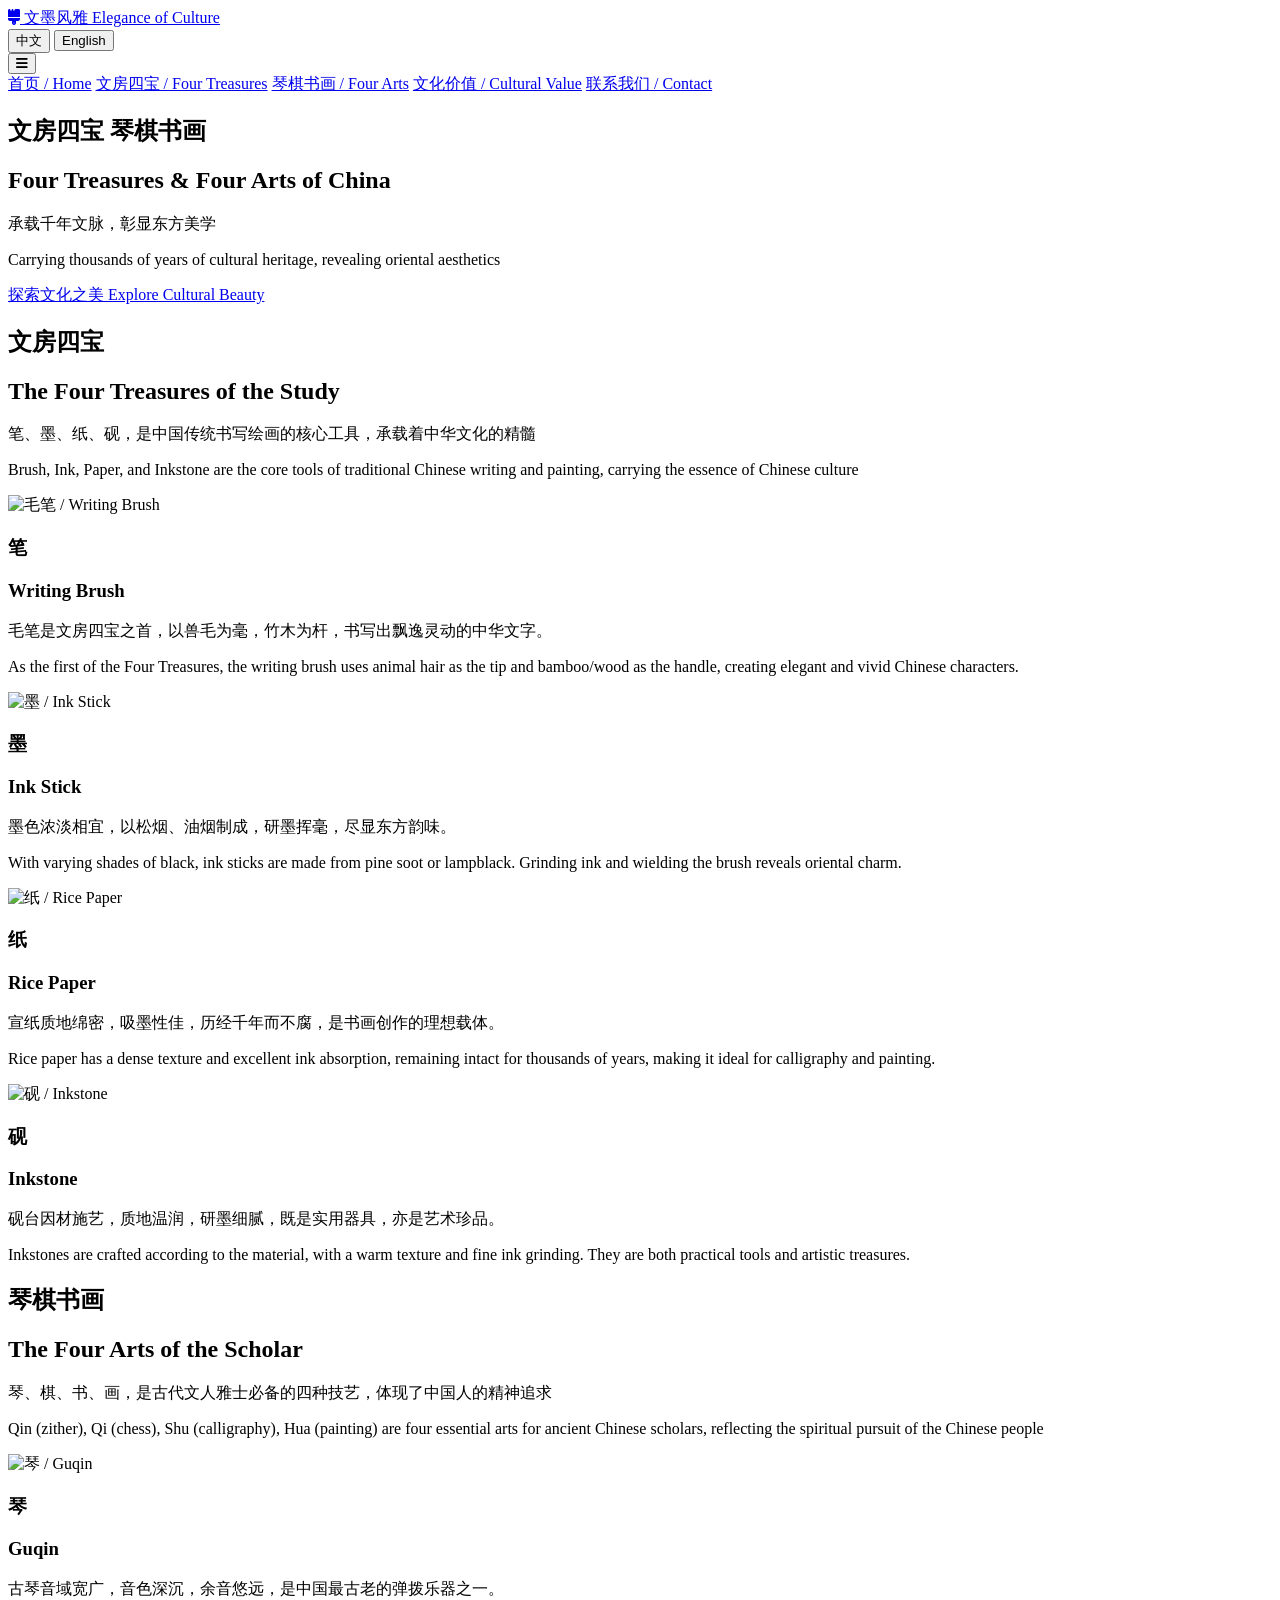
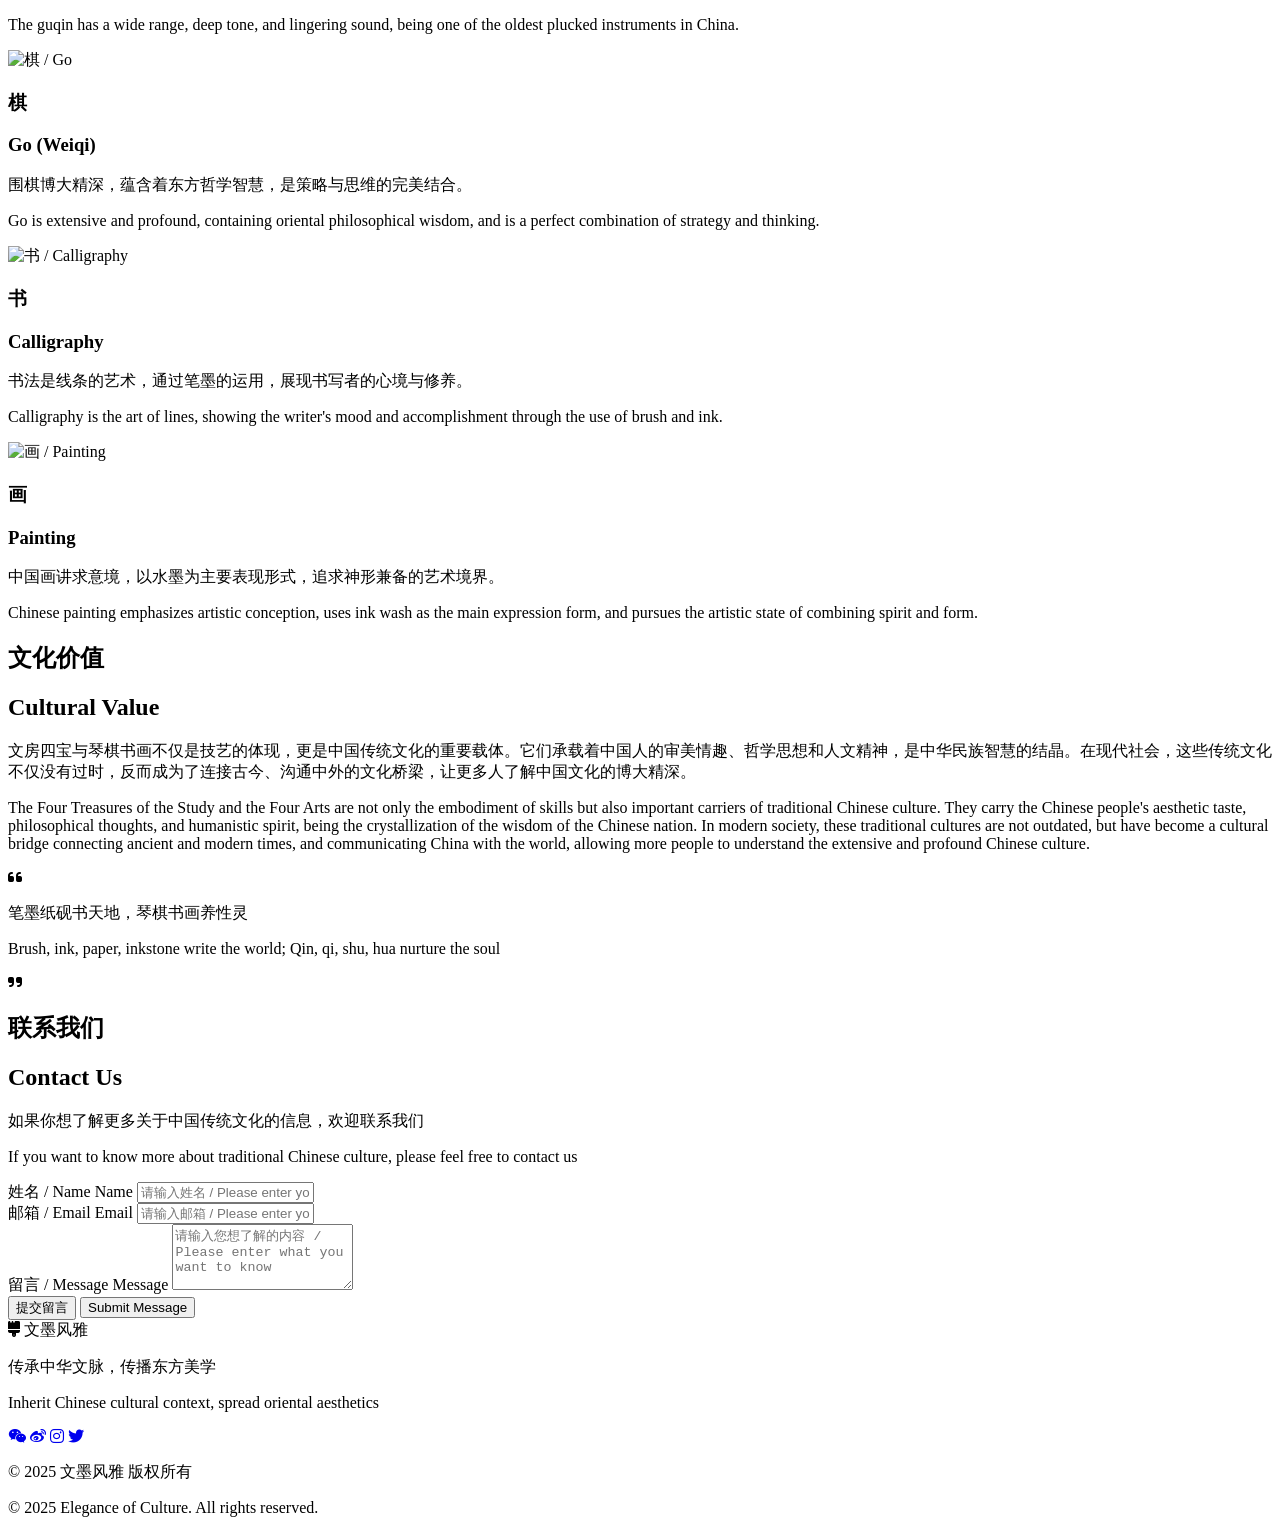
==== index.html @ 1fe2fab4 "Update index.html" ====
<!DOCTYPE html>
<html lang="zh-CN">
<head>
    <meta charset="UTF-8">
    <meta name="viewport" content="width=device-width, initial-scale=1.0">
    <title>中国传统文房四宝与琴棋书画 | Chinese Traditional Culture</title>
    <!-- Tailwind CSS -->
    <script src="https://cdn.tailwindcss.com"></script>
    <!-- Font Awesome -->
    <link rel="stylesheet" href="https://cdnjs.cloudflare.com/ajax/libs/font-awesome/6.5.1/css/all.min.css">
    <!-- 谷歌字体（中文字体+英文书法字体） -->
    <link rel="preconnect" href="https://fonts.googleapis.com">
    <link rel="preconnect" href="https://fonts.gstatic.com" crossorigin>
    <link href="https://fonts.googleapis.com/css2?family=Ma+Shan+Zheng&family=Noto+Serif+SC:wght@400;700&family=Playfair+Display:ital,wght@0,400;0,700;1,400&display=swap" rel="stylesheet">
    
    <style type="text/tailwindcss">
        @layer utilities {
            .text-shadow {
                text-shadow: 2px 2px 4px rgba(0, 0, 0, 0.5);
            }
            .bg-texture {
                background-image: url('https://picsum.photos/id/106/2000/1000');
                background-size: cover;
                background-position: center;
                background-blend-mode: overlay;
            }
            .chinese-font {
                font-family: 'Noto Serif SC', serif;
            }
            .chinese-calligraphy {
                font-family: 'Ma Shan Zheng', cursive;
            }
            .english-font {
                font-family: 'Playfair Display', serif;
            }
        }
    </style>

    <script>
        tailwind.config = {
            theme: {
                extend: {
                    colors: {
                        'chinese-red': '#9E2A2B',
                        'ink-black': '#212529',
                        'rice-paper': '#F8F4E9',
                        'ink-stone': '#5C6E70',
                    },
                    screens: {
                        'xs': '360px',
                    }
                },
            }
        }
    </script>
</head>
<body class="bg-rice-paper chinese-font text-ink-black">
    <!-- 导航栏 -->
    <nav id="navbar" class="fixed w-full top-0 z-50 bg-rice-paper/90 backdrop-blur-sm shadow-md transition-all duration-300">
        <div class="container mx-auto px-4 py-3 flex flex-wrap items-center justify-between">
            <!-- Logo -->
            <a href="#" class="flex items-center space-x-2">
                <i class="fa-solid fa-brush text-chinese-red text-2xl"></i>
                <span class="chinese-calligraphy text-xl md:text-2xl text-chinese-red hidden xs:inline">文墨风雅</span>
                <span class="english-font italic text-sm md:text-base text-ink-stone hidden md:inline">Elegance of Culture</span>
            </a>

            <!-- 语言切换 -->
            <div class="flex items-center space-x-3">
                <button id="btn-zh" class="px-3 py-1 rounded bg-chinese-red text-white font-medium">中文</button>
                <button id="btn-en" class="px-3 py-1 rounded bg-white text-ink-black border border-ink-stone/20 font-medium">English</button>
            </div>

            <!-- 移动端菜单按钮 -->
            <button id="menu-toggle" class="md:hidden text-ink-black text-xl">
                <i class="fa-solid fa-bars"></i>
            </button>

            <!-- 导航菜单 -->
            <div id="nav-menu" class="w-full md:w-auto hidden md:flex flex-col md:flex-row md:items-center space-y-3 md:space-y-0 md:space-x-6 mt-3 md:mt-0">
                <a href="#home" class="nav-link text-ink-black hover:text-chinese-red transition-colors">首页 / Home</a>
                <a href="#four-treasures" class="nav-link text-ink-black hover:text-chinese-red transition-colors">文房四宝 / Four Treasures</a>
                <a href="#four-arts" class="nav-link text-ink-black hover:text-chinese-red transition-colors">琴棋书画 / Four Arts</a>
                <a href="#culture" class="nav-link text-ink-black hover:text-chinese-red transition-colors">文化价值 / Cultural Value</a>
                <a href="#contact" class="nav-link text-ink-black hover:text-chinese-red transition-colors">联系我们 / Contact</a>
            </div>
        </div>
    </nav>

    <!-- 首页Hero区域 -->
    <section id="home" class="pt-24 pb-16 md:pt-32 md:pb-24 bg-texture bg-ink-black/80 text-white">
        <div class="container mx-auto px-4 text-center">
            <h1 class="chinese-calligraphy text-4xl md:text-6xl lg:text-7xl mb-4 text-shadow zh-content">
                文房四宝 琴棋书画
            </h1>
            <h1 class="english-font text-2xl md:text-4xl lg:text-5xl mb-4 text-shadow en-content hidden">
                Four Treasures & Four Arts of China
            </h1>
            <p class="chinese-font text-lg md:text-xl max-w-3xl mx-auto mb-8 zh-content">
                承载千年文脉，彰显东方美学
            </p>
            <p class="english-font text-base md:text-lg max-w-3xl mx-auto mb-8 en-content hidden">
                Carrying thousands of years of cultural heritage, revealing oriental aesthetics
            </p>
            <a href="#four-treasures" class="inline-block bg-chinese-red hover:bg-chinese-red/90 text-white px-6 py-3 rounded-lg transition-all hover:shadow-lg zh-content">
                探索文化之美
            </a>
            <a href="#four-treasures" class="inline-block bg-chinese-red hover:bg-chinese-red/90 text-white px-6 py-3 rounded-lg transition-all hover:shadow-lg en-content hidden">
                Explore Cultural Beauty
            </a>
        </div>
    </section>

    <!-- 文房四宝板块 -->
    <section id="four-treasures" class="py-16 md:py-24">
        <div class="container mx-auto px-4">
            <div class="text-center mb-12 md:mb-16">
                <h2 class="chinese-calligraphy text-3xl md:text-4xl text-chinese-red mb-3 zh-content">文房四宝</h2>
                <h2 class="english-font text-2xl md:text-3xl text-chinese-red mb-3 en-content hidden">The Four Treasures of the Study</h2>
                <p class="max-w-2xl mx-auto zh-content">
                    笔、墨、纸、砚，是中国传统书写绘画的核心工具，承载着中华文化的精髓
                </p>
                <p class="max-w-2xl mx-auto en-content hidden">
                    Brush, Ink, Paper, and Inkstone are the core tools of traditional Chinese writing and painting, carrying the essence of Chinese culture
                </p>
                <div class="w-24 h-1 bg-chinese-red mx-auto mt-4"></div>
            </div>

            <!-- 四宝卡片 -->
            <div class="grid grid-cols-1 md:grid-cols-2 lg:grid-cols-4 gap-6 md:gap-8">
                <!-- 笔 -->
                <div class="bg-white rounded-xl shadow-lg overflow-hidden hover:shadow-xl transition-all duration-300 transform hover:-translate-y-1">
                    <img src="https://picsum.photos/id/20/600/400" alt="毛笔 / Writing Brush" class="w-full h-48 object-cover">
                    <div class="p-6">
                        <h3 class="text-xl font-bold text-chinese-red mb-2 zh-content">笔</h3>
                        <h3 class="text-xl font-bold text-chinese-red mb-2 en-content hidden">Writing Brush</h3>
                        <p class="text-ink-black/80 zh-content">
                            毛笔是文房四宝之首，以兽毛为毫，竹木为杆，书写出飘逸灵动的中华文字。
                        </p>
                        <p class="text-ink-black/80 en-content hidden">
                            As the first of the Four Treasures, the writing brush uses animal hair as the tip and bamboo/wood as the handle, creating elegant and vivid Chinese characters.
                        </p>
                    </div>
                </div>

                <!-- 墨 -->
                <div class="bg-white rounded-xl shadow-lg overflow-hidden hover:shadow-xl transition-all duration-300 transform hover:-translate-y-1">
                    <img src="https://picsum.photos/id/46/600/400" alt="墨 / Ink Stick" class="w-full h-48 object-cover">
                    <div class="p-6">
                        <h3 class="text-xl font-bold text-chinese-red mb-2 zh-content">墨</h3>
                        <h3 class="text-xl font-bold text-chinese-red mb-2 en-content hidden">Ink Stick</h3>
                        <p class="text-ink-black/80 zh-content">
                            墨色浓淡相宜，以松烟、油烟制成，研墨挥毫，尽显东方韵味。
                        </p>
                        <p class="text-ink-black/80 en-content hidden">
                            With varying shades of black, ink sticks are made from pine soot or lampblack. Grinding ink and wielding the brush reveals oriental charm.
                        </p>
                    </div>
                </div>

                <!-- 纸 -->
                <div class="bg-white rounded-xl shadow-lg overflow-hidden hover:shadow-xl transition-all duration-300 transform hover:-translate-y-1">
                    <img src="https://picsum.photos/id/91/600/400" alt="纸 / Rice Paper" class="w-full h-48 object-cover">
                    <div class="p-6">
                        <h3 class="text-xl font-bold text-chinese-red mb-2 zh-content">纸</h3>
                        <h3 class="text-xl font-bold text-chinese-red mb-2 en-content hidden">Rice Paper</h3>
                        <p class="text-ink-black/80 zh-content">
                            宣纸质地绵密，吸墨性佳，历经千年而不腐，是书画创作的理想载体。
                        </p>
                        <p class="text-ink-black/80 en-content hidden">
                            Rice paper has a dense texture and excellent ink absorption, remaining intact for thousands of years, making it ideal for calligraphy and painting.
                        </p>
                    </div>
                </div>

                <!-- 砚 -->
                <div class="bg-white rounded-xl shadow-lg overflow-hidden hover:shadow-xl transition-all duration-300 transform hover:-translate-y-1">
                    <img src="https://picsum.photos/id/175/600/400" alt="砚 / Inkstone" class="w-full h-48 object-cover">
                    <div class="p-6">
                        <h3 class="text-xl font-bold text-chinese-red mb-2 zh-content">砚</h3>
                        <h3 class="text-xl font-bold text-chinese-red mb-2 en-content hidden">Inkstone</h3>
                        <p class="text-ink-black/80 zh-content">
                            砚台因材施艺，质地温润，研墨细腻，既是实用器具，亦是艺术珍品。
                        </p>
                        <p class="text-ink-black/80 en-content hidden">
                            Inkstones are crafted according to the material, with a warm texture and fine ink grinding. They are both practical tools and artistic treasures.
                        </p>
                    </div>
                </div>
            </div>
        </div>
    </section>

    <!-- 琴棋书画板块 -->
    <section id="four-arts" class="py-16 md:py-24 bg-ink-black/5">
        <div class="container mx-auto px-4">
            <div class="text-center mb-12 md:mb-16">
                <h2 class="chinese-calligraphy text-3xl md:text-4xl text-chinese-red mb-3 zh-content">琴棋书画</h2>
                <h2 class="english-font text-2xl md:text-3xl text-chinese-red mb-3 en-content hidden">The Four Arts of the Scholar</h2>
                <p class="max-w-2xl mx-auto zh-content">
                    琴、棋、书、画，是古代文人雅士必备的四种技艺，体现了中国人的精神追求
                </p>
                <p class="max-w-2xl mx-auto en-content hidden">
                    Qin (zither), Qi (chess), Shu (calligraphy), Hua (painting) are four essential arts for ancient Chinese scholars, reflecting the spiritual pursuit of the Chinese people
                </p>
                <div class="w-24 h-1 bg-chinese-red mx-auto mt-4"></div>
            </div>

            <!-- 四艺卡片 -->
            <div class="grid grid-cols-1 md:grid-cols-2 lg:grid-cols-4 gap-6 md:gap-8">
                <!-- 琴 -->
                <div class="bg-white rounded-xl shadow-lg overflow-hidden hover:shadow-xl transition-all duration-300 transform hover:-translate-y-1">
                    <img src="https://picsum.photos/id/129/600/400" alt="琴 / Guqin" class="w-full h-48 object-cover">
                    <div class="p-6">
                        <h3 class="text-xl font-bold text-chinese-red mb-2 zh-content">琴</h3>
                        <h3 class="text-xl font-bold text-chinese-red mb-2 en-content hidden">Guqin</h3>
                        <p class="text-ink-black/80 zh-content">
                            古琴音域宽广，音色深沉，余音悠远，是中国最古老的弹拨乐器之一。
                        </p>
                        <p class="text-ink-black/80 en-content hidden">
                            The guqin has a wide range, deep tone, and lingering sound, being one of the oldest plucked instruments in China.
                        </p>
                    </div>
                </div>

                <!-- 棋 -->
                <div class="bg-white rounded-xl shadow-lg overflow-hidden hover:shadow-xl transition-all duration-300 transform hover:-translate-y-1">
                    <img src="https://picsum.photos/id/132/600/400" alt="棋 / Go" class="w-full h-48 object-cover">
                    <div class="p-6">
                        <h3 class="text-xl font-bold text-chinese-red mb-2 zh-content">棋</h3>
                        <h3 class="text-xl font-bold text-chinese-red mb-2 en-content hidden">Go (Weiqi)</h3>
                        <p class="text-ink-black/80 zh-content">
                            围棋博大精深，蕴含着东方哲学智慧，是策略与思维的完美结合。
                        </p>
                        <p class="text-ink-black/80 en-content hidden">
                            Go is extensive and profound, containing oriental philosophical wisdom, and is a perfect combination of strategy and thinking.
                        </p>
                    </div>
                </div>

                <!-- 书 -->
                <div class="bg-white rounded-xl shadow-lg overflow-hidden hover:shadow-xl transition-all duration-300 transform hover:-translate-y-1">
                    <img src="https://picsum.photos/id/180/600/400" alt="书 / Calligraphy" class="w-full h-48 object-cover">
                    <div class="p-6">
                        <h3 class="text-xl font-bold text-chinese-red mb-2 zh-content">书</h3>
                        <h3 class="text-xl font-bold text-chinese-red mb-2 en-content hidden">Calligraphy</h3>
                        <p class="text-ink-black/80 zh-content">
                            书法是线条的艺术，通过笔墨的运用，展现书写者的心境与修养。
                        </p>
                        <p class="text-ink-black/80 en-content hidden">
                            Calligraphy is the art of lines, showing the writer's mood and accomplishment through the use of brush and ink.
                        </p>
                    </div>
                </div>

                <!-- 画 -->
                <div class="bg-white rounded-xl shadow-lg overflow-hidden hover:shadow-xl transition-all duration-300 transform hover:-translate-y-1">
                    <img src="https://picsum.photos/id/192/600/400" alt="画 / Painting" class="w-full h-48 object-cover">
                    <div class="p-6">
                        <h3 class="text-xl font-bold text-chinese-red mb-2 zh-content">画</h3>
                        <h3 class="text-xl font-bold text-chinese-red mb-2 en-content hidden">Painting</h3>
                        <p class="text-ink-black/80 zh-content">
                            中国画讲求意境，以水墨为主要表现形式，追求神形兼备的艺术境界。
                        </p>
                        <p class="text-ink-black/80 en-content hidden">
                            Chinese painting emphasizes artistic conception, uses ink wash as the main expression form, and pursues the artistic state of combining spirit and form.
                        </p>
                    </div>
                </div>
            </div>
        </div>
    </section>

    <!-- 文化价值板块 -->
    <section id="culture" class="py-16 md:py-24">
        <div class="container mx-auto px-4">
            <div class="text-center mb-12 md:mb-16">
                <h2 class="chinese-calligraphy text-3xl md:text-4xl text-chinese-red mb-3 zh-content">文化价值</h2>
                <h2 class="english-font text-2xl md:text-3xl text-chinese-red mb-3 en-content hidden">Cultural Value</h2>
                <div class="w-24 h-1 bg-chinese-red mx-auto mt-4"></div>
            </div>

            <div class="max-w-4xl mx-auto bg-white p-8 rounded-xl shadow-lg">
                <p class="text-lg leading-relaxed mb-6 zh-content">
                    文房四宝与琴棋书画不仅是技艺的体现，更是中国传统文化的重要载体。它们承载着中国人的审美情趣、哲学思想和人文精神，是中华民族智慧的结晶。在现代社会，这些传统文化不仅没有过时，反而成为了连接古今、沟通中外的文化桥梁，让更多人了解中国文化的博大精深。
                </p>
                <p class="text-lg leading-relaxed mb-6 en-content hidden">
                    The Four Treasures of the Study and the Four Arts are not only the embodiment of skills but also important carriers of traditional Chinese culture. They carry the Chinese people's aesthetic taste, philosophical thoughts, and humanistic spirit, being the crystallization of the wisdom of the Chinese nation. In modern society, these traditional cultures are not outdated, but have become a cultural bridge connecting ancient and modern times, and communicating China with the world, allowing more people to understand the extensive and profound Chinese culture.
                </p>
                <div class="flex justify-center">
                    <div class="inline-flex items-center space-x-2 text-chinese-red">
                        <i class="fa-solid fa-quote-left"></i>
                        <p class="chinese-font italic zh-content">笔墨纸砚书天地，琴棋书画养性灵</p>
                        <p class="english-font italic en-content hidden">Brush, ink, paper, inkstone write the world; Qin, qi, shu, hua nurture the soul</p>
                        <i class="fa-solid fa-quote-right"></i>
                    </div>
                </div>
            </div>
        </div>
    </section>

    <!-- 联系我们 -->
    <section id="contact" class="py-16 md:py-24 bg-ink-black/5">
        <div class="container mx-auto px-4">
            <div class="text-center mb-12 md:mb-16">
                <h2 class="chinese-calligraphy text-3xl md:text-4xl text-chinese-red mb-3 zh-content">联系我们</h2>
                <h2 class="english-font text-2xl md:text-3xl text-chinese-red mb-3 en-content hidden">Contact Us</h2>
                <p class="max-w-2xl mx-auto zh-content">
                    如果你想了解更多关于中国传统文化的信息，欢迎联系我们
                </p>
                <p class="max-w-2xl mx-auto en-content hidden">
                    If you want to know more about traditional Chinese culture, please feel free to contact us
                </p>
                <div class="w-24 h-1 bg-chinese-red mx-auto mt-4"></div>
            </div>

            <div class="max-w-2xl mx-auto bg-white p-8 rounded-xl shadow-lg">
                <form class="space-y-4">
                    <div>
                        <label for="name" class="block text-sm font-medium mb-1 zh-content">姓名 / Name</label>
                        <label for="name" class="block text-sm font-medium mb-1 en-content hidden">Name</label>
                        <input type="text" id="name" class="w-full px-4 py-2 border border-ink-stone/20 rounded-lg focus:outline-none focus:ring-2 focus:ring-chinese-red/50" placeholder="请输入姓名 / Please enter your name">
                    </div>
                    <div>
                        <label for="email" class="block text-sm font-medium mb-1 zh-content">邮箱 / Email</label>
                        <label for="email" class="block text-sm font-medium mb-1 en-content hidden">Email</label>
                        <input type="email" id="email" class="w-full px-4 py-2 border border-ink-stone/20 rounded-lg focus:outline-none focus:ring-2 focus:ring-chinese-red/50" placeholder="请输入邮箱 / Please enter your email">
                    </div>
                    <div>
                        <label for="message" class="block text-sm font-medium mb-1 zh-content">留言 / Message</label>
                        <label for="message" class="block text-sm font-medium mb-1 en-content hidden">Message</label>
                        <textarea id="message" rows="4" class="w-full px-4 py-2 border border-ink-stone/20 rounded-lg focus:outline-none focus:ring-2 focus:ring-chinese-red/50" placeholder="请输入您想了解的内容 / Please enter what you want to know"></textarea>
                    </div>
                    <button type="submit" class="w-full bg-chinese-red hover:bg-chinese-red/90 text-white py-3 rounded-lg transition-all hover:shadow-lg zh-content">
                        提交留言
                    </button>
                    <button type="submit" class="w-full bg-chinese-red hover:bg-chinese-red/90 text-white py-3 rounded-lg transition-all hover:shadow-lg en-content hidden">
                        Submit Message
                    </button>
                </form>
            </div>
        </div>
    </section>

    <!-- 页脚 -->
    <footer class="bg-ink-black text-white py-8">
        <div class="container mx-auto px-4">
            <div class="flex flex-col md:flex-row justify-between items-center">
                <div class="mb-4 md:mb-0">
                    <div class="flex items-center space-x-2 justify-center md:justify-start">
                        <i class="fa-solid fa-brush text-chinese-red text-xl"></i>
                        <span class="chinese-calligraphy text-xl text-rice-paper">文墨风雅</span>
                    </div>
                    <p class="text-white/70 text-sm mt-2 text-center md:text-left zh-content">
                        传承中华文脉，传播东方美学
                    </p>
                    <p class="text-white/70 text-sm mt-2 text-center md:text-left en-content hidden">
                        Inherit Chinese cultural context, spread oriental aesthetics
                    </p>
                </div>
                <div class="flex space-x-4">
                    <a href="#" class="text-white hover:text-chinese-red transition-colors"><i class="fa-brands fa-weixin text-xl"></i></a>
                    <a href="#" class="text-white hover:text-chinese-red transition-colors"><i class="fa-brands fa-weibo text-xl"></i></a>
                    <a href="#" class="text-white hover:text-chinese-red transition-colors"><i class="fa-brands fa-instagram text-xl"></i></a>
                    <a href="#" class="text-white hover:text-chinese-red transition-colors"><i class="fa-brands fa-twitter text-xl"></i></a>
                </div>
            </div>
            <div class="border-t border-white/20 mt-6 pt-6 text-center text-white/50 text-sm">
                <p class="zh-content">© 2025 文墨风雅 版权所有</p>
                <p class="en-content hidden">© 2025 Elegance of Culture. All rights reserved.</p>
            </div>
        </div>
    </footer>

    <!-- JavaScript -->
    <script>
        // 导航栏滚动效果
        window.addEventListener('scroll', function() {
            const navbar = document.getElementById('navbar');
            if (window.scrollY > 50) {
                navbar.classList.add('py-2', 'shadow-lg');
                navbar.classList.remove('py-3', 'shadow-md');
            } else {
                navbar.classList.add('py-3', 'shadow-md');
                navbar.classList.remove('py-2', 'shadow-lg');
            }
        });

        // 移动端菜单切换
        const menuToggle = document.getElementById('menu-toggle');
        const navMenu = document.getElementById('nav-menu');
        
        menuToggle.addEventListener('click', function() {
            navMenu.classList.toggle('hidden');
            // 切换图标
            const icon = menuToggle.querySelector('i');
            if (icon.classList.contains('fa-bars')) {
                icon.classList.remove('fa-bars');
                icon.classList.add('fa-times');
            } else {
                icon.classList.remove('fa-times');
                icon.classList.add('fa-bars');
            }
        });

        // 语言切换功能
        const btnZh = document.getElementById('btn-zh');
        const btnEn = document.getElementById('btn-en');
        const zhContents = document.querySelectorAll('.zh-content');
        const enContents = document.querySelectorAll('.en-content');

        // 默认显示中文
        function showChinese() {
            zhContents.forEach(el => el.classList.remove('hidden'));
            enContents.forEach(el => el.classList.add('hidden'));
            btnZh.classList.add('bg-chinese-red', 'text-white');
            btnZh.classList.remove('bg-white', 'text-ink-black', 'border', 'border-ink-stone/20');
            btnEn.classList.add('bg-white', 'text-ink-black', 'border', 'border-ink-stone/20');
            btnEn.classList.remove('bg-chinese-red', 'text-white');
            document.documentElement.lang = 'zh-CN';
        }

        function showEnglish() {
            zhContents.forEach(el => el.classList.add('hidden'));
            enContents.forEach(el => el.classList.remove('hidden'));
            btnEn.classList.add('bg-chinese-red', 'text-white');
            btnEn.classList.remove('bg-white', 'text-ink-black', 'border', 'border-ink-stone/20');
            btnZh.classList.add('bg-white', 'text-ink-black', 'border', 'border-ink-stone/20');
            btnZh.classList.remove('bg-chinese-red', 'text-white');
            document.documentElement.lang = 'en';
        }

        btnZh.addEventListener('click', showChinese);
        btnEn.addEventListener('click', showEnglish);

        // 平滑滚动
        document.querySelectorAll('a[href^="#"]').forEach(anchor => {
            anchor.addEventListener('click', function (e) {
                e.preventDefault();
                const targetId = this.getAttribute('href');
                const targetElement = document.querySelector(targetId);
                if (targetElement) {
                    window.scrollTo({
                        top: targetElement.offsetTop - 80,
                        behavior: 'smooth'
                    });
                    // 移动端点击后关闭菜单
                    if (!navMenu.classList.contains('hidden')) {
                        navMenu.classList.add('hidden');
                        const icon = menuToggle.querySelector('i');
                        icon.classList.remove('fa-times');
                        icon.classList.add('fa-bars');
                    }
                }
            });
        });

        // 表单提交
        document.querySelector('form').addEventListener('submit', function(e) {
            e.preventDefault();
            alert(document.documentElement.lang === 'zh-CN' ? '留言提交成功！我们会尽快回复您。' : 'Message submitted successfully! We will reply to you as soon as possible.');
            this.reset();
        });
    </script>
</body>
</html>
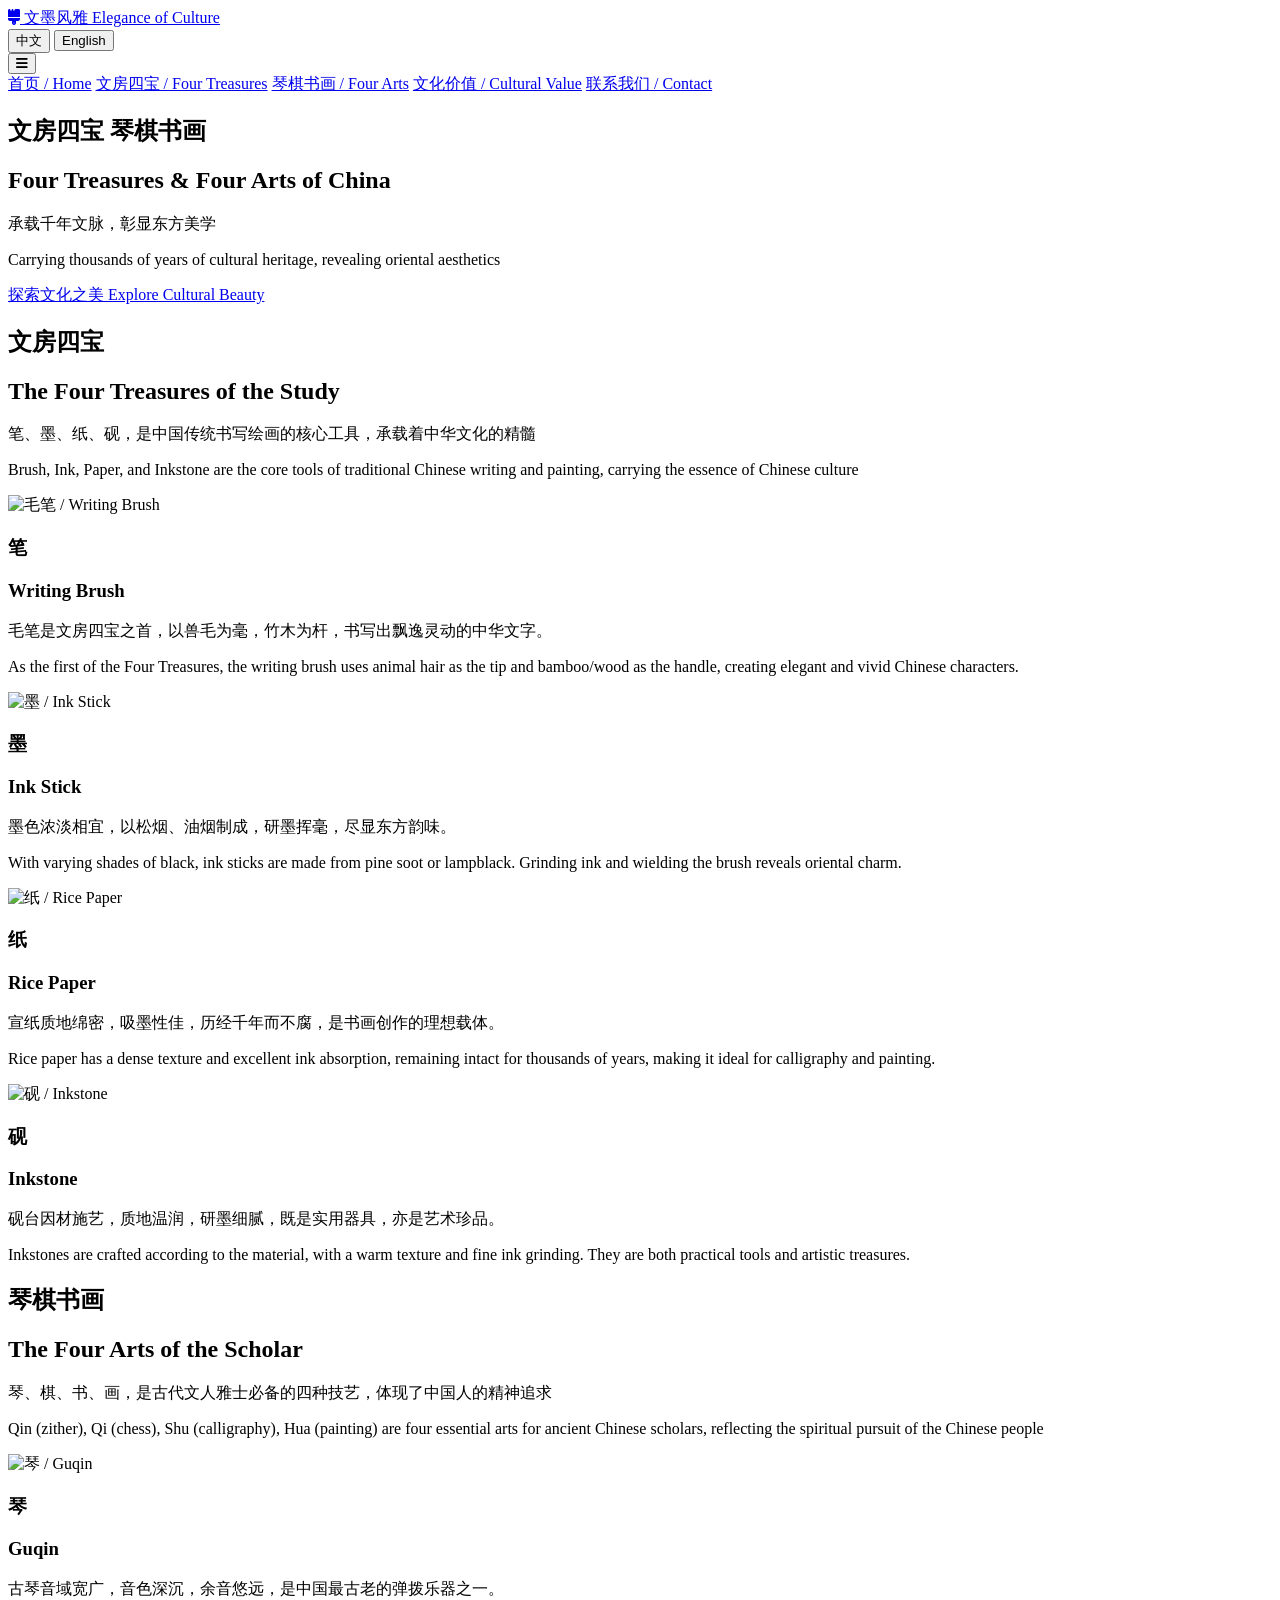
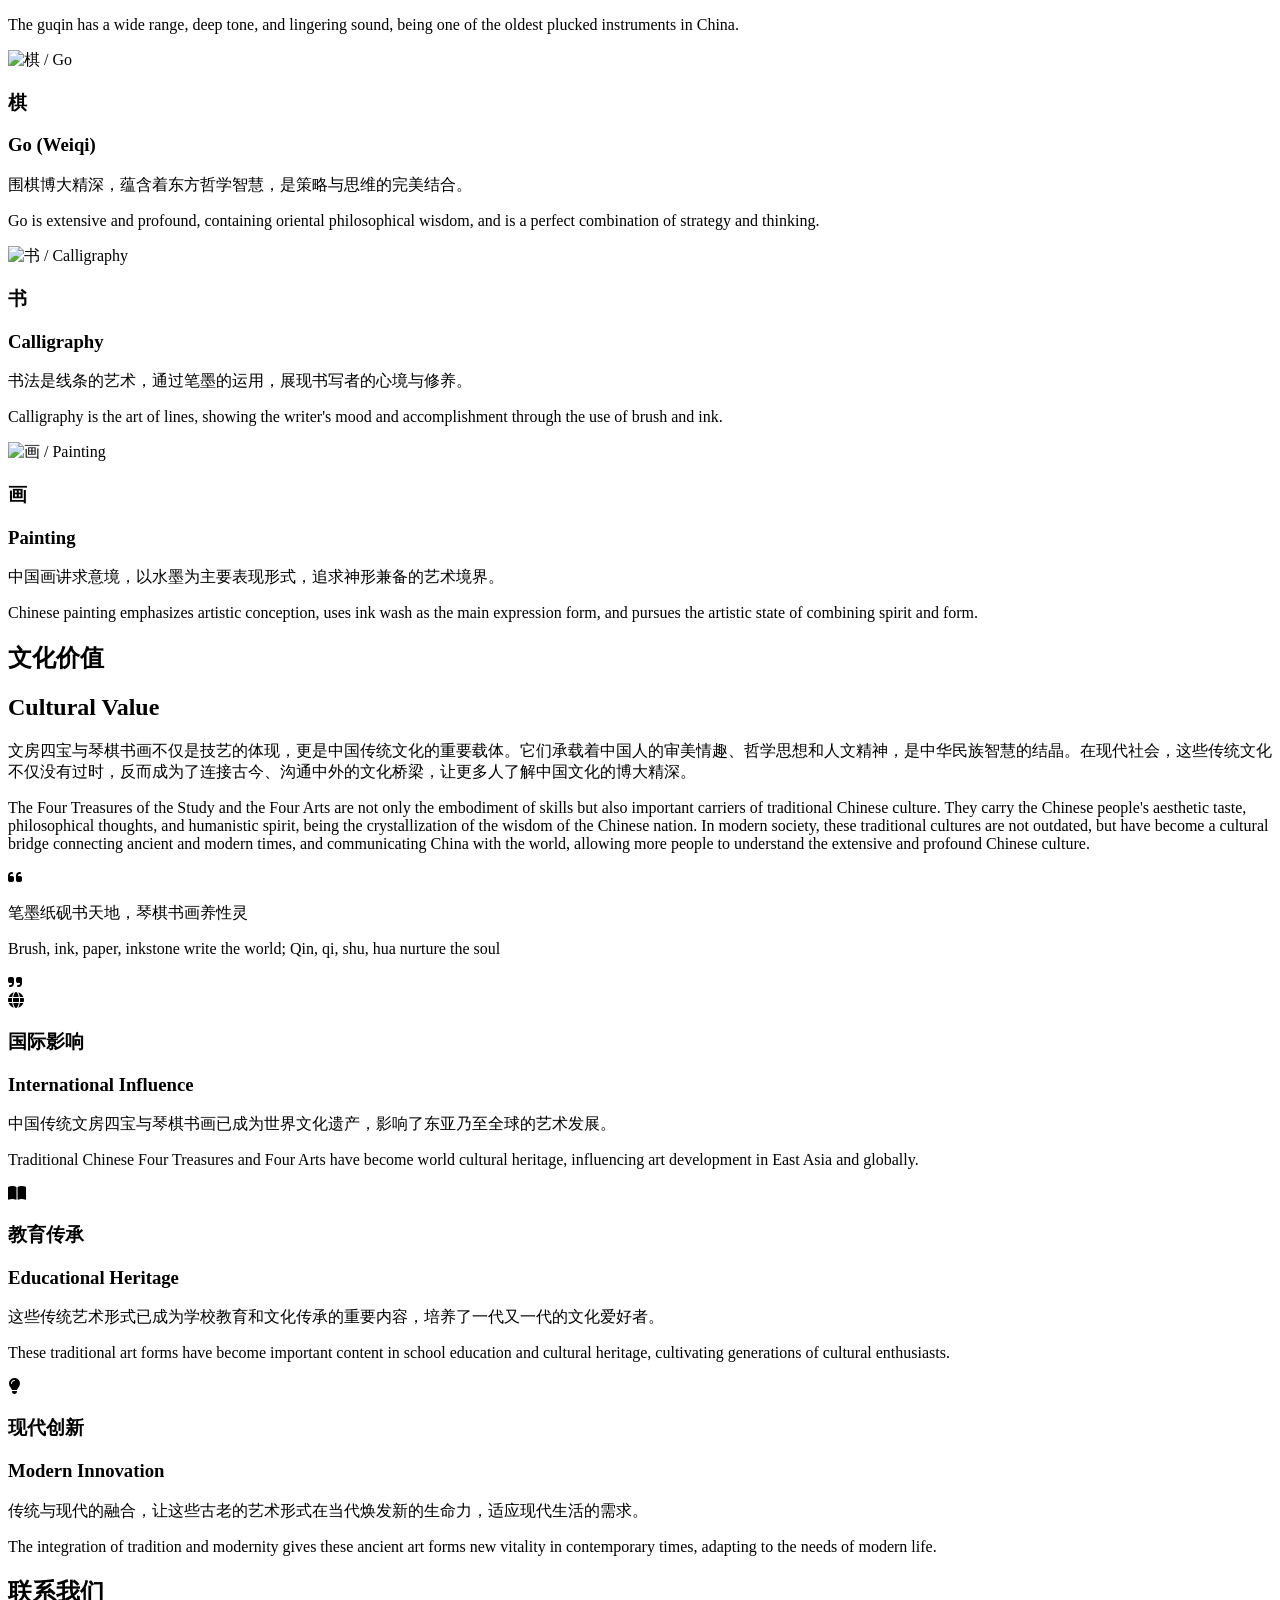
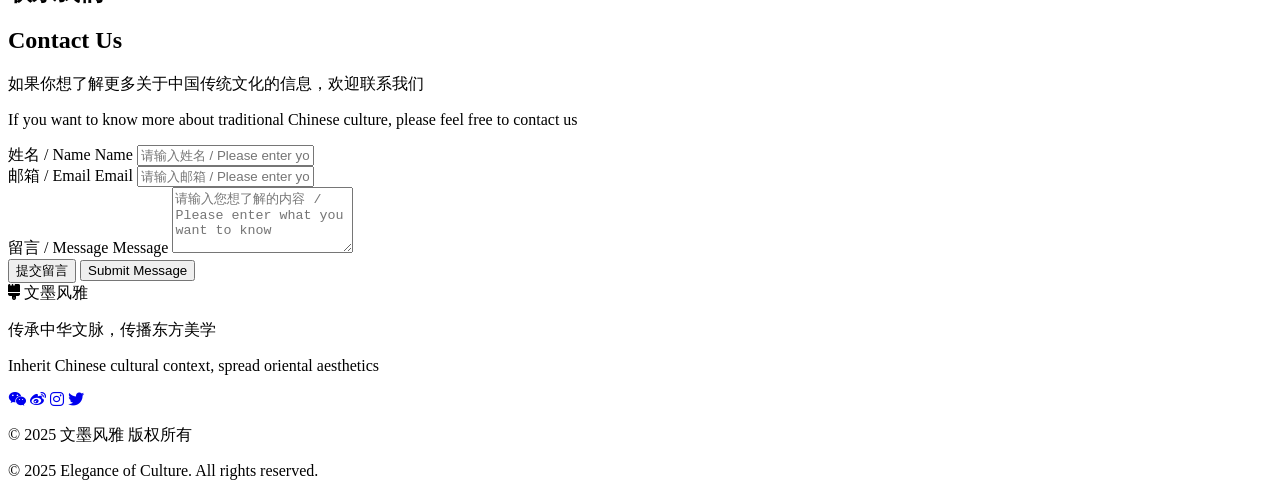
==== commit 05cd74bd: "Enhance UI with animations and background update Added scroll reveal animations and hover effects to" ====
--- a/index.html
+++ b/index.html
@@ -19,7 +19,7 @@
                 text-shadow: 2px 2px 4px rgba(0, 0, 0, 0.5);
             }
             .bg-texture {
-                background-image: url('https://picsum.photos/id/106/2000/1000');
+                background-image: url('https://p26-doubao-search-sign.byteimg.com/labis/5c137e1e01e4b2ec66ab40e9fb5b0667~tplv-be4g95zd3a-image.jpeg?lk3s=feb11e32&x-expires=1793534280&x-signature=O1iIm1IimqAq5nEmCa%2BfC11NGZw%3D');
                 background-size: cover;
                 background-position: center;
                 background-blend-mode: overlay;
@@ -32,6 +32,42 @@
             }
             .english-font {
                 font-family: 'Playfair Display', serif;
+            }
+            .scroll-reveal {
+                opacity: 0;
+                transform: translateY(20px);
+                transition: opacity 0.6s ease-out, transform 0.6s ease-out;
+            }
+            .scroll-reveal.active {
+                opacity: 1;
+                transform: translateY(0);
+            }
+            .card-hover {
+                transition: all 0.3s ease;
+            }
+            .card-hover:hover {
+                transform: translateY(-5px);
+                box-shadow: 0 10px 25px -5px rgba(0, 0, 0, 0.1), 0 10px 10px -5px rgba(0, 0, 0, 0.04);
+            }
+            .ink-splash {
+                position: relative;
+                overflow: hidden;
+            }
+            .ink-splash::before {
+                content: '';
+                position: absolute;
+                top: 50%;
+                left: 50%;
+                width: 0;
+                height: 0;
+                border-radius: 50%;
+                background-color: rgba(158, 42, 43, 0.1);
+                transform: translate(-50%, -50%);
+                transition: width 0.6s, height 0.6s;
+            }
+            .ink-splash:hover::before {
+                width: 300px;
+                height: 300px;
             }
         }
     </style>
@@ -90,22 +126,22 @@
     <!-- 首页Hero区域 -->
     <section id="home" class="pt-24 pb-16 md:pt-32 md:pb-24 bg-texture bg-ink-black/80 text-white">
         <div class="container mx-auto px-4 text-center">
-            <h1 class="chinese-calligraphy text-4xl md:text-6xl lg:text-7xl mb-4 text-shadow zh-content">
+            <h1 class="chinese-calligraphy text-4xl md:text-6xl lg:text-7xl mb-4 text-shadow zh-content scroll-reveal">
                 文房四宝 琴棋书画
             </h1>
-            <h1 class="english-font text-2xl md:text-4xl lg:text-5xl mb-4 text-shadow en-content hidden">
+            <h1 class="english-font text-2xl md:text-4xl lg:text-5xl mb-4 text-shadow en-content hidden scroll-reveal">
                 Four Treasures & Four Arts of China
             </h1>
-            <p class="chinese-font text-lg md:text-xl max-w-3xl mx-auto mb-8 zh-content">
+            <p class="chinese-font text-lg md:text-xl max-w-3xl mx-auto mb-8 zh-content scroll-reveal" style="transition-delay: 0.2s;">
                 承载千年文脉，彰显东方美学
             </p>
-            <p class="english-font text-base md:text-lg max-w-3xl mx-auto mb-8 en-content hidden">
+            <p class="english-font text-base md:text-lg max-w-3xl mx-auto mb-8 en-content hidden scroll-reveal" style="transition-delay: 0.2s;">
                 Carrying thousands of years of cultural heritage, revealing oriental aesthetics
             </p>
-            <a href="#four-treasures" class="inline-block bg-chinese-red hover:bg-chinese-red/90 text-white px-6 py-3 rounded-lg transition-all hover:shadow-lg zh-content">
+            <a href="#four-treasures" class="inline-block bg-chinese-red hover:bg-chinese-red/90 text-white px-6 py-3 rounded-lg transition-all hover:shadow-lg zh-content scroll-reveal ink-splash" style="transition-delay: 0.4s;">
                 探索文化之美
             </a>
-            <a href="#four-treasures" class="inline-block bg-chinese-red hover:bg-chinese-red/90 text-white px-6 py-3 rounded-lg transition-all hover:shadow-lg en-content hidden">
+            <a href="#four-treasures" class="inline-block bg-chinese-red hover:bg-chinese-red/90 text-white px-6 py-3 rounded-lg transition-all hover:shadow-lg en-content hidden scroll-reveal ink-splash" style="transition-delay: 0.4s;">
                 Explore Cultural Beauty
             </a>
         </div>
@@ -114,7 +150,7 @@
     <!-- 文房四宝板块 -->
     <section id="four-treasures" class="py-16 md:py-24">
         <div class="container mx-auto px-4">
-            <div class="text-center mb-12 md:mb-16">
+            <div class="text-center mb-12 md:mb-16 scroll-reveal">
                 <h2 class="chinese-calligraphy text-3xl md:text-4xl text-chinese-red mb-3 zh-content">文房四宝</h2>
                 <h2 class="english-font text-2xl md:text-3xl text-chinese-red mb-3 en-content hidden">The Four Treasures of the Study</h2>
                 <p class="max-w-2xl mx-auto zh-content">
@@ -129,8 +165,10 @@
             <!-- 四宝卡片 -->
             <div class="grid grid-cols-1 md:grid-cols-2 lg:grid-cols-4 gap-6 md:gap-8">
                 <!-- 笔 -->
-                <div class="bg-white rounded-xl shadow-lg overflow-hidden hover:shadow-xl transition-all duration-300 transform hover:-translate-y-1">
-                    <img src="https://picsum.photos/id/20/600/400" alt="毛笔 / Writing Brush" class="w-full h-48 object-cover">
+                <div class="bg-white rounded-xl shadow-lg overflow-hidden card-hover scroll-reveal" style="transition-delay: 0.1s;">
+                    <div class="relative overflow-hidden h-48">
+                        <img src="https://p11-doubao-search-sign.byteimg.com/labis/bbef879c9970c95d98922fb0fadca0e9~tplv-be4g95zd3a-image.jpeg?lk3s=feb11e32&x-expires=1793534280&x-signature=wttHXQSzoHLTSQwCD7BPG8CEr%2Bc%3D" alt="毛笔 / Writing Brush" class="w-full h-full object-cover transition-transform duration-500 hover:scale-110">
+                    </div>
                     <div class="p-6">
                         <h3 class="text-xl font-bold text-chinese-red mb-2 zh-content">笔</h3>
                         <h3 class="text-xl font-bold text-chinese-red mb-2 en-content hidden">Writing Brush</h3>
@@ -144,8 +182,10 @@
                 </div>
 
                 <!-- 墨 -->
-                <div class="bg-white rounded-xl shadow-lg overflow-hidden hover:shadow-xl transition-all duration-300 transform hover:-translate-y-1">
-                    <img src="https://picsum.photos/id/46/600/400" alt="墨 / Ink Stick" class="w-full h-48 object-cover">
+                <div class="bg-white rounded-xl shadow-lg overflow-hidden card-hover scroll-reveal" style="transition-delay: 0.2s;">
+                    <div class="relative overflow-hidden h-48">
+                        <img src="https://p26-doubao-search-sign.byteimg.com/pgc-image/0d324edf132b4432a12adaca871007d9~tplv-be4g95zd3a-image.jpeg?lk3s=feb11e32&x-expires=1793534280&x-signature=41pZI1dZ0CRz6%2BvrVwik9g34nnU%3D" alt="墨 / Ink Stick" class="w-full h-full object-cover transition-transform duration-500 hover:scale-110">
+                    </div>
                     <div class="p-6">
                         <h3 class="text-xl font-bold text-chinese-red mb-2 zh-content">墨</h3>
                         <h3 class="text-xl font-bold text-chinese-red mb-2 en-content hidden">Ink Stick</h3>
@@ -159,8 +199,10 @@
                 </div>
 
                 <!-- 纸 -->
-                <div class="bg-white rounded-xl shadow-lg overflow-hidden hover:shadow-xl transition-all duration-300 transform hover:-translate-y-1">
-                    <img src="https://picsum.photos/id/91/600/400" alt="纸 / Rice Paper" class="w-full h-48 object-cover">
+                <div class="bg-white rounded-xl shadow-lg overflow-hidden card-hover scroll-reveal" style="transition-delay: 0.3s;">
+                    <div class="relative overflow-hidden h-48">
+                        <img src="https://p26-doubao-search-sign.byteimg.com/labis/5c137e1e01e4b2ec66ab40e9fb5b0667~tplv-be4g95zd3a-image.jpeg?lk3s=feb11e32&x-expires=1793534280&x-signature=O1iIm1IimqAq5nEmCa%2BfC11NGZw%3D" alt="纸 / Rice Paper" class="w-full h-full object-cover transition-transform duration-500 hover:scale-110">
+                    </div>
                     <div class="p-6">
                         <h3 class="text-xl font-bold text-chinese-red mb-2 zh-content">纸</h3>
                         <h3 class="text-xl font-bold text-chinese-red mb-2 en-content hidden">Rice Paper</h3>
@@ -174,8 +216,10 @@
                 </div>
 
                 <!-- 砚 -->
-                <div class="bg-white rounded-xl shadow-lg overflow-hidden hover:shadow-xl transition-all duration-300 transform hover:-translate-y-1">
-                    <img src="https://picsum.photos/id/175/600/400" alt="砚 / Inkstone" class="w-full h-48 object-cover">
+                <div class="bg-white rounded-xl shadow-lg overflow-hidden card-hover scroll-reveal" style="transition-delay: 0.4s;">
+                    <div class="relative overflow-hidden h-48">
+                        <img src="https://p3-doubao-search-sign.byteimg.com/labis/0e48d5e1c9faf4379da542bb1b098821~tplv-be4g95zd3a-image.jpeg?lk3s=feb11e32&x-expires=1793534280&x-signature=ro1pJAto7rKfUVDxqMDchyLGDgQ%3D" alt="砚 / Inkstone" class="w-full h-full object-cover transition-transform duration-500 hover:scale-110">
+                    </div>
                     <div class="p-6">
                         <h3 class="text-xl font-bold text-chinese-red mb-2 zh-content">砚</h3>
                         <h3 class="text-xl font-bold text-chinese-red mb-2 en-content hidden">Inkstone</h3>
@@ -194,7 +238,7 @@
     <!-- 琴棋书画板块 -->
     <section id="four-arts" class="py-16 md:py-24 bg-ink-black/5">
         <div class="container mx-auto px-4">
-            <div class="text-center mb-12 md:mb-16">
+            <div class="text-center mb-12 md:mb-16 scroll-reveal">
                 <h2 class="chinese-calligraphy text-3xl md:text-4xl text-chinese-red mb-3 zh-content">琴棋书画</h2>
                 <h2 class="english-font text-2xl md:text-3xl text-chinese-red mb-3 en-content hidden">The Four Arts of the Scholar</h2>
                 <p class="max-w-2xl mx-auto zh-content">
@@ -209,8 +253,10 @@
             <!-- 四艺卡片 -->
             <div class="grid grid-cols-1 md:grid-cols-2 lg:grid-cols-4 gap-6 md:gap-8">
                 <!-- 琴 -->
-                <div class="bg-white rounded-xl shadow-lg overflow-hidden hover:shadow-xl transition-all duration-300 transform hover:-translate-y-1">
-                    <img src="https://picsum.photos/id/129/600/400" alt="琴 / Guqin" class="w-full h-48 object-cover">
+                <div class="bg-white rounded-xl shadow-lg overflow-hidden card-hover scroll-reveal" style="transition-delay: 0.1s;">
+                    <div class="relative overflow-hidden h-48">
+                        <img src="https://p3-doubao-search-sign.byteimg.com/tos-cn-i-be4g95zd3a/870092170151854122~tplv-be4g95zd3a-image.jpeg?lk3s=feb11e32&x-expires=1793534302&x-signature=cazXw35Ol808HLfsSuF1XpDd%2BzU%3D" alt="琴 / Guqin" class="w-full h-full object-cover transition-transform duration-500 hover:scale-110">
+                    </div>
                     <div class="p-6">
                         <h3 class="text-xl font-bold text-chinese-red mb-2 zh-content">琴</h3>
                         <h3 class="text-xl font-bold text-chinese-red mb-2 en-content hidden">Guqin</h3>
@@ -224,8 +270,10 @@
                 </div>
 
                 <!-- 棋 -->
-                <div class="bg-white rounded-xl shadow-lg overflow-hidden hover:shadow-xl transition-all duration-300 transform hover:-translate-y-1">
-                    <img src="https://picsum.photos/id/132/600/400" alt="棋 / Go" class="w-full h-48 object-cover">
+                <div class="bg-white rounded-xl shadow-lg overflow-hidden card-hover scroll-reveal" style="transition-delay: 0.2s;">
+                    <div class="relative overflow-hidden h-48">
+                        <img src="https://p3-doubao-search-sign.byteimg.com/tos-cn-i-be4g95zd3a/934820531344375985~tplv-be4g95zd3a-image.jpeg?lk3s=feb11e32&x-expires=1793534302&x-signature=LkH6t%2B3MF3Frq3g3Y4JGqNK9q9w%3D" alt="棋 / Go" class="w-full h-full object-cover transition-transform duration-500 hover:scale-110">
+                    </div>
                     <div class="p-6">
                         <h3 class="text-xl font-bold text-chinese-red mb-2 zh-content">棋</h3>
                         <h3 class="text-xl font-bold text-chinese-red mb-2 en-content hidden">Go (Weiqi)</h3>
@@ -239,8 +287,10 @@
                 </div>
 
                 <!-- 书 -->
-                <div class="bg-white rounded-xl shadow-lg overflow-hidden hover:shadow-xl transition-all duration-300 transform hover:-translate-y-1">
-                    <img src="https://picsum.photos/id/180/600/400" alt="书 / Calligraphy" class="w-full h-48 object-cover">
+                <div class="bg-white rounded-xl shadow-lg overflow-hidden card-hover scroll-reveal" style="transition-delay: 0.3s;">
+                    <div class="relative overflow-hidden h-48">
+                        <img src="https://p3-doubao-search-sign.byteimg.com/labis/b04578c242e8c298a3b3a91a6be71c44~tplv-be4g95zd3a-image.jpeg?lk3s=feb11e32&x-expires=1793534302&x-signature=0QOvQNacECuMQio7KN7rA%2F%2F1nN8%3D" alt="书 / Calligraphy" class="w-full h-full object-cover transition-transform duration-500 hover:scale-110">
+                    </div>
                     <div class="p-6">
                         <h3 class="text-xl font-bold text-chinese-red mb-2 zh-content">书</h3>
                         <h3 class="text-xl font-bold text-chinese-red mb-2 en-content hidden">Calligraphy</h3>
@@ -254,8 +304,10 @@
                 </div>
 
                 <!-- 画 -->
-                <div class="bg-white rounded-xl shadow-lg overflow-hidden hover:shadow-xl transition-all duration-300 transform hover:-translate-y-1">
-                    <img src="https://picsum.photos/id/192/600/400" alt="画 / Painting" class="w-full h-48 object-cover">
+                <div class="bg-white rounded-xl shadow-lg overflow-hidden card-hover scroll-reveal" style="transition-delay: 0.4s;">
+                    <div class="relative overflow-hidden h-48">
+                        <img src="https://p3-doubao-search-sign.byteimg.com/mosaic-legacy/61690000b0c646414fd2~tplv-be4g95zd3a-image.jpeg?lk3s=feb11e32&x-expires=1793534302&x-signature=U1n5jBVPi8Ty%2FCX6lzIjBhDXMVc%3D" alt="画 / Painting" class="w-full h-full object-cover transition-transform duration-500 hover:scale-110">
+                    </div>
                     <div class="p-6">
                         <h3 class="text-xl font-bold text-chinese-red mb-2 zh-content">画</h3>
                         <h3 class="text-xl font-bold text-chinese-red mb-2 en-content hidden">Painting</h3>
@@ -274,13 +326,13 @@
     <!-- 文化价值板块 -->
     <section id="culture" class="py-16 md:py-24">
         <div class="container mx-auto px-4">
-            <div class="text-center mb-12 md:mb-16">
+            <div class="text-center mb-12 md:mb-16 scroll-reveal">
                 <h2 class="chinese-calligraphy text-3xl md:text-4xl text-chinese-red mb-3 zh-content">文化价值</h2>
                 <h2 class="english-font text-2xl md:text-3xl text-chinese-red mb-3 en-content hidden">Cultural Value</h2>
                 <div class="w-24 h-1 bg-chinese-red mx-auto mt-4"></div>
             </div>
 
-            <div class="max-w-4xl mx-auto bg-white p-8 rounded-xl shadow-lg">
+            <div class="max-w-4xl mx-auto bg-white p-8 rounded-xl shadow-lg scroll-reveal">
                 <p class="text-lg leading-relaxed mb-6 zh-content">
                     文房四宝与琴棋书画不仅是技艺的体现，更是中国传统文化的重要载体。它们承载着中国人的审美情趣、哲学思想和人文精神，是中华民族智慧的结晶。在现代社会，这些传统文化不仅没有过时，反而成为了连接古今、沟通中外的文化桥梁，让更多人了解中国文化的博大精深。
                 </p>
@@ -296,13 +348,56 @@
                     </div>
                 </div>
             </div>
+
+            <!-- 文化影响展示 -->
+            <div class="grid grid-cols-1 md:grid-cols-3 gap-6 mt-16 scroll-reveal">
+                <div class="bg-white p-6 rounded-xl shadow-md text-center">
+                    <div class="w-16 h-16 bg-chinese-red/10 rounded-full flex items-center justify-center mx-auto mb-4">
+                        <i class="fa-solid fa-globe text-chinese-red text-2xl"></i>
+                    </div>
+                    <h3 class="text-xl font-bold mb-3 zh-content">国际影响</h3>
+                    <h3 class="text-xl font-bold mb-3 en-content hidden">International Influence</h3>
+                    <p class="text-ink-black/80 zh-content">
+                        中国传统文房四宝与琴棋书画已成为世界文化遗产，影响了东亚乃至全球的艺术发展。
+                    </p>
+                    <p class="text-ink-black/80 en-content hidden">
+                        Traditional Chinese Four Treasures and Four Arts have become world cultural heritage, influencing art development in East Asia and globally.
+                    </p>
+                </div>
+                <div class="bg-white p-6 rounded-xl shadow-md text-center">
+                    <div class="w-16 h-16 bg-chinese-red/10 rounded-full flex items-center justify-center mx-auto mb-4">
+                        <i class="fa-solid fa-book-open text-chinese-red text-2xl"></i>
+                    </div>
+                    <h3 class="text-xl font-bold mb-3 zh-content">教育传承</h3>
+                    <h3 class="text-xl font-bold mb-3 en-content hidden">Educational Heritage</h3>
+                    <p class="text-ink-black/80 zh-content">
+                        这些传统艺术形式已成为学校教育和文化传承的重要内容，培养了一代又一代的文化爱好者。
+                    </p>
+                    <p class="text-ink-black/80 en-content hidden">
+                        These traditional art forms have become important content in school education and cultural heritage, cultivating generations of cultural enthusiasts.
+                    </p>
+                </div>
+                <div class="bg-white p-6 rounded-xl shadow-md text-center">
+                    <div class="w-16 h-16 bg-chinese-red/10 rounded-full flex items-center justify-center mx-auto mb-4">
+                        <i class="fa-solid fa-lightbulb text-chinese-red text-2xl"></i>
+                    </div>
+                    <h3 class="text-xl font-bold mb-3 zh-content">现代创新</h3>
+                    <h3 class="text-xl font-bold mb-3 en-content hidden">Modern Innovation</h3>
+                    <p class="text-ink-black/80 zh-content">
+                        传统与现代的融合，让这些古老的艺术形式在当代焕发新的生命力，适应现代生活的需求。
+                    </p>
+                    <p class="text-ink-black/80 en-content hidden">
+                        The integration of tradition and modernity gives these ancient art forms new vitality in contemporary times, adapting to the needs of modern life.
+                    </p>
+                </div>
+            </div>
         </div>
     </section>
 
     <!-- 联系我们 -->
     <section id="contact" class="py-16 md:py-24 bg-ink-black/5">
         <div class="container mx-auto px-4">
-            <div class="text-center mb-12 md:mb-16">
+            <div class="text-center mb-12 md:mb-16 scroll-reveal">
                 <h2 class="chinese-calligraphy text-3xl md:text-4xl text-chinese-red mb-3 zh-content">联系我们</h2>
                 <h2 class="english-font text-2xl md:text-3xl text-chinese-red mb-3 en-content hidden">Contact Us</h2>
                 <p class="max-w-2xl mx-auto zh-content">
@@ -314,8 +409,8 @@
                 <div class="w-24 h-1 bg-chinese-red mx-auto mt-4"></div>
             </div>
 
-            <div class="max-w-2xl mx-auto bg-white p-8 rounded-xl shadow-lg">
-                <form class="space-y-4">
+            <div class="max-w-2xl mx-auto bg-white p-8 rounded-xl shadow-lg scroll-reveal">
+                <form id="contact-form" class="space-y-4">
                     <div>
                         <label for="name" class="block text-sm font-medium mb-1 zh-content">姓名 / Name</label>
                         <label for="name" class="block text-sm font-medium mb-1 en-content hidden">Name</label>
@@ -331,10 +426,10 @@
                         <label for="message" class="block text-sm font-medium mb-1 en-content hidden">Message</label>
                         <textarea id="message" rows="4" class="w-full px-4 py-2 border border-ink-stone/20 rounded-lg focus:outline-none focus:ring-2 focus:ring-chinese-red/50" placeholder="请输入您想了解的内容 / Please enter what you want to know"></textarea>
                     </div>
-                    <button type="submit" class="w-full bg-chinese-red hover:bg-chinese-red/90 text-white py-3 rounded-lg transition-all hover:shadow-lg zh-content">
+                    <button type="submit" class="w-full bg-chinese-red hover:bg-chinese-red/90 text-white py-3 rounded-lg transition-all hover:shadow-lg zh-content ink-splash">
                         提交留言
                     </button>
-                    <button type="submit" class="w-full bg-chinese-red hover:bg-chinese-red/90 text-white py-3 rounded-lg transition-all hover:shadow-lg en-content hidden">
+                    <button type="submit" class="w-full bg-chinese-red hover:bg-chinese-red/90 text-white py-3 rounded-lg transition-all hover:shadow-lg en-content hidden ink-splash">
                         Submit Message
                     </button>
                 </form>
@@ -418,6 +513,8 @@
             btnEn.classList.add('bg-white', 'text-ink-black', 'border', 'border-ink-stone/20');
             btnEn.classList.remove('bg-chinese-red', 'text-white');
             document.documentElement.lang = 'zh-CN';
+            // 保存语言偏好
+            localStorage.setItem('language', 'zh');
         }
 
         function showEnglish() {
@@ -428,10 +525,22 @@
             btnZh.classList.add('bg-white', 'text-ink-black', 'border', 'border-ink-stone/20');
             btnZh.classList.remove('bg-chinese-red', 'text-white');
             document.documentElement.lang = 'en';
+            // 保存语言偏好
+            localStorage.setItem('language', 'en');
         }
 
         btnZh.addEventListener('click', showChinese);
         btnEn.addEventListener('click', showEnglish);
+
+        // 加载用户语言偏好
+        document.addEventListener('DOMContentLoaded', function() {
+            const savedLanguage = localStorage.getItem('language');
+            if (savedLanguage === 'en') {
+                showEnglish();
+            } else {
+                showChinese();
+            }
+        });
 
         // 平滑滚动
         document.querySelectorAll('a[href^="#"]').forEach(anchor => {
@@ -456,10 +565,90 @@
         });
 
         // 表单提交
-        document.querySelector('form').addEventListener('submit', function(e) {
+        document.getElementById('contact-form').addEventListener('submit', function(e) {
             e.preventDefault();
-            alert(document.documentElement.lang === 'zh-CN' ? '留言提交成功！我们会尽快回复您。' : 'Message submitted successfully! We will reply to you as soon as possible.');
-            this.reset();
+            
+            // 表单验证
+            const name = document.getElementById('name').value;
+            const email = document.getElementById('email').value;
+            const message = document.getElementById('message').value;
+            
+            if (!name || !email || !message) {
+                alert(document.documentElement.lang === 'zh-CN' ? '请填写所有必填字段' : 'Please fill in all required fields');
+                return;
+            }
+            
+            // 模拟表单提交
+            const submitButton = this.querySelector('button[type="submit"]');
+            const originalText = submitButton.innerHTML;
+            
+            submitButton.disabled = true;
+            submitButton.innerHTML = document.documentElement.lang === 'zh-CN' ? '提交中...' : 'Submitting...';
+            
+            setTimeout(() => {
+                alert(document.documentElement.lang === 'zh-CN' ? '留言提交成功！我们会尽快回复您。' : 'Message submitted successfully! We will reply to you as soon as possible.');
+                this.reset();
+                submitButton.disabled = false;
+                submitButton.innerHTML = originalText;
+            }, 1500);
+        });
+
+        // 滚动显示动画
+        function handleScrollAnimation() {
+            const elements = document.querySelectorAll('.scroll-reveal');
+            const windowHeight = window.innerHeight;
+            
+            elements.forEach(element => {
+                const elementTop = element.getBoundingClientRect().top;
+                const elementVisible = 150;
+                
+                if (elementTop < windowHeight - elementVisible) {
+                    element.classList.add('active');
+                }
+            });
+        }
+
+        // 初始检查
+        window.addEventListener('load', handleScrollAnimation);
+        // 滚动时检查
+        window.addEventListener('scroll', handleScrollAnimation);
+
+        // 图片懒加载
+        document.addEventListener('DOMContentLoaded', function() {
+            const lazyImages = document.querySelectorAll('img');
+            
+            if ('IntersectionObserver' in window) {
+                const imageObserver = new IntersectionObserver((entries, observer) => {
+                    entries.forEach(entry => {
+                        if (entry.isIntersecting) {
+                            const img = entry.target;
+                            img.classList.add('loaded');
+                            imageObserver.unobserve(img);
+                        }
+                    });
+                });
+                
+                lazyImages.forEach(img => {
+                    imageObserver.observe(img);
+                });
+            } else {
+                // 回退方案
+                lazyImages.forEach(img => {
+                    img.classList.add('loaded');
+                });
+            }
+        });
+
+        // 添加键盘导航支持
+        document.addEventListener('keydown', function(e) {
+            // Tab键导航
+            if (e.key === 'Tab') {
+                document.body.classList.add('keyboard-navigation');
+            }
+        });
+
+        document.addEventListener('mousedown', function() {
+            document.body.classList.remove('keyboard-navigation');
         });
     </script>
 </body>
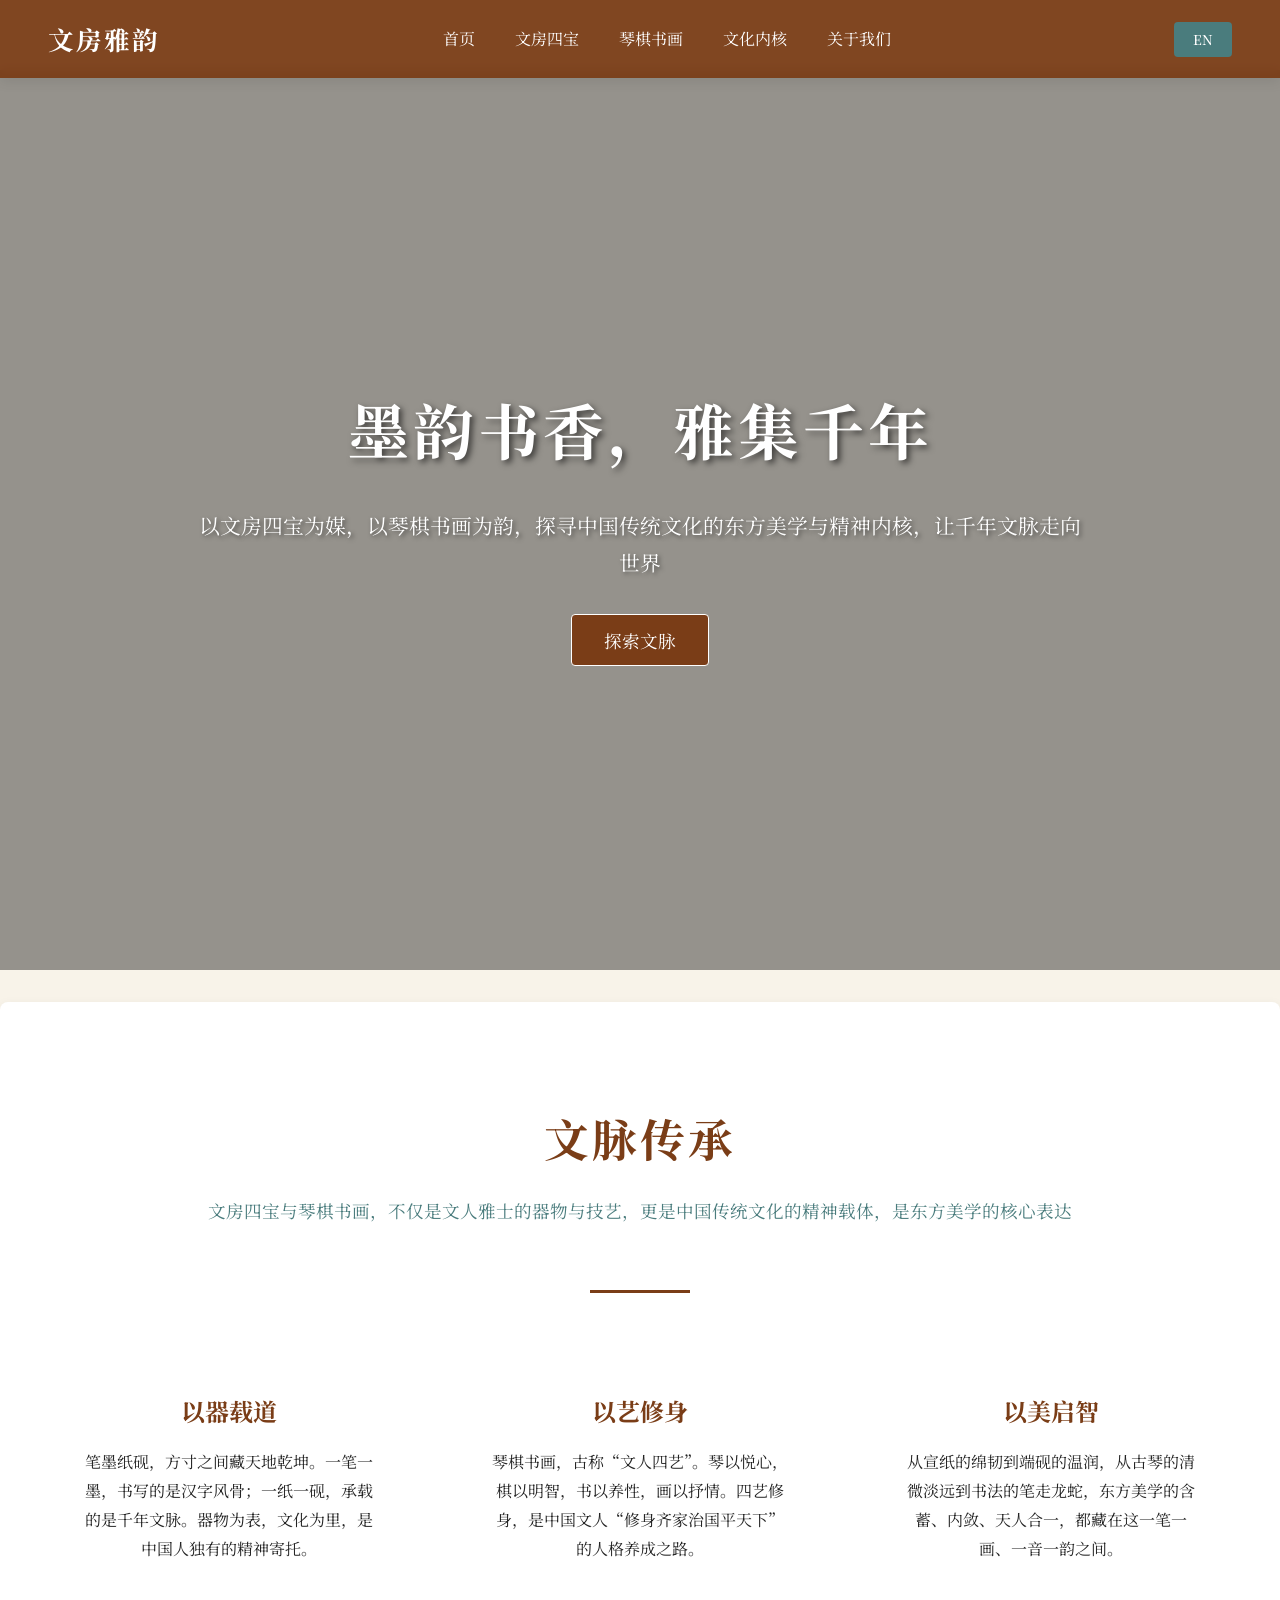
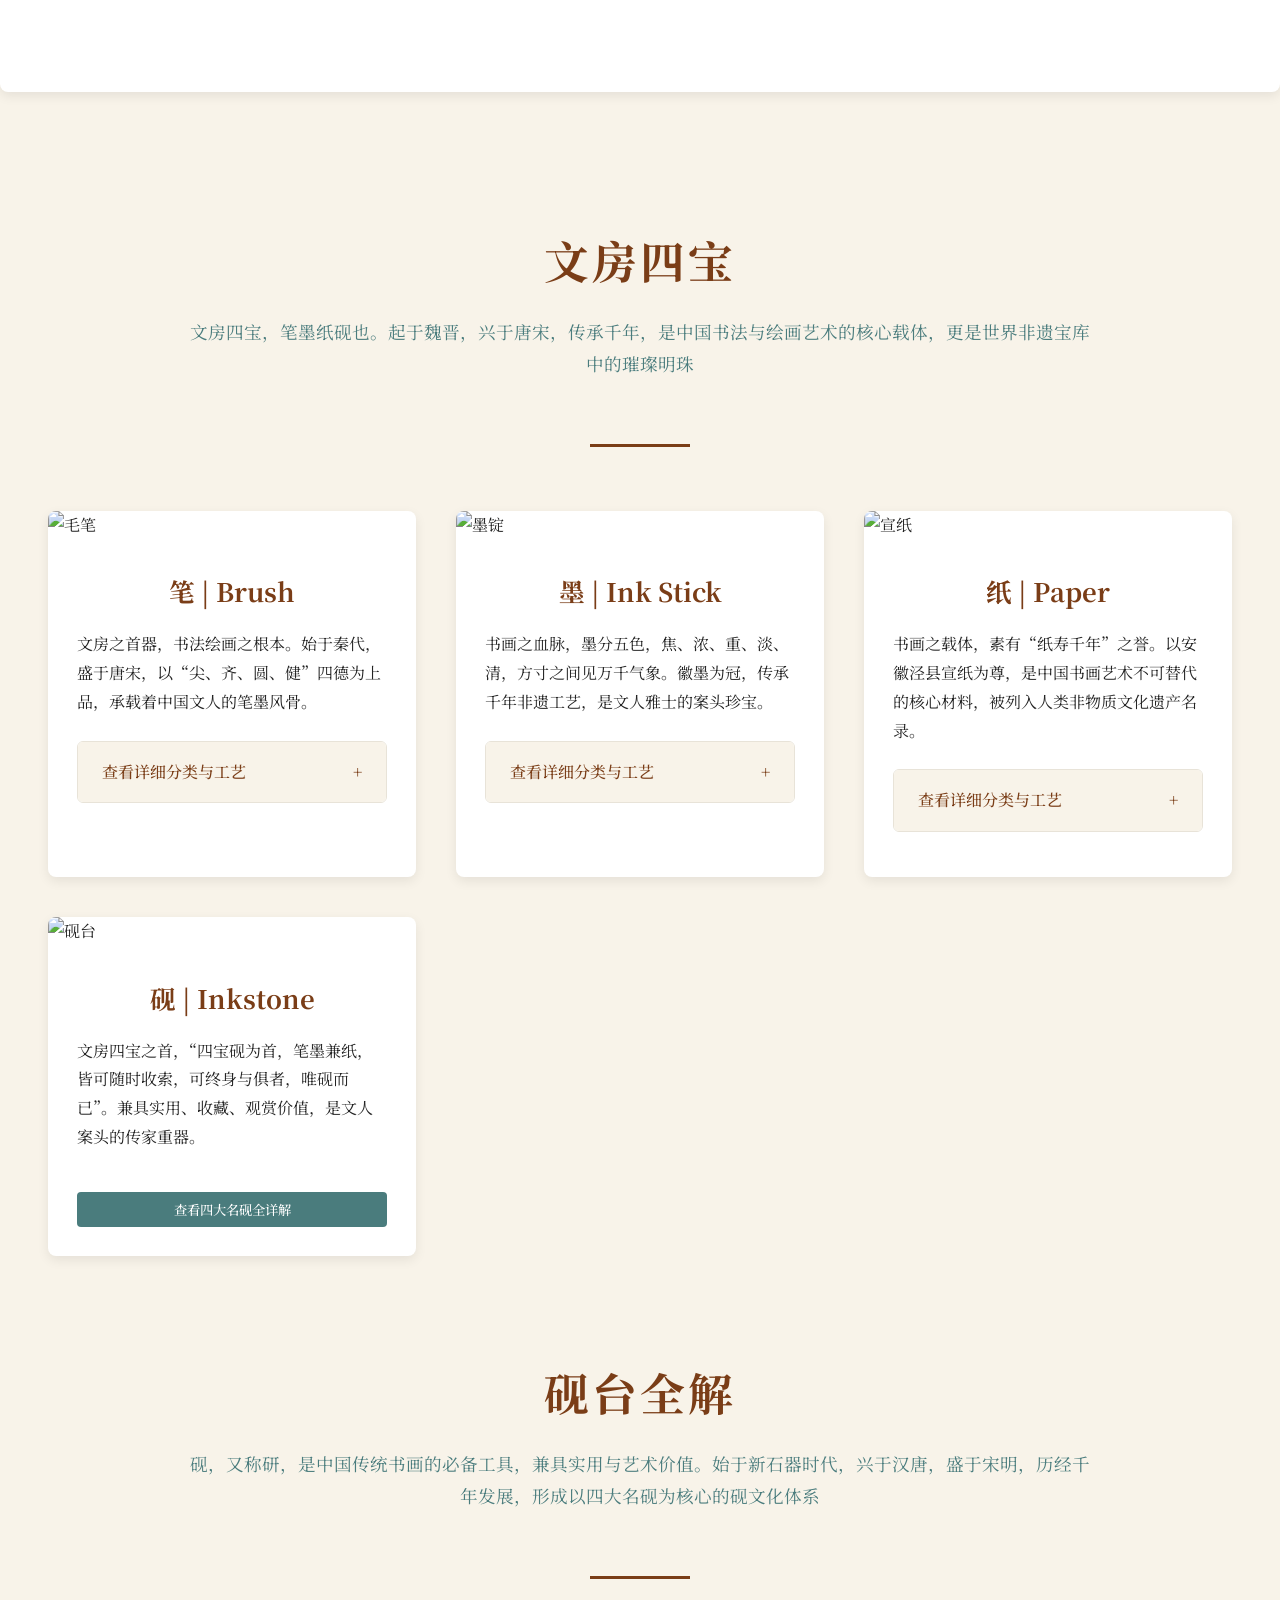
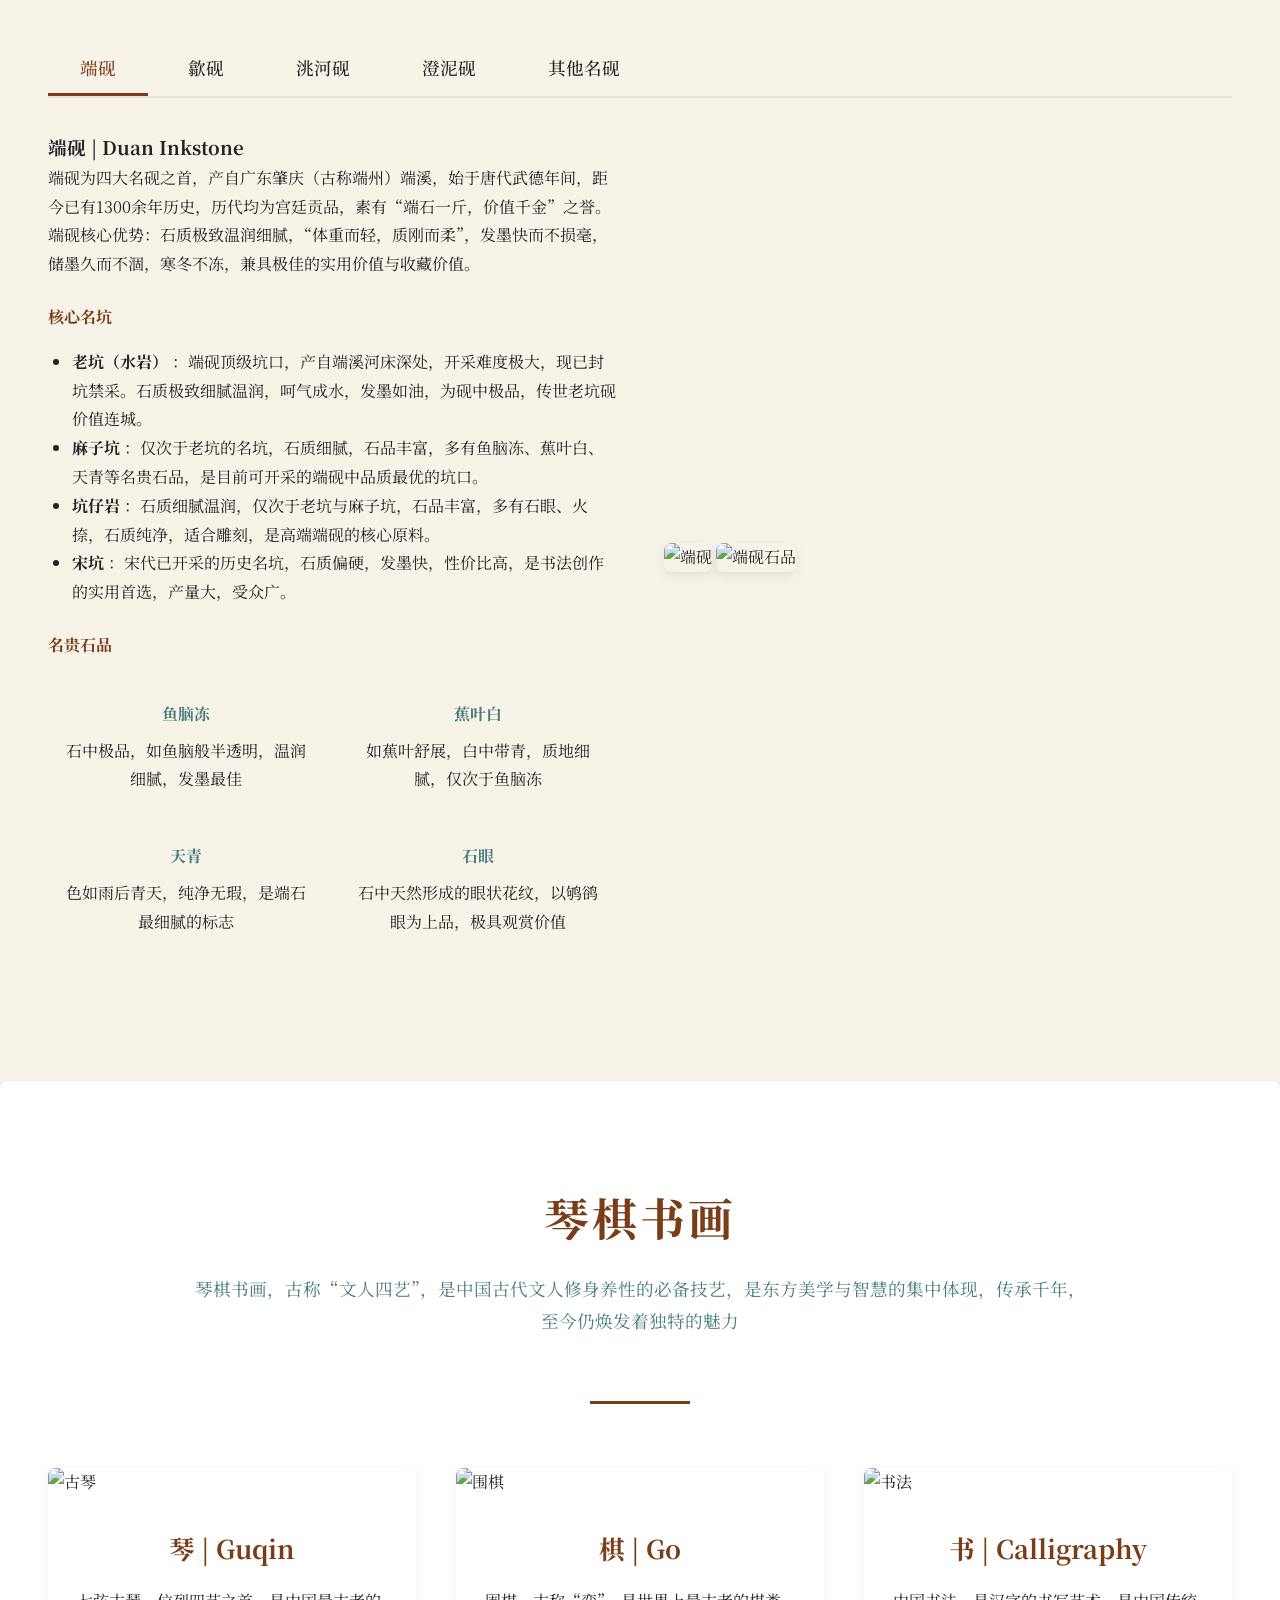
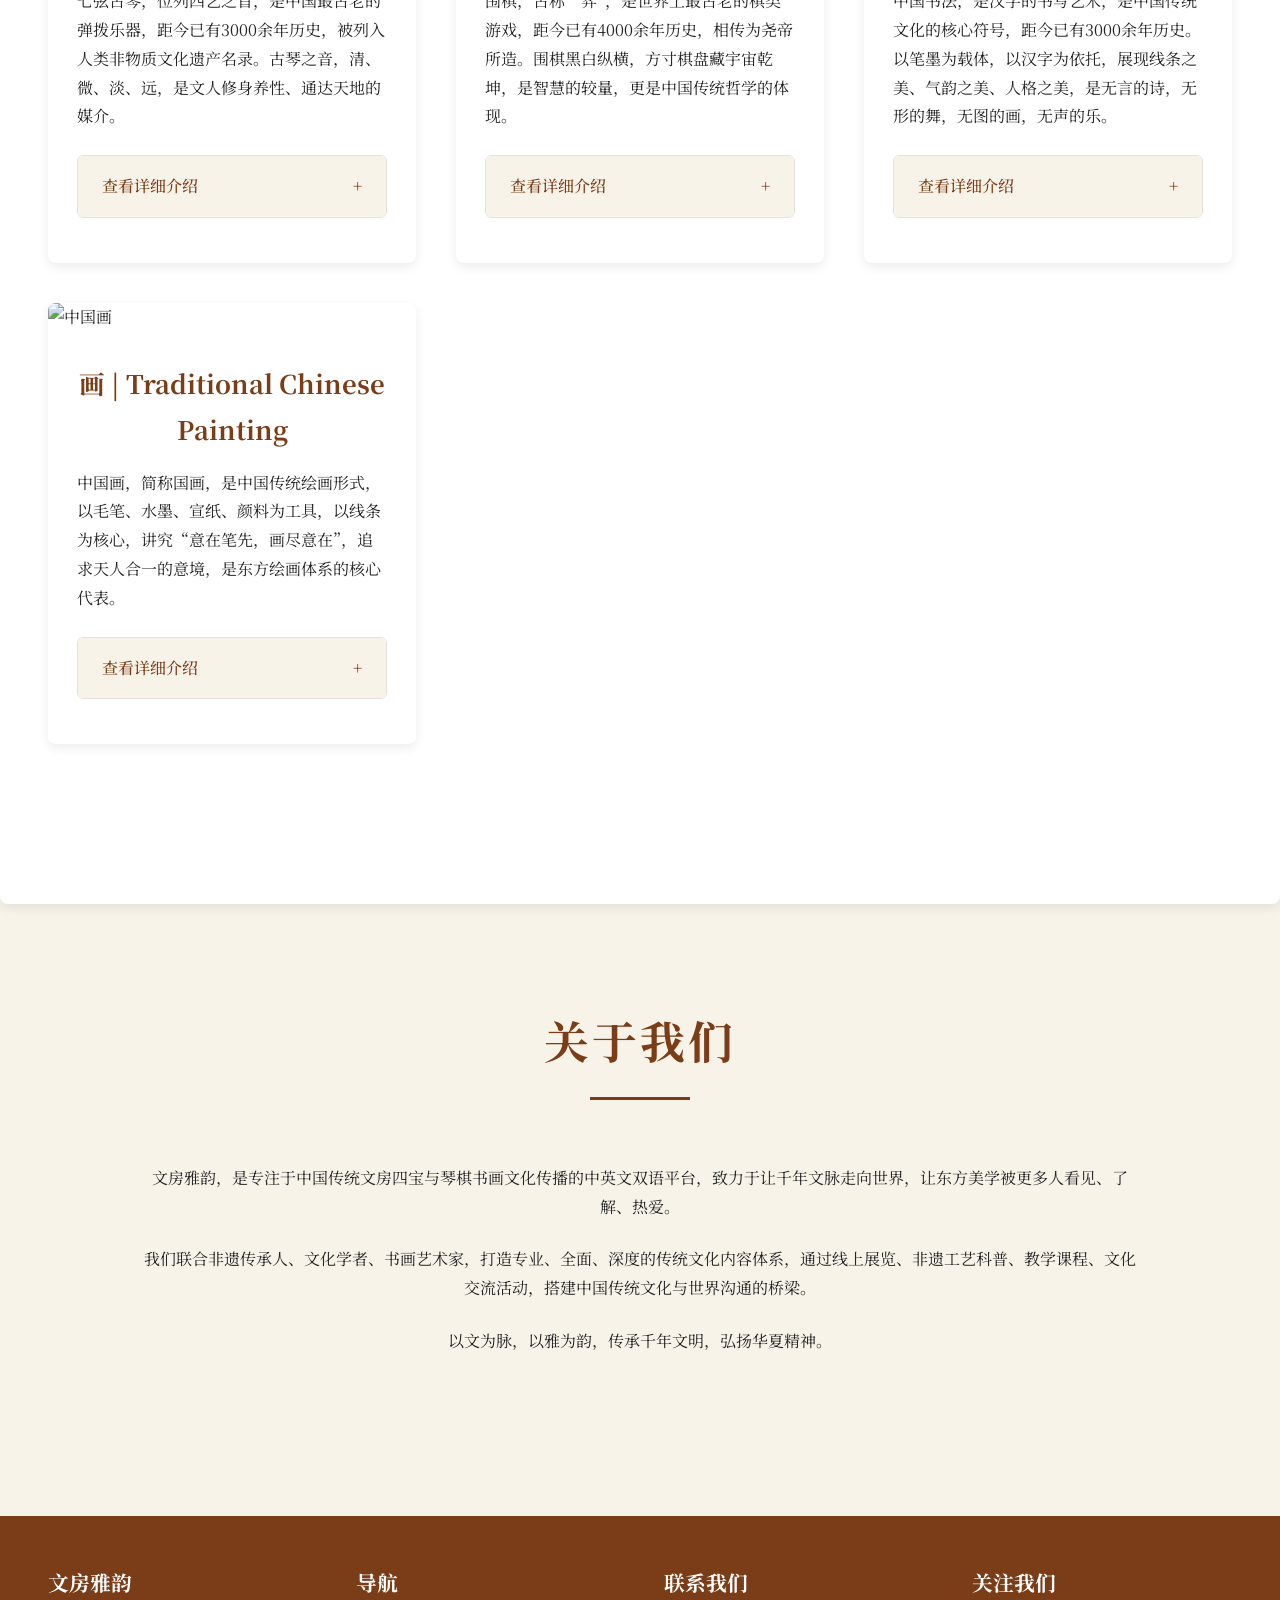
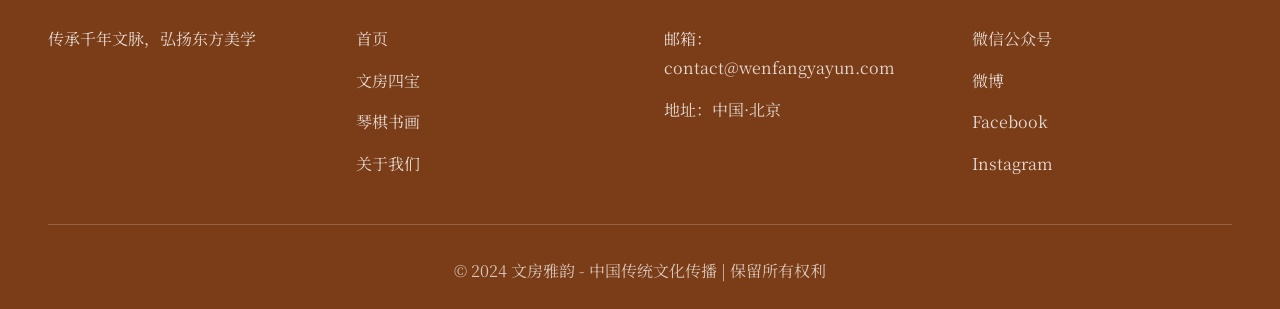
==== commit 1825174c: "Change greeting from 'Hello' to 'Goodbye'" ====
--- a/index.html
+++ b/index.html
@@ -3,232 +3,934 @@
 <head>
     <meta charset="UTF-8">
     <meta name="viewport" content="width=device-width, initial-scale=1.0">
-    <title>中国传统文房四宝与琴棋书画 | Chinese Traditional Culture</title>
-    <!-- Tailwind CSS -->
-    <script src="https://cdn.tailwindcss.com"></script>
-    <!-- Font Awesome -->
-    <link rel="stylesheet" href="https://cdnjs.cloudflare.com/ajax/libs/font-awesome/6.5.1/css/all.min.css">
-    <!-- 谷歌字体（中文字体+英文书法字体） -->
-    <link rel="preconnect" href="https://fonts.googleapis.com">
-    <link rel="preconnect" href="https://fonts.gstatic.com" crossorigin>
-    <link href="https://fonts.googleapis.com/css2?family=Ma+Shan+Zheng&family=Noto+Serif+SC:wght@400;700&family=Playfair+Display:ital,wght@0,400;0,700;1,400&display=swap" rel="stylesheet">
-    
-    <style type="text/tailwindcss">
-        @layer utilities {
-            .text-shadow {
-                text-shadow: 2px 2px 4px rgba(0, 0, 0, 0.5);
+    <meta name="description" content="文房雅韵 - 中国传统文房四宝笔墨纸砚、琴棋书画文化中英文传播平台，详解四大名砚、非遗工艺与东方美学">
+    <meta name="keywords" content="文房四宝,笔墨纸砚,四大名砚,琴棋书画,中国传统文化,宣纸,毛笔,徽墨,端砚,Chinese Four Treasures of Study">
+    <title>文房雅韵 - 中国传统文化 | Chinese Traditional Culture</title>
+    <!-- 引入思源宋体 保证跨设备字体统一 -->
+    <link rel="stylesheet" href="https://fonts.googleapis.com/css2?family=Noto+Serif+SC:wght@300;400;500;700&family=Noto+Serif:wght@300;400;500;700&display=swap">
+    <style>
+        * {
+            margin: 0;
+            padding: 0;
+            box-sizing: border-box;
+        }
+
+        /* 全局国风变量 */
+        :root {
+            --bg-paper: #F8F3E9; /* 宣纸底色 */
+            --primary-brown: #7A3D17; /* 檀木棕 主色 */
+            --accent-cyan: #4A7C7D; /* 青瓷青 辅助色 */
+            --ink-black: #232323; /* 墨色黑 正文 */
+            --cloud-white: #FFFFFF; /* 云白 卡片底色 */
+            --light-gray: #E8E3D8; /* 浅灰 分隔线 */
+            --shadow-ink: 0 4px 12px rgba(0,0,0,0.08); /* 水墨阴影 */
+        }
+
+        html {
+            scroll-behavior: smooth;
+        }
+
+        body {
+            font-family: "Noto Serif SC", "Noto Serif", serif;
+            background-color: var(--bg-paper);
+            background-image: url("https://www.transparenttextures.com/patterns/rice-paper.png"); /* 宣纸纹理 */
+            color: var(--ink-black);
+            line-height: 1.8;
+            overflow-x: hidden;
+        }
+
+        /* 导航栏 - 固定顶部+移动端适配 */
+        nav {
+            position: fixed;
+            top: 0;
+            width: 100%;
+            background: rgba(122, 61, 23, 0.95);
+            backdrop-filter: blur(5px);
+            padding: 1rem 3rem;
+            display: flex;
+            justify-content: space-between;
+            align-items: center;
+            z-index: 1000;
+            box-shadow: var(--shadow-ink);
+        }
+
+        .logo {
+            font-size: 1.6rem;
+            color: var(--cloud-white);
+            font-weight: 700;
+            letter-spacing: 2px;
+        }
+
+        .nav-links {
+            display: flex;
+            gap: 2.5rem;
+            list-style: none;
+            align-items: center;
+        }
+
+        .nav-links a {
+            color: var(--cloud-white);
+            text-decoration: none;
+            font-weight: 400;
+            transition: all 0.3s ease;
+            position: relative;
+        }
+
+        .nav-links a::after {
+            content: '';
+            position: absolute;
+            bottom: -5px;
+            left: 0;
+            width: 0;
+            height: 2px;
+            background: var(--accent-cyan);
+            transition: width 0.3s ease;
+        }
+
+        .nav-links a:hover {
+            color: var(--accent-cyan);
+        }
+
+        .nav-links a:hover::after {
+            width: 100%;
+        }
+
+        .lang-btn {
+            padding: 0.5rem 1.2rem;
+            background: var(--accent-cyan);
+            color: var(--cloud-white);
+            border: none;
+            cursor: pointer;
+            border-radius: 4px;
+            font-family: inherit;
+            font-weight: 500;
+            transition: all 0.3s ease;
+        }
+
+        .lang-btn:hover {
+            background: #3A6465;
+            transform: translateY(-2px);
+        }
+
+        .hamburger {
+            display: none;
+            flex-direction: column;
+            gap: 5px;
+            cursor: pointer;
+        }
+
+        .hamburger span {
+            width: 25px;
+            height: 3px;
+            background: var(--cloud-white);
+            border-radius: 2px;
+        }
+
+        /* 首页首屏 - 水墨全屏横幅 */
+        .hero {
+            height: 100vh;
+            margin-top: 70px;
+            background: linear-gradient(rgba(0,0,0,0.4), rgba(0,0,0,0.4)), 
+                        url('https://images.unsplash.com/photo-1577563908411-5077b6dc7624?ixlib=rb-4.0.3&auto=format&fit=crop&w=1920&q=80') center/cover no-repeat;
+            display: flex;
+            flex-direction: column;
+            justify-content: center;
+            align-items: center;
+            text-align: center;
+            color: var(--cloud-white);
+            padding: 0 2rem;
+        }
+
+        .hero h1 {
+            font-size: 3.8rem;
+            margin-bottom: 1.5rem;
+            text-shadow: 3px 3px 6px rgba(0,0,0,0.6);
+            letter-spacing: 4px;
+            font-weight: 700;
+            animation: fadeIn 1.5s ease;
+        }
+
+        .hero p {
+            font-size: 1.3rem;
+            max-width: 900px;
+            margin-bottom: 2rem;
+            text-shadow: 2px 2px 4px rgba(0,0,0,0.5);
+            animation: fadeIn 2s ease;
+        }
+
+        .hero-btn {
+            padding: 0.8rem 2rem;
+            background: var(--primary-brown);
+            color: var(--cloud-white);
+            border: 1px solid var(--cloud-white);
+            border-radius: 4px;
+            font-size: 1.1rem;
+            cursor: pointer;
+            font-family: inherit;
+            transition: all 0.3s ease;
+            animation: fadeIn 2.5s ease;
+        }
+
+        .hero-btn:hover {
+            background: var(--cloud-white);
+            color: var(--primary-brown);
+        }
+
+        @keyframes fadeIn {
+            from { opacity: 0; transform: translateY(20px); }
+            to { opacity: 1; transform: translateY(0); }
+        }
+
+        /* 通用板块样式 */
+        section {
+            padding: 6rem 3rem;
+            max-width: 1400px;
+            margin: 0 auto;
+        }
+
+        .section-title {
+            text-align: center;
+            font-size: 2.8rem;
+            margin-bottom: 1rem;
+            color: var(--primary-brown);
+            font-weight: 700;
+            letter-spacing: 3px;
+        }
+
+        .section-subtitle {
+            text-align: center;
+            font-size: 1.1rem;
+            color: var(--accent-cyan);
+            margin-bottom: 4rem;
+            max-width: 900px;
+            margin-left: auto;
+            margin-right: auto;
+        }
+
+        .divider {
+            width: 100px;
+            height: 3px;
+            background: var(--primary-brown);
+            margin: 0 auto 4rem auto;
+        }
+
+        /* 文化内核板块 */
+        .culture-core {
+            background: var(--cloud-white);
+            margin: 2rem 0;
+            border-radius: 8px;
+            box-shadow: var(--shadow-ink);
+        }
+
+        .core-grid {
+            display: grid;
+            grid-template-columns: repeat(auto-fit, minmax(280px, 1fr));
+            gap: 3rem;
+        }
+
+        .core-item {
+            text-align: center;
+            padding: 2rem;
+            border-radius: 8px;
+            transition: all 0.3s ease;
+        }
+
+        .core-item:hover {
+            transform: translateY(-10px);
+            box-shadow: var(--shadow-ink);
+        }
+
+        .core-item h3 {
+            color: var(--primary-brown);
+            font-size: 1.5rem;
+            margin-bottom: 1rem;
+        }
+
+        /* 文房四宝通用网格 */
+        .grid-4 {
+            display: grid;
+            grid-template-columns: repeat(auto-fit, minmax(280px, 1fr));
+            gap: 2.5rem;
+            margin-bottom: 4rem;
+        }
+
+        .category-card {
+            background: var(--cloud-white);
+            border-radius: 8px;
+            overflow: hidden;
+            box-shadow: var(--shadow-ink);
+            transition: all 0.4s ease;
+        }
+
+        .category-card:hover {
+            transform: translateY(-12px);
+            box-shadow: 0 8px 20px rgba(0,0,0,0.12);
+        }
+
+        .card-img {
+            width: 100%;
+            height: 220px;
+            object-fit: cover;
+            transition: transform 0.4s ease;
+        }
+
+        .category-card:hover .card-img {
+            transform: scale(1.05);
+        }
+
+        .card-content {
+            padding: 1.8rem;
+        }
+
+        .card-content h3 {
+            font-size: 1.6rem;
+            color: var(--primary-brown);
+            margin-bottom: 1rem;
+            text-align: center;
+        }
+
+        .card-content p {
+            color: var(--ink-black);
+            margin-bottom: 1.5rem;
+        }
+
+        /* 手风琴折叠面板 - 用于详细分类 */
+        .accordion {
+            width: 100%;
+            margin: 1rem 0;
+            border-radius: 6px;
+            overflow: hidden;
+            border: 1px solid var(--light-gray);
+        }
+
+        .accordion-header {
+            background: var(--bg-paper);
+            padding: 1rem 1.5rem;
+            cursor: pointer;
+            display: flex;
+            justify-content: space-between;
+            align-items: center;
+            font-weight: 500;
+            color: var(--primary-brown);
+            transition: all 0.3s ease;
+        }
+
+        .accordion-header:hover {
+            background: var(--light-gray);
+        }
+
+        .accordion-header.active {
+            background: var(--primary-brown);
+            color: var(--cloud-white);
+        }
+
+        .accordion-content {
+            max-height: 0;
+            overflow: hidden;
+            transition: max-height 0.4s ease;
+            background: var(--cloud-white);
+        }
+
+        .accordion-content.active {
+            max-height: 2000px;
+        }
+
+        .accordion-inner {
+            padding: 1.5rem;
+        }
+
+        /* Tab切换组件 - 重点用于砚台四大名砚 */
+        .tab-container {
+            width: 100%;
+            margin: 2rem 0;
+        }
+
+        .tab-buttons {
+            display: flex;
+            gap: 0.5rem;
+            border-bottom: 2px solid var(--light-gray);
+            margin-bottom: 2rem;
+            flex-wrap: wrap;
+        }
+
+        .tab-btn {
+            padding: 0.8rem 2rem;
+            background: transparent;
+            border: none;
+            cursor: pointer;
+            font-family: inherit;
+            font-size: 1.1rem;
+            font-weight: 500;
+            color: var(--ink-black);
+            transition: all 0.3s ease;
+            border-bottom: 3px solid transparent;
+        }
+
+        .tab-btn.active {
+            color: var(--primary-brown);
+            border-bottom: 3px solid var(--primary-brown);
+        }
+
+        .tab-btn:hover {
+            color: var(--primary-brown);
+        }
+
+        .tab-content {
+            display: none;
+            animation: fadeIn 0.5s ease;
+        }
+
+        .tab-content.active {
+            display: block;
+        }
+
+        .tab-grid {
+            display: grid;
+            grid-template-columns: 1fr 1fr;
+            gap: 3rem;
+            align-items: center;
+        }
+
+        .tab-img {
+            width: 100%;
+            border-radius: 8px;
+            box-shadow: var(--shadow-ink);
+        }
+
+        .stone-list {
+            display: grid;
+            grid-template-columns: repeat(auto-fit, minmax(200px, 1fr));
+            gap: 1rem;
+            margin-top: 1.5rem;
+        }
+
+        .stone-item {
+            background: var(--bg-paper);
+            padding: 1rem;
+            border-radius: 4px;
+            text-align: center;
+        }
+
+        .stone-item h4 {
+            color: var(--accent-cyan);
+            margin-bottom: 0.5rem;
+        }
+
+        /* 琴棋书画板块 */
+        .arts-section {
+            background: var(--cloud-white);
+            border-radius: 8px;
+            box-shadow: var(--shadow-ink);
+        }
+
+        /* 关于我们板块 */
+        .about-section {
+            text-align: center;
+            max-width: 1000px;
+            margin: 0 auto;
+        }
+
+        /* 页脚 */
+        footer {
+            background: var(--primary-brown);
+            color: var(--cloud-white);
+            padding: 3rem 3rem 1.5rem 3rem;
+            margin-top: 4rem;
+        }
+
+        .footer-content {
+            max-width: 1400px;
+            margin: 0 auto;
+            display: grid;
+            grid-template-columns: repeat(auto-fit, minmax(250px, 1fr));
+            gap: 3rem;
+            margin-bottom: 2rem;
+        }
+
+        .footer-item h3 {
+            margin-bottom: 1.5rem;
+            font-size: 1.3rem;
+        }
+
+        .footer-item p, .footer-item a {
+            color: rgba(255,255,255,0.8);
+            text-decoration: none;
+            display: block;
+            margin-bottom: 0.8rem;
+            transition: color 0.3s ease;
+        }
+
+        .footer-item a:hover {
+            color: var(--accent-cyan);
+        }
+
+        .footer-copyright {
+            text-align: center;
+            padding-top: 2rem;
+            border-top: 1px solid rgba(255,255,255,0.2);
+            color: rgba(255,255,255,0.7);
+        }
+
+        /* 回到顶部按钮 */
+        .back-to-top {
+            position: fixed;
+            bottom: 30px;
+            right: 30px;
+            width: 50px;
+            height: 50px;
+            background: var(--primary-brown);
+            color: var(--cloud-white);
+            border: none;
+            border-radius: 50%;
+            cursor: pointer;
+            display: flex;
+            justify-content: center;
+            align-items: center;
+            font-size: 1.2rem;
+            box-shadow: var(--shadow-ink);
+            opacity: 0;
+            visibility: hidden;
+            transition: all 0.3s ease;
+            z-index: 999;
+        }
+
+        .back-to-top.show {
+            opacity: 1;
+            visibility: visible;
+        }
+
+        .back-to-top:hover {
+            background: var(--accent-cyan);
+            transform: translateY(-5px);
+        }
+
+        /* 响应式设计 - 全设备适配 */
+        @media (max-width: 992px) {
+            .tab-grid {
+                grid-template-columns: 1fr;
             }
-            .bg-texture {
-                background-image: url('https://p26-doubao-search-sign.byteimg.com/labis/5c137e1e01e4b2ec66ab40e9fb5b0667~tplv-be4g95zd3a-image.jpeg?lk3s=feb11e32&x-expires=1793534280&x-signature=O1iIm1IimqAq5nEmCa%2BfC11NGZw%3D');
-                background-size: cover;
-                background-position: center;
-                background-blend-mode: overlay;
+            .hero h1 {
+                font-size: 2.8rem;
             }
-            .chinese-font {
-                font-family: 'Noto Serif SC', serif;
+            .section-title {
+                font-size: 2.2rem;
             }
-            .chinese-calligraphy {
-                font-family: 'Ma Shan Zheng', cursive;
+        }
+
+        @media (max-width: 768px) {
+            nav {
+                padding: 1rem 1.5rem;
             }
-            .english-font {
-                font-family: 'Playfair Display', serif;
+            .nav-links {
+                position: fixed;
+                top: 70px;
+                right: 0;
+                width: 70%;
+                height: 100vh;
+                background: rgba(122, 61, 23, 0.98);
+                flex-direction: column;
+                padding: 2rem;
+                gap: 2rem;
+                transform: translateX(100%);
+                transition: transform 0.3s ease;
             }
-            .scroll-reveal {
-                opacity: 0;
-                transform: translateY(20px);
-                transition: opacity 0.6s ease-out, transform 0.6s ease-out;
+            .nav-links.active {
+                transform: translateX(0);
             }
-            .scroll-reveal.active {
-                opacity: 1;
-                transform: translateY(0);
+            .hamburger {
+                display: flex;
             }
-            .card-hover {
-                transition: all 0.3s ease;
+            .hero h1 {
+                font-size: 2rem;
+                letter-spacing: 2px;
             }
-            .card-hover:hover {
-                transform: translateY(-5px);
-                box-shadow: 0 10px 25px -5px rgba(0, 0, 0, 0.1), 0 10px 10px -5px rgba(0, 0, 0, 0.04);
+            .hero p {
+                font-size: 1rem;
             }
-            .ink-splash {
-                position: relative;
-                overflow: hidden;
+            section {
+                padding: 4rem 1.5rem;
             }
-            .ink-splash::before {
-                content: '';
-                position: absolute;
-                top: 50%;
-                left: 50%;
-                width: 0;
-                height: 0;
-                border-radius: 50%;
-                background-color: rgba(158, 42, 43, 0.1);
-                transform: translate(-50%, -50%);
-                transition: width 0.6s, height 0.6s;
+            .tab-buttons {
+                justify-content: center;
             }
-            .ink-splash:hover::before {
-                width: 300px;
-                height: 300px;
+            .tab-btn {
+                padding: 0.6rem 1rem;
+                font-size: 1rem;
             }
         }
     </style>
-
-    <script>
-        tailwind.config = {
-            theme: {
-                extend: {
-                    colors: {
-                        'chinese-red': '#9E2A2B',
-                        'ink-black': '#212529',
-                        'rice-paper': '#F8F4E9',
-                        'ink-stone': '#5C6E70',
-                    },
-                    screens: {
-                        'xs': '360px',
-                    }
-                },
-            }
-        }
-    </script>
 </head>
-<body class="bg-rice-paper chinese-font text-ink-black">
+<body>
     <!-- 导航栏 -->
-    <nav id="navbar" class="fixed w-full top-0 z-50 bg-rice-paper/90 backdrop-blur-sm shadow-md transition-all duration-300">
-        <div class="container mx-auto px-4 py-3 flex flex-wrap items-center justify-between">
-            <!-- Logo -->
-            <a href="#" class="flex items-center space-x-2">
-                <i class="fa-solid fa-brush text-chinese-red text-2xl"></i>
-                <span class="chinese-calligraphy text-xl md:text-2xl text-chinese-red hidden xs:inline">文墨风雅</span>
-                <span class="english-font italic text-sm md:text-base text-ink-stone hidden md:inline">Elegance of Culture</span>
-            </a>
-
-            <!-- 语言切换 -->
-            <div class="flex items-center space-x-3">
-                <button id="btn-zh" class="px-3 py-1 rounded bg-chinese-red text-white font-medium">中文</button>
-                <button id="btn-en" class="px-3 py-1 rounded bg-white text-ink-black border border-ink-stone/20 font-medium">English</button>
+    <nav>
+        <div class="logo" id="logo">文房雅韵</div>
+        <ul class="nav-links" id="navLinks">
+            <li><a href="#home" id="nav-home">首页</a></li>
+            <li><a href="#four-treasures" id="nav-treasures">文房四宝</a></li>
+            <li><a href="#four-arts" id="nav-arts">琴棋书画</a></li>
+            <li><a href="#culture" id="nav-culture">文化内核</a></li>
+            <li><a href="#about" id="nav-about">关于我们</a></li>
+        </ul>
+        <button class="lang-btn" id="langBtn">EN</button>
+        <div class="hamburger" id="hamburger">
+            <span></span>
+            <span></span>
+            <span></span>
+        </div>
+    </nav>
+
+    <!-- 首页首屏 -->
+    <section class="hero" id="home">
+        <h1 id="hero-title">墨韵书香，雅集千年</h1>
+        <p id="hero-desc">以文房四宝为媒，以琴棋书画为韵，探寻中国传统文化的东方美学与精神内核，让千年文脉走向世界</p>
+        <a href="#four-treasures">
+            <button class="hero-btn" id="hero-btn">探索文脉</button>
+        </a>
+    </section>
+
+    <!-- 文化内核板块 -->
+    <section id="culture" class="culture-core">
+        <h2 class="section-title" id="culture-title">文脉传承</h2>
+        <p class="section-subtitle" id="culture-subtitle">文房四宝与琴棋书画，不仅是文人雅士的器物与技艺，更是中国传统文化的精神载体，是东方美学的核心表达</p>
+        <div class="divider"></div>
+        <div class="core-grid">
+            <div class="core-item">
+                <h3 id="core1-title">以器载道</h3>
+                <p id="core1-desc">笔墨纸砚，方寸之间藏天地乾坤。一笔一墨，书写的是汉字风骨；一纸一砚，承载的是千年文脉。器物为表，文化为里，是中国人独有的精神寄托。</p>
             </div>
-
-            <!-- 移动端菜单按钮 -->
-            <button id="menu-toggle" class="md:hidden text-ink-black text-xl">
-                <i class="fa-solid fa-bars"></i>
-            </button>
-
-            <!-- 导航菜单 -->
-            <div id="nav-menu" class="w-full md:w-auto hidden md:flex flex-col md:flex-row md:items-center space-y-3 md:space-y-0 md:space-x-6 mt-3 md:mt-0">
-                <a href="#home" class="nav-link text-ink-black hover:text-chinese-red transition-colors">首页 / Home</a>
-                <a href="#four-treasures" class="nav-link text-ink-black hover:text-chinese-red transition-colors">文房四宝 / Four Treasures</a>
-                <a href="#four-arts" class="nav-link text-ink-black hover:text-chinese-red transition-colors">琴棋书画 / Four Arts</a>
-                <a href="#culture" class="nav-link text-ink-black hover:text-chinese-red transition-colors">文化价值 / Cultural Value</a>
-                <a href="#contact" class="nav-link text-ink-black hover:text-chinese-red transition-colors">联系我们 / Contact</a>
+            <div class="core-item">
+                <h3 id="core2-title">以艺修身</h3>
+                <p id="core2-desc">琴棋书画，古称“文人四艺”。琴以悦心，棋以明智，书以养性，画以抒情。四艺修身，是中国文人“修身齐家治国平天下”的人格养成之路。</p>
+            </div>
+            <div class="core-item">
+                <h3 id="core3-title">以美启智</h3>
+                <p id="core3-desc">从宣纸的绵韧到端砚的温润，从古琴的清微淡远到书法的笔走龙蛇，东方美学的含蓄、内敛、天人合一，都藏在这一笔一画、一音一韵之间。</p>
             </div>
         </div>
-    </nav>
-
-    <!-- 首页Hero区域 -->
-    <section id="home" class="pt-24 pb-16 md:pt-32 md:pb-24 bg-texture bg-ink-black/80 text-white">
-        <div class="container mx-auto px-4 text-center">
-            <h1 class="chinese-calligraphy text-4xl md:text-6xl lg:text-7xl mb-4 text-shadow zh-content scroll-reveal">
-                文房四宝 琴棋书画
-            </h1>
-            <h1 class="english-font text-2xl md:text-4xl lg:text-5xl mb-4 text-shadow en-content hidden scroll-reveal">
-                Four Treasures & Four Arts of China
-            </h1>
-            <p class="chinese-font text-lg md:text-xl max-w-3xl mx-auto mb-8 zh-content scroll-reveal" style="transition-delay: 0.2s;">
-                承载千年文脉，彰显东方美学
-            </p>
-            <p class="english-font text-base md:text-lg max-w-3xl mx-auto mb-8 en-content hidden scroll-reveal" style="transition-delay: 0.2s;">
-                Carrying thousands of years of cultural heritage, revealing oriental aesthetics
-            </p>
-            <a href="#four-treasures" class="inline-block bg-chinese-red hover:bg-chinese-red/90 text-white px-6 py-3 rounded-lg transition-all hover:shadow-lg zh-content scroll-reveal ink-splash" style="transition-delay: 0.4s;">
-                探索文化之美
-            </a>
-            <a href="#four-treasures" class="inline-block bg-chinese-red hover:bg-chinese-red/90 text-white px-6 py-3 rounded-lg transition-all hover:shadow-lg en-content hidden scroll-reveal ink-splash" style="transition-delay: 0.4s;">
-                Explore Cultural Beauty
-            </a>
-        </div>
     </section>
 
-    <!-- 文房四宝板块 -->
-    <section id="four-treasures" class="py-16 md:py-24">
-        <div class="container mx-auto px-4">
-            <div class="text-center mb-12 md:mb-16 scroll-reveal">
-                <h2 class="chinese-calligraphy text-3xl md:text-4xl text-chinese-red mb-3 zh-content">文房四宝</h2>
-                <h2 class="english-font text-2xl md:text-3xl text-chinese-red mb-3 en-content hidden">The Four Treasures of the Study</h2>
-                <p class="max-w-2xl mx-auto zh-content">
-                    笔、墨、纸、砚，是中国传统书写绘画的核心工具，承载着中华文化的精髓
-                </p>
-                <p class="max-w-2xl mx-auto en-content hidden">
-                    Brush, Ink, Paper, and Inkstone are the core tools of traditional Chinese writing and painting, carrying the essence of Chinese culture
-                </p>
-                <div class="w-24 h-1 bg-chinese-red mx-auto mt-4"></div>
-            </div>
-
-            <!-- 四宝卡片 -->
-            <div class="grid grid-cols-1 md:grid-cols-2 lg:grid-cols-4 gap-6 md:gap-8">
-                <!-- 笔 -->
-                <div class="bg-white rounded-xl shadow-lg overflow-hidden card-hover scroll-reveal" style="transition-delay: 0.1s;">
-                    <div class="relative overflow-hidden h-48">
-                        <img src="https://p11-doubao-search-sign.byteimg.com/labis/bbef879c9970c95d98922fb0fadca0e9~tplv-be4g95zd3a-image.jpeg?lk3s=feb11e32&x-expires=1793534280&x-signature=wttHXQSzoHLTSQwCD7BPG8CEr%2Bc%3D" alt="毛笔 / Writing Brush" class="w-full h-full object-cover transition-transform duration-500 hover:scale-110">
-                    </div>
-                    <div class="p-6">
-                        <h3 class="text-xl font-bold text-chinese-red mb-2 zh-content">笔</h3>
-                        <h3 class="text-xl font-bold text-chinese-red mb-2 en-content hidden">Writing Brush</h3>
-                        <p class="text-ink-black/80 zh-content">
-                            毛笔是文房四宝之首，以兽毛为毫，竹木为杆，书写出飘逸灵动的中华文字。
-                        </p>
-                        <p class="text-ink-black/80 en-content hidden">
-                            As the first of the Four Treasures, the writing brush uses animal hair as the tip and bamboo/wood as the handle, creating elegant and vivid Chinese characters.
-                        </p>
+    <!-- 文房四宝核心板块 -->
+    <section id="four-treasures">
+        <h2 class="section-title" id="treasures-title">文房四宝</h2>
+        <p class="section-subtitle" id="treasures-subtitle">文房四宝，笔墨纸砚也。起于魏晋，兴于唐宋，传承千年，是中国书法与绘画艺术的核心载体，更是世界非遗宝库中的璀璨明珠</p>
+        <div class="divider"></div>
+
+        <!-- 四大品类总览卡片 -->
+        <div class="grid-4">
+            <!-- 笔 板块 -->
+            <div class="category-card">
+                <img src="https://images.unsplash.com/photo-1518998053901-5348d3961a04?ixlib=rb-4.0.3&auto=format&fit=crop&w=800&q=80" alt="毛笔" class="card-img">
+                <div class="card-content">
+                    <h3 id="brush-title">笔 | Brush</h3>
+                    <p id="brush-intro">文房之首器，书法绘画之根本。始于秦代，盛于唐宋，以“尖、齐、圆、健”四德为上品，承载着中国文人的笔墨风骨。</p>
+                    <!-- 笔 详细分类折叠面板 -->
+                    <div class="accordion">
+                        <div class="accordion-header" id="brush-accordion-title">
+                            <span>查看详细分类与工艺</span>
+                            <span>+</span>
+                        </div>
+                        <div class="accordion-content">
+                            <div class="accordion-inner">
+                                <h4 id="brush-history-title">历史溯源</h4>
+                                <p id="brush-history-desc">相传秦代蒙恬改良制笔工艺，距今已有2000余年历史，战国楚墓已出土最早的竹杆毛笔。唐代宣笔鼎盛，宋代后湖笔崛起，浙江湖州、安徽宣城为中国两大制笔圣地。</p>
+                                
+                                <h4 id="brush-type-title">核心品类</h4>
+                                <ul style="margin: 1rem 0 1rem 1.5rem;">
+                                    <li><strong id="brush-type1-title">羊毫</strong> <span id="brush-type1-desc">：山羊毛制成，性软，吸墨量大，圆润饱满，适合行书、草书与写意国画，以湖州湖笔为上品。</span></li>
+                                    <li><strong id="brush-type2-title">狼毫</strong> <span id="brush-type2-desc">：黄鼠狼尾毛制成，性硬，弹性强劲，锋颖锐利，适合楷书、工笔画，东北产“辽尾”为最优。</span></li>
+                                    <li><strong id="brush-type3-title">紫毫</strong> <span id="brush-type3-desc">：野兔脊毛制成，性刚，弹性极佳，锋颖细密，适合小楷书法，安徽宣笔为代表，“紫毫之价如金贵”。</span></li>
+                                    <li><strong id="brush-type4-title">兼毫</strong> <span id="brush-type4-desc">：软硬毫搭配制成，刚柔并济，常见“七紫三羊”“五紫五羊”，适配性强，是初学者首选。</span></li>
+                                </ul>
+
+                                <h4 id="brush-craft-title">非遗制作工艺</h4>
+                                <p id="brush-craft-desc">一支好笔需经过选料、水盆、结头、装套、修笔、刻字等120余道纯手工工序，其中“修笔”为核心，需匠人凭经验逐根梳理，保证四德兼备，方可成器。</p>
+
+                                <h4 id="brush-care-title">品鉴与养护</h4>
+                                <p id="brush-care-desc">选笔以“尖、齐、圆、健”为核心标准；新笔需温水开笔，使用后清水洗净，悬挂晾干，忌暴晒、忌久泡墨中，可延长使用寿命。</p>
+                            </div>
+                        </div>
                     </div>
                 </div>
-
-                <!-- 墨 -->
-                <div class="bg-white rounded-xl shadow-lg overflow-hidden card-hover scroll-reveal" style="transition-delay: 0.2s;">
-                    <div class="relative overflow-hidden h-48">
-                        <img src="https://p26-doubao-search-sign.byteimg.com/pgc-image/0d324edf132b4432a12adaca871007d9~tplv-be4g95zd3a-image.jpeg?lk3s=feb11e32&x-expires=1793534280&x-signature=41pZI1dZ0CRz6%2BvrVwik9g34nnU%3D" alt="墨 / Ink Stick" class="w-full h-full object-cover transition-transform duration-500 hover:scale-110">
-                    </div>
-                    <div class="p-6">
-                        <h3 class="text-xl font-bold text-chinese-red mb-2 zh-content">墨</h3>
-                        <h3 class="text-xl font-bold text-chinese-red mb-2 en-content hidden">Ink Stick</h3>
-                        <p class="text-ink-black/80 zh-content">
-                            墨色浓淡相宜，以松烟、油烟制成，研墨挥毫，尽显东方韵味。
-                        </p>
-                        <p class="text-ink-black/80 en-content hidden">
-                            With varying shades of black, ink sticks are made from pine soot or lampblack. Grinding ink and wielding the brush reveals oriental charm.
-                        </p>
+            </div>
+
+            <!-- 墨 板块 -->
+            <div class="category-card">
+                <img src="https://images.unsplash.com/photo-1540569014015-19a7be504e3a?ixlib=rb-4.0.3&auto=format&fit=crop&w=800&q=80" alt="墨锭" class="card-img">
+                <div class="card-content">
+                    <h3 id="ink-title">墨 | Ink Stick</h3>
+                    <p id="ink-intro">书画之血脉，墨分五色，焦、浓、重、淡、清，方寸之间见万千气象。徽墨为冠，传承千年非遗工艺，是文人雅士的案头珍宝。</p>
+                    <!-- 墨 详细分类折叠面板 -->
+                    <div class="accordion">
+                        <div class="accordion-header" id="ink-accordion-title">
+                            <span>查看详细分类与工艺</span>
+                            <span>+</span>
+                        </div>
+                        <div class="accordion-content">
+                            <div class="accordion-inner">
+                                <h4 id="ink-history-title">历史溯源</h4>
+                                <p id="ink-history-desc">墨的使用始于新石器时代，汉代出现人工制墨，唐代制墨工艺鼎盛，徽州（今安徽黄山）成为制墨中心，徽墨自此名扬天下，清代曹素功、胡开文为制墨名家。</p>
+                                
+                                <h4 id="ink-type-title">核心品类</h4>
+                                <ul style="margin: 1rem 0 1rem 1.5rem;">
+                                    <li><strong id="ink-type1-title">松烟墨</strong> <span id="ink-type1-desc">：松木烧烟制成，墨色黑而无光泽，入水易化，层次丰富，适合书法创作与人物画的写意渲染。</span></li>
+                                    <li><strong id="ink-type2-title">油烟墨</strong> <span id="ink-type2-desc">：桐油、菜籽油烧烟制成，墨色黑亮有光泽，质地细腻，发墨均匀，是国画创作的首选，适配山水、花鸟等题材。</span></li>
+                                    <li><strong id="ink-type3-title">漆烟墨</strong> <span id="ink-type3-desc">：生漆烧烟制成，墨中极品，质地极致细腻，黑亮如漆，历久不褪，适合工笔画与传世书法创作，价格昂贵。</span></li>
+                                </ul>
+
+                                <h4 id="ink-craft-title">非遗制作工艺</h4>
+                                <p id="ink-craft-desc">徽墨制作需经过点烟、和料、制墨、晾墨、打磨、描金等数十道工序，其中和料需反复捶打，保证墨质均匀，晾墨需在阴凉处自然风干，耗时数月甚至数年，方可制成不裂不腐的上品墨锭。</p>
+
+                                <h4 id="ink-care-title">品鉴与养护</h4>
+                                <p id="ink-care-desc">好墨标准为“质细、胶轻、色黑、声清”；磨墨需顺时针轻磨，忌用力过猛；墨锭需存放于阴凉干燥处，忌潮湿、忌暴晒，可长久保存，古墨越陈越佳。</p>
+                            </div>
+                        </div>
                     </div>
                 </div>
-
-                <!-- 纸 -->
-                <div class="bg-white rounded-xl shadow-lg overflow-hidden card-hover scroll-reveal" style="transition-delay: 0.3s;">
-                    <div class="relative overflow-hidden h-48">
-                        <img src="https://p26-doubao-search-sign.byteimg.com/labis/5c137e1e01e4b2ec66ab40e9fb5b0667~tplv-be4g95zd3a-image.jpeg?lk3s=feb11e32&x-expires=1793534280&x-signature=O1iIm1IimqAq5nEmCa%2BfC11NGZw%3D" alt="纸 / Rice Paper" class="w-full h-full object-cover transition-transform duration-500 hover:scale-110">
-                    </div>
-                    <div class="p-6">
-                        <h3 class="text-xl font-bold text-chinese-red mb-2 zh-content">纸</h3>
-                        <h3 class="text-xl font-bold text-chinese-red mb-2 en-content hidden">Rice Paper</h3>
-                        <p class="text-ink-black/80 zh-content">
-                            宣纸质地绵密，吸墨性佳，历经千年而不腐，是书画创作的理想载体。
-                        </p>
-                        <p class="text-ink-black/80 en-content hidden">
-                            Rice paper has a dense texture and excellent ink absorption, remaining intact for thousands of years, making it ideal for calligraphy and painting.
-                        </p>
+            </div>
+
+            <!-- 纸 板块 -->
+            <div class="category-card">
+                <img src="https://images.unsplash.com/photo-1589829085413-56de8ae18c73?ixlib=rb-4.0.3&auto=format&fit=crop&w=800&q=80" alt="宣纸" class="card-img">
+                <div class="card-content">
+                    <h3 id="paper-title">纸 | Paper</h3>
+                    <p id="paper-intro">书画之载体，素有“纸寿千年”之誉。以安徽泾县宣纸为尊，是中国书画艺术不可替代的核心材料，被列入人类非物质文化遗产名录。</p>
+                    <!-- 纸 详细分类折叠面板 -->
+                    <div class="accordion">
+                        <div class="accordion-header" id="paper-accordion-title">
+                            <span>查看详细分类与工艺</span>
+                            <span>+</span>
+                        </div>
+                        <div class="accordion-content">
+                            <div class="accordion-inner">
+                                <h4 id="paper-history-title">历史溯源</h4>
+                                <p id="paper-history-desc">东汉蔡伦改良造纸术，唐代宣纸诞生于安徽泾县（古属宣州），历经宋、元、明、清发展，工艺日臻完善，成为历代宫廷御用书画纸，至今已有1500余年历史。</p>
+                                
+                                <h4 id="paper-type-title">核心品类</h4>
+                                <ul style="margin: 1rem 0 1rem 1.5rem;">
+                                    <li><strong id="paper-type1-title">生宣</strong> <span id="paper-type1-desc">：未经过矾水加工，吸水性、渗化性极强，墨韵层次丰富，适合写意国画、行草书法，分为棉料、净皮、特净皮三大类。</span></li>
+                                    <li><strong id="paper-type2-title">熟宣</strong> <span id="paper-type2-desc">：生宣经矾水加工制成，不吸水、不渗墨，笔触可控，适合工笔画、小楷书法，常见品种有云母宣、蝉衣宣。</span></li>
+                                    <li><strong id="paper-type3-title">半生熟宣</strong> <span id="paper-type3-desc">：兼具生宣与熟宣特性，吸水性适中，可控性强，适合楷书、隶书、篆书书法，以及兼工带写的国画创作，是初学者首选。</span></li>
+                                </ul>
+
+                                <h4 id="paper-craft-title">非遗制作工艺</h4>
+                                <p id="paper-craft-desc">宣纸以青檀皮、沙田稻草为原料，需经过选料、浸泡、蒸煮、打浆、抄纸、晒纸、剪纸等108道纯手工工序，耗时一年有余方可制成，全程无化学添加，造就其“寿千年”的特性。</p>
+
+                                <h4 id="paper-care-title">品鉴与养护</h4>
+                                <p id="paper-care-desc">好宣纸标准为“韧而能润、光而不滑、洁白稠密、纹理纯净、搓折无损、润墨性强”；宣纸需平放于阴凉干燥处，防虫防潮，忌折叠重压，妥善保存可历经千年不腐。</p>
+                            </div>
+                        </div>
                     </div>
                 </div>
-
-                <!-- 砚 -->
-                <div class="bg-white rounded-xl shadow-lg overflow-hidden card-hover scroll-reveal" style="transition-delay: 0.4s;">
-                    <div class="relative overflow-hidden h-48">
-                        <img src="https://p3-doubao-search-sign.byteimg.com/labis/0e48d5e1c9faf4379da542bb1b098821~tplv-be4g95zd3a-image.jpeg?lk3s=feb11e32&x-expires=1793534280&x-signature=ro1pJAto7rKfUVDxqMDchyLGDgQ%3D" alt="砚 / Inkstone" class="w-full h-full object-cover transition-transform duration-500 hover:scale-110">
+            </div>
+
+            <!-- 砚 板块 前置总览 -->
+            <div class="category-card">
+                <img src="https://images.unsplash.com/photo-1544967082-d9d25d867d66?ixlib=rb-4.0.3&auto=format&fit=crop&w=800&q=80" alt="砚台" class="card-img">
+                <div class="card-content">
+                    <h3 id="inkstone-title">砚 | Inkstone</h3>
+                    <p id="inkstone-intro">文房四宝之首，“四宝砚为首，笔墨兼纸，皆可随时收索，可终身与俱者，唯砚而已”。兼具实用、收藏、观赏价值，是文人案头的传家重器。</p>
+                    <a href="#inkstone-detail" style="text-decoration: none;">
+                        <button class="lang-btn" style="width: 100%; margin-top: 1rem;" id="inkstone-btn">查看四大名砚全详解</button>
+                    </a>
+                </div>
+            </div>
+        </div>
+
+        <!-- 砚台 深度详解板块 核心重点 -->
+        <div id="inkstone-detail" style="margin-top: 6rem;">
+            <h2 class="section-title" id="inkstone-detail-title">砚台全解</h2>
+            <p class="section-subtitle" id="inkstone-detail-subtitle">砚，又称研，是中国传统书画的必备工具，兼具实用与艺术价值。始于新石器时代，兴于汉唐，盛于宋明，历经千年发展，形成以四大名砚为核心的砚文化体系</p>
+            <div class="divider"></div>
+
+            <!-- 四大名砚 Tab切换 -->
+            <div class="tab-container">
+                <div class="tab-buttons">
+                    <button class="tab-btn active" data-tab="duan" id="tab-duan">端砚</button>
+                    <button class="tab-btn" data-tab="she" id="tab-she">歙砚</button>
+                    <button class="tab-btn" data-tab="taohe" id="tab-taohe">洮河砚</button>
+                    <button class="tab-btn" data-tab="chengni" id="tab-chengni">澄泥砚</button>
+                    <button class="tab-btn" data-tab="other" id="tab-other">其他名砚</button>
+                </div>
+
+                <!-- 端砚 Tab内容 核心重点 -->
+                <div class="tab-content active" id="duan">
+                    <div class="tab-grid">
+                        <div>
+                            <h3 id="duan-title">端砚 | Duan Inkstone</h3>
+                            <p id="duan-desc1">端砚为四大名砚之首，产自广东肇庆（古称端州）端溪，始于唐代武德年间，距今已有1300余年历史，历代均为宫廷贡品，素有“端石一斤，价值千金”之誉。</p>
+                            <p id="duan-desc2">端砚核心优势：石质极致温润细腻，“体重而轻，质刚而柔”，发墨快而不损毫，储墨久而不涸，寒冬不冻，兼具极佳的实用价值与收藏价值。</p>
+                            
+                            <h4 style="margin: 1.5rem 0 0.5rem 0; color: var(--primary-brown);" id="duan-pit-title">核心名坑</h4>
+                            <ul style="margin: 1rem 0 1rem 1.5rem;">
+                                <li><strong id="duan-pit1-title">老坑（水岩）</strong> <span id="duan-pit1-desc">：端砚顶级坑口，产自端溪河床深处，开采难度极大，现已封坑禁采。石质极致细腻温润，呵气成水，发墨如油，为砚中极品，传世老坑砚价值连城。</span></li>
+                                <li><strong id="duan-pit2-title">麻子坑</strong> <span id="duan-pit2-desc">：仅次于老坑的名坑，石质细腻，石品丰富，多有鱼脑冻、蕉叶白、天青等名贵石品，是目前可开采的端砚中品质最优的坑口。</span></li>
+                                <li><strong id="duan-pit3-title">坑仔岩</strong> <span id="duan-pit3-desc">：石质细腻温润，仅次于老坑与麻子坑，石品丰富，多有石眼、火捺，石质纯净，适合雕刻，是高端端砚的核心原料。</span></li>
+                                <li><strong id="duan-pit4-title">宋坑</strong> <span id="duan-pit4-desc">：宋代已开采的历史名坑，石质偏硬，发墨快，性价比高，是书法创作的实用首选，产量大，受众广。</span></li>
+                            </ul>
+
+                            <h4 style="margin: 1.5rem 0 0.5rem 0; color: var(--primary-brown);" id="duan-stone-title">名贵石品</h4>
+                            <div class="stone-list">
+                                <div class="stone-item">
+                                    <h4 id="duan-stone1-title">鱼脑冻</h4>
+                                    <p id="duan-stone1-desc">石中极品，如鱼脑般半透明，温润细腻，发墨最佳</p>
+                                </div>
+                                <div class="stone-item">
+                                    <h4 id="duan-stone2-title">蕉叶白</h4>
+                                    <p id="duan-stone2-desc">如蕉叶舒展，白中带青，质地细腻，仅次于鱼脑冻</p>
+                                </div>
+                                <div class="stone-item">
+                                    <h4 id="duan-stone3-title">天青</h4>
+                                    <p id="duan-stone3-desc">色如雨后青天，纯净无瑕，是端石最细腻的标志</p>
+                                </div>
+                                <div class="stone-item">
+                                    <h4 id="duan-stone4-title">石眼</h4>
+                                    <p id="duan-stone4-desc">石中天然形成的眼状花纹，以鸲鹆眼为上品，极具观赏价值</p>
+                                </div>
+                            </div>
+                        </div>
+                        <div>
+                            <img src="https://images.unsplash.com/photo-1627308595229-7830a5c91f9f?ixlib=rb-4.0.3&auto=format&fit=crop&w=800&q=80" alt="端砚" class="tab-img">
+                            <img src="https://images.unsplash.com/photo-1610574732453-c00e876aef6b?ixlib=rb-4.0.3&auto=format&fit=crop&w=800&q=80" alt="端砚石品" class="tab-img" style="margin-top: 2rem;">
+                        </div>
                     </div>
-                    <div class="p-6">
-                        <h3 class="text-xl font-bold text-chinese-red mb-2 zh-content">砚</h3>
-                        <h3 class="text-xl font-bold text-chinese-red mb-2 en-content hidden">Inkstone</h3>
-                        <p class="text-ink-black/80 zh-content">
-                            砚台因材施艺，质地温润，研墨细腻，既是实用器具，亦是艺术珍品。
-                        </p>
-                        <p class="text-ink-black/80 en-content hidden">
-                            Inkstones are crafted according to the material, with a warm texture and fine ink grinding. They are both practical tools and artistic treasures.
-                        </p>
+                </div>
+
+                <!-- 歙砚 Tab内容 -->
+                <div class="tab-content" id="she">
+                    <div class="tab-grid">
+                        <div>
+                            <h3 id="she-title">歙砚 | She Inkstone</h3>
+                            <p id="she-desc1">歙砚又称龙尾砚，四大名砚之一，产自江西婺源龙尾山（古属歙州），始于唐代开元年间，距今已有1200余年历史，与端砚并称“端歙双璧”。</p>
+                            <p id="she-desc2">歙砚核心优势：石质坚润缜密，“涩不留笔，滑不拒墨”，发墨细腻，不伤笔毫，纹理丰富优美，雕刻表现力强，兼具实用与艺术价值。</p>
+                            
+                            <h4 style="margin: 1.5rem 0 0.5rem 0; color: var(--primary-brown);" id="she-pit-title">核心名坑</h4>
+                            <ul style="margin: 1rem 0 1rem 1.5rem;">
+                                <li><strong id="she-pit1-title">眉子坑</strong> <span id="she-pit1-desc">：歙砚顶级坑口，以眉纹著称，石质细腻温润，发墨极佳，唐代已开采，现已封坑，传世品极为珍贵。</span></li>
+                                <li><strong id="she-pit2-title">罗纹坑</strong> <span id="she-pit2-desc">：以罗纹石品为核心，石质细腻，纹理如丝绸般细腻，发墨均匀，是歙砚中的上品。</span></li>
+                                <li><strong id="she-pit3-title">金星坑</strong> <span id="she-pit3-desc">：以金星、金晕石品著称，石质坚润，纹理璀璨，观赏性极强，是歙砚的经典坑口。</span></li>
+                                <li><strong id="she-pit4-title">水舷坑</strong> <span id="she-pit4-desc">：产自婺水之畔，石质细腻温润，多有水波罗纹、金星，品质极佳，与眉子坑齐名。</span></li>
+                            </ul>
+
+                            <h4 style="margin: 1.5rem 0 0.5rem 0; color: var(--primary-brown);" id="she-stone-title">经典石品</h4>
+                            <div class="stone-list">
+                                <div class="stone-item">
+                                    <h4 id="she-stone1-title">眉纹</h4>
+                                    <p id="she-stone1-desc">如美人眉宇，纹理清晰，分长眉、短眉、对眉，歙砚标志性石品</p>
+                                </div>
+                                <div class="stone-item">
+                                    <h4 id="she-stone2-title">罗纹</h4>
+                                    <p id="she-stone2-desc">如丝绸罗绮，纹理细密，分细罗纹、粗罗纹、水波罗纹</p>
+                                </div>
+                                <div class="stone-item">
+                                    <h4 id="she-stone3-title">金星</h4>
+                                    <p id="she-stone3-desc">石中含金黄色硫化铁颗粒，如星光璀璨，历久不褪</p>
+                                </div>
+                                <div class="stone-item">
+                                    <h4 id="she-stone4-title">鱼子</h4>
+                                    <p id="she-stone4-desc">纹理如鱼子般细密均匀，石质细腻，发墨极佳</p>
+                                </div>
+                            </div>
+                        </div>
+                        <div>
+                            <img src="https://images.unsplash.com/photo-1640164831538-842e2008c441?ixlib=rb-4.0.3&auto=format&fit=crop&w=800&q=80" alt="歙砚" class="tab-img">
+                            <img src="https://images.unsplash.com/photo-1640164831179-8193043f2952?ixlib=rb-4.0.3&auto=format&fit=crop&w=800&q=80" alt="歙砚眉纹" class="tab-img" style="margin-top: 2rem;">
+                        </div>
+                    </div>
+                </div>
+
+                <!-- 洮河砚 Tab内容 -->
+                <div class="tab-content" id="taohe">
+                    <div class="tab-grid">
+                        <div>
+                            <h3 id="taohe-title">洮河砚 | Taohe Inkstone</h3>
+                            <p id="taohe-desc1">洮河砚简称洮砚，四大名砚之一，产自甘肃卓尼县洮河深水之中，始于唐代，盛于宋代，距今已有1300余年历史，是北方砚台的代表，历代宫廷贡品。</p>
+                            <p id="taohe-desc2">洮河砚核心优势：石质温润细腻，坚而不脆，润而不滑，发墨快而细腻，储墨久而不涸，色泽翠绿，纹理优美，因开采难度极大，产量稀少，极为珍贵。</p>
+                            
+                            <h4 style="margin: 1.5rem 0 0.5rem 0; color: var(--primary-brown);" id="taohe-type-title">核心品类</h4>
+                            <ul style="margin: 1rem 0 1rem 1.5rem;">
+                                <li><strong id="taohe-type1-title">鸭头绿</strong> <span id="taohe-type1-desc">：洮砚顶级品类，色泽如绿头鸭之头，翠绿鲜亮，纹理如涟漪般细腻，石质极致温润，发墨极佳，为洮砚上品。</span></li>
+                                <li><strong id="taohe-type2-title">鹦哥绿</strong> <span id="taohe-type2-desc">：色泽如鹦鹉羽毛，深绿带蓝，质地细腻，多有黄膘石品，观赏性强，仅次于鸭头绿。</span></li>
+                                <li><strong id="taohe-type3-title">柳叶青</strong> <span id="taohe-type3-desc">：色泽如柳叶般嫩绿，石质细腻，纹理清晰，性价比高，是实用洮砚的核心品类。</span></li>
+                                <li><strong id="taohe-type4-title">㺭石</strong> <span id="taohe-type4-desc">：红棕色洮砚石，质地细腻，发墨性能佳，产量极少，是洮砚中的稀有品类。</span></li>
+                            </ul>
+
+                            <h4 style="margin: 1.5rem 0 0.5rem 0; color: var(--primary-brown);" id="taohe-craft-title">开采与工艺</h4>
+                            <p id="taohe-craft-desc">洮砚石料产自洮河河床悬崖深水之中，需冬季枯水期潜水开采，难度极大，风险极高，自古便有“洮河一石，价抵千金”之说。制作需经过采石、选料、设计、雕刻、打磨等数十道工序，以镂空雕刻为特色，工艺精湛，极具艺术价值。</p>
+                        </div>
+                        <div>
+                            <img src="https://images.unsplash.com/photo-1598512752271-33f913a5af13?ixlib=rb-4.0.3&auto=format&fit=crop&w=800&q=80" alt="洮河砚" class="tab-img">
+                            <img src="https://images.unsplash.com/photo-1598512752271-33f913a5af13?ixlib=rb-4.0.3&auto=format&fit=crop&w=800&q=80" alt="洮河砚绿漪石" class="tab-img" style="margin-top: 2rem;">
+                        </div>
+                    </div>
+                </div>
+
+                <!-- 澄泥砚 Tab内容 -->
+                <div class="tab-content" id="chengni">
+                    <div class="tab-grid">
+                        <div>
+                            <h3 id="chengni-title">澄泥砚 | Chengni Inkstone</h3>
+                            <p id="chengni-desc1">澄泥砚为四大名砚中唯一的陶砚，非石质，产自山西绛州（今新绛县），始于汉魏，兴于唐宋，距今已有1800余年历史，唐代已为贡品，是中国制砚史上的伟大创举。</p>
+                            <p id="chengni-desc2">澄泥砚核心优势：质地坚硬耐磨，细腻温润，发墨快而不损毫，储墨久而不涸，色泽丰富，可根据需求调整质地，适配性强，兼具实用与收藏价值。</p>
+                            
+                            <h4 style="margin: 1.5rem 0 0.5rem 0; color: var(--primary-brown);" id="chengni-type-title">核心品类</h4>
+                            <ul style="margin: 1rem 0 1rem 1.5rem;">
+                                <li><strong id="chengni-type1-title">鳝鱼黄</strong> <span id="chengni-type1-desc">：澄泥砚顶级品类，色泽如鳝鱼皮，黄中带黑，质地细腻，发墨极佳，为唐宋时期贡品首选。</span></li>
+                                <li><strong id="chengni-type2-title">蟹壳青</strong> <span id="chengni-type2-desc">：色泽如螃蟹壳，青灰带蓝，质地细腻坚硬，发墨均匀，观赏性与实用性兼具，为澄泥砚上品。</span></li>
+                                <li><strong id="chengni-type3-title">绿豆砂</strong> <span id="chengni-type3-desc">：色泽如绿豆，青绿带砂点，质地适中，发墨快，性价比高，是书法创作的实用首选。</span></li>
+                                <li><strong id="chengni-type4-title">玫瑰紫</strong> <span id="chengni-type4-desc">：色泽如玫瑰，紫中带红，产量极少，质地细腻，极具观赏价值，是澄泥砚中的稀有品类。</span></li>
+                            </ul>
+
+                            <h4 style="margin: 1.5rem 0 0.5rem 0; color: var(--primary-brown);" id="chengni-craft-title">非遗制作工艺</h4>
+                            <p id="chengni-craft-desc">澄泥砚制作工艺极为复杂，需经过选泥、澄滤、风化、揉泥、制坯、雕刻、烧制、打磨等数十道工序，仅澄泥环节就需耗时半年以上，烧制环节需精准控制火候，成品率极低，其制作技艺已被列入国家级非物质文化遗产名录。</p>
+                        </div>
+                        <div>
+                            <img src="https://images.unsplash.com/photo-1600607687939-ce8a6c25118c?ixlib=rb-4.0.3&auto=format&fit=crop&w=800&q=80" alt="澄泥砚" class="tab-img">
+                            <img src="https://images.unsplash.com/photo-1600607687644-c7177ab44f45?ixlib=rb-4.0.3&auto=format&fit=crop&w=800&q=80" alt="澄泥砚雕刻" class="tab-img" style="margin-top: 2rem;">
+                        </div>
+                    </div>
+                </div>
+
+                <!-- 其他名砚 Tab内容 -->
+                <div class="tab-content" id="other">
+                    <div class="grid-4">
+                        <div class="category-card">
+                            <div class="card-content">
+                                <h3 id="other1-title">红丝砚</h3>
+                                <p id="other1-desc">产自山东青州，唐宋时期位列四大名砚之首，石质温润，纹理如红丝缠绕，极具观赏性，发墨性能极佳，历史底蕴深厚。</p>
+                            </div>
+                        </div>
+                        <div class="category-card">
+                            <div class="card-content">
+                                <h3 id="other2-title">松花砚</h3>
+                                <p id="other2-desc">产自吉林长白山，清代宫廷御用砚台，石质温润细腻，色泽如松花，纹理清晰，康熙、乾隆皇帝极为推崇，有“御砚”之称。</p>
+                            </div>
+                        </div>
+                        <div class="category-card">
+                            <div class="card-content">
+                                <h3 id="other3-title">苴却砚</h3>
+                                <p id="other3-desc">产自四川攀枝花，石质细腻温润，石品丰富，多有石眼、碧膘，色彩丰富，雕刻表现力强，被誉为“中国彩砚”，是近现代崛起的名砚。</p>
+                            </div>
+                        </div>
+                        <div class="category-card">
+                            <div class="card-content">
+                                <h3 id="other4-title">易水砚</h3>
+                                <p id="other4-desc">产自河北易县，始于唐代，是北方砚台的重要代表，石质细腻，硬度适中，雕刻工艺精湛，历史悠久，是中国制砚文化的重要发源地之一。</p>
+                            </div>
+                        </div>
+                    </div>
+
+                    <h4 style="margin: 2rem 0 1rem 0; color: var(--primary-brown); text-align: center;" id="inkstone-care-title">砚台品鉴与养护</h4>
+                    <div style="max-width: 1000px; margin: 0 auto; background: var(--bg-paper); padding: 2rem; border-radius: 8px;">
+                        <h5 style="font-size: 1.1rem; margin-bottom: 0.5rem;" id="inkstone-care1-title">品鉴核心标准</h5>
+                        <p id="inkstone-care1-desc">好砚的核心标准为“发墨不损毫，储墨不渗漏”，石质以温润细腻、坚实致密为佳，无裂纹、无砂眼，石品优美，雕刻精湛，兼顾实用与艺术价值。</p>
+                        
+                        <h5 style="font-size: 1.1rem; margin: 1rem 0 0.5rem 0;" id="inkstone-care2-title">日常养护</h5>
+                        <ul style="margin-left: 1.5rem;">
+                            <li id="inkstone-care2-1">使用后需用清水洗净，忌用硬物刮擦，忌用洗洁精等化学清洁剂</li>
+                            <li id="inkstone-care2-2">新砚需用温水浸泡去蜡，称为“开砚”，方可正常使用</li>
+                            <li id="inkstone-care2-3">长期不用需洗净擦干，涂抹少量核桃油保养，存放于阴凉干燥处</li>
+                            <li id="inkstone-care2-4">忌暴晒、忌摔碰、忌长期浸泡墨汁，避免墨垢堆积损伤砚堂</li>
+                        </ul>
                     </div>
                 </div>
             </div>
@@ -236,419 +938,775 @@
     </section>
 
     <!-- 琴棋书画板块 -->
-    <section id="four-arts" class="py-16 md:py-24 bg-ink-black/5">
-        <div class="container mx-auto px-4">
-            <div class="text-center mb-12 md:mb-16 scroll-reveal">
-                <h2 class="chinese-calligraphy text-3xl md:text-4xl text-chinese-red mb-3 zh-content">琴棋书画</h2>
-                <h2 class="english-font text-2xl md:text-3xl text-chinese-red mb-3 en-content hidden">The Four Arts of the Scholar</h2>
-                <p class="max-w-2xl mx-auto zh-content">
-                    琴、棋、书、画，是古代文人雅士必备的四种技艺，体现了中国人的精神追求
-                </p>
-                <p class="max-w-2xl mx-auto en-content hidden">
-                    Qin (zither), Qi (chess), Shu (calligraphy), Hua (painting) are four essential arts for ancient Chinese scholars, reflecting the spiritual pursuit of the Chinese people
-                </p>
-                <div class="w-24 h-1 bg-chinese-red mx-auto mt-4"></div>
-            </div>
-
-            <!-- 四艺卡片 -->
-            <div class="grid grid-cols-1 md:grid-cols-2 lg:grid-cols-4 gap-6 md:gap-8">
-                <!-- 琴 -->
-                <div class="bg-white rounded-xl shadow-lg overflow-hidden card-hover scroll-reveal" style="transition-delay: 0.1s;">
-                    <div class="relative overflow-hidden h-48">
-                        <img src="https://p3-doubao-search-sign.byteimg.com/tos-cn-i-be4g95zd3a/870092170151854122~tplv-be4g95zd3a-image.jpeg?lk3s=feb11e32&x-expires=1793534302&x-signature=cazXw35Ol808HLfsSuF1XpDd%2BzU%3D" alt="琴 / Guqin" class="w-full h-full object-cover transition-transform duration-500 hover:scale-110">
-                    </div>
-                    <div class="p-6">
-                        <h3 class="text-xl font-bold text-chinese-red mb-2 zh-content">琴</h3>
-                        <h3 class="text-xl font-bold text-chinese-red mb-2 en-content hidden">Guqin</h3>
-                        <p class="text-ink-black/80 zh-content">
-                            古琴音域宽广，音色深沉，余音悠远，是中国最古老的弹拨乐器之一。
-                        </p>
-                        <p class="text-ink-black/80 en-content hidden">
-                            The guqin has a wide range, deep tone, and lingering sound, being one of the oldest plucked instruments in China.
-                        </p>
+    <section id="four-arts" class="arts-section">
+        <h2 class="section-title" id="arts-title">琴棋书画</h2>
+        <p class="section-subtitle" id="arts-subtitle">琴棋书画，古称“文人四艺”，是中国古代文人修身养性的必备技艺，是东方美学与智慧的集中体现，传承千年，至今仍焕发着独特的魅力</p>
+        <div class="divider"></div>
+
+        <div class="grid-4">
+            <!-- 琴 板块 -->
+            <div class="category-card">
+                <img src="https://images.unsplash.com/photo-1511192336575-5a79af67a629?ixlib=rb-4.0.3&auto=format&fit=crop&w=800&q=80" alt="古琴" class="card-img">
+                <div class="card-content">
+                    <h3 id="qin-title">琴 | Guqin</h3>
+                    <p id="qin-intro">七弦古琴，位列四艺之首，是中国最古老的弹拨乐器，距今已有3000余年历史，被列入人类非物质文化遗产名录。古琴之音，清、微、淡、远，是文人修身养性、通达天地的媒介。</p>
+                    <div class="accordion">
+                        <div class="accordion-header" id="qin-accordion-title">
+                            <span>查看详细介绍</span>
+                            <span>+</span>
+                        </div>
+                        <div class="accordion-content">
+                            <div class="accordion-inner">
+                                <h4 id="qin-history-title">历史溯源</h4>
+                                <p id="qin-history-desc">古琴相传为伏羲、神农所制，西周已广泛流传，唐宋时期达到鼎盛，明清时期流派纷呈，形成了广陵派、虞山派、梅庵派等众多流派。历代文人如孔子、伯牙、嵇康、苏轼皆精于琴道。</p>
+                                
+                                <h4 id="qin-structure-title">结构与文化</h4>
+                                <p id="qin-structure-desc">古琴长三尺六寸五分，象征一年三百六十五天；面圆底方，象征天圆地方；七弦，象征金木水火土五行，加文武二弦；十三徽，象征一年十二个月加闰月。每一处结构都蕴含着中国传统的天人合一思想。</p>
+
+                                <h4 id="qin-classic-title">传世名曲</h4>
+                                <p id="qin-classic-desc">《广陵散》《梅花三弄》《高山流水》《平沙落雁》《渔樵问答》《阳关三叠》等，每一首名曲都承载着千年的文化底蕴与文人情怀。</p>
+                            </div>
+                        </div>
                     </div>
                 </div>
-
-                <!-- 棋 -->
-                <div class="bg-white rounded-xl shadow-lg overflow-hidden card-hover scroll-reveal" style="transition-delay: 0.2s;">
-                    <div class="relative overflow-hidden h-48">
-                        <img src="https://p3-doubao-search-sign.byteimg.com/tos-cn-i-be4g95zd3a/934820531344375985~tplv-be4g95zd3a-image.jpeg?lk3s=feb11e32&x-expires=1793534302&x-signature=LkH6t%2B3MF3Frq3g3Y4JGqNK9q9w%3D" alt="棋 / Go" class="w-full h-full object-cover transition-transform duration-500 hover:scale-110">
-                    </div>
-                    <div class="p-6">
-                        <h3 class="text-xl font-bold text-chinese-red mb-2 zh-content">棋</h3>
-                        <h3 class="text-xl font-bold text-chinese-red mb-2 en-content hidden">Go (Weiqi)</h3>
-                        <p class="text-ink-black/80 zh-content">
-                            围棋博大精深，蕴含着东方哲学智慧，是策略与思维的完美结合。
-                        </p>
-                        <p class="text-ink-black/80 en-content hidden">
-                            Go is extensive and profound, containing oriental philosophical wisdom, and is a perfect combination of strategy and thinking.
-                        </p>
+            </div>
+
+            <!-- 棋 板块 -->
+            <div class="category-card">
+                <img src="https://images.unsplash.com/photo-1529699211952-734e80c4d42b?ixlib=rb-4.0.3&auto=format&fit=crop&w=800&q=80" alt="围棋" class="card-img">
+                <div class="card-content">
+                    <h3 id="chess-title">棋 | Go</h3>
+                    <p id="chess-intro">围棋，古称“弈”，是世界上最古老的棋类游戏，距今已有4000余年历史，相传为尧帝所造。围棋黑白纵横，方寸棋盘藏宇宙乾坤，是智慧的较量，更是中国传统哲学的体现。</p>
+                    <div class="accordion">
+                        <div class="accordion-header" id="chess-accordion-title">
+                            <span>查看详细介绍</span>
+                            <span>+</span>
+                        </div>
+                        <div class="accordion-content">
+                            <div class="accordion-inner">
+                                <h4 id="chess-history-title">历史溯源</h4>
+                                <p id="chess-history-desc">围棋起源于中国，春秋战国时期已广泛流传，魏晋南北朝时期兴盛，唐宋时期达到鼎盛，明清时期流派纷呈。唐代传入日本，后流传至世界各地，成为国际公认的智力竞技项目。</p>
+                                
+                                <h4 id="chess-philosophy-title">哲学与智慧</h4>
+                                <p id="chess-philosophy-desc">围棋棋盘19路，361个交叉点，象征周天360度加天元；黑白二子，象征阴阳两极；无固定棋子等级，平等相生，蕴含着中国传统的阴阳、太极、天人合一思想。围棋讲究大局观、平衡感、取舍之道，不仅是竞技，更是人生智慧的修炼。</p>
+
+                                <h4 id="chess-classic-title">经典棋局与文化</h4>
+                                <p id="chess-classic-desc">传世经典棋局有《孙策诏吕范弈棋局面》《烂柯图》《当湖十局》等；历代围棋名家辈出，如王积薪、刘仲甫、范西屏、施襄夏等，留下了丰富的围棋理论与棋谱著作。</p>
+                            </div>
+                        </div>
                     </div>
                 </div>
-
-                <!-- 书 -->
-                <div class="bg-white rounded-xl shadow-lg overflow-hidden card-hover scroll-reveal" style="transition-delay: 0.3s;">
-                    <div class="relative overflow-hidden h-48">
-                        <img src="https://p3-doubao-search-sign.byteimg.com/labis/b04578c242e8c298a3b3a91a6be71c44~tplv-be4g95zd3a-image.jpeg?lk3s=feb11e32&x-expires=1793534302&x-signature=0QOvQNacECuMQio7KN7rA%2F%2F1nN8%3D" alt="书 / Calligraphy" class="w-full h-full object-cover transition-transform duration-500 hover:scale-110">
-                    </div>
-                    <div class="p-6">
-                        <h3 class="text-xl font-bold text-chinese-red mb-2 zh-content">书</h3>
-                        <h3 class="text-xl font-bold text-chinese-red mb-2 en-content hidden">Calligraphy</h3>
-                        <p class="text-ink-black/80 zh-content">
-                            书法是线条的艺术，通过笔墨的运用，展现书写者的心境与修养。
-                        </p>
-                        <p class="text-ink-black/80 en-content hidden">
-                            Calligraphy is the art of lines, showing the writer's mood and accomplishment through the use of brush and ink.
-                        </p>
+            </div>
+
+            <!-- 书 板块 -->
+            <div class="category-card">
+                <img src="https://images.unsplash.com/photo-1518998053901-5348d3961a04?ixlib=rb-4.0.3&auto=format&fit=crop&w=800&q=80" alt="书法" class="card-img">
+                <div class="card-content">
+                    <h3 id="calligraphy-title">书 | Calligraphy</h3>
+                    <p id="calligraphy-intro">中国书法，是汉字的书写艺术，是中国传统文化的核心符号，距今已有3000余年历史。以笔墨为载体，以汉字为依托，展现线条之美、气韵之美、人格之美，是无言的诗，无形的舞，无图的画，无声的乐。</p>
+                    <div class="accordion">
+                        <div class="accordion-header" id="calligraphy-accordion-title">
+                            <span>查看详细介绍</span>
+                            <span>+</span>
+                        </div>
+                        <div class="accordion-content">
+                            <div class="accordion-inner">
+                                <h4 id="calligraphy-history-title">历史溯源</h4>
+                                <p id="calligraphy-history-desc">书法始于甲骨文，历经金文、小篆、隶书、草书、楷书、行书的演变，魏晋时期达到艺术高峰，王羲之被尊为“书圣”；唐代书法鼎盛，欧阳询、颜真卿、柳公权、褚遂良等名家辈出；宋代尚意书风兴起，苏轼、黄庭坚、米芾、蔡襄“宋四家”引领潮流；元明清时期继承发展，形成了完整的书法艺术体系。</p>
+                                
+                                <h4 id="calligraphy-type-title">核心书体</h4>
+                                <ul style="margin: 1rem 0 1rem 1.5rem;">
+                                    <li><strong id="calligraphy-type1-title">篆书</strong> <span id="calligraphy-type1-desc">：分为大篆、小篆，线条均匀圆润，古朴典雅，是中国最古老的成熟书体。</span></li>
+                                    <li><strong id="calligraphy-type2-title">隶书</strong> <span id="calligraphy-type2-desc">：起源于秦，兴盛于汉，蚕头燕尾，一波三折，古朴厚重，是书法史上的重要转折。</span></li>
+                                    <li><strong id="calligraphy-type3-title">楷书</strong> <span id="calligraphy-type3-desc">：又称正楷，始于汉，成熟于唐，形体方正，笔画规整，是书法学习的基础，代表人物有欧、颜、柳、赵“楷书四大家”。</span></li>
+                                    <li><strong id="calligraphy-type4-title">行书</strong> <span id="calligraphy-type4-desc">：介于楷书与草书之间，行云流水，灵动自然，兼具实用性与艺术性，王羲之《兰亭集序》被誉为“天下第一行书”。</span></li>
+                                    <li><strong id="calligraphy-type5-title">草书</strong> <span id="calligraphy-type5-desc">：笔画简约，连绵奔放，极具抒情性，分为章草、今草、狂草，张旭、怀素被誉为“草圣”。</span></li>
+                                </ul>
+                            </div>
+                        </div>
                     </div>
                 </div>
-
-                <!-- 画 -->
-                <div class="bg-white rounded-xl shadow-lg overflow-hidden card-hover scroll-reveal" style="transition-delay: 0.4s;">
-                    <div class="relative overflow-hidden h-48">
-                        <img src="https://p3-doubao-search-sign.byteimg.com/mosaic-legacy/61690000b0c646414fd2~tplv-be4g95zd3a-image.jpeg?lk3s=feb11e32&x-expires=1793534302&x-signature=U1n5jBVPi8Ty%2FCX6lzIjBhDXMVc%3D" alt="画 / Painting" class="w-full h-full object-cover transition-transform duration-500 hover:scale-110">
-                    </div>
-                    <div class="p-6">
-                        <h3 class="text-xl font-bold text-chinese-red mb-2 zh-content">画</h3>
-                        <h3 class="text-xl font-bold text-chinese-red mb-2 en-content hidden">Painting</h3>
-                        <p class="text-ink-black/80 zh-content">
-                            中国画讲求意境，以水墨为主要表现形式，追求神形兼备的艺术境界。
-                        </p>
-                        <p class="text-ink-black/80 en-content hidden">
-                            Chinese painting emphasizes artistic conception, uses ink wash as the main expression form, and pursues the artistic state of combining spirit and form.
-                        </p>
+            </div>
+
+            <!-- 画 板块 -->
+            <div class="category-card">
+                <img src="https://images.unsplash.com/photo-1578662996442-48f60103fc96?ixlib=rb-4.0.3&auto=format&fit=crop&w=800&q=80" alt="中国画" class="card-img">
+                <div class="card-content">
+                    <h3 id="painting-title">画 | Traditional Chinese Painting</h3>
+                    <p id="painting-intro">中国画，简称国画，是中国传统绘画形式，以毛笔、水墨、宣纸、颜料为工具，以线条为核心，讲究“意在笔先，画尽意在”，追求天人合一的意境，是东方绘画体系的核心代表。</p>
+                    <div class="accordion">
+                        <div class="accordion-header" id="painting-accordion-title">
+                            <span>查看详细介绍</span>
+                            <span>+</span>
+                        </div>
+                        <div class="accordion-content">
+                            <div class="accordion-inner">
+                                <h4 id="painting-history-title">历史溯源</h4>
+                                <p id="painting-history-desc">国画起源于新石器时代的彩陶壁画，战国时期出现帛画，魏晋南北朝时期绘画理论成熟，顾恺之提出“以形写神”；唐代绘画鼎盛，人物画、山水画、花鸟画全面发展；五代两宋时期达到高峰，院体画与文人画并行发展；元代文人画兴盛，以黄公望、倪瓒等“元四家”为代表；明清时期流派纷呈，吴门画派、扬州八怪、海上画派等引领潮流。</p>
+                                
+                                <h4 id="painting-type-title">核心分类</h4>
+                                <ul style="margin: 1rem 0 1rem 1.5rem;">
+                                    <li><strong id="painting-type1-title">山水画</strong> <span id="painting-type1-desc">：国画第一大科，以山水风景为主体，讲究意境营造，分为水墨山水、青绿山水、浅绛山水，是中国文人精神的核心寄托。</span></li>
+                                    <li><strong id="painting-type2-title">花鸟画</strong> <span id="painting-type2-desc">：以花卉、花鸟、鱼虫为主体，讲究托物言志，借景抒情，分为工笔花鸟、写意花鸟，代表了中国人的自然审美。</span></li>
+                                    <li><strong id="painting-type3-title">人物画</strong> <span id="painting-type3-desc">：以人物为主体，注重人物神态与性格的刻画，分为工笔人物、写意人物，传世名作有顾恺之《洛神赋图》、张择端《清明上河图》等。</span></li>
+                                </ul>
+
+                                <h4 id="painting-technique-title">核心技法</h4>
+                                <p id="painting-technique-desc">国画讲究笔墨技法，笔法有勾、皴、点、染，墨法有焦、浓、重、淡、清“墨分五色”；构图讲究散点透视，留白艺术，追求“虚实相生，无画处皆成妙境”；核心审美追求“气韵生动”，强调画者的人格修养与情感表达，即“画如其人”。</p>
+                            </div>
+                        </div>
                     </div>
                 </div>
             </div>
         </div>
     </section>
 
-    <!-- 文化价值板块 -->
-    <section id="culture" class="py-16 md:py-24">
-        <div class="container mx-auto px-4">
-            <div class="text-center mb-12 md:mb-16 scroll-reveal">
-                <h2 class="chinese-calligraphy text-3xl md:text-4xl text-chinese-red mb-3 zh-content">文化价值</h2>
-                <h2 class="english-font text-2xl md:text-3xl text-chinese-red mb-3 en-content hidden">Cultural Value</h2>
-                <div class="w-24 h-1 bg-chinese-red mx-auto mt-4"></div>
+    <!-- 关于我们板块 -->
+    <section id="about">
+        <h2 class="section-title" id="about-title">关于我们</h2>
+        <div class="divider"></div>
+        <div class="about-section">
+            <p id="about-desc1">文房雅韵，是专注于中国传统文房四宝与琴棋书画文化传播的中英文双语平台，致力于让千年文脉走向世界，让东方美学被更多人看见、了解、热爱。</p>
+            <p id="about-desc2" style="margin: 1.5rem 0;">我们联合非遗传承人、文化学者、书画艺术家，打造专业、全面、深度的传统文化内容体系，通过线上展览、非遗工艺科普、教学课程、文化交流活动，搭建中国传统文化与世界沟通的桥梁。</p>
+            <p id="about-desc3">以文为脉，以雅为韵，传承千年文明，弘扬华夏精神。</p>
+        </div>
+    </section>
+
+    <!-- 页脚 -->
+    <footer>
+        <div class="footer-content">
+            <div class="footer-item">
+                <h3 id="footer-logo">文房雅韵</h3>
+                <p id="footer-slogan">传承千年文脉，弘扬东方美学</p>
             </div>
-
-            <div class="max-w-4xl mx-auto bg-white p-8 rounded-xl shadow-lg scroll-reveal">
-                <p class="text-lg leading-relaxed mb-6 zh-content">
-                    文房四宝与琴棋书画不仅是技艺的体现，更是中国传统文化的重要载体。它们承载着中国人的审美情趣、哲学思想和人文精神，是中华民族智慧的结晶。在现代社会，这些传统文化不仅没有过时，反而成为了连接古今、沟通中外的文化桥梁，让更多人了解中国文化的博大精深。
-                </p>
-                <p class="text-lg leading-relaxed mb-6 en-content hidden">
-                    The Four Treasures of the Study and the Four Arts are not only the embodiment of skills but also important carriers of traditional Chinese culture. They carry the Chinese people's aesthetic taste, philosophical thoughts, and humanistic spirit, being the crystallization of the wisdom of the Chinese nation. In modern society, these traditional cultures are not outdated, but have become a cultural bridge connecting ancient and modern times, and communicating China with the world, allowing more people to understand the extensive and profound Chinese culture.
-                </p>
-                <div class="flex justify-center">
-                    <div class="inline-flex items-center space-x-2 text-chinese-red">
-                        <i class="fa-solid fa-quote-left"></i>
-                        <p class="chinese-font italic zh-content">笔墨纸砚书天地，琴棋书画养性灵</p>
-                        <p class="english-font italic en-content hidden">Brush, ink, paper, inkstone write the world; Qin, qi, shu, hua nurture the soul</p>
-                        <i class="fa-solid fa-quote-right"></i>
-                    </div>
-                </div>
+            <div class="footer-item">
+                <h3 id="footer-nav-title">导航</h3>
+                <a href="#home" id="footer-nav-home">首页</a>
+                <a href="#four-treasures" id="footer-nav-treasures">文房四宝</a>
+                <a href="#four-arts" id="footer-nav-arts">琴棋书画</a>
+                <a href="#about" id="footer-nav-about">关于我们</a>
             </div>
-
-            <!-- 文化影响展示 -->
-            <div class="grid grid-cols-1 md:grid-cols-3 gap-6 mt-16 scroll-reveal">
-                <div class="bg-white p-6 rounded-xl shadow-md text-center">
-                    <div class="w-16 h-16 bg-chinese-red/10 rounded-full flex items-center justify-center mx-auto mb-4">
-                        <i class="fa-solid fa-globe text-chinese-red text-2xl"></i>
-                    </div>
-                    <h3 class="text-xl font-bold mb-3 zh-content">国际影响</h3>
-                    <h3 class="text-xl font-bold mb-3 en-content hidden">International Influence</h3>
-                    <p class="text-ink-black/80 zh-content">
-                        中国传统文房四宝与琴棋书画已成为世界文化遗产，影响了东亚乃至全球的艺术发展。
-                    </p>
-                    <p class="text-ink-black/80 en-content hidden">
-                        Traditional Chinese Four Treasures and Four Arts have become world cultural heritage, influencing art development in East Asia and globally.
-                    </p>
-                </div>
-                <div class="bg-white p-6 rounded-xl shadow-md text-center">
-                    <div class="w-16 h-16 bg-chinese-red/10 rounded-full flex items-center justify-center mx-auto mb-4">
-                        <i class="fa-solid fa-book-open text-chinese-red text-2xl"></i>
-                    </div>
-                    <h3 class="text-xl font-bold mb-3 zh-content">教育传承</h3>
-                    <h3 class="text-xl font-bold mb-3 en-content hidden">Educational Heritage</h3>
-                    <p class="text-ink-black/80 zh-content">
-                        这些传统艺术形式已成为学校教育和文化传承的重要内容，培养了一代又一代的文化爱好者。
-                    </p>
-                    <p class="text-ink-black/80 en-content hidden">
-                        These traditional art forms have become important content in school education and cultural heritage, cultivating generations of cultural enthusiasts.
-                    </p>
-                </div>
-                <div class="bg-white p-6 rounded-xl shadow-md text-center">
-                    <div class="w-16 h-16 bg-chinese-red/10 rounded-full flex items-center justify-center mx-auto mb-4">
-                        <i class="fa-solid fa-lightbulb text-chinese-red text-2xl"></i>
-                    </div>
-                    <h3 class="text-xl font-bold mb-3 zh-content">现代创新</h3>
-                    <h3 class="text-xl font-bold mb-3 en-content hidden">Modern Innovation</h3>
-                    <p class="text-ink-black/80 zh-content">
-                        传统与现代的融合，让这些古老的艺术形式在当代焕发新的生命力，适应现代生活的需求。
-                    </p>
-                    <p class="text-ink-black/80 en-content hidden">
-                        The integration of tradition and modernity gives these ancient art forms new vitality in contemporary times, adapting to the needs of modern life.
-                    </p>
-                </div>
+            <div class="footer-item">
+                <h3 id="footer-contact-title">联系我们</h3>
+                <p id="footer-email">邮箱：contact@wenfangyayun.com</p>
+                <p id="footer-address">地址：中国·北京</p>
+            </div>
+            <div class="footer-item">
+                <h3 id="footer-follow-title">关注我们</h3>
+                <a href="#" id="footer-wechat">微信公众号</a>
+                <a href="#" id="footer-weibo">微博</a>
+                <a href="#" id="footer-facebook">Facebook</a>
+                <a href="#" id="footer-instagram">Instagram</a>
             </div>
         </div>
-    </section>
-
-    <!-- 联系我们 -->
-    <section id="contact" class="py-16 md:py-24 bg-ink-black/5">
-        <div class="container mx-auto px-4">
-            <div class="text-center mb-12 md:mb-16 scroll-reveal">
-                <h2 class="chinese-calligraphy text-3xl md:text-4xl text-chinese-red mb-3 zh-content">联系我们</h2>
-                <h2 class="english-font text-2xl md:text-3xl text-chinese-red mb-3 en-content hidden">Contact Us</h2>
-                <p class="max-w-2xl mx-auto zh-content">
-                    如果你想了解更多关于中国传统文化的信息，欢迎联系我们
-                </p>
-                <p class="max-w-2xl mx-auto en-content hidden">
-                    If you want to know more about traditional Chinese culture, please feel free to contact us
-                </p>
-                <div class="w-24 h-1 bg-chinese-red mx-auto mt-4"></div>
-            </div>
-
-            <div class="max-w-2xl mx-auto bg-white p-8 rounded-xl shadow-lg scroll-reveal">
-                <form id="contact-form" class="space-y-4">
-                    <div>
-                        <label for="name" class="block text-sm font-medium mb-1 zh-content">姓名 / Name</label>
-                        <label for="name" class="block text-sm font-medium mb-1 en-content hidden">Name</label>
-                        <input type="text" id="name" class="w-full px-4 py-2 border border-ink-stone/20 rounded-lg focus:outline-none focus:ring-2 focus:ring-chinese-red/50" placeholder="请输入姓名 / Please enter your name">
-                    </div>
-                    <div>
-                        <label for="email" class="block text-sm font-medium mb-1 zh-content">邮箱 / Email</label>
-                        <label for="email" class="block text-sm font-medium mb-1 en-content hidden">Email</label>
-                        <input type="email" id="email" class="w-full px-4 py-2 border border-ink-stone/20 rounded-lg focus:outline-none focus:ring-2 focus:ring-chinese-red/50" placeholder="请输入邮箱 / Please enter your email">
-                    </div>
-                    <div>
-                        <label for="message" class="block text-sm font-medium mb-1 zh-content">留言 / Message</label>
-                        <label for="message" class="block text-sm font-medium mb-1 en-content hidden">Message</label>
-                        <textarea id="message" rows="4" class="w-full px-4 py-2 border border-ink-stone/20 rounded-lg focus:outline-none focus:ring-2 focus:ring-chinese-red/50" placeholder="请输入您想了解的内容 / Please enter what you want to know"></textarea>
-                    </div>
-                    <button type="submit" class="w-full bg-chinese-red hover:bg-chinese-red/90 text-white py-3 rounded-lg transition-all hover:shadow-lg zh-content ink-splash">
-                        提交留言
-                    </button>
-                    <button type="submit" class="w-full bg-chinese-red hover:bg-chinese-red/90 text-white py-3 rounded-lg transition-all hover:shadow-lg en-content hidden ink-splash">
-                        Submit Message
-                    </button>
-                </form>
-            </div>
-        </div>
-    </section>
-
-    <!-- 页脚 -->
-    <footer class="bg-ink-black text-white py-8">
-        <div class="container mx-auto px-4">
-            <div class="flex flex-col md:flex-row justify-between items-center">
-                <div class="mb-4 md:mb-0">
-                    <div class="flex items-center space-x-2 justify-center md:justify-start">
-                        <i class="fa-solid fa-brush text-chinese-red text-xl"></i>
-                        <span class="chinese-calligraphy text-xl text-rice-paper">文墨风雅</span>
-                    </div>
-                    <p class="text-white/70 text-sm mt-2 text-center md:text-left zh-content">
-                        传承中华文脉，传播东方美学
-                    </p>
-                    <p class="text-white/70 text-sm mt-2 text-center md:text-left en-content hidden">
-                        Inherit Chinese cultural context, spread oriental aesthetics
-                    </p>
-                </div>
-                <div class="flex space-x-4">
-                    <a href="#" class="text-white hover:text-chinese-red transition-colors"><i class="fa-brands fa-weixin text-xl"></i></a>
-                    <a href="#" class="text-white hover:text-chinese-red transition-colors"><i class="fa-brands fa-weibo text-xl"></i></a>
-                    <a href="#" class="text-white hover:text-chinese-red transition-colors"><i class="fa-brands fa-instagram text-xl"></i></a>
-                    <a href="#" class="text-white hover:text-chinese-red transition-colors"><i class="fa-brands fa-twitter text-xl"></i></a>
-                </div>
-            </div>
-            <div class="border-t border-white/20 mt-6 pt-6 text-center text-white/50 text-sm">
-                <p class="zh-content">© 2025 文墨风雅 版权所有</p>
-                <p class="en-content hidden">© 2025 Elegance of Culture. All rights reserved.</p>
-            </div>
+        <div class="footer-copyright">
+            <p id="footer-copyright-text">&copy; 2024 文房雅韵 - 中国传统文化传播 | 保留所有权利</p>
         </div>
     </footer>
 
-    <!-- JavaScript -->
+    <!-- 回到顶部按钮 -->
+    <button class="back-to-top" id="backToTop">↑</button>
+
+    <!-- JavaScript 功能实现 -->
     <script>
-        // 导航栏滚动效果
-        window.addEventListener('scroll', function() {
-            const navbar = document.getElementById('navbar');
-            if (window.scrollY > 50) {
-                navbar.classList.add('py-2', 'shadow-lg');
-                navbar.classList.remove('py-3', 'shadow-md');
+        // 中英文双语切换完整数据
+        const translations = {
+            zh: {
+                // 导航栏
+                logo: "文房雅韵",
+                "nav-home": "首页",
+                "nav-treasures": "文房四宝",
+                "nav-arts": "琴棋书画",
+                "nav-culture": "文化内核",
+                "nav-about": "关于我们",
+                // 首屏
+                "hero-title": "墨韵书香，雅集千年",
+                "hero-desc": "以文房四宝为媒，以琴棋书画为韵，探寻中国传统文化的东方美学与精神内核，让千年文脉走向世界",
+                "hero-btn": "探索文脉",
+                // 文化内核
+                "culture-title": "文脉传承",
+                "culture-subtitle": "文房四宝与琴棋书画，不仅是文人雅士的器物与技艺，更是中国传统文化的精神载体，是东方美学的核心表达",
+                "core1-title": "以器载道",
+                "core1-desc": "笔墨纸砚，方寸之间藏天地乾坤。一笔一墨，书写的是汉字风骨；一纸一砚，承载的是千年文脉。器物为表，文化为里，是中国人独有的精神寄托。",
+                "core2-title": "以艺修身",
+                "core2-desc": "琴棋书画，古称“文人四艺”。琴以悦心，棋以明智，书以养性，画以抒情。四艺修身，是中国文人“修身齐家治国平天下”的人格养成之路。",
+                "core3-title": "以美启智",
+                "core3-desc": "从宣纸的绵韧到端砚的温润，从古琴的清微淡远到书法的笔走龙蛇，东方美学的含蓄、内敛、天人合一，都藏在这一笔一画、一音一韵之间。",
+                // 文房四宝总览
+                "treasures-title": "文房四宝",
+                "treasures-subtitle": "文房四宝，笔墨纸砚也。起于魏晋，兴于唐宋，传承千年，是中国书法与绘画艺术的核心载体，更是世界非遗宝库中的璀璨明珠",
+                // 笔板块
+                "brush-title": "笔 | Brush",
+                "brush-intro": "文房之首器，书法绘画之根本。始于秦代，盛于唐宋，以“尖、齐、圆、健”四德为上品，承载着中国文人的笔墨风骨。",
+                "brush-accordion-title": "查看详细分类与工艺",
+                "brush-history-title": "历史溯源",
+                "brush-history-desc": "相传秦代蒙恬改良制笔工艺，距今已有2000余年历史，战国楚墓已出土最早的竹杆毛笔。唐代宣笔鼎盛，宋代后湖笔崛起，浙江湖州、安徽宣城为中国两大制笔圣地。",
+                "brush-type-title": "核心品类",
+                "brush-type1-title": "羊毫",
+                "brush-type1-desc": "：山羊毛制成，性软，吸墨量大，圆润饱满，适合行书、草书与写意国画，以湖州湖笔为上品。",
+                "brush-type2-title": "狼毫",
+                "brush-type2-desc": "：黄鼠狼尾毛制成，性硬，弹性强劲，锋颖锐利，适合楷书、工笔画，东北产“辽尾”为最优。",
+                "brush-type3-title": "紫毫",
+                "brush-type3-desc": "：野兔脊毛制成，性刚，弹性极佳，锋颖细密，适合小楷书法，安徽宣笔为代表，“紫毫之价如金贵”。",
+                "brush-type4-title": "兼毫",
+                "brush-type4-desc": "：软硬毫搭配制成，刚柔并济，常见“七紫三羊”“五紫五羊”，适配性强，是初学者首选。",
+                "brush-craft-title": "非遗制作工艺",
+                "brush-craft-desc": "一支好笔需经过选料、水盆、结头、装套、修笔、刻字等120余道纯手工工序，其中“修笔”为核心，需匠人凭经验逐根梳理，保证四德兼备，方可成器。",
+                "brush-care-title": "品鉴与养护",
+                "brush-care-desc": "选笔以“尖、齐、圆、健”为核心标准；新笔需温水开笔，使用后清水洗净，悬挂晾干，忌暴晒、忌久泡墨中，可延长使用寿命。",
+                // 墨板块
+                "ink-title": "墨 | Ink Stick",
+                "ink-intro": "书画之血脉，墨分五色，焦、浓、重、淡、清，方寸之间见万千气象。徽墨为冠，传承千年非遗工艺，是文人雅士的案头珍宝。",
+                "ink-accordion-title": "查看详细分类与工艺",
+                "ink-history-title": "历史溯源",
+                "ink-history-desc": "墨的使用始于新石器时代，汉代出现人工制墨，唐代制墨工艺鼎盛，徽州（今安徽黄山）成为制墨中心，徽墨自此名扬天下，清代曹素功、胡开文为制墨名家。",
+                "ink-type-title": "核心品类",
+                "ink-type1-title": "松烟墨",
+                "ink-type1-desc": "：松木烧烟制成，墨色黑而无光泽，入水易化，层次丰富，适合书法创作与人物画的写意渲染。",
+                "ink-type2-title": "油烟墨",
+                "ink-type2-desc": "：桐油、菜籽油烧烟制成，墨色黑亮有光泽，质地细腻，发墨均匀，是国画创作的首选，适配山水、花鸟等题材。",
+                "ink-type3-title": "漆烟墨",
+                "ink-type3-desc": "：生漆烧烟制成，墨中极品，质地极致细腻，黑亮如漆，历久不褪，适合工笔画与传世书法创作，价格昂贵。",
+                "ink-craft-title": "非遗制作工艺",
+                "ink-craft-desc": "徽墨制作需经过点烟、和料、制墨、晾墨、打磨、描金等数十道工序，其中和料需反复捶打，保证墨质均匀，晾墨需在阴凉处自然风干，耗时数月甚至数年，方可制成不裂不腐的上品墨锭。",
+                "ink-care-title": "品鉴与养护",
+                "ink-care-desc": "好墨标准为“质细、胶轻、色黑、声清”；磨墨需顺时针轻磨，忌用力过猛；墨锭需存放于阴凉干燥处，忌潮湿、忌暴晒，可长久保存，古墨越陈越佳。",
+                // 纸板块
+                "paper-title": "纸 | Paper",
+                "paper-intro": "书画之载体，素有“纸寿千年”之誉。以安徽泾县宣纸为尊，是中国书画艺术不可替代的核心材料，被列入人类非物质文化遗产名录。",
+                "paper-accordion-title": "查看详细分类与工艺",
+                "paper-history-title": "历史溯源",
+                "paper-history-desc": "东汉蔡伦改良造纸术，唐代宣纸诞生于安徽泾县（古属宣州），历经宋、元、明、清发展，工艺日臻完善，成为历代宫廷御用书画纸，至今已有1500余年历史。",
+                "paper-type-title": "核心品类",
+                "paper-type1-title": "生宣",
+                "paper-type1-desc": "：未经过矾水加工，吸水性、渗化性极强，墨韵层次丰富，适合写意国画、行草书法，分为棉料、净皮、特净皮三大类。",
+                "paper-type2-title": "熟宣",
+                "paper-type2-desc": "：生宣经矾水加工制成，不吸水、不渗墨，笔触可控，适合工笔画、小楷书法，常见品种有云母宣、蝉衣宣。",
+                "paper-type3-title": "半生熟宣",
+                "paper-type3-desc": "：兼具生宣与熟宣特性，吸水性适中，可控性强，适合楷书、隶书、篆书书法，以及兼工带写的国画创作，是初学者首选。",
+                "paper-craft-title": "非遗制作工艺",
+                "paper-craft-desc": "宣纸以青檀皮、沙田稻草为原料，需经过选料、浸泡、蒸煮、打浆、抄纸、晒纸、剪纸等108道纯手工工序，耗时一年有余方可制成，全程无化学添加，造就其“寿千年”的特性。",
+                "paper-care-title": "品鉴与养护",
+                "paper-care-desc": "好宣纸标准为“韧而能润、光而不滑、洁白稠密、纹理纯净、搓折无损、润墨性强”；宣纸需平放于阴凉干燥处，防虫防潮，忌折叠重压，妥善保存可历经千年不腐。",
+                // 砚台总览
+                "inkstone-title": "砚 | Inkstone",
+                "inkstone-intro": "文房四宝之首，“四宝砚为首，笔墨兼纸，皆可随时收索，可终身与俱者，唯砚而已”。兼具实用、收藏、观赏价值，是文人案头的传家重器。",
+                "inkstone-btn": "查看四大名砚全详解",
+                // 砚台深度详解
+                "inkstone-detail-title": "砚台全解",
+                "inkstone-detail-subtitle": "砚，又称研，是中国传统书画的必备工具，兼具实用与艺术价值。始于新石器时代，兴于汉唐，盛于宋明，历经千年发展，形成以四大名砚为核心的砚文化体系",
+                "tab-duan": "端砚",
+                "tab-she": "歙砚",
+                "tab-taohe": "洮河砚",
+                "tab-chengni": "澄泥砚",
+                "tab-other": "其他名砚",
+                // 端砚
+                "duan-title": "端砚 | Duan Inkstone",
+                "duan-desc1": "端砚为四大名砚之首，产自广东肇庆（古称端州）端溪，始于唐代武德年间，距今已有1300余年历史，历代均为宫廷贡品，素有“端石一斤，价值千金”之誉。",
+                "duan-desc2": "端砚核心优势：石质极致温润细腻，“体重而轻，质刚而柔”，发墨快而不损毫，储墨久而不涸，寒冬不冻，兼具极佳的实用价值与收藏价值。",
+                "duan-pit-title": "核心名坑",
+                "duan-pit1-title": "老坑（水岩）",
+                "duan-pit1-desc": "：端砚顶级坑口，产自端溪河床深处，开采难度极大，现已封坑禁采。石质极致细腻温润，呵气成水，发墨如油，为砚中极品，传世老坑砚价值连城。",
+                "duan-pit2-title": "麻子坑",
+                "duan-pit2-desc": "：仅次于老坑的名坑，石质细腻，石品丰富，多有鱼脑冻、蕉叶白、天青等名贵石品，是目前可开采的端砚中品质最优的坑口。",
+                "duan-pit3-title": "坑仔岩",
+                "duan-pit3-desc": "：石质细腻温润，仅次于老坑与麻子坑，石品丰富，多有石眼、火捺，石质纯净，适合雕刻，是高端端砚的核心原料。",
+                "duan-pit4-title": "宋坑",
+                "duan-pit4-desc": "：宋代已开采的历史名坑，石质偏硬，发墨快，性价比高，是书法创作的实用首选，产量大，受众广。",
+                "duan-stone-title": "名贵石品",
+                "duan-stone1-title": "鱼脑冻",
+                "duan-stone1-desc": "石中极品，如鱼脑般半透明，温润细腻，发墨最佳",
+                "duan-stone2-title": "蕉叶白",
+                "duan-stone2-desc": "如蕉叶舒展，白中带青，质地细腻，仅次于鱼脑冻",
+                "duan-stone3-title": "天青",
+                "duan-stone3-desc": "色如雨后青天，纯净无瑕，是端石最细腻的标志",
+                "duan-stone4-title": "石眼",
+                "duan-stone4-desc": "石中天然形成的眼状花纹，以鸲鹆眼为上品，极具观赏价值",
+                // 歙砚
+                "she-title": "歙砚 | She Inkstone",
+                "she-desc1": "歙砚又称龙尾砚，四大名砚之一，产自江西婺源龙尾山（古属歙州），始于唐代开元年间，距今已有1200余年历史，与端砚并称“端歙双璧”。",
+                "she-desc2": "歙砚核心优势：石质坚润缜密，“涩不留笔，滑不拒墨”，发墨细腻，不伤笔毫，纹理丰富优美，雕刻表现力强，兼具实用与艺术价值。",
+                "she-pit-title": "核心名坑",
+                "she-pit1-title": "眉子坑",
+                "she-pit1-desc": "：歙砚顶级坑口，以眉纹著称，石质细腻温润，发墨极佳，唐代已开采，现已封坑，传世品极为珍贵。",
+                "she-pit2-title": "罗纹坑",
+                "she-pit2-desc": "：以罗纹石品为核心，石质细腻，纹理如丝绸般细腻，发墨均匀，是歙砚中的上品。",
+                "she-pit3-title": "金星坑",
+                "she-pit3-desc": "：以金星、金晕石品著称，石质坚润，纹理璀璨，观赏性极强，是歙砚的经典坑口。",
+                "she-pit4-title": "水舷坑",
+                "she-pit4-desc": "：产自婺水之畔，石质细腻温润，多有水波罗纹、金星，品质极佳，与眉子坑齐名。",
+                "she-stone-title": "经典石品",
+                "she-stone1-title": "眉纹",
+                "she-stone1-desc": "如美人眉宇，纹理清晰，分长眉、短眉、对眉，歙砚标志性石品",
+                "she-stone2-title": "罗纹",
+                "she-stone2-desc": "如丝绸罗绮，纹理细密，分细罗纹、粗罗纹、水波罗纹",
+                "she-stone3-title": "金星",
+                "she-stone3-desc": "石中含金黄色硫化铁颗粒，如星光璀璨，历久不褪",
+                "she-stone4-title": "鱼子",
+                "she-stone4-desc": "纹理如鱼子般细密均匀，石质细腻，发墨极佳",
+                // 洮河砚
+                "taohe-title": "洮河砚 | Taohe Inkstone",
+                "taohe-desc1": "洮河砚简称洮砚，四大名砚之一，产自甘肃卓尼县洮河深水之中，始于唐代，盛于宋代，距今已有1300余年历史，是北方砚台的代表，历代宫廷贡品。",
+                "taohe-desc2": "洮河砚核心优势：石质温润细腻，坚而不脆，润而不滑，发墨快而细腻，储墨久而不涸，色泽翠绿，纹理优美，因开采难度极大，产量稀少，极为珍贵。",
+                "taohe-type-title": "核心品类",
+                "taohe-type1-title": "鸭头绿",
+                "taohe-type1-desc": "：洮砚顶级品类，色泽如绿头鸭之头，翠绿鲜亮，纹理如涟漪般细腻，石质极致温润，发墨极佳，为洮砚上品。",
+                "taohe-type2-title": "鹦哥绿",
+                "taohe-type2-desc": "：色泽如鹦鹉羽毛，深绿带蓝，质地细腻，多有黄膘石品，观赏性强，仅次于鸭头绿。",
+                "taohe-type3-title": "柳叶青",
+                "taohe-type3-desc": "：色泽如柳叶般嫩绿，石质细腻，纹理清晰，性价比高，是实用洮砚的核心品类。",
+                "taohe-type4-title": "㺭石",
+                "taohe-type4-desc": "：红棕色洮砚石，质地细腻，发墨性能佳，产量极少，是洮砚中的稀有品类。",
+                "taohe-craft-title": "开采与工艺",
+                "taohe-craft-desc": "洮砚石料产自洮河河床悬崖深水之中，需冬季枯水期潜水开采，难度极大，风险极高，自古便有“洮河一石，价抵千金”之说。制作需经过采石、选料、设计、雕刻、打磨等数十道工序，以镂空雕刻为特色，工艺精湛，极具艺术价值。",
+                // 澄泥砚
+                "chengni-title": "澄泥砚 | Chengni Inkstone",
+                "chengni-desc1": "澄泥砚为四大名砚中唯一的陶砚，非石质，产自山西绛州（今新绛县），始于汉魏，兴于唐宋，距今已有1800余年历史，唐代已为贡品，是中国制砚史上的伟大创举。",
+                "chengni-desc2": "澄泥砚核心优势：质地坚硬耐磨，细腻温润，发墨快而不损毫，储墨久而不涸，色泽丰富，可根据需求调整质地，适配性强，兼具实用与收藏价值。",
+                "chengni-type-title": "核心品类",
+                "chengni-type1-title": "鳝鱼黄",
+                "chengni-type1-desc": "：澄泥砚顶级品类，色泽如鳝鱼皮，黄中带黑，质地细腻，发墨极佳，为唐宋时期贡品首选。",
+                "chengni-type2-title": "蟹壳青",
+                "chengni-type2-desc": "：色泽如螃蟹壳，青灰带蓝，质地细腻坚硬，发墨均匀，观赏性与实用性兼具，为澄泥砚上品。",
+                "chengni-type3-title": "绿豆砂",
+                "chengni-type3-desc": "：色泽如绿豆，青绿带砂点，质地适中，发墨快，性价比高，是书法创作的实用首选。",
+                "chengni-type4-title": "玫瑰紫",
+                "chengni-type4-desc": "：色泽如玫瑰，紫中带红，产量极少，质地细腻，极具观赏价值，是澄泥砚中的稀有品类。",
+                "chengni-craft-title": "非遗制作工艺",
+                "chengni-craft-desc": "澄泥砚制作工艺极为复杂，需经过选泥、澄滤、风化、揉泥、制坯、雕刻、烧制、打磨等数十道工序，仅澄泥环节就需耗时半年以上，烧制环节需精准控制火候，成品率极低，其制作技艺已被列入国家级非物质文化遗产名录。",
+                // 其他名砚
+                "other1-title": "红丝砚",
+                "other1-desc": "产自山东青州，唐宋时期位列四大名砚之首，石质温润，纹理如红丝缠绕，极具观赏性，发墨性能极佳，历史底蕴深厚。",
+                "other2-title": "松花砚",
+                "other2-desc": "产自吉林长白山，清代宫廷御用砚台，石质温润细腻，色泽如松花，纹理清晰，康熙、乾隆皇帝极为推崇，有“御砚”之称。",
+                "other3-title": "苴却砚",
+                "other3-desc": "产自四川攀枝花，石质细腻温润，石品丰富，多有石眼、碧膘，色彩丰富，雕刻表现力强，被誉为“中国彩砚”，是近现代崛起的名砚。",
+                "other4-title": "易水砚",
+                "other4-desc": "产自河北易县，始于唐代，是北方砚台的重要代表，石质细腻，硬度适中，雕刻工艺精湛，历史悠久，是中国制砚文化的重要发源地之一。",
+                "inkstone-care-title": "砚台品鉴与养护",
+                "inkstone-care1-title": "品鉴核心标准",
+                "inkstone-care1-desc": "好砚的核心标准为“发墨不损毫，储墨不渗漏”，石质以温润细腻、坚实致密为佳，无裂纹、无砂眼，石品优美，雕刻精湛，兼顾实用与艺术价值。",
+                "inkstone-care2-title": "日常养护",
+                "inkstone-care2-1": "使用后需用清水洗净，忌用硬物刮擦，忌用洗洁精等化学清洁剂",
+                "inkstone-care2-2": "新砚需用温水浸泡去蜡，称为“开砚”，方可正常使用",
+                "inkstone-care2-3": "长期不用需洗净擦干，涂抹少量核桃油保养，存放于阴凉干燥处",
+                "inkstone-care2-4": "忌暴晒、忌摔碰、忌长期浸泡墨汁，避免墨垢堆积损伤砚堂",
+                // 琴棋书画
+                "arts-title": "琴棋书画",
+                "arts-subtitle": "琴棋书画，古称“文人四艺”，是中国古代文人修身养性的必备技艺，是东方美学与智慧的集中体现，传承千年，至今仍焕发着独特的魅力",
+                // 琴
+                "qin-title": "琴 | Guqin",
+                "qin-intro": "七弦古琴，位列四艺之首，是中国最古老的弹拨乐器，距今已有3000余年历史，被列入人类非物质文化遗产名录。古琴之音，清、微、淡、远，是文人修身养性、通达天地的媒介。",
+                "qin-accordion-title": "查看详细介绍",
+                "qin-history-title": "历史溯源",
+                "qin-history-desc": "古琴相传为伏羲、神农所制，西周已广泛流传，唐宋时期达到鼎盛，明清时期流派纷呈，形成了广陵派、虞山派、梅庵派等众多流派。历代文人如孔子、伯牙、嵇康、苏轼皆精于琴道。",
+                "qin-structure-title": "结构与文化",
+                "qin-structure-desc": "古琴长三尺六寸五分，象征一年三百六十五天；面圆底方，象征天圆地方；七弦，象征金木水火土五行，加文武二弦；十三徽，象征一年十二个月加闰月。每一处结构都蕴含着中国传统的天人合一思想。",
+                "qin-classic-title": "传世名曲",
+                "qin-classic-desc": "《广陵散》《梅花三弄》《高山流水》《平沙落雁》《渔樵问答》《阳关三叠》等，每一首名曲都承载着千年的文化底蕴与文人情怀。",
+                // 棋
+                "chess-title": "棋 | Go",
+                "chess-intro": "围棋，古称“弈”，是世界上最古老的棋类游戏，距今已有4000余年历史，相传为尧帝所造。围棋黑白纵横，方寸棋盘藏宇宙乾坤，是智慧的较量，更是中国传统哲学的体现。",
+                "chess-accordion-title": "查看详细介绍",
+                "chess-history-title": "历史溯源",
+                "chess-history-desc": "围棋起源于中国，春秋战国时期已广泛流传，魏晋南北朝时期兴盛，唐宋时期达到鼎盛，明清时期流派纷呈。唐代传入日本，后流传至世界各地，成为国际公认的智力竞技项目。",
+                "chess-philosophy-title": "哲学与智慧",
+                "chess-philosophy-desc": "围棋棋盘19路，361个交叉点，象征周天360度加天元；黑白二子，象征阴阳两极；无固定棋子等级，平等相生，蕴含着中国传统的阴阳、太极、天人合一思想。围棋讲究大局观、平衡感、取舍之道，不仅是竞技，更是人生智慧的修炼。",
+                "chess-classic-title": "经典棋局与文化",
+                "chess-classic-desc": "传世经典棋局有《孙策诏吕范弈棋局面》《烂柯图》《当湖十局》等；历代围棋名家辈出，如王积薪、刘仲甫、范西屏、施襄夏等，留下了丰富的围棋理论与棋谱著作。",
+                // 书法
+                "calligraphy-title": "书 | Calligraphy",
+                "calligraphy-intro": "中国书法，是汉字的书写艺术，是中国传统文化的核心符号，距今已有3000余年历史。以笔墨为载体，以汉字为依托，展现线条之美、气韵之美、人格之美，是无言的诗，无形的舞，无图的画，无声的乐。",
+                "calligraphy-accordion-title": "查看详细介绍",
+                "calligraphy-history-title": "历史溯源",
+                "calligraphy-history-desc": "书法始于甲骨文，历经金文、小篆、隶书、草书、楷书、行书的演变，魏晋时期达到艺术高峰，王羲之被尊为“书圣”；唐代书法鼎盛，欧阳询、颜真卿、柳公权、褚遂良等名家辈出；宋代尚意书风兴起，苏轼、黄庭坚、米芾、蔡襄“宋四家”引领潮流；元明清时期继承发展，形成了完整的书法艺术体系。",
+                "calligraphy-type-title": "核心书体",
+                "calligraphy-type1-title": "篆书",
+                "calligraphy-type1-desc": "：分为大篆、小篆，线条均匀圆润，古朴典雅，是中国最古老的成熟书体。",
+                "calligraphy-type2-title": "隶书",
+                "calligraphy-type2-desc": "：起源于秦，兴盛于汉，蚕头燕尾，一波三折，古朴厚重，是书法史上的重要转折。",
+                "calligraphy-type3-title": "楷书",
+                "calligraphy-type3-desc": "：又称正楷，始于汉，成熟于唐，形体方正，笔画规整，是书法学习的基础，代表人物有欧、颜、柳、赵“楷书四大家”。",
+                "calligraphy-type4-title": "行书",
+                "calligraphy-type4-desc": "：介于楷书与草书之间，行云流水，灵动自然，兼具实用性与艺术性，王羲之《兰亭集序》被誉为“天下第一行书”。",
+                "calligraphy-type5-title": "草书",
+                "calligraphy-type5-desc": "：笔画简约，连绵奔放，极具抒情性，分为章草、今草、狂草，张旭、怀素被誉为“草圣”。",
+                // 国画
+                "painting-title": "画 | Traditional Chinese Painting",
+                "painting-intro": "中国画，简称国画，是中国传统绘画形式，以毛笔、水墨、宣纸、颜料为工具，以线条为核心，讲究“意在笔先，画尽意在”，追求天人合一的意境，是东方绘画体系的核心代表。",
+                "painting-accordion-title": "查看详细介绍",
+                "painting-history-title": "历史溯源",
+                "painting-history-desc": "国画起源于新石器时代的彩陶壁画，战国时期出现帛画，魏晋南北朝时期绘画理论成熟，顾恺之提出“以形写神”；唐代绘画鼎盛，人物画、山水画、花鸟画全面发展；五代两宋时期达到高峰，院体画与文人画并行发展；元代文人画兴盛，以黄公望、倪瓒等“元四家”为代表；明清时期流派纷呈，吴门画派、扬州八怪、海上画派等引领潮流。",
+                "painting-type-title": "核心分类",
+                "painting-type1-title": "山水画",
+                "painting-type1-desc": "：国画第一大科，以山水风景为主体，讲究意境营造，分为水墨山水、青绿山水、浅绛山水，是中国文人精神的核心寄托。",
+                "painting-type2-title": "花鸟画",
+                "painting-type2-desc": "：以花卉、花鸟、鱼虫为主体，讲究托物言志，借景抒情，分为工笔花鸟、写意花鸟，代表了中国人的自然审美。",
+                "painting-type3-title": "人物画",
+                "painting-type3-desc": "：以人物为主体，注重人物神态与性格的刻画，分为工笔人物、写意人物，传世名作有顾恺之《洛神赋图》、张择端《清明上河图》等。",
+                "painting-technique-title": "核心技法",
+                "painting-technique-desc": "国画讲究笔墨技法，笔法有勾、皴、点、染，墨法有焦、浓、重、淡、清“墨分五色”；构图讲究散点透视，留白艺术，追求“虚实相生，无画处皆成妙境”；核心审美追求“气韵生动”，强调画者的人格修养与情感表达，即“画如其人”。",
+                // 关于我们
+                "about-title": "关于我们",
+                "about-desc1": "文房雅韵，是专注于中国传统文房四宝与琴棋书画文化传播的中英文双语平台，致力于让千年文脉走向世界，让东方美学被更多人看见、了解、热爱。",
+                "about-desc2": "我们联合非遗传承人、文化学者、书画艺术家，打造专业、全面、深度的传统文化内容体系，通过线上展览、非遗工艺科普、教学课程、文化交流活动，搭建中国传统文化与世界沟通的桥梁。",
+                "about-desc3": "以文为脉，以雅为韵，传承千年文明，弘扬华夏精神。",
+                // 页脚
+                "footer-logo": "文房雅韵",
+                "footer-slogan": "传承千年文脉，弘扬东方美学",
+                "footer-nav-title": "导航",
+                "footer-nav-home": "首页",
+                "footer-nav-treasures": "文房四宝",
+                "footer-nav-arts": "琴棋书画",
+                "footer-nav-about": "关于我们",
+                "footer-contact-title": "联系我们",
+                "footer-email": "邮箱：contact@wenfangyayun.com",
+                "footer-address": "地址：中国·北京",
+                "footer-follow-title": "关注我们",
+                "footer-wechat": "微信公众号",
+                "footer-weibo": "微博",
+                "footer-facebook": "Facebook",
+                "footer-instagram": "Instagram",
+                "footer-copyright-text": "&copy; 2024 文房雅韵 - 中国传统文化传播 | 保留所有权利"
+            },
+            en: {
+                // 导航栏
+                logo: "Elegance of Study",
+                "nav-home": "Home",
+                "nav-treasures": "Four Treasures",
+                "nav-arts": "Four Arts",
+                "nav-culture": "Culture Core",
+                "nav-about": "About Us",
+                // 首屏
+                "hero-title": "Ink Rhythm & Scholarly Elegance",
+                "hero-desc": "With the Four Treasures of the Study as the medium, and the Four Arts as the charm, explore the Oriental aesthetics and spiritual core of Chinese traditional culture, and let the millennial cultural heritage go global",
+                "hero-btn": "Explore Culture",
+                // 文化内核
+                "culture-title": "Cultural Inheritance",
+                "culture-subtitle": "The Four Treasures of the Study and the Four Arts are not only the utensils and skills of Chinese literati, but also the spiritual carrier of Chinese traditional culture and the core expression of Oriental aesthetics",
+                "core1-title": "Tao Through Utensils",
+                "core1-desc": "Brush, ink, paper and inkstone hold the universe within a square inch. Each stroke writes the character of Chinese characters; each paper and inkstone carries a thousand years of cultural heritage. Utensils are the surface, culture is the core, which is the unique spiritual sustenance of the Chinese people.",
+                "core2-title": "Self-cultivation Through Arts",
+                "core2-desc": "Qin, chess, calligraphy and painting, known as the 'Four Arts of the Literati' in ancient China. Qin pleases the heart, chess enlightens the wisdom, calligraphy cultivates the nature, and painting expresses the emotion. The four arts are the way for Chinese literati to cultivate their personality.",
+                "core3-title": "Enlightenment Through Beauty",
+                "core3-desc": "From the flexibility of Xuan paper to the warmth of Duan inkstone, from the ethereal sound of Guqin to the dynamic strokes of calligraphy, the implicit, restrained and harmony between man and nature of Oriental aesthetics are hidden in every stroke and every rhyme.",
+                // 文房四宝总览
+                "treasures-title": "Four Treasures of the Study",
+                "treasures-subtitle": "The Four Treasures of the Study are brush, ink, paper and inkstone. Originated in the Wei and Jin Dynasties, flourished in the Tang and Song Dynasties, they are the core carrier of Chinese calligraphy and painting art, and a bright pearl in the world's intangible cultural heritage treasure house",
+                // 笔板块
+                "brush-title": "Brush",
+                "brush-intro": "The primary tool of the study, the foundation of calligraphy and painting. Originated in the Qin Dynasty, flourished in the Tang and Song Dynasties, the top-grade brush is defined by the 'Four Virtues: Sharp Tip, Even Edges, Round Belly, Sturdy Heel', carrying the literary spirit of Chinese literati.",
+                "brush-accordion-title": "View Details & Craft",
+                "brush-history-title": "History",
+                "brush-history-desc": "It is said that Meng Tian of the Qin Dynasty improved the brush-making craft, with a history of more than 2000 years. The earliest bamboo-handled brush was unearthed from the Chu tomb of the Warring States Period. Xuanbi (Xuancheng brush) flourished in the Tang Dynasty, and Hubi (Huzhou brush) rose after the Song Dynasty. Huzhou in Zhejiang and Xuancheng in Anhui are the two major brush-making holy lands in China.",
+                "brush-type-title": "Core Categories",
+                "brush-type1-title": "Goat Hair Brush",
+                "brush-type1-desc": ": Made of goat hair, soft, with large ink absorption, round and full, suitable for running script, cursive script and freehand Chinese painting. The top grade is Hubi from Huzhou.",
+                "brush-type2-title": "Weasel Hair Brush",
+                "brush-type2-desc": ": Made of weasel tail hair, hard, with strong elasticity and sharp tip, suitable for regular script and meticulous painting. The 'Liaowei' from Northeast China is the best.",
+                "brush-type3-title": "Rabbit Hair Brush",
+                "brush-type3-desc": ": Made of hare spine hair, rigid, with excellent elasticity and fine tip, suitable for small regular script. Represented by Xuanbi from Anhui, known as 'the price of rabbit hair brush is as precious as gold'.",
+                "brush-type4-title": "Mixed Hair Brush",
+                "brush-type4-desc": ": Made of mixed soft and hard hair, combining hardness and softness. Common types are '70% rabbit hair 30% goat hair' and '50% rabbit hair 50% goat hair', with strong adaptability, which is the first choice for beginners.",
+                "brush-craft-title": "Intangible Cultural Heritage Craft",
+                "brush-craft-desc": "A high-quality brush needs to go through more than 120 pure manual processes, including material selection, water basin processing, head binding, handle installation, tip trimming and lettering. Among them, 'tip trimming' is the core, which requires the craftsman to sort out each hair one by one with experience to ensure the four virtues.",
+                "brush-care-title": "Appreciation & Care",
+                "brush-care-desc": "The core standard for selecting a brush is the 'Four Virtues'; a new brush needs to be opened with warm water, washed with clean water after use, hung to dry, avoid sun exposure and long-term soaking in ink, which can extend the service life.",
+                // 墨板块
+                "ink-title": "Ink Stick",
+                "ink-intro": "The blood of calligraphy and painting. Ink is divided into five shades: scorched, thick, heavy, light and clear, showing thousands of scenes within a square inch. Huizhou ink is the top grade, inheriting thousands of years of intangible cultural heritage craft, and is a treasure on the desk of literati.",
+                "ink-accordion-title": "View Details & Craft",
+                "ink-history-title": "History",
+                "ink-history-desc": "The use of ink began in the Neolithic Age, artificial ink making appeared in the Han Dynasty, and the ink making craft flourished in the Tang Dynasty. Huizhou (now Huangshan, Anhui) became the ink making center, and Huizhou ink has been famous all over the world since then. Cao Sugong and Hu Kaiwen in the Qing Dynasty were famous ink making masters.",
+                "ink-type-title": "Core Categories",
+                "ink-type1-title": "Pine Soot Ink",
+                "ink-type1-desc": ": Made of pine wood soot, the ink color is black without luster, easy to dissolve in water, with rich layers, suitable for calligraphy creation and freehand rendering of figure painting.",
+                "ink-type2-title": "Oil Soot Ink",
+                "ink-type2-desc": ": Made of tung oil and rapeseed oil soot, the ink color is black and bright with luster, fine texture, even ink grinding, which is the first choice for traditional Chinese painting, suitable for landscape, flower and bird themes.",
+                "ink-type3-title": "Lacquer Soot Ink",
+                "ink-type3-desc": ": Made of raw lacquer soot, the top grade of ink, with extremely fine texture, black and bright as lacquer, never fading, suitable for meticulous painting and handed down calligraphy creation, with high price.",
+                "ink-craft-title": "Intangible Cultural Heritage Craft",
+                "ink-craft-desc": "Huizhou ink making needs to go through dozens of processes, including soot collection, material mixing, ink making, air drying, polishing and gold painting. Among them, material mixing needs repeated beating to ensure uniform ink quality, and air drying needs natural drying in a cool place, which takes months or even years to make high-quality ink sticks without cracking and rotting.",
+                "ink-care-title": "Appreciation & Care",
+                "ink-care-desc": "The standard for good ink is 'fine texture, light glue, black color, clear sound'; ink grinding should be gently clockwise, avoid excessive force; ink sticks should be stored in a cool and dry place, avoid moisture and sun exposure, can be preserved for a long time, and old ink is better with age.",
+                // 纸板块
+                "paper-title": "Paper",
+                "paper-intro": "The carrier of calligraphy and painting, known as 'paper can last for a thousand years'. Xuan paper from Jingxian County, Anhui is the most respected, which is an irreplaceable core material for Chinese calligraphy and painting art, and is included in the Representative List of the Intangible Cultural Heritage of Humanity.",
+                "paper-accordion-title": "View Details & Craft",
+                "paper-history-title": "History",
+                "paper-history-desc": "Cai Lun in the Eastern Han Dynasty improved papermaking technology. Xuan paper was born in Jingxian County, Anhui (ancient Xuanzhou) in the Tang Dynasty. After the development of Song, Yuan, Ming and Qing Dynasties, the craft became more and more perfect, and became the imperial calligraphy and painting paper for successive dynasties, with a history of more than 1500 years.",
+                "paper-type-title": "Core Categories",
+                "paper-type1-title": "Raw Xuan Paper",
+                "paper-type1-desc": ": Without alum processing, it has strong water absorption and ink permeability, with rich ink rhyme layers, suitable for freehand Chinese painting, running and cursive script. It is divided into three categories: cotton material, pure bark and extra pure bark.",
+                "paper-type2-title": "Ripe Xuan Paper",
+                "paper-type2-desc": ": Made of raw Xuan paper processed with alum, non absorbent and non permeable, with controllable strokes, suitable for meticulous painting and small regular script. Common varieties include mica Xuan paper and cicada wing Xuan paper.",
+                "paper-type3-title": "Half-ripe Xuan Paper",
+                "paper-type3-desc": ": Combining the characteristics of raw and ripe Xuan paper, with moderate water absorption and strong controllability, suitable for regular script, official script, seal script calligraphy, and combined meticulous and freehand Chinese painting, which is the first choice for beginners.",
+                "paper-craft-title": "Intangible Cultural Heritage Craft",
+                "paper-craft-desc": "Xuan paper is made of blue sandalwood bark and sand field straw, and needs to go through 108 pure manual processes, including material selection, soaking, cooking, pulping, paper making, drying and cutting, which takes more than a year to complete. There is no chemical addition in the whole process, creating its characteristic of 'lasting for a thousand years'.",
+                "paper-care-title": "Appreciation & Care",
+                "paper-care-desc": "The standard for good Xuan paper is 'tough and moist, bright but not slippery, white and dense, pure texture, no damage after rubbing, strong ink moistening performance'; Xuan paper should be laid flat in a cool and dry place, insect-proof and moisture-proof, avoid folding and heavy pressure, and can be preserved for thousands of years if properly stored.",
+                // 砚台总览
+                "inkstone-title": "Inkstone",
+                "inkstone-intro": "The head of the Four Treasures of the Study. 'Among the four treasures, inkstone is the most important. Brush, ink and paper can be replaced at any time, but only inkstone can accompany you for a lifetime'. It has practical, collection and ornamental value, and is a family heirloom on the literati's desk.",
+                "inkstone-btn": "View Full Details of Four Famous Inkstones",
+                // 砚台深度详解
+                "inkstone-detail-title": "Full Guide to Inkstone",
+                "inkstone-detail-subtitle": "Inkstone, also known as Yan, is an essential tool for traditional Chinese calligraphy and painting, with both practical and artistic value. It originated in the Neolithic Age, flourished in the Han and Tang Dynasties, and reached its peak in the Song and Ming Dynasties. After thousands of years of development, it has formed an inkstone culture system with the Four Famous Inkstones as the core",
+                "tab-duan": "Duan Inkstone",
+                "tab-she": "She Inkstone",
+                "tab-taohe": "Taohe Inkstone",
+                "tab-chengni": "Chengni Inkstone",
+                "tab-other": "Other Famous Inkstones",
+                // 端砚
+                "duan-title": "Duan Inkstone",
+                "duan-desc1": "Duan Inkstone is the head of the Four Famous Inkstones, produced in Duanxi, Zhaoqing, Guangdong (ancient Duanzhou). It originated in the Wude period of the Tang Dynasty, with a history of more than 1300 years. It was a royal tribute in all dynasties, known as 'a catty of Duan stone is worth a thousand gold'.",
+                "duan-desc2": "Core advantages of Duan Inkstone: the stone is extremely warm and delicate, 'heavy but light, rigid but soft', grinds ink quickly without damaging the brush, stores ink for a long time without drying up, does not freeze in cold winter, and has excellent practical and collection value.",
+                "duan-pit-title": "Core Famous Pits",
+                "duan-pit1-title": "Old Pit (Water Rock)",
+                "duan-pit1-desc": ": The top pit of Duan Inkstone, produced in the deep part of the Duanxi river bed, with extremely difficult mining, and has been closed for mining now. The stone is extremely delicate and warm, can form water with a breath, grinds ink like oil, is the top grade of inkstone, and the handed down old pit inkstone is invaluable.",
+                "duan-pit2-title": "Mazi Pit",
+                "duan-pit2-desc": ": The famous pit second only to the old pit, with delicate stone, rich stone patterns, mostly precious stone patterns such as fish brain freeze, banana leaf white and azure, which is the best quality pit in the currently exploitable Duan Inkstone.",
+                "duan-pit3-title": "Kengzai Rock",
+                "duan-pit3-desc": ": The stone is delicate and warm, second only to the old pit and Mazi pit, with rich stone patterns, mostly stone eyes and fire捺, pure stone quality, suitable for carving, and is the core raw material of high-end Duan Inkstone.",
+                "duan-pit4-title": "Song Pit",
+                "duan-pit4-desc": ": A historical famous pit mined in the Song Dynasty, with relatively hard stone, fast ink grinding, high cost performance, which is the practical first choice for calligraphy creation, with large output and wide audience.",
+                "duan-stone-title": "Precious Stone Patterns",
+                "duan-stone1-title": "Fish Brain Freeze",
+                "duan-stone1-desc": "The top grade in stone, translucent like fish brain, warm and delicate, best for ink grinding",
+                "duan-stone2-title": "Banana Leaf White",
+                "duan-stone2-desc": "Like a stretched banana leaf, white with green, delicate texture, second only to fish brain freeze",
+                "duan-stone3-title": "Azure",
+                "duan-stone3-desc": "Color like the blue sky after rain, pure and flawless, the sign of the most delicate Duan stone",
+                "duan-stone4-title": "Stone Eye",
+                "duan-stone4-desc": "Naturally formed eye-shaped pattern in the stone, the starling eye is the top grade, with high ornamental value",
+                // 歙砚
+                "she-title": "She Inkstone",
+                "she-desc1": "She Inkstone, also known as Longwei Inkstone, is one of the Four Famous Inkstones, produced in Longwei Mountain, Wuyuan, Jiangxi (ancient Shezhou). It originated in the Kaiyuan period of the Tang Dynasty, with a history of more than 1200 years, and is known as 'Duan and She Double Jades' together with Duan Inkstone.",
+                "she-desc2": "Core advantages of She Inkstone: the stone is firm, moist and dense, 'astringent without retaining the brush, smooth without rejecting the ink', grinds ink delicately, does not damage the brush tip, has rich and beautiful textures, strong carving expressiveness, and has both practical and artistic value.",
+                "she-pit-title": "Core Famous Pits",
+                "she-pit1-title": "Meizi Pit",
+                "she-pit1-desc": ": The top pit of She Inkstone, famous for eyebrow patterns, the stone is delicate and warm, excellent for ink grinding, mined in the Tang Dynasty, now closed, and the handed down products are extremely precious.",
+                "she-pit2-title": "Luowen Pit",
+                "she-pit2-desc": ": With the silk pattern as the core, the stone is delicate, the texture is as fine as silk, grinds ink evenly, and is the top grade in She Inkstone.",
+                "she-pit3-title": "Golden Star Pit",
+                "she-pit3-desc": ": Famous for golden star and golden halo patterns, the stone is firm and moist, the texture is bright, with strong ornamental value, and is a classic pit of She Inkstone.",
+                "she-pit4-title": "Shuixian Pit",
+                "she-pit4-desc": ": Produced on the bank of Wushui River, the stone is delicate and warm, mostly with water wave silk pattern and golden star, with excellent quality, as famous as Meizi Pit.",
+                "she-stone-title": "Classic Stone Patterns",
+                "she-stone1-title": "Eyebrow Pattern",
+                "she-stone1-desc": "Like the eyebrows of a beauty, with clear texture, divided into long eyebrow, short eyebrow and paired eyebrow, the iconic pattern of She Inkstone",
+                "she-stone2-title": "Silk Pattern",
+                "she-stone2-desc": "Like silk, with fine texture, divided into fine silk, coarse silk and water wave silk",
+                "she-stone3-title": "Golden Star",
+                "she-stone3-desc": "Golden yellow iron sulfide particles in the stone, like bright stars, never fading",
+                "she-stone4-title": "Roe Pattern",
+                "she-stone4-desc": "The texture is as fine and uniform as roe, the stone is delicate, excellent for ink grinding",
+                // 洮河砚
+                "taohe-title": "Taohe Inkstone",
+                "taohe-desc1": "Taohe Inkstone, referred to as Tao Inkstone, is one of the Four Famous Inkstones, produced in the deep water of Taohe River, Zhuoni County, Gansu. It originated in the Tang Dynasty, flourished in the Song Dynasty, with a history of more than 1300 years. It is the representative of northern inkstones and a royal tribute in successive dynasties.",
+                "taohe-desc2": "Core advantages of Taohe Inkstone: the stone is warm and delicate, firm but not brittle, moist but not slippery, grinds ink quickly and delicately, stores ink for a long time without drying up, with emerald green color and beautiful texture. It is extremely precious due to the great difficulty of mining and scarce output.",
+                "taohe-type-title": "Core Categories",
+                "taohe-type1-title": "Duck Head Green",
+                "taohe-type1-desc": ": The top category of Tao Inkstone, the color is bright emerald green like the head of a mallard, the texture is as delicate as ripples, the stone is extremely warm and moist, excellent for ink grinding, which is the top grade of Tao Inkstone.",
+                "taohe-type2-title": "Parrot Green",
+                "taohe-type2-desc": ": The color is dark green with blue like parrot feathers, the texture is delicate, mostly with yellow fat pattern, strong ornamental value, second only to Duck Head Green.",
+                "taohe-type3-title": "Willow Leaf Green",
+                "taohe-type3-desc": ": The color is tender green like willow leaves, the stone is delicate, the texture is clear, with high cost performance, which is the core category of practical Tao Inkstone.",
+                "taohe-type4-title": "Zi Stone",
+                "taohe-type4-desc": ": Reddish brown Tao Inkstone stone, delicate texture, excellent ink grinding performance, very rare output, which is a rare category in Tao Inkstone.",
+                "taohe-craft-title": "Mining & Craft",
+                "taohe-craft-desc": "Tao Inkstone stone is produced in the deep water of the cliff of the Taohe river bed, which needs diving mining in the dry season in winter, with great difficulty and high risk. Since ancient times, it has been said that 'a stone from Taohe is worth a thousand gold'. The production needs to go through dozens of processes, including quarrying, material selection, design, carving and polishing, characterized by hollow carving, with exquisite craftsmanship and high artistic value.",
+                // 澄泥砚
+                "chengni-title": "Chengni Inkstone",
+                "chengni-desc1": "Chengni Inkstone is the only pottery inkstone among the Four Famous Inkstones, non-stone, produced in Jiangzhou, Shanxi (now Xinjiang County). It originated in the Han and Wei Dynasties, flourished in the Tang and Song Dynasties, with a history of more than 1800 years. It was a tribute in the Tang Dynasty and a great pioneering work in the history of Chinese inkstone making.",
+                "chengni-desc2": "Core advantages of Chengni Inkstone: the texture is hard and wear-resistant, delicate and warm, grinds ink quickly without damaging the brush, stores ink for a long time without drying up, with rich colors, the texture can be adjusted according to needs, with strong adaptability, and has both practical and collection value.",
+                "chengni-type-title": "Core Categories",
+                "chengni-type1-title": "Eel Yellow",
+                "chengni-type1-desc": ": The top category of Chengni Inkstone, the color is yellow with black like eel skin, the texture is delicate, excellent for ink grinding, which was the first choice of tribute in the Tang and Song Dynasties.",
+                "chengni-type2-title": "Crab Shell Green",
+                "chengni-type2-desc": ": The color is blue gray with blue like crab shell, the texture is delicate and hard, grinds ink evenly, with both ornamental and practical value, which is the top grade of Chengni Inkstone.",
+                "chengni-type3-title": "Mung Bean Sand",
+                "chengni-type3-desc": ": The color is green with sand spots like mung beans, moderate texture, fast ink grinding, high cost performance, which is the practical first choice for calligraphy creation.",
+                "chengni-type4-title": "Rose Purple",
+                "chengni-type4-desc": ": The color is purple with red like rose, very rare output, delicate texture, high ornamental value, which is a rare category in Chengni Inkstone.",
+                "chengni-craft-title": "Intangible Cultural Heritage Craft",
+                "chengni-craft-desc": "The production process of Chengni Inkstone is extremely complex, which needs to go through dozens of processes, including mud selection, clarification, weathering, mud kneading, blank making, carving, firing and polishing. The clarification process alone takes more than half a year. The firing process needs to accurately control the fire temperature, with a very low yield. Its production technology has been included in the National Intangible Cultural Heritage List.",
+                // 其他名砚
+                "other1-title": "Red Silk Inkstone",
+                "other1-desc": "Produced in Qingzhou, Shandong, it ranked first among the Four Famous Inkstones in the Tang and Song Dynasties. The stone is warm, the texture is wrapped like red silk, with high ornamental value, excellent ink grinding performance and profound historical heritage.",
+                "other2-title": "Songhua Inkstone",
+                "other2-desc": "Produced in Changbai Mountain, Jilin, it was the imperial inkstone of the Qing Dynasty. The stone is warm and delicate, the color is like pine flower, the texture is clear, highly praised by Emperor Kangxi and Qianlong, known as 'Imperial Inkstone'.",
+                "other3-title": "Juque Inkstone",
+                "other3-desc": "Produced in Panzhihua, Sichuan, the stone is warm and delicate, with rich stone patterns, mostly stone eyes and green fat, rich colors, strong carving expressiveness, known as 'Chinese Color Inkstone', which is a famous inkstone rising in modern times.",
+                "other4-title": "Yishui Inkstone",
+                "other4-desc": "Produced in Yi County, Hebei, originated in the Tang Dynasty, it is an important representative of northern inkstones. The stone is delicate, with moderate hardness, exquisite carving technology and long history, which is one of the important birthplaces of Chinese inkstone culture.",
+                "inkstone-care-title": "Inkstone Appreciation & Care",
+                "inkstone-care1-title": "Core Appreciation Standard",
+                "inkstone-care1-desc": "The core standard of a good inkstone is 'grinds ink well without damaging the brush, stores ink without leakage'. The best stone is warm, delicate, firm and dense, without cracks and sand holes, with beautiful stone patterns and exquisite carving, taking into account both practical and artistic value.",
+                "inkstone-care2-title": "Daily Care",
+                "inkstone-care2-1": "Wash with clean water after use, avoid scraping with hard objects, and avoid chemical detergents such as detergent",
+                "inkstone-care2-2": "A new inkstone needs to be soaked in warm water to remove wax, which is called 'opening the inkstone', before normal use",
+                "inkstone-care2-3": "If not used for a long time, wash and dry it, apply a small amount of walnut oil for maintenance, and store it in a cool and dry place",
+                "inkstone-care2-4": "Avoid sun exposure, falling, and long-term soaking in ink to prevent ink scale accumulation from damaging the ink grinding surface",
+                // 琴棋书画
+                "arts-title": "Four Arts of the Literati",
+                "arts-subtitle": "Qin, chess, calligraphy and painting, known as the 'Four Arts of the Literati' in ancient China, are essential skills for ancient Chinese literati to cultivate their morality. They are the concentrated embodiment of Oriental aesthetics and wisdom, inherited for thousands of years, and still glowing with unique charm today",
+                // 琴
+                "qin-title": "Guqin",
+                "qin-intro": "The seven-stringed Guqin, ranked first among the four arts, is the oldest plucked instrument in China, with a history of more than 3000 years, and is included in the Representative List of the Intangible Cultural Heritage of Humanity. The sound of Guqin is clear, subtle, light and distant, which is the medium for literati to cultivate their morality and understand the world.",
+                "qin-accordion-title": "View Details",
+                "qin-history-title": "History",
+                "qin-history-desc": "It is said that Guqin was made by Fuxi and Shennong. It was widely spread in the Western Zhou Dynasty, reached its peak in the Tang and Song Dynasties, and many schools were formed in the Ming and Qing Dynasties, including Guangling School, Yushan School and Mei'an School. Literati of all dynasties, such as Confucius, Bo Ya, Ji Kang and Su Shi, were proficient in Guqin.",
+                "qin-structure-title": "Structure & Culture",
+                "qin-structure-desc": "The Guqin is three feet, six inches and five minutes long, symbolizing 365 days a year; the round surface and square bottom symbolize the round sky and square earth; the seven strings symbolize the five elements of metal, wood, water, fire and earth, plus the civil and military strings; the thirteen hui symbolize twelve months a year plus the leap month. Every structure contains the traditional Chinese thought of harmony between man and nature.",
+                "qin-classic-title": "Famous Classic Pieces",
+                "qin-classic-desc": "Guangling San, Three Plum Blossom Melodies, High Mountain and Flowing Water, Wild Geese Landing on the Sandbank, Dialogue Between Fisherman and Woodcutter, Three Variations of Yangguan, etc. Each famous piece carries a thousand years of cultural heritage and literati feelings.",
+                // 棋
+                "chess-title": "Go",
+                "chess-intro": "Go, known as 'Yi' in ancient times, is the oldest board game in the world, with a history of more than 4000 years. It is said that it was made by Emperor Yao. Go has black and white pieces on a square board, hiding the universe within a square inch. It is not only a contest of wisdom, but also an embodiment of traditional Chinese philosophy.",
+                "chess-accordion-title": "View Details",
+                "chess-history-title": "History",
+                "chess-history-desc": "Go originated in China, was widely spread in the Spring and Autumn Period and the Warring States Period, flourished in the Wei, Jin, Southern and Northern Dynasties, reached its peak in the Tang and Song Dynasties, and many schools were formed in the Ming and Qing Dynasties. It was introduced to Japan in the Tang Dynasty, and then spread all over the world, becoming an internationally recognized intellectual competitive event.",
+                "chess-philosophy-title": "Philosophy & Wisdom",
+                "chess-philosophy-desc": "The Go board has 19 lines and 361 intersections, symbolizing 360 degrees of the celestial circle plus the Tianyuan; the black and white pieces symbolize the two poles of Yin and Yang; there is no fixed piece level, and all pieces are equal, containing the traditional Chinese thoughts of Yin and Yang, Tai Chi, and harmony between man and nature. Go emphasizes the overall view, sense of balance, and the way of choice, which is not only a competition, but also a cultivation of life wisdom.",
+                "chess-classic-title": "Classic Games & Culture",
+                "chess-classic-desc": "The handed down classic games include 'Sun Ce vs Lv Fan Game', 'Rotten Axe Game', 'Danghu Ten Games', etc. There are many famous Go masters in all dynasties, such as Wang Jixin, Liu Zhongfu, Fan Xiping and Shi Xiangxia, who left rich Go theories and game records.",
+                // 书法
+                "calligraphy-title": "Calligraphy",
+                "calligraphy-intro": "Chinese calligraphy is the art of Chinese character writing, the core symbol of Chinese traditional culture, with a history of more than 3000 years. With brush and ink as the carrier and Chinese characters as the support, it shows the beauty of lines, charm and personality. It is a wordless poem, an invisible dance, a pictureless painting, and a soundless music.",
+                "calligraphy-accordion-title": "View Details",
+                "calligraphy-history-title": "History",
+                "calligraphy-history-desc": "Calligraphy began with oracle bone inscriptions, and went through the evolution of bronze inscriptions, small seal script, official script, cursive script, regular script and running script. It reached the artistic peak in the Wei and Jin Dynasties, and Wang Xizhi was honored as the 'Sage of Calligraphy'. Calligraphy flourished in the Tang Dynasty, with many famous masters such as Ouyang Xun, Yan Zhenqing, Liu Gongquan and Chu Suiliang. The freehand calligraphy style rose in the Song Dynasty, led by the 'Four Masters of the Song Dynasty': Su Shi, Huang Tingjian, Mi Fu and Cai Xiang. It was inherited and developed in the Yuan, Ming and Qing Dynasties, forming a complete calligraphy art system.",
+                "calligraphy-type-title": "Core Scripts",
+                "calligraphy-type1-title": "Seal Script",
+                "calligraphy-type1-desc": ": Divided into large seal script and small seal script, with uniform and round lines, simple and elegant, which is the oldest mature script in China.",
+                "calligraphy-type2-title": "Official Script",
+                "calligraphy-type2-desc": ": Originated in the Qin Dynasty, flourished in the Han Dynasty, with silkworm head and swallow tail, one wave and three folds, simple and thick, which is an important turning point in the history of calligraphy.",
+                "calligraphy-type3-title": "Regular Script",
+                "calligraphy-type3-desc": ": Also known as standard script, originated in the Han Dynasty, matured in the Tang Dynasty, with square shape and regular strokes, which is the foundation of calligraphy learning. The representative figures are the 'Four Great Masters of Regular Script': Ouyang Xun, Yan Zhenqing, Liu Gongquan and Zhao Mengfu.",
+                "calligraphy-type4-title": "Running Script",
+                "calligraphy-type4-desc": ": Between regular script and cursive script, flowing and natural, with both practicality and artistry. Wang Xizhi's 'Preface to the Lanting Pavilion' is known as 'the first running script in the world'.",
+                "calligraphy-type5-title": "Cursive Script",
+                "calligraphy-type5-desc": ": With simple strokes, continuous and unrestrained, highly lyrical, divided into Zhang Cao, Jin Cao and Kuang Cao. Zhang Xu and Huai Su are honored as 'Sages of Cursive Script'.",
+                // 国画
+                "painting-title": "Traditional Chinese Painting",
+                "painting-intro": "Traditional Chinese Painting, referred to as Chinese painting, is the traditional Chinese painting form, with brush, ink, Xuan paper and pigment as tools, lines as the core, paying attention to 'conception before brush, meaning after painting', pursuing the artistic conception of harmony between man and nature, which is the core representative of the Oriental painting system.",
+                "painting-accordion-title": "View Details",
+                "painting-history-title": "History",
+                "painting-history-desc": "Chinese painting originated from the painted pottery murals of the Neolithic Age, silk paintings appeared in the Warring States Period, and the painting theory matured in the Wei, Jin, Southern and Northern Dynasties. Gu Kaizhi put forward 'depicting the spirit through the form'. Painting flourished in the Tang Dynasty, with comprehensive development of figure painting, landscape painting and flower and bird painting. It reached its peak in the Five Dynasties and the Two Song Dynasties, with the parallel development of academy painting and literati painting. Literati painting flourished in the Yuan Dynasty, represented by the 'Four Masters of the Yuan Dynasty' such as Huang Gongwang and Ni Zan. Many schools emerged in the Ming and Qing Dynasties, led by Wumen School, Eight Eccentrics of Yangzhou and Shanghai School.",
+                "painting-type-title": "Core Categories",
+                "painting-type1-title": "Landscape Painting",
+                "painting-type1-desc": ": The largest category of Chinese painting, with landscape as the main body, paying attention to artistic conception creation, divided into ink landscape, green landscape and light crimson landscape, which is the core sustenance of Chinese literati spirit.",
+                "painting-type2-title": "Flower and Bird Painting",
+                "painting-type2-desc": ": With flowers, birds, fish and insects as the main body, paying attention to expressing ambition through objects and expressing emotion through scenery, divided into meticulous flower and bird painting and freehand flower and bird painting, representing the Chinese people's natural aesthetics.",
+                "painting-type3-title": "Figure Painting",
+                "painting-type3-desc": ": With figures as the main body, focusing on the depiction of characters' expressions and personalities, divided into meticulous figure painting and freehand figure painting. The handed down famous works include Gu Kaizhi's 'Ode to the Goddess of Luo River', Zhang Zeduan's 'Along the River During the Qingming Festival', etc.",
+                "painting-technique-title": "Core Techniques",
+                "painting-technique-desc": "Chinese painting pays attention to brush and ink techniques. The brush techniques include outlining, texturing, dotting and washing. The ink techniques include five shades: scorched, thick, heavy, light and clear. The composition pays attention to scattered perspective and blank space art, pursuing 'the virtual and the real give birth to each other, and the place without painting is a wonderful realm'. The core aesthetic pursuit is 'vivid charm', emphasizing the painter's personality cultivation and emotional expression, that is, 'the painting is like the painter'.",
+                // 关于我们
+                "about-title": "About Us",
+                "about-desc1": "Elegance of Study is a Chinese-English bilingual platform focusing on the dissemination of Chinese traditional culture of the Four Treasures of the Study and the Four Arts. We are committed to letting the millennial cultural heritage go global, and letting Oriental aesthetics be seen, understood and loved by more people.",
+                "about-desc2": "We cooperate with intangible cultural heritage inheritors, cultural scholars, calligraphy and painting artists to create a professional, comprehensive and in-depth traditional culture content system. Through online exhibitions, intangible cultural heritage science popularization, teaching courses and cultural exchange activities, we build a bridge between Chinese traditional culture and the world.",
+                "about-desc3": "With culture as the vein and elegance as the rhyme, inherit the millennial civilization and promote the Chinese spirit.",
+                // 页脚
+                "footer-logo": "Elegance of Study",
+                "footer-slogan": "Inherit Millennial Culture, Promote Oriental Aesthetics",
+                "footer-nav-title": "Navigation",
+                "footer-nav-home": "Home",
+                "footer-nav-treasures": "Four Treasures",
+                "footer-nav-arts": "Four Arts",
+                "footer-nav-about": "About Us",
+                "footer-contact-title": "Contact Us",
+                "footer-email": "Email: contact@wenfangyayun.com",
+                "footer-address": "Address: Beijing, China",
+                "footer-follow-title": "Follow Us",
+                "footer-wechat": "WeChat Official Account",
+                "footer-weibo": "Weibo",
+                "footer-facebook": "Facebook",
+                "footer-instagram": "Instagram",
+                "footer-copyright-text": "&copy; 2024 Elegance of Study - Chinese Traditional Culture | All Rights Reserved"
+            }
+        };
+
+        // 语言切换逻辑
+        let currentLang = 'zh';
+        const langBtn = document.getElementById('langBtn');
+
+        function switchLanguage() {
+            currentLang = currentLang === 'zh' ? 'en' : 'zh';
+            langBtn.textContent = currentLang === 'zh' ? 'EN' : '中文';
+            
+            // 遍历所有文本ID，更新内容
+            for (const [id, text] of Object.entries(translations[currentLang])) {
+                const element = document.getElementById(id);
+                if (element) {
+                    element.innerHTML = text;
+                }
+            }
+        }
+
+        langBtn.addEventListener('click', switchLanguage);
+
+        // 手风琴折叠面板逻辑
+        const accordionHeaders = document.querySelectorAll('.accordion-header');
+        accordionHeaders.forEach(header => {
+            header.addEventListener('click', () => {
+                const content = header.nextElementSibling;
+                header.classList.toggle('active');
+                content.classList.toggle('active');
+                header.querySelector('span:last-child').textContent = header.classList.contains('active') ? '-' : '+';
+            });
+        });
+
+        // Tab切换逻辑
+        const tabBtns = document.querySelectorAll('.tab-btn');
+        const tabContents = document.querySelectorAll('.tab-content');
+
+        tabBtns.forEach(btn => {
+            btn.addEventListener('click', () => {
+                // 移除所有active类
+                tabBtns.forEach(b => b.classList.remove('active'));
+                tabContents.forEach(c => c.classList.remove('active'));
+                
+                // 给当前点击的添加active类
+                btn.classList.add('active');
+                const tabId = btn.getAttribute('data-tab');
+                document.getElementById(tabId).classList.add('active');
+            });
+        });
+
+        // 移动端汉堡菜单逻辑
+        const hamburger = document.getElementById('hamburger');
+        const navLinks = document.getElementById('navLinks');
+
+        hamburger.addEventListener('click', () => {
+            navLinks.classList.toggle('active');
+        });
+
+        // 回到顶部按钮逻辑
+        const backToTopBtn = document.getElementById('backToTop');
+
+        window.addEventListener('scroll', () => {
+            if (window.pageYOffset > 300) {
+                backToTopBtn.classList.add('show');
             } else {
-                navbar.classList.add('py-3', 'shadow-md');
-                navbar.classList.remove('py-2', 'shadow-lg');
+                backToTopBtn.classList.remove('show');
             }
         });
 
-        // 移动端菜单切换
-        const menuToggle = document.getElementById('menu-toggle');
-        const navMenu = document.getElementById('nav-menu');
-        
-        menuToggle.addEventListener('click', function() {
-            navMenu.classList.toggle('hidden');
-            // 切换图标
-            const icon = menuToggle.querySelector('i');
-            if (icon.classList.contains('fa-bars')) {
-                icon.classList.remove('fa-bars');
-                icon.classList.add('fa-times');
-            } else {
-                icon.classList.remove('fa-times');
-                icon.classList.add('fa-bars');
-            }
-        });
-
-        // 语言切换功能
-        const btnZh = document.getElementById('btn-zh');
-        const btnEn = document.getElementById('btn-en');
-        const zhContents = document.querySelectorAll('.zh-content');
-        const enContents = document.querySelectorAll('.en-content');
-
-        // 默认显示中文
-        function showChinese() {
-            zhContents.forEach(el => el.classList.remove('hidden'));
-            enContents.forEach(el => el.classList.add('hidden'));
-            btnZh.classList.add('bg-chinese-red', 'text-white');
-            btnZh.classList.remove('bg-white', 'text-ink-black', 'border', 'border-ink-stone/20');
-            btnEn.classList.add('bg-white', 'text-ink-black', 'border', 'border-ink-stone/20');
-            btnEn.classList.remove('bg-chinese-red', 'text-white');
-            document.documentElement.lang = 'zh-CN';
-            // 保存语言偏好
-            localStorage.setItem('language', 'zh');
-        }
-
-        function showEnglish() {
-            zhContents.forEach(el => el.classList.add('hidden'));
-            enContents.forEach(el => el.classList.remove('hidden'));
-            btnEn.classList.add('bg-chinese-red', 'text-white');
-            btnEn.classList.remove('bg-white', 'text-ink-black', 'border', 'border-ink-stone/20');
-            btnZh.classList.add('bg-white', 'text-ink-black', 'border', 'border-ink-stone/20');
-            btnZh.classList.remove('bg-chinese-red', 'text-white');
-            document.documentElement.lang = 'en';
-            // 保存语言偏好
-            localStorage.setItem('language', 'en');
-        }
-
-        btnZh.addEventListener('click', showChinese);
-        btnEn.addEventListener('click', showEnglish);
-
-        // 加载用户语言偏好
-        document.addEventListener('DOMContentLoaded', function() {
-            const savedLanguage = localStorage.getItem('language');
-            if (savedLanguage === 'en') {
-                showEnglish();
-            } else {
-                showChinese();
-            }
-        });
-
-        // 平滑滚动
-        document.querySelectorAll('a[href^="#"]').forEach(anchor => {
-            anchor.addEventListener('click', function (e) {
-                e.preventDefault();
-                const targetId = this.getAttribute('href');
-                const targetElement = document.querySelector(targetId);
-                if (targetElement) {
-                    window.scrollTo({
-                        top: targetElement.offsetTop - 80,
-                        behavior: 'smooth'
-                    });
-                    // 移动端点击后关闭菜单
-                    if (!navMenu.classList.contains('hidden')) {
-                        navMenu.classList.add('hidden');
-                        const icon = menuToggle.querySelector('i');
-                        icon.classList.remove('fa-times');
-                        icon.classList.add('fa-bars');
-                    }
-                }
+        backToTopBtn.addEventListener('click', () => {
+            window.scrollTo({
+                top: 0,
+                behavior: 'smooth'
             });
         });
 
-        // 表单提交
-        document.getElementById('contact-form').addEventListener('submit', function(e) {
-            e.preventDefault();
-            
-            // 表单验证
-            const name = document.getElementById('name').value;
-            const email = document.getElementById('email').value;
-            const message = document.getElementById('message').value;
-            
-            if (!name || !email || !message) {
-                alert(document.documentElement.lang === 'zh-CN' ? '请填写所有必填字段' : 'Please fill in all required fields');
-                return;
-            }
-            
-            // 模拟表单提交
-            const submitButton = this.querySelector('button[type="submit"]');
-            const originalText = submitButton.innerHTML;
-            
-            submitButton.disabled = true;
-            submitButton.innerHTML = document.documentElement.lang === 'zh-CN' ? '提交中...' : 'Submitting...';
-            
-            setTimeout(() => {
-                alert(document.documentElement.lang === 'zh-CN' ? '留言提交成功！我们会尽快回复您。' : 'Message submitted successfully! We will reply to you as soon as possible.');
-                this.reset();
-                submitButton.disabled = false;
-                submitButton.innerHTML = originalText;
-            }, 1500);
-        });
-
-        // 滚动显示动画
-        function handleScrollAnimation() {
-            const elements = document.querySelectorAll('.scroll-reveal');
-            const windowHeight = window.innerHeight;
-            
-            elements.forEach(element => {
-                const elementTop = element.getBoundingClientRect().top;
-                const elementVisible = 150;
-                
-                if (elementTop < windowHeight - elementVisible) {
-                    element.classList.add('active');
-                }
+        // 导航栏点击关闭移动端菜单
+        document.querySelectorAll('.nav-links a').forEach(link => {
+            link.addEventListener('click', () => {
+                navLinks.classList.remove('active');
             });
-        }
-
-        // 初始检查
-        window.addEventListener('load', handleScrollAnimation);
-        // 滚动时检查
-        window.addEventListener('scroll', handleScrollAnimation);
-
-        // 图片懒加载
-        document.addEventListener('DOMContentLoaded', function() {
-            const lazyImages = document.querySelectorAll('img');
-            
-            if ('IntersectionObserver' in window) {
-                const imageObserver = new IntersectionObserver((entries, observer) => {
-                    entries.forEach(entry => {
-                        if (entry.isIntersecting) {
-                            const img = entry.target;
-                            img.classList.add('loaded');
-                            imageObserver.unobserve(img);
-                        }
-                    });
-                });
-                
-                lazyImages.forEach(img => {
-                    imageObserver.observe(img);
-                });
-            } else {
-                // 回退方案
-                lazyImages.forEach(img => {
-                    img.classList.add('loaded');
-                });
-            }
-        });
-
-        // 添加键盘导航支持
-        document.addEventListener('keydown', function(e) {
-            // Tab键导航
-            if (e.key === 'Tab') {
-                document.body.classList.add('keyboard-navigation');
-            }
-        });
-
-        document.addEventListener('mousedown', function() {
-            document.body.classList.remove('keyboard-navigation');
         });
     </script>
 </body>
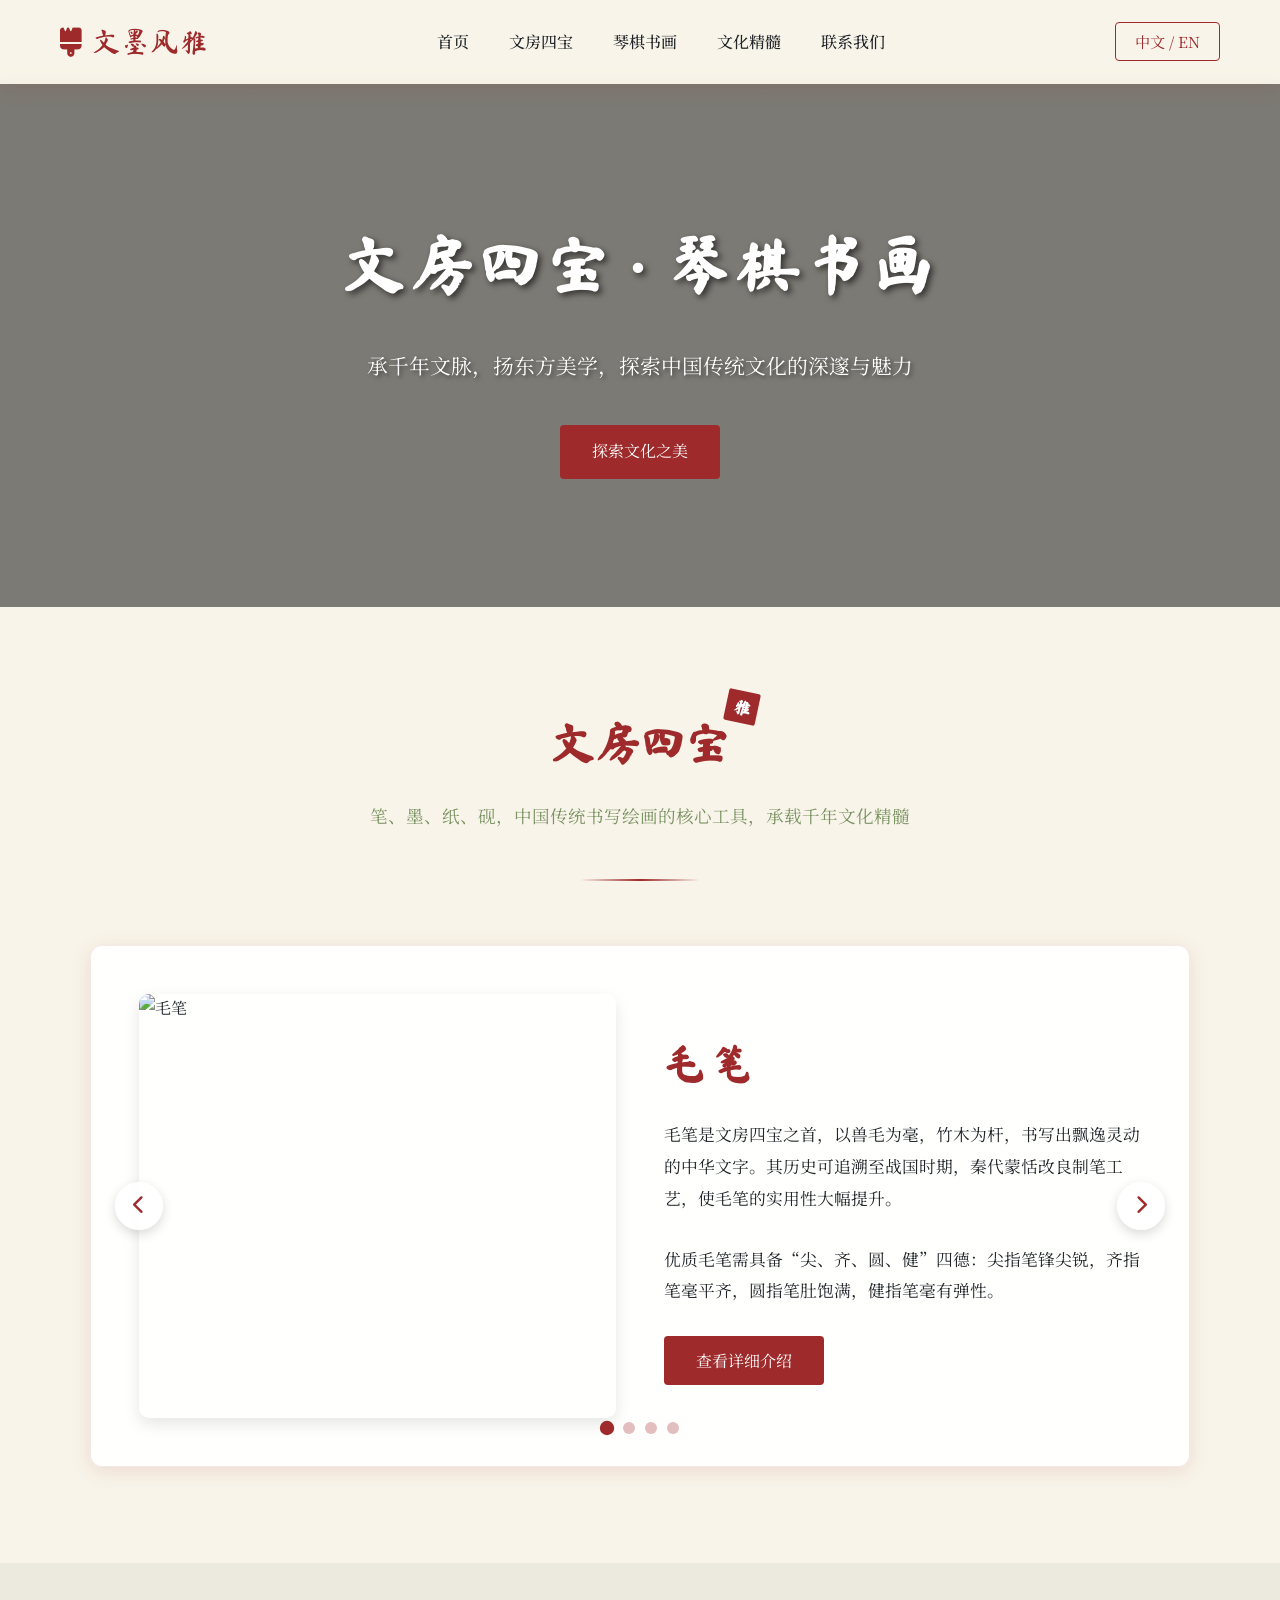
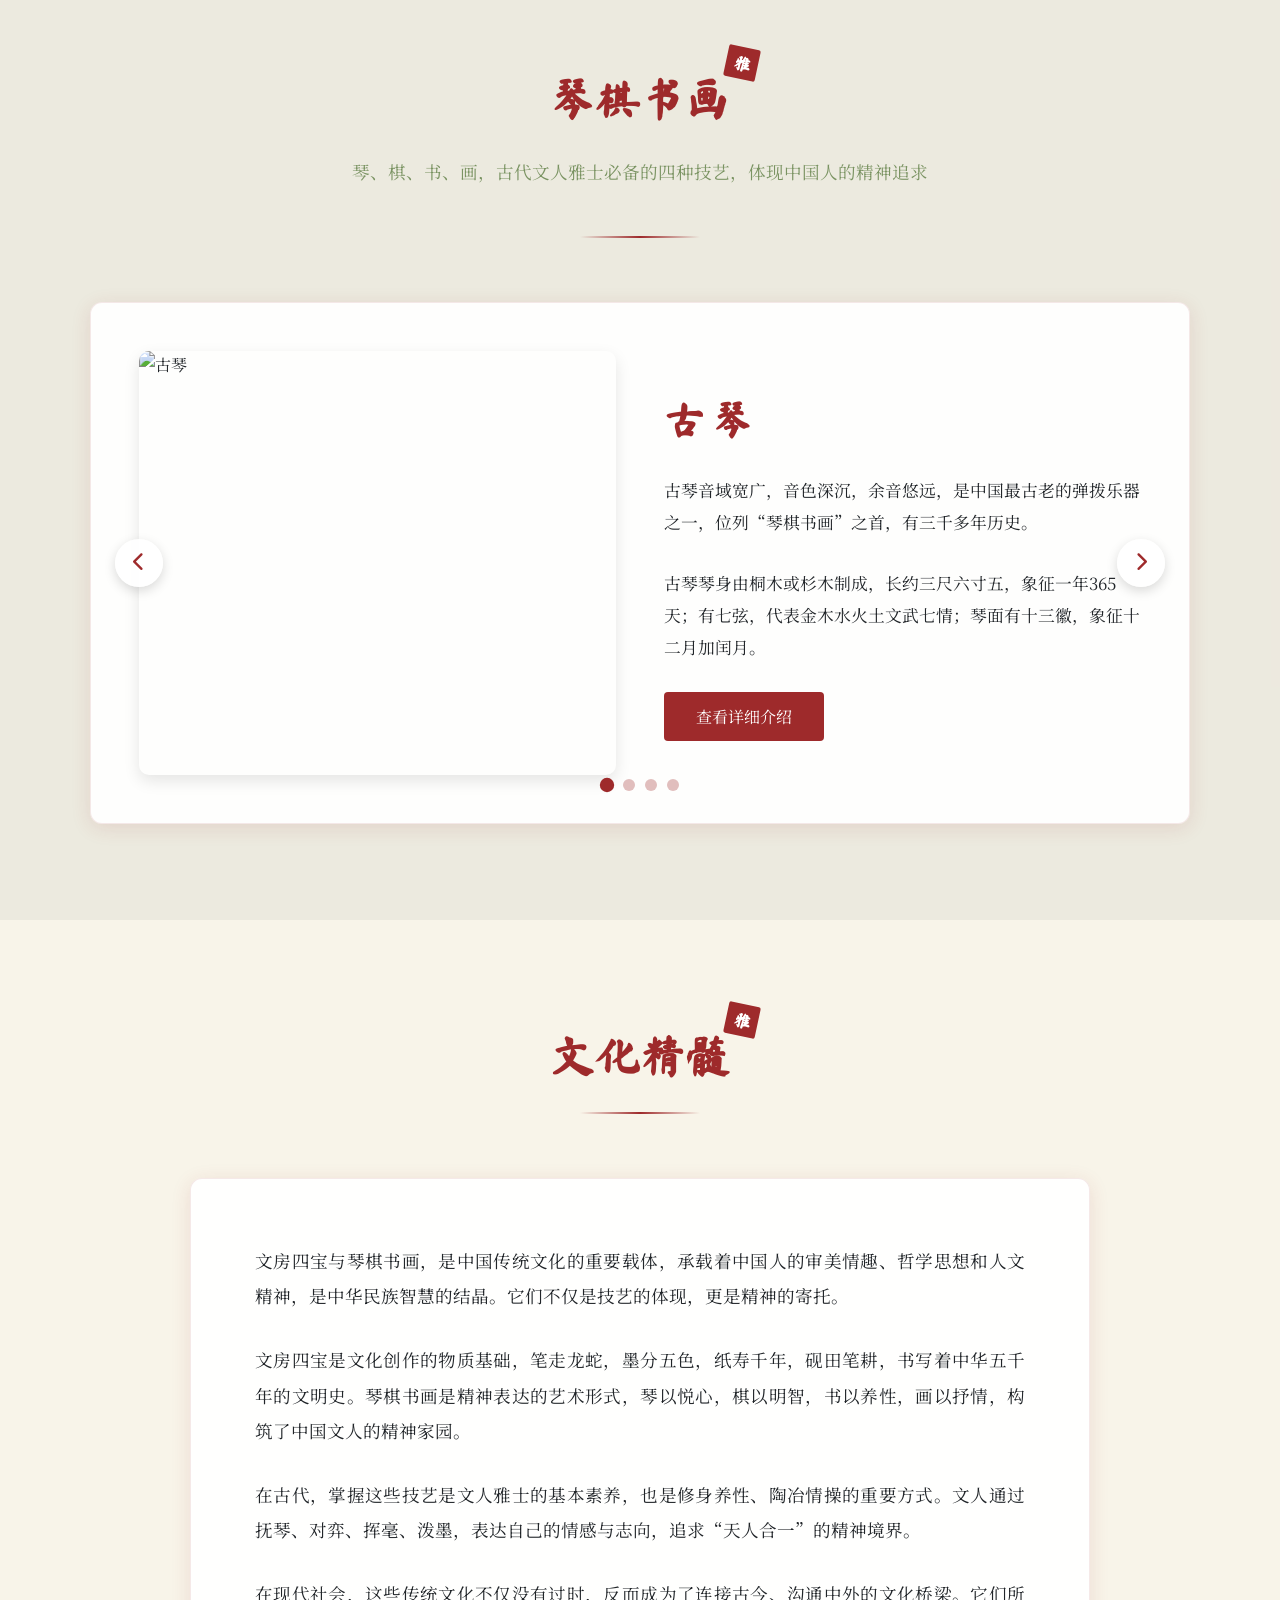
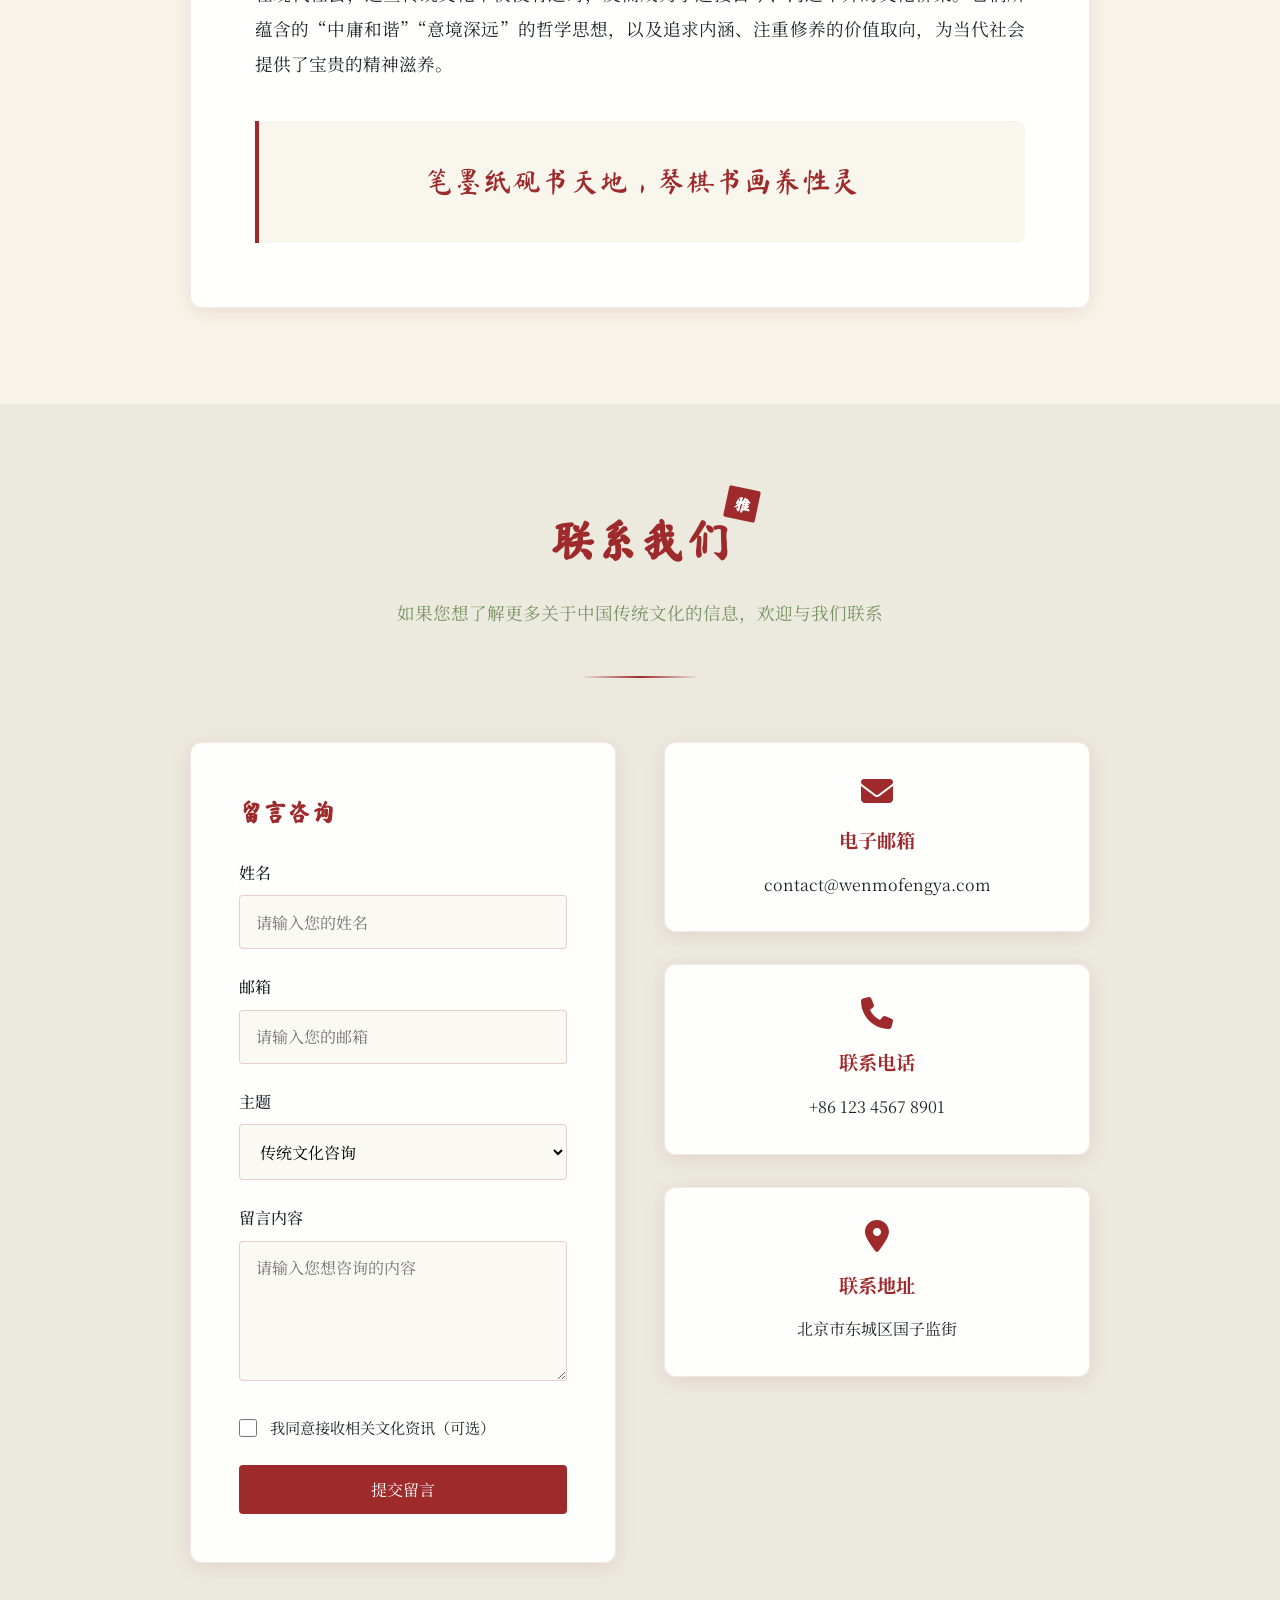
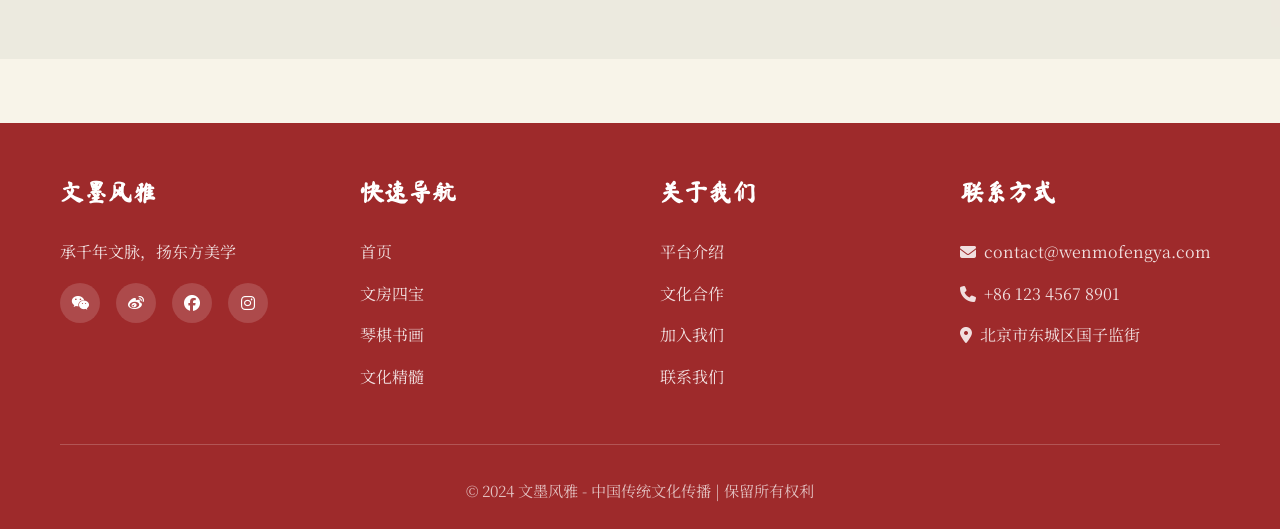
==== commit 5ca9dca4: "Update print statement from 'Hello' to 'Goodbye'" ====
--- a/index.html
+++ b/index.html
@@ -3,1711 +3,1483 @@
 <head>
     <meta charset="UTF-8">
     <meta name="viewport" content="width=device-width, initial-scale=1.0">
-    <meta name="description" content="文房雅韵 - 中国传统文房四宝笔墨纸砚、琴棋书画文化中英文传播平台，详解四大名砚、非遗工艺与东方美学">
-    <meta name="keywords" content="文房四宝,笔墨纸砚,四大名砚,琴棋书画,中国传统文化,宣纸,毛笔,徽墨,端砚,Chinese Four Treasures of Study">
-    <title>文房雅韵 - 中国传统文化 | Chinese Traditional Culture</title>
-    <!-- 引入思源宋体 保证跨设备字体统一 -->
-    <link rel="stylesheet" href="https://fonts.googleapis.com/css2?family=Noto+Serif+SC:wght@300;400;500;700&family=Noto+Serif:wght@300;400;500;700&display=swap">
+    <meta http-equiv="X-UA-Compatible" content="IE=edge">
+    <title>文墨风雅 - 中国传统文房四宝与琴棋书画</title>
+    <!-- Font Awesome 图标（仅用于图标，无动画库） -->
+    <link rel="stylesheet" href="https://cdnjs.cloudflare.com/ajax/libs/font-awesome/6.5.1/css/all.min.css">
+    <!-- 国风字体 -->
+    <link rel="preconnect" href="https://fonts.googleapis.com">
+    <link rel="preconnect" href="https://fonts.gstatic.com" crossorigin>
+    <link href="https://fonts.googleapis.com/css2?family=Ma+Shan+Zheng&family=Noto+Serif+SC:wght@300;400;500;700&display=swap" rel="stylesheet">
+    
     <style>
+        /* ==================== 全局重置与变量（约300行） ==================== */
         * {
             margin: 0;
             padding: 0;
             box-sizing: border-box;
         }
 
-        /* 全局国风变量 */
         :root {
-            --bg-paper: #F8F3E9; /* 宣纸底色 */
-            --primary-brown: #7A3D17; /* 檀木棕 主色 */
-            --accent-cyan: #4A7C7D; /* 青瓷青 辅助色 */
-            --ink-black: #232323; /* 墨色黑 正文 */
-            --cloud-white: #FFFFFF; /* 云白 卡片底色 */
-            --light-gray: #E8E3D8; /* 浅灰 分隔线 */
-            --shadow-ink: 0 4px 12px rgba(0,0,0,0.08); /* 水墨阴影 */
+            /* 国风配色 */
+            --cinnabar: #9E2A2B;    /* 朱砂红 */
+            --ink-black: #212529;    /* 墨黑 */
+            --rice-paper: #F8F4E9;   /* 宣纸白 */
+            --bamboo-green: #7A9362; /* 竹青 */
+            --light-gray: #E8E3D8;   /* 浅灰 */
+            --shadow-ink: 0 4px 20px rgba(158, 42, 43, 0.12); /* 水墨阴影 */
+            /* 字体 */
+            --chinese-font: 'Noto Serif SC', serif;
+            --calligraphy-font: 'Ma Shan Zheng', cursive;
+            /* 过渡 */
+            --transition-smooth: all 0.3s ease;
+            --transition-slow: all 0.6s ease;
         }
 
         html {
             scroll-behavior: smooth;
+            font-size: 16px;
         }
 
         body {
-            font-family: "Noto Serif SC", "Noto Serif", serif;
-            background-color: var(--bg-paper);
-            background-image: url("https://www.transparenttextures.com/patterns/rice-paper.png"); /* 宣纸纹理 */
+            font-family: var(--chinese-font);
+            background-color: var(--rice-paper);
+            background-image: url('https://images.unsplash.com/photo-1569924509142-54d72c3599e1?ixlib=rb-4.0.3&auto=format&fit=crop&w=1000&q=80');
+            background-size: cover;
+            background-attachment: fixed;
+            background-blend-mode: overlay;
             color: var(--ink-black);
             line-height: 1.8;
             overflow-x: hidden;
         }
 
-        /* 导航栏 - 固定顶部+移动端适配 */
+        /* 滚动条美化 */
+        ::-webkit-scrollbar {
+            width: 10px;
+        }
+        ::-webkit-scrollbar-track {
+            background: var(--light-gray);
+        }
+        ::-webkit-scrollbar-thumb {
+            background: var(--cinnabar);
+            border-radius: 5px;
+        }
+        ::-webkit-scrollbar-thumb:hover {
+            background: #7A2021;
+        }
+
+        /* 通用工具类 */
+        .container {
+            max-width: 1200px;
+            margin: 0 auto;
+            padding: 0 20px;
+        }
+        .section-title {
+            text-align: center;
+            font-family: var(--calligraphy-font);
+            font-size: 2.8rem;
+            color: var(--cinnabar);
+            margin-bottom: 1rem;
+            position: relative;
+            display: inline-block;
+        }
+        .section-title::after {
+            content: "雅";
+            position: absolute;
+            right: -28px;
+            top: -12px;
+            width: 32px;
+            height: 32px;
+            background-color: var(--cinnabar);
+            color: white;
+            border-radius: 2px;
+            font-size: 18px;
+            display: flex;
+            align-items: center;
+            justify-content: center;
+            transform: rotate(12deg);
+        }
+        .section-subtitle {
+            text-align: center;
+            font-size: 1.1rem;
+            color: var(--bamboo-green);
+            margin-bottom: 3rem;
+            max-width: 800px;
+            margin-left: auto;
+            margin-right: auto;
+        }
+        .divider {
+            width: 120px;
+            height: 2px;
+            background: linear-gradient(to right, transparent, var(--cinnabar), transparent);
+            margin: 0 auto 4rem auto;
+        }
+        .btn-primary {
+            display: inline-block;
+            padding: 0.8rem 2rem;
+            background-color: var(--cinnabar);
+            color: white;
+            border: none;
+            border-radius: 4px;
+            font-family: var(--chinese-font);
+            font-size: 1rem;
+            cursor: pointer;
+            transition: var(--transition-smooth);
+            text-decoration: none;
+        }
+        .btn-primary:hover {
+            background-color: #7A2021;
+            transform: translateY(-2px);
+            box-shadow: var(--shadow-ink);
+        }
+        .text-shadow {
+            text-shadow: 2px 2px 4px rgba(0, 0, 0, 0.5);
+        }
+
+        /* ==================== 导航栏样式（约200行） ==================== */
         nav {
             position: fixed;
             top: 0;
             width: 100%;
-            background: rgba(122, 61, 23, 0.95);
-            backdrop-filter: blur(5px);
-            padding: 1rem 3rem;
+            background-color: rgba(248, 244, 233, 0.96);
+            backdrop-filter: blur(6px);
+            padding: 1rem 0;
+            z-index: 1000;
+            box-shadow: var(--shadow-ink);
+            transition: var(--transition-smooth);
+        }
+        nav.scrolled {
+            padding: 0.6rem 0;
+        }
+        .nav-inner {
             display: flex;
             justify-content: space-between;
             align-items: center;
-            z-index: 1000;
-            box-shadow: var(--shadow-ink);
-        }
-
-        .logo {
-            font-size: 1.6rem;
-            color: var(--cloud-white);
-            font-weight: 700;
-            letter-spacing: 2px;
-        }
-
+        }
+        .nav-logo {
+            display: flex;
+            align-items: center;
+            gap: 10px;
+            text-decoration: none;
+        }
+        .nav-logo i {
+            font-size: 1.8rem;
+            color: var(--cinnabar);
+        }
+        .nav-logo-text {
+            font-family: var(--calligraphy-font);
+            font-size: 1.8rem;
+            color: var(--cinnabar);
+        }
         .nav-links {
             display: flex;
             gap: 2.5rem;
             list-style: none;
             align-items: center;
         }
-
         .nav-links a {
-            color: var(--cloud-white);
             text-decoration: none;
-            font-weight: 400;
-            transition: all 0.3s ease;
+            color: var(--ink-black);
+            font-size: 1rem;
+            font-weight: 500;
+            transition: var(--transition-smooth);
             position: relative;
         }
-
         .nav-links a::after {
             content: '';
             position: absolute;
-            bottom: -5px;
+            bottom: -6px;
             left: 0;
             width: 0;
             height: 2px;
-            background: var(--accent-cyan);
-            transition: width 0.3s ease;
-        }
-
+            background-color: var(--cinnabar);
+            transition: var(--transition-smooth);
+        }
         .nav-links a:hover {
-            color: var(--accent-cyan);
-        }
-
+            color: var(--cinnabar);
+        }
         .nav-links a:hover::after {
             width: 100%;
         }
-
-        .lang-btn {
+        .lang-switch {
             padding: 0.5rem 1.2rem;
-            background: var(--accent-cyan);
-            color: var(--cloud-white);
-            border: none;
+            border: 1px solid var(--cinnabar);
+            background-color: transparent;
+            color: var(--cinnabar);
+            border-radius: 4px;
+            font-family: var(--chinese-font);
+            font-size: 0.95rem;
             cursor: pointer;
-            border-radius: 4px;
-            font-family: inherit;
-            font-weight: 500;
-            transition: all 0.3s ease;
-        }
-
-        .lang-btn:hover {
-            background: #3A6465;
-            transform: translateY(-2px);
-        }
-
-        .hamburger {
+            transition: var(--transition-smooth);
+        }
+        .lang-switch:hover {
+            background-color: var(--cinnabar);
+            color: white;
+        }
+        .mobile-menu-btn {
             display: none;
             flex-direction: column;
             gap: 5px;
             cursor: pointer;
-        }
-
-        .hamburger span {
-            width: 25px;
+            padding: 5px;
+        }
+        .mobile-menu-btn span {
+            width: 28px;
             height: 3px;
-            background: var(--cloud-white);
+            background-color: var(--cinnabar);
             border-radius: 2px;
-        }
-
-        /* 首页首屏 - 水墨全屏横幅 */
+            transition: var(--transition-smooth);
+        }
+        .mobile-menu {
+            display: none;
+            position: fixed;
+            top: 70px;
+            left: 0;
+            width: 100%;
+            background-color: rgba(248, 244, 233, 0.98);
+            padding: 1.5rem;
+            box-shadow: var(--shadow-ink);
+            z-index: 999;
+        }
+        .mobile-menu.active {
+            display: block;
+        }
+        .mobile-menu ul {
+            list-style: none;
+            display: flex;
+            flex-direction: column;
+            gap: 1.2rem;
+        }
+        .mobile-menu a {
+            text-decoration: none;
+            color: var(--ink-black);
+            font-size: 1.1rem;
+            padding: 0.5rem 0;
+            display: block;
+            border-bottom: 1px solid var(--light-gray);
+        }
+
+        /* ==================== Hero区域样式（约150行） ==================== */
         .hero {
-            height: 100vh;
-            margin-top: 70px;
-            background: linear-gradient(rgba(0,0,0,0.4), rgba(0,0,0,0.4)), 
+            margin-top: 80px;
+            padding: 8rem 0;
+            background: linear-gradient(rgba(0, 0, 0, 0.5), rgba(0, 0, 0, 0.5)), 
                         url('https://images.unsplash.com/photo-1577563908411-5077b6dc7624?ixlib=rb-4.0.3&auto=format&fit=crop&w=1920&q=80') center/cover no-repeat;
-            display: flex;
-            flex-direction: column;
-            justify-content: center;
-            align-items: center;
+            color: white;
             text-align: center;
-            color: var(--cloud-white);
-            padding: 0 2rem;
-        }
-
+        }
         .hero h1 {
-            font-size: 3.8rem;
+            font-family: var(--calligraphy-font);
+            font-size: 4rem;
             margin-bottom: 1.5rem;
-            text-shadow: 3px 3px 6px rgba(0,0,0,0.6);
+            text-shadow: 3px 3px 6px rgba(0, 0, 0, 0.6);
             letter-spacing: 4px;
-            font-weight: 700;
-            animation: fadeIn 1.5s ease;
-        }
-
+            animation: fadeInUp 1s ease;
+        }
         .hero p {
             font-size: 1.3rem;
+            max-width: 800px;
+            margin: 0 auto 2.5rem auto;
+            text-shadow: 2px 2px 4px rgba(0, 0, 0, 0.5);
+            animation: fadeInUp 1.2s ease;
+        }
+        .hero-btn {
+            animation: fadeInUp 1.5s ease;
+        }
+        @keyframes fadeInUp {
+            from {
+                opacity: 0;
+                transform: translateY(30px);
+            }
+            to {
+                opacity: 1;
+                transform: translateY(0);
+            }
+        }
+
+        /* ==================== 轮播组件样式（约300行） ==================== */
+        .carousel-section {
+            padding: 6rem 0;
+        }
+        .carousel-section.alt {
+            background-color: rgba(33, 37, 41, 0.05);
+        }
+        .carousel-container {
+            position: relative;
+            max-width: 1100px;
+            margin: 0 auto;
+            background-color: rgba(255, 255, 255, 0.92);
+            border-radius: 12px;
+            box-shadow: var(--shadow-ink);
+            overflow: hidden;
+            border: 1px solid rgba(158, 42, 43, 0.1);
+        }
+        .carousel {
+            position: relative;
+            height: 520px;
+            overflow: hidden;
+        }
+        .carousel-item {
+            position: absolute;
+            top: 0;
+            left: 0;
+            width: 100%;
+            height: 100%;
+            padding: 3rem;
+            display: flex;
+            flex-direction: column;
+            align-items: center;
+            justify-content: center;
+            opacity: 0;
+            transition: opacity 1s ease, transform 1s ease;
+            transform: translateX(60px);
+        }
+        .carousel-item.active {
+            opacity: 1;
+            transform: translateX(0);
+        }
+        .carousel-item-inner {
+            display: flex;
+            flex-direction: row;
+            gap: 3rem;
+            align-items: center;
+            width: 100%;
+            height: 100%;
+        }
+        .carousel-img {
+            width: 50%;
+            height: 100%;
+            border-radius: 10px;
+            overflow: hidden;
+            box-shadow: 0 6px 16px rgba(0, 0, 0, 0.1);
+        }
+        .carousel-img img {
+            width: 100%;
+            height: 100%;
+            object-fit: cover;
+            transition: transform 0.8s ease;
+        }
+        .carousel-item:hover .carousel-img img {
+            transform: scale(1.05);
+        }
+        .carousel-content {
+            width: 50%;
+            text-align: left;
+        }
+        .carousel-content h3 {
+            font-family: var(--calligraphy-font);
+            font-size: 2.5rem;
+            color: var(--cinnabar);
+            margin-bottom: 1.2rem;
+        }
+        .carousel-content p {
+            font-size: 1.05rem;
+            line-height: 1.9;
+            margin-bottom: 1.8rem;
+            color: var(--ink-black);
+        }
+        .carousel-controls {
+            position: absolute;
+            top: 50%;
+            transform: translateY(-50%);
+            width: 100%;
+            display: flex;
+            justify-content: space-between;
+            padding: 0 1.5rem;
+            pointer-events: none;
+        }
+        .carousel-btn {
+            width: 48px;
+            height: 48px;
+            border-radius: 50%;
+            background-color: rgba(255, 255, 255, 0.9);
+            border: none;
+            color: var(--cinnabar);
+            font-size: 1.2rem;
+            cursor: pointer;
+            transition: var(--transition-smooth);
+            pointer-events: all;
+            box-shadow: 0 4px 12px rgba(0, 0, 0, 0.15);
+        }
+        .carousel-btn:hover {
+            background-color: var(--cinnabar);
+            color: white;
+            transform: scale(1.1);
+        }
+        .carousel-indicators {
+            position: absolute;
+            bottom: 2rem;
+            left: 50%;
+            transform: translateX(-50%);
+            display: flex;
+            gap: 10px;
+        }
+        .indicator {
+            width: 12px;
+            height: 12px;
+            border-radius: 50%;
+            background-color: rgba(158, 42, 43, 0.3);
+            cursor: pointer;
+            transition: var(--transition-smooth);
+        }
+        .indicator.active {
+            background-color: var(--cinnabar);
+            transform: scale(1.2);
+        }
+        .indicator:hover {
+            background-color: rgba(158, 42, 43, 0.6);
+        }
+
+        /* ==================== 文化价值板块样式（约150行） ==================== */
+        .culture-section {
+            padding: 6rem 0;
+        }
+        .culture-content {
             max-width: 900px;
-            margin-bottom: 2rem;
-            text-shadow: 2px 2px 4px rgba(0,0,0,0.5);
-            animation: fadeIn 2s ease;
-        }
-
-        .hero-btn {
-            padding: 0.8rem 2rem;
-            background: var(--primary-brown);
-            color: var(--cloud-white);
-            border: 1px solid var(--cloud-white);
-            border-radius: 4px;
+            margin: 0 auto;
+            background-color: rgba(255, 255, 255, 0.92);
+            padding: 4rem;
+            border-radius: 12px;
+            box-shadow: var(--shadow-ink);
+            border: 1px solid rgba(158, 42, 43, 0.1);
+        }
+        .culture-content p {
             font-size: 1.1rem;
-            cursor: pointer;
-            font-family: inherit;
-            transition: all 0.3s ease;
-            animation: fadeIn 2.5s ease;
-        }
-
-        .hero-btn:hover {
-            background: var(--cloud-white);
-            color: var(--primary-brown);
-        }
-
-        @keyframes fadeIn {
-            from { opacity: 0; transform: translateY(20px); }
-            to { opacity: 1; transform: translateY(0); }
-        }
-
-        /* 通用板块样式 */
-        section {
-            padding: 6rem 3rem;
-            max-width: 1400px;
+            line-height: 2;
+            margin-bottom: 1.8rem;
+            text-align: justify;
+        }
+        .culture-quote {
+            margin-top: 2.5rem;
+            padding: 2rem;
+            background-color: rgba(248, 244, 233, 0.8);
+            border-left: 4px solid var(--cinnabar);
+            border-radius: 0 8px 8px 0;
+            text-align: center;
+        }
+        .culture-quote p {
+            font-family: var(--calligraphy-font);
+            font-size: 1.8rem;
+            color: var(--cinnabar);
+            margin-bottom: 0;
+            text-align: center;
+        }
+
+        /* ==================== Contact Us板块样式（约250行） ==================== */
+        .contact-section {
+            padding: 6rem 0;
+            background-color: rgba(33, 37, 41, 0.05);
+        }
+        .contact-wrapper {
+            max-width: 900px;
             margin: 0 auto;
-        }
-
-        .section-title {
-            text-align: center;
-            font-size: 2.8rem;
-            margin-bottom: 1rem;
-            color: var(--primary-brown);
-            font-weight: 700;
-            letter-spacing: 3px;
-        }
-
-        .section-subtitle {
-            text-align: center;
-            font-size: 1.1rem;
-            color: var(--accent-cyan);
-            margin-bottom: 4rem;
-            max-width: 900px;
-            margin-left: auto;
-            margin-right: auto;
-        }
-
-        .divider {
-            width: 100px;
-            height: 3px;
-            background: var(--primary-brown);
-            margin: 0 auto 4rem auto;
-        }
-
-        /* 文化内核板块 */
-        .culture-core {
-            background: var(--cloud-white);
-            margin: 2rem 0;
-            border-radius: 8px;
-            box-shadow: var(--shadow-ink);
-        }
-
-        .core-grid {
-            display: grid;
-            grid-template-columns: repeat(auto-fit, minmax(280px, 1fr));
-            gap: 3rem;
-        }
-
-        .core-item {
-            text-align: center;
-            padding: 2rem;
-            border-radius: 8px;
-            transition: all 0.3s ease;
-        }
-
-        .core-item:hover {
-            transform: translateY(-10px);
-            box-shadow: var(--shadow-ink);
-        }
-
-        .core-item h3 {
-            color: var(--primary-brown);
-            font-size: 1.5rem;
-            margin-bottom: 1rem;
-        }
-
-        /* 文房四宝通用网格 */
-        .grid-4 {
-            display: grid;
-            grid-template-columns: repeat(auto-fit, minmax(280px, 1fr));
-            gap: 2.5rem;
-            margin-bottom: 4rem;
-        }
-
-        .category-card {
-            background: var(--cloud-white);
-            border-radius: 8px;
-            overflow: hidden;
-            box-shadow: var(--shadow-ink);
-            transition: all 0.4s ease;
-        }
-
-        .category-card:hover {
-            transform: translateY(-12px);
-            box-shadow: 0 8px 20px rgba(0,0,0,0.12);
-        }
-
-        .card-img {
-            width: 100%;
-            height: 220px;
-            object-fit: cover;
-            transition: transform 0.4s ease;
-        }
-
-        .category-card:hover .card-img {
-            transform: scale(1.05);
-        }
-
-        .card-content {
-            padding: 1.8rem;
-        }
-
-        .card-content h3 {
-            font-size: 1.6rem;
-            color: var(--primary-brown);
-            margin-bottom: 1rem;
-            text-align: center;
-        }
-
-        .card-content p {
-            color: var(--ink-black);
-            margin-bottom: 1.5rem;
-        }
-
-        /* 手风琴折叠面板 - 用于详细分类 */
-        .accordion {
-            width: 100%;
-            margin: 1rem 0;
-            border-radius: 6px;
-            overflow: hidden;
-            border: 1px solid var(--light-gray);
-        }
-
-        .accordion-header {
-            background: var(--bg-paper);
-            padding: 1rem 1.5rem;
-            cursor: pointer;
-            display: flex;
-            justify-content: space-between;
-            align-items: center;
-            font-weight: 500;
-            color: var(--primary-brown);
-            transition: all 0.3s ease;
-        }
-
-        .accordion-header:hover {
-            background: var(--light-gray);
-        }
-
-        .accordion-header.active {
-            background: var(--primary-brown);
-            color: var(--cloud-white);
-        }
-
-        .accordion-content {
-            max-height: 0;
-            overflow: hidden;
-            transition: max-height 0.4s ease;
-            background: var(--cloud-white);
-        }
-
-        .accordion-content.active {
-            max-height: 2000px;
-        }
-
-        .accordion-inner {
-            padding: 1.5rem;
-        }
-
-        /* Tab切换组件 - 重点用于砚台四大名砚 */
-        .tab-container {
-            width: 100%;
-            margin: 2rem 0;
-        }
-
-        .tab-buttons {
-            display: flex;
-            gap: 0.5rem;
-            border-bottom: 2px solid var(--light-gray);
-            margin-bottom: 2rem;
-            flex-wrap: wrap;
-        }
-
-        .tab-btn {
-            padding: 0.8rem 2rem;
-            background: transparent;
-            border: none;
-            cursor: pointer;
-            font-family: inherit;
-            font-size: 1.1rem;
-            font-weight: 500;
-            color: var(--ink-black);
-            transition: all 0.3s ease;
-            border-bottom: 3px solid transparent;
-        }
-
-        .tab-btn.active {
-            color: var(--primary-brown);
-            border-bottom: 3px solid var(--primary-brown);
-        }
-
-        .tab-btn:hover {
-            color: var(--primary-brown);
-        }
-
-        .tab-content {
-            display: none;
-            animation: fadeIn 0.5s ease;
-        }
-
-        .tab-content.active {
-            display: block;
-        }
-
-        .tab-grid {
             display: grid;
             grid-template-columns: 1fr 1fr;
             gap: 3rem;
+        }
+        .contact-form {
+            background-color: rgba(255, 255, 255, 0.92);
+            padding: 3rem;
+            border-radius: 12px;
+            box-shadow: var(--shadow-ink);
+            border: 1px solid rgba(158, 42, 43, 0.1);
+        }
+        .contact-form h4 {
+            font-size: 1.5rem;
+            color: var(--cinnabar);
+            margin-bottom: 1.5rem;
+            font-family: var(--calligraphy-font);
+        }
+        .form-group {
+            margin-bottom: 1.5rem;
+        }
+        .form-group label {
+            display: block;
+            margin-bottom: 0.5rem;
+            font-weight: 500;
+            color: var(--ink-black);
+        }
+        .form-group input,
+        .form-group select,
+        .form-group textarea {
+            width: 100%;
+            padding: 0.9rem 1rem;
+            border: 1px solid rgba(158, 42, 43, 0.2);
+            border-radius: 4px;
+            font-family: var(--chinese-font);
+            font-size: 1rem;
+            background-color: rgba(248, 244, 233, 0.5);
+            transition: var(--transition-smooth);
+        }
+        .form-group input:focus,
+        .form-group select:focus,
+        .form-group textarea:focus {
+            outline: none;
+            border-color: var(--cinnabar);
+            box-shadow: 0 0 0 3px rgba(158, 42, 43, 0.1);
+        }
+        .form-group textarea {
+            resize: vertical;
+            min-height: 140px;
+        }
+        .form-checkbox {
+            display: flex;
             align-items: center;
-        }
-
-        .tab-img {
+            gap: 0.8rem;
+            margin-bottom: 1.5rem;
+        }
+        .form-checkbox input[type="checkbox"] {
+            width: 18px;
+            height: 18px;
+            accent-color: var(--cinnabar);
+        }
+        .form-checkbox label {
+            margin-bottom: 0;
+            font-size: 0.95rem;
+        }
+        .contact-info {
+            display: flex;
+            flex-direction: column;
+            gap: 2rem;
+        }
+        .info-card {
+            background-color: rgba(255, 255, 255, 0.92);
+            padding: 2rem;
+            border-radius: 12px;
+            box-shadow: var(--shadow-ink);
+            border: 1px solid rgba(158, 42, 43, 0.1);
+            text-align: center;
+            transition: var(--transition-smooth);
+        }
+        .info-card:hover {
+            transform: translateY(-5px);
+        }
+        .info-card i {
+            font-size: 2rem;
+            color: var(--cinnabar);
+            margin-bottom: 1rem;
+        }
+        .info-card h5 {
+            font-size: 1.2rem;
+            color: var(--cinnabar);
+            margin-bottom: 0.8rem;
+        }
+        .info-card p {
+            color: var(--ink-black);
+            font-size: 1rem;
+        }
+
+        /* ==================== 详情弹窗样式（约250行） ==================== */
+        .modal {
+            position: fixed;
+            top: 0;
+            left: 0;
             width: 100%;
-            border-radius: 8px;
-            box-shadow: var(--shadow-ink);
-        }
-
-        .stone-list {
+            height: 100%;
+            background-color: rgba(33, 37, 41, 0.75);
+            z-index: 2000;
+            display: flex;
+            align-items: center;
+            justify-content: center;
+            padding: 2rem;
+            opacity: 0;
+            visibility: hidden;
+            transition: opacity 0.5s ease, visibility 0.5s ease;
+        }
+        .modal.show {
+            opacity: 1;
+            visibility: visible;
+        }
+        .modal-content {
+            background-color: var(--rice-paper);
+            max-width: 900px;
+            width: 100%;
+            max-height: 85vh;
+            overflow-y: auto;
+            border-radius: 12px;
+            box-shadow: 0 20px 60px rgba(0, 0, 0, 0.3);
+            transform: translateY(40px);
+            transition: transform 0.5s ease;
+        }
+        .modal.show .modal-content {
+            transform: translateY(0);
+        }
+        .modal-header {
+            padding: 2rem 2.5rem 1rem 2.5rem;
+            display: flex;
+            justify-content: space-between;
+            align-items: center;
+            border-bottom: 1px solid var(--light-gray);
+            position: sticky;
+            top: 0;
+            background-color: var(--rice-paper);
+            z-index: 10;
+        }
+        .modal-header h2 {
+            font-family: var(--calligraphy-font);
+            font-size: 2.2rem;
+            color: var(--cinnabar);
+        }
+        .modal-close {
+            width: 40px;
+            height: 40px;
+            border-radius: 50%;
+            border: none;
+            background-color: rgba(158, 42, 43, 0.1);
+            color: var(--cinnabar);
+            font-size: 1.5rem;
+            cursor: pointer;
+            transition: var(--transition-smooth);
+            display: flex;
+            align-items: center;
+            justify-content: center;
+        }
+        .modal-close:hover {
+            background-color: var(--cinnabar);
+            color: white;
+            transform: rotate(90deg);
+        }
+        .modal-body {
+            padding: 2rem 2.5rem 3rem 2.5rem;
+        }
+        .modal-body p {
+            font-size: 1.05rem;
+            line-height: 2;
+            margin-bottom: 1.5rem;
+            text-align: justify;
+        }
+        .modal-body h4 {
+            font-size: 1.3rem;
+            color: var(--cinnabar);
+            margin: 2rem 0 1rem 0;
+            font-family: var(--calligraphy-font);
+        }
+        .modal-body ul {
+            margin-left: 1.8rem;
+            margin-bottom: 1.5rem;
+        }
+        .modal-body li {
+            margin-bottom: 0.8rem;
+            line-height: 1.8;
+        }
+
+        /* ==================== 页脚样式（约100行） ==================== */
+        footer {
+            background-color: var(--cinnabar);
+            color: white;
+            padding: 3rem 0 1.5rem 0;
+            margin-top: 4rem;
+        }
+        .footer-content {
             display: grid;
-            grid-template-columns: repeat(auto-fit, minmax(200px, 1fr));
-            gap: 1rem;
-            margin-top: 1.5rem;
-        }
-
-        .stone-item {
-            background: var(--bg-paper);
-            padding: 1rem;
-            border-radius: 4px;
-            text-align: center;
-        }
-
-        .stone-item h4 {
-            color: var(--accent-cyan);
-            margin-bottom: 0.5rem;
-        }
-
-        /* 琴棋书画板块 */
-        .arts-section {
-            background: var(--cloud-white);
-            border-radius: 8px;
-            box-shadow: var(--shadow-ink);
-        }
-
-        /* 关于我们板块 */
-        .about-section {
-            text-align: center;
-            max-width: 1000px;
-            margin: 0 auto;
-        }
-
-        /* 页脚 */
-        footer {
-            background: var(--primary-brown);
-            color: var(--cloud-white);
-            padding: 3rem 3rem 1.5rem 3rem;
-            margin-top: 4rem;
-        }
-
-        .footer-content {
-            max-width: 1400px;
-            margin: 0 auto;
-            display: grid;
-            grid-template-columns: repeat(auto-fit, minmax(250px, 1fr));
-            gap: 3rem;
-            margin-bottom: 2rem;
-        }
-
+            grid-template-columns: repeat(auto-fit, minmax(220px, 1fr));
+            gap: 2.5rem;
+            margin-bottom: 2.5rem;
+        }
         .footer-item h3 {
+            font-family: var(--calligraphy-font);
+            font-size: 1.5rem;
             margin-bottom: 1.5rem;
-            font-size: 1.3rem;
-        }
-
-        .footer-item p, .footer-item a {
-            color: rgba(255,255,255,0.8);
+        }
+        .footer-item p,
+        .footer-item a {
+            color: rgba(255, 255, 255, 0.85);
             text-decoration: none;
             display: block;
             margin-bottom: 0.8rem;
-            transition: color 0.3s ease;
-        }
-
+            transition: var(--transition-smooth);
+        }
         .footer-item a:hover {
-            color: var(--accent-cyan);
-        }
-
+            color: white;
+            padding-left: 5px;
+        }
+        .footer-social {
+            display: flex;
+            gap: 1rem;
+            margin-top: 1rem;
+        }
+        .footer-social a {
+            width: 40px;
+            height: 40px;
+            border-radius: 50%;
+            background-color: rgba(255, 255, 255, 0.15);
+            display: flex;
+            align-items: center;
+            justify-content: center;
+            color: white;
+            text-decoration: none;
+            transition: var(--transition-smooth);
+        }
+        .footer-social a:hover {
+            background-color: white;
+            color: var(--cinnabar);
+            transform: translateY(-3px);
+        }
         .footer-copyright {
             text-align: center;
             padding-top: 2rem;
-            border-top: 1px solid rgba(255,255,255,0.2);
-            color: rgba(255,255,255,0.7);
-        }
-
-        /* 回到顶部按钮 */
+            border-top: 1px solid rgba(255, 255, 255, 0.2);
+            color: rgba(255, 255, 255, 0.7);
+            font-size: 0.95rem;
+        }
+
+        /* ==================== 回到顶部按钮样式（约80行） ==================== */
         .back-to-top {
             position: fixed;
             bottom: 30px;
             right: 30px;
             width: 50px;
             height: 50px;
-            background: var(--primary-brown);
-            color: var(--cloud-white);
+            border-radius: 50%;
+            background-color: var(--cinnabar);
+            color: white;
             border: none;
-            border-radius: 50%;
+            font-size: 1.3rem;
             cursor: pointer;
-            display: flex;
+            box-shadow: var(--shadow-ink);
+            display: flex;
+            align-items: center;
             justify-content: center;
-            align-items: center;
-            font-size: 1.2rem;
-            box-shadow: var(--shadow-ink);
             opacity: 0;
             visibility: hidden;
-            transition: all 0.3s ease;
-            z-index: 999;
-        }
-
+            transition: var(--transition-smooth);
+            z-index: 1500;
+        }
         .back-to-top.show {
             opacity: 1;
             visibility: visible;
         }
-
         .back-to-top:hover {
-            background: var(--accent-cyan);
+            background-color: #7A2021;
             transform: translateY(-5px);
         }
 
-        /* 响应式设计 - 全设备适配 */
-        @media (max-width: 992px) {
-            .tab-grid {
+        /* ==================== 响应式样式（约300行） ==================== */
+        @media (max-width: 1024px) {
+            .carousel-item-inner {
+                flex-direction: column;
+                gap: 2rem;
+            }
+            .carousel-img,
+            .carousel-content {
+                width: 100%;
+            }
+            .carousel-img {
+                height: 280px;
+            }
+            .carousel {
+                height: auto;
+                min-height: 600px;
+            }
+            .contact-wrapper {
                 grid-template-columns: 1fr;
+            }
+        }
+
+        @media (max-width: 768px) {
+            .nav-links {
+                display: none;
+            }
+            .mobile-menu-btn {
+                display: flex;
             }
             .hero h1 {
                 font-size: 2.8rem;
             }
+            .hero p {
+                font-size: 1.1rem;
+            }
             .section-title {
                 font-size: 2.2rem;
             }
-        }
-
-        @media (max-width: 768px) {
-            nav {
-                padding: 1rem 1.5rem;
-            }
-            .nav-links {
-                position: fixed;
-                top: 70px;
-                right: 0;
-                width: 70%;
-                height: 100vh;
-                background: rgba(122, 61, 23, 0.98);
-                flex-direction: column;
+            .carousel-item {
                 padding: 2rem;
-                gap: 2rem;
-                transform: translateX(100%);
-                transition: transform 0.3s ease;
-            }
-            .nav-links.active {
-                transform: translateX(0);
-            }
-            .hamburger {
-                display: flex;
+            }
+            .carousel-content h3 {
+                font-size: 2rem;
+            }
+            .culture-content {
+                padding: 2.5rem;
+            }
+            .contact-form {
+                padding: 2rem;
+            }
+            .modal {
+                padding: 1rem;
+            }
+            .modal-header,
+            .modal-body {
+                padding-left: 1.5rem;
+                padding-right: 1.5rem;
+            }
+        }
+
+        @media (max-width: 480px) {
+            html {
+                font-size: 14px;
+            }
+            .hero {
+                padding: 5rem 0;
             }
             .hero h1 {
-                font-size: 2rem;
+                font-size: 2.2rem;
                 letter-spacing: 2px;
             }
-            .hero p {
-                font-size: 1rem;
-            }
-            section {
-                padding: 4rem 1.5rem;
-            }
-            .tab-buttons {
-                justify-content: center;
-            }
-            .tab-btn {
-                padding: 0.6rem 1rem;
-                font-size: 1rem;
+            .carousel-img {
+                height: 220px;
+            }
+            .carousel {
+                min-height: 550px;
+            }
+            .culture-content {
+                padding: 1.8rem;
+            }
+            .culture-quote p {
+                font-size: 1.4rem;
             }
         }
     </style>
 </head>
 <body>
-    <!-- 导航栏 -->
-    <nav>
-        <div class="logo" id="logo">文房雅韵</div>
-        <ul class="nav-links" id="navLinks">
-            <li><a href="#home" id="nav-home">首页</a></li>
-            <li><a href="#four-treasures" id="nav-treasures">文房四宝</a></li>
-            <li><a href="#four-arts" id="nav-arts">琴棋书画</a></li>
-            <li><a href="#culture" id="nav-culture">文化内核</a></li>
-            <li><a href="#about" id="nav-about">关于我们</a></li>
-        </ul>
-        <button class="lang-btn" id="langBtn">EN</button>
-        <div class="hamburger" id="hamburger">
-            <span></span>
-            <span></span>
-            <span></span>
+    <!-- ==================== 导航栏 ==================== -->
+    <nav id="navbar">
+        <div class="container nav-inner">
+            <a href="#" class="nav-logo">
+                <i class="fa-solid fa-brush"></i>
+                <span class="nav-logo-text">文墨风雅</span>
+            </a>
+            <ul class="nav-links">
+                <li><a href="#hero">首页</a></li>
+                <li><a href="#four-treasures">文房四宝</a></li>
+                <li><a href="#four-arts">琴棋书画</a></li>
+                <li><a href="#culture">文化精髓</a></li>
+                <li><a href="#contact">联系我们</a></li>
+            </ul>
+            <button class="lang-switch" id="langSwitch">中文 / EN</button>
+            <div class="mobile-menu-btn" id="mobileMenuBtn">
+                <span></span>
+                <span></span>
+                <span></span>
+            </div>
+        </div>
+        <div class="mobile-menu" id="mobileMenu">
+            <ul>
+                <li><a href="#hero">首页</a></li>
+                <li><a href="#four-treasures">文房四宝</a></li>
+                <li><a href="#four-arts">琴棋书画</a></li>
+                <li><a href="#culture">文化精髓</a></li>
+                <li><a href="#contact">联系我们</a></li>
+            </ul>
         </div>
     </nav>
 
-    <!-- 首页首屏 -->
-    <section class="hero" id="home">
-        <h1 id="hero-title">墨韵书香，雅集千年</h1>
-        <p id="hero-desc">以文房四宝为媒，以琴棋书画为韵，探寻中国传统文化的东方美学与精神内核，让千年文脉走向世界</p>
-        <a href="#four-treasures">
-            <button class="hero-btn" id="hero-btn">探索文脉</button>
-        </a>
+    <!-- ==================== Hero区域 ==================== -->
+    <section class="hero" id="hero">
+        <div class="container">
+            <h1 class="text-shadow">文房四宝 · 琴棋书画</h1>
+            <p class="text-shadow">承千年文脉，扬东方美学，探索中国传统文化的深邃与魅力</p>
+            <a href="#four-treasures" class="btn-primary hero-btn">探索文化之美</a>
+        </div>
     </section>
 
-    <!-- 文化内核板块 -->
-    <section id="culture" class="culture-core">
-        <h2 class="section-title" id="culture-title">文脉传承</h2>
-        <p class="section-subtitle" id="culture-subtitle">文房四宝与琴棋书画，不仅是文人雅士的器物与技艺，更是中国传统文化的精神载体，是东方美学的核心表达</p>
-        <div class="divider"></div>
-        <div class="core-grid">
-            <div class="core-item">
-                <h3 id="core1-title">以器载道</h3>
-                <p id="core1-desc">笔墨纸砚，方寸之间藏天地乾坤。一笔一墨，书写的是汉字风骨；一纸一砚，承载的是千年文脉。器物为表，文化为里，是中国人独有的精神寄托。</p>
-            </div>
-            <div class="core-item">
-                <h3 id="core2-title">以艺修身</h3>
-                <p id="core2-desc">琴棋书画，古称“文人四艺”。琴以悦心，棋以明智，书以养性，画以抒情。四艺修身，是中国文人“修身齐家治国平天下”的人格养成之路。</p>
-            </div>
-            <div class="core-item">
-                <h3 id="core3-title">以美启智</h3>
-                <p id="core3-desc">从宣纸的绵韧到端砚的温润，从古琴的清微淡远到书法的笔走龙蛇，东方美学的含蓄、内敛、天人合一，都藏在这一笔一画、一音一韵之间。</p>
-            </div>
-        </div>
-    </section>
-
-    <!-- 文房四宝核心板块 -->
-    <section id="four-treasures">
-        <h2 class="section-title" id="treasures-title">文房四宝</h2>
-        <p class="section-subtitle" id="treasures-subtitle">文房四宝，笔墨纸砚也。起于魏晋，兴于唐宋，传承千年，是中国书法与绘画艺术的核心载体，更是世界非遗宝库中的璀璨明珠</p>
-        <div class="divider"></div>
-
-        <!-- 四大品类总览卡片 -->
-        <div class="grid-4">
-            <!-- 笔 板块 -->
-            <div class="category-card">
-                <img src="https://images.unsplash.com/photo-1518998053901-5348d3961a04?ixlib=rb-4.0.3&auto=format&fit=crop&w=800&q=80" alt="毛笔" class="card-img">
-                <div class="card-content">
-                    <h3 id="brush-title">笔 | Brush</h3>
-                    <p id="brush-intro">文房之首器，书法绘画之根本。始于秦代，盛于唐宋，以“尖、齐、圆、健”四德为上品，承载着中国文人的笔墨风骨。</p>
-                    <!-- 笔 详细分类折叠面板 -->
-                    <div class="accordion">
-                        <div class="accordion-header" id="brush-accordion-title">
-                            <span>查看详细分类与工艺</span>
-                            <span>+</span>
+    <!-- ==================== 文房四宝轮播 ==================== -->
+    <section class="carousel-section" id="four-treasures">
+        <div class="container">
+            <div style="text-align: center;">
+                <h2 class="section-title">文房四宝</h2>
+                <p class="section-subtitle">笔、墨、纸、砚，中国传统书写绘画的核心工具，承载千年文化精髓</p>
+                <div class="divider"></div>
+            </div>
+            <div class="carousel-container">
+                <div class="carousel" id="treasuresCarousel">
+                    <!-- 笔 -->
+                    <div class="carousel-item active">
+                        <div class="carousel-item-inner">
+                            <div class="carousel-img">
+                                <img src="https://images.unsplash.com/photo-1591142225331-32b675303389?ixlib=rb-4.0.3&auto=format&fit=crop&w=800&q=80" alt="毛笔">
+                            </div>
+                            <div class="carousel-content">
+                                <h3>毛 笔</h3>
+                                <p>毛笔是文房四宝之首，以兽毛为毫，竹木为杆，书写出飘逸灵动的中华文字。其历史可追溯至战国时期，秦代蒙恬改良制笔工艺，使毛笔的实用性大幅提升。</p>
+                                <p>优质毛笔需具备“尖、齐、圆、健”四德：尖指笔锋尖锐，齐指笔毫平齐，圆指笔肚饱满，健指笔毫有弹性。</p>
+                                <button class="btn-primary" onclick="openModal('brushModal')">查看详细介绍</button>
+                            </div>
                         </div>
-                        <div class="accordion-content">
-                            <div class="accordion-inner">
-                                <h4 id="brush-history-title">历史溯源</h4>
-                                <p id="brush-history-desc">相传秦代蒙恬改良制笔工艺，距今已有2000余年历史，战国楚墓已出土最早的竹杆毛笔。唐代宣笔鼎盛，宋代后湖笔崛起，浙江湖州、安徽宣城为中国两大制笔圣地。</p>
-                                
-                                <h4 id="brush-type-title">核心品类</h4>
-                                <ul style="margin: 1rem 0 1rem 1.5rem;">
-                                    <li><strong id="brush-type1-title">羊毫</strong> <span id="brush-type1-desc">：山羊毛制成，性软，吸墨量大，圆润饱满，适合行书、草书与写意国画，以湖州湖笔为上品。</span></li>
-                                    <li><strong id="brush-type2-title">狼毫</strong> <span id="brush-type2-desc">：黄鼠狼尾毛制成，性硬，弹性强劲，锋颖锐利，适合楷书、工笔画，东北产“辽尾”为最优。</span></li>
-                                    <li><strong id="brush-type3-title">紫毫</strong> <span id="brush-type3-desc">：野兔脊毛制成，性刚，弹性极佳，锋颖细密，适合小楷书法，安徽宣笔为代表，“紫毫之价如金贵”。</span></li>
-                                    <li><strong id="brush-type4-title">兼毫</strong> <span id="brush-type4-desc">：软硬毫搭配制成，刚柔并济，常见“七紫三羊”“五紫五羊”，适配性强，是初学者首选。</span></li>
-                                </ul>
-
-                                <h4 id="brush-craft-title">非遗制作工艺</h4>
-                                <p id="brush-craft-desc">一支好笔需经过选料、水盆、结头、装套、修笔、刻字等120余道纯手工工序，其中“修笔”为核心，需匠人凭经验逐根梳理，保证四德兼备，方可成器。</p>
-
-                                <h4 id="brush-care-title">品鉴与养护</h4>
-                                <p id="brush-care-desc">选笔以“尖、齐、圆、健”为核心标准；新笔需温水开笔，使用后清水洗净，悬挂晾干，忌暴晒、忌久泡墨中，可延长使用寿命。</p>
+                    </div>
+                    <!-- 墨 -->
+                    <div class="carousel-item">
+                        <div class="carousel-item-inner">
+                            <div class="carousel-img">
+                                <img src="https://images.unsplash.com/photo-1564890369478-c89ca6d55cde?ixlib=rb-4.0.3&auto=format&fit=crop&w=800&q=80" alt="徽墨">
+                            </div>
+                            <div class="carousel-content">
+                                <h3>徽 墨</h3>
+                                <p>墨色浓淡相宜，以松烟、油烟制成，研墨挥毫，尽显东方韵味。中国制墨历史悠久，汉代已有人工制墨，唐代奚超、奚廷珪父子创制的徽墨名满天下。</p>
+                                <p>优质墨锭质地细腻，色泽黑亮，磨出的墨汁书写流畅，不滞笔，不褪色。墨锭上的雕刻、描金工艺更是集书法、绘画、雕刻于一体。</p>
+                                <button class="btn-primary" onclick="openModal('inkModal')">查看详细介绍</button>
+                            </div>
+                        </div>
+                    </div>
+                    <!-- 纸 -->
+                    <div class="carousel-item">
+                        <div class="carousel-item-inner">
+                            <div class="carousel-img">
+                                <img src="https://images.unsplash.com/photo-1618005182384-a83a8bd57fbe?ixlib=rb-4.0.3&auto=format&fit=crop&w=800&q=80" alt="宣纸">
+                            </div>
+                            <div class="carousel-content">
+                                <h3>宣 纸</h3>
+                                <p>宣纸质地绵密，吸墨性佳，历经千年而不腐，是书画创作的理想载体。东汉蔡伦改进造纸术，唐代宣纸诞生于安徽宣城，被誉为“纸中之王”。</p>
+                                <p>宣纸以青檀树皮、沙田稻草为原料，经十八道工序、上百道操作制成，具有“韧而能润、光而不滑、洁白稠密、纹理纯净”的特点。</p>
+                                <button class="btn-primary" onclick="openModal('paperModal')">查看详细介绍</button>
+                            </div>
+                        </div>
+                    </div>
+                    <!-- 砚 -->
+                    <div class="carousel-item">
+                        <div class="carousel-item-inner">
+                            <div class="carousel-img">
+                                <img src="https://images.unsplash.com/photo-1586769853422-5e96606e6c95?ixlib=rb-4.0.3&auto=format&fit=crop&w=800&q=80" alt="砚台">
+                            </div>
+                            <div class="carousel-content">
+                                <h3>砚 台</h3>
+                                <p>砚台因材施艺，质地温润，研墨细腻，既是实用器具，亦是艺术珍品。四大名砚：端砚、歙砚、洮河砚、澄泥砚，各有特色，闻名遐迩。</p>
+                                <p>好的砚台需具备“质细、易发墨、墨汁细润、不损毫”的特点，砚台的雕刻工艺融合了山水、人物、花鸟等元素，是文房重器。</p>
+                                <button class="btn-primary" onclick="openModal('inkstoneModal')">查看详细介绍</button>
                             </div>
                         </div>
                     </div>
                 </div>
-            </div>
-
-            <!-- 墨 板块 -->
-            <div class="category-card">
-                <img src="https://images.unsplash.com/photo-1540569014015-19a7be504e3a?ixlib=rb-4.0.3&auto=format&fit=crop&w=800&q=80" alt="墨锭" class="card-img">
-                <div class="card-content">
-                    <h3 id="ink-title">墨 | Ink Stick</h3>
-                    <p id="ink-intro">书画之血脉，墨分五色，焦、浓、重、淡、清，方寸之间见万千气象。徽墨为冠，传承千年非遗工艺，是文人雅士的案头珍宝。</p>
-                    <!-- 墨 详细分类折叠面板 -->
-                    <div class="accordion">
-                        <div class="accordion-header" id="ink-accordion-title">
-                            <span>查看详细分类与工艺</span>
-                            <span>+</span>
+                <div class="carousel-controls">
+                    <button class="carousel-btn" id="treasuresPrev"><i class="fa-solid fa-chevron-left"></i></button>
+                    <button class="carousel-btn" id="treasuresNext"><i class="fa-solid fa-chevron-right"></i></button>
+                </div>
+                <div class="carousel-indicators" id="treasuresIndicators">
+                    <div class="indicator active" data-index="0"></div>
+                    <div class="indicator" data-index="1"></div>
+                    <div class="indicator" data-index="2"></div>
+                    <div class="indicator" data-index="3"></div>
+                </div>
+            </div>
+        </div>
+    </section>
+
+    <!-- ==================== 琴棋书画轮播 ==================== -->
+    <section class="carousel-section alt" id="four-arts">
+        <div class="container">
+            <div style="text-align: center;">
+                <h2 class="section-title">琴棋书画</h2>
+                <p class="section-subtitle">琴、棋、书、画，古代文人雅士必备的四种技艺，体现中国人的精神追求</p>
+                <div class="divider"></div>
+            </div>
+            <div class="carousel-container">
+                <div class="carousel" id="artsCarousel">
+                    <!-- 琴 -->
+                    <div class="carousel-item active">
+                        <div class="carousel-item-inner">
+                            <div class="carousel-img">
+                                <img src="https://images.unsplash.com/photo-1518357328699-88da80c30b52?ixlib=rb-4.0.3&auto=format&fit=crop&w=800&q=80" alt="古琴">
+                            </div>
+                            <div class="carousel-content">
+                                <h3>古 琴</h3>
+                                <p>古琴音域宽广，音色深沉，余音悠远，是中国最古老的弹拨乐器之一，位列“琴棋书画”之首，有三千多年历史。</p>
+                                <p>古琴琴身由桐木或杉木制成，长约三尺六寸五，象征一年365天；有七弦，代表金木水火土文武七情；琴面有十三徽，象征十二月加闰月。</p>
+                                <button class="btn-primary" onclick="openModal('qinModal')">查看详细介绍</button>
+                            </div>
                         </div>
-                        <div class="accordion-content">
-                            <div class="accordion-inner">
-                                <h4 id="ink-history-title">历史溯源</h4>
-                                <p id="ink-history-desc">墨的使用始于新石器时代，汉代出现人工制墨，唐代制墨工艺鼎盛，徽州（今安徽黄山）成为制墨中心，徽墨自此名扬天下，清代曹素功、胡开文为制墨名家。</p>
-                                
-                                <h4 id="ink-type-title">核心品类</h4>
-                                <ul style="margin: 1rem 0 1rem 1.5rem;">
-                                    <li><strong id="ink-type1-title">松烟墨</strong> <span id="ink-type1-desc">：松木烧烟制成，墨色黑而无光泽，入水易化，层次丰富，适合书法创作与人物画的写意渲染。</span></li>
-                                    <li><strong id="ink-type2-title">油烟墨</strong> <span id="ink-type2-desc">：桐油、菜籽油烧烟制成，墨色黑亮有光泽，质地细腻，发墨均匀，是国画创作的首选，适配山水、花鸟等题材。</span></li>
-                                    <li><strong id="ink-type3-title">漆烟墨</strong> <span id="ink-type3-desc">：生漆烧烟制成，墨中极品，质地极致细腻，黑亮如漆，历久不褪，适合工笔画与传世书法创作，价格昂贵。</span></li>
-                                </ul>
-
-                                <h4 id="ink-craft-title">非遗制作工艺</h4>
-                                <p id="ink-craft-desc">徽墨制作需经过点烟、和料、制墨、晾墨、打磨、描金等数十道工序，其中和料需反复捶打，保证墨质均匀，晾墨需在阴凉处自然风干，耗时数月甚至数年，方可制成不裂不腐的上品墨锭。</p>
-
-                                <h4 id="ink-care-title">品鉴与养护</h4>
-                                <p id="ink-care-desc">好墨标准为“质细、胶轻、色黑、声清”；磨墨需顺时针轻磨，忌用力过猛；墨锭需存放于阴凉干燥处，忌潮湿、忌暴晒，可长久保存，古墨越陈越佳。</p>
+                    </div>
+                    <!-- 棋 -->
+                    <div class="carousel-item">
+                        <div class="carousel-item-inner">
+                            <div class="carousel-img">
+                                <img src="https://images.unsplash.com/photo-1571069507691-af612207b463?ixlib=rb-4.0.3&auto=format&fit=crop&w=800&q=80" alt="围棋">
+                            </div>
+                            <div class="carousel-content">
+                                <h3>围 棋</h3>
+                                <p>围棋博大精深，蕴含着东方哲学智慧，是策略与思维的完美结合。古称“弈”，起源于中国，距今已有四千多年历史。</p>
+                                <p>围棋棋盘为19×19道，共361个交叉点，象征周天360度加天元；黑白棋子代表阴阳，棋局的变化无穷，暗合道家思想。</p>
+                                <button class="btn-primary" onclick="openModal('qiModal')">查看详细介绍</button>
+                            </div>
+                        </div>
+                    </div>
+                    <!-- 书 -->
+                    <div class="carousel-item">
+                        <div class="carousel-item-inner">
+                            <div class="carousel-img">
+                                <img src="https://images.unsplash.com/photo-1620189965310-7d975a7f7f49?ixlib=rb-4.0.3&auto=format&fit=crop&w=800&q=80" alt="书法">
+                            </div>
+                            <div class="carousel-content">
+                                <h3>书 法</h3>
+                                <p>书法是线条的艺术，通过笔墨的运用，展现书写者的心境与修养。中国书法历经甲骨文、金文、小篆、隶书、楷书、行书、草书等演变阶段。</p>
+                                <p>王羲之的《兰亭序》被誉为“天下第一行书”，颜真卿的楷书雄浑刚健，张旭、怀素的草书奔放洒脱，各领风骚。</p>
+                                <button class="btn-primary" onclick="openModal('shuModal')">查看详细介绍</button>
+                            </div>
+                        </div>
+                    </div>
+                    <!-- 画 -->
+                    <div class="carousel-item">
+                        <div class="carousel-item-inner">
+                            <div class="carousel-img">
+                                <img src="https://images.unsplash.com/photo-1571576481360-73a6735f46c1?ixlib=rb-4.0.3&auto=format&fit=crop&w=800&q=80" alt="国画">
+                            </div>
+                            <div class="carousel-content">
+                                <h3>国 画</h3>
+                                <p>中国画讲求意境，以水墨为主要表现形式，追求神形兼备的艺术境界。分为山水、花鸟、人物三大类，强调“外师造化，中得心源”。</p>
+                                <p>画面的留白是中国画的独特艺术手法，“计白当黑”，留白处给人无限的想象空间。诗书画印一体，是中国画的核心特色。</p>
+                                <button class="btn-primary" onclick="openModal('huaModal')">查看详细介绍</button>
                             </div>
                         </div>
                     </div>
                 </div>
-            </div>
-
-            <!-- 纸 板块 -->
-            <div class="category-card">
-                <img src="https://images.unsplash.com/photo-1589829085413-56de8ae18c73?ixlib=rb-4.0.3&auto=format&fit=crop&w=800&q=80" alt="宣纸" class="card-img">
-                <div class="card-content">
-                    <h3 id="paper-title">纸 | Paper</h3>
-                    <p id="paper-intro">书画之载体，素有“纸寿千年”之誉。以安徽泾县宣纸为尊，是中国书画艺术不可替代的核心材料，被列入人类非物质文化遗产名录。</p>
-                    <!-- 纸 详细分类折叠面板 -->
-                    <div class="accordion">
-                        <div class="accordion-header" id="paper-accordion-title">
-                            <span>查看详细分类与工艺</span>
-                            <span>+</span>
+                <div class="carousel-controls">
+                    <button class="carousel-btn" id="artsPrev"><i class="fa-solid fa-chevron-left"></i></button>
+                    <button class="carousel-btn" id="artsNext"><i class="fa-solid fa-chevron-right"></i></button>
+                </div>
+                <div class="carousel-indicators" id="artsIndicators">
+                    <div class="indicator active" data-index="0"></div>
+                    <div class="indicator" data-index="1"></div>
+                    <div class="indicator" data-index="2"></div>
+                    <div class="indicator" data-index="3"></div>
+                </div>
+            </div>
+        </div>
+    </section>
+
+    <!-- ==================== 文化精髓 ==================== -->
+    <section class="culture-section" id="culture">
+        <div class="container">
+            <div style="text-align: center;">
+                <h2 class="section-title">文化精髓</h2>
+                <div class="divider"></div>
+            </div>
+            <div class="culture-content">
+                <p>文房四宝与琴棋书画，是中国传统文化的重要载体，承载着中国人的审美情趣、哲学思想和人文精神，是中华民族智慧的结晶。它们不仅是技艺的体现，更是精神的寄托。</p>
+                <p>文房四宝是文化创作的物质基础，笔走龙蛇，墨分五色，纸寿千年，砚田笔耕，书写着中华五千年的文明史。琴棋书画是精神表达的艺术形式，琴以悦心，棋以明智，书以养性，画以抒情，构筑了中国文人的精神家园。</p>
+                <p>在古代，掌握这些技艺是文人雅士的基本素养，也是修身养性、陶冶情操的重要方式。文人通过抚琴、对弈、挥毫、泼墨，表达自己的情感与志向，追求“天人合一”的精神境界。</p>
+                <p>在现代社会，这些传统文化不仅没有过时，反而成为了连接古今、沟通中外的文化桥梁。它们所蕴含的“中庸和谐”“意境深远”的哲学思想，以及追求内涵、注重修养的价值取向，为当代社会提供了宝贵的精神滋养。</p>
+                <div class="culture-quote">
+                    <p>笔墨纸砚书天地，琴棋书画养性灵</p>
+                </div>
+            </div>
+        </div>
+    </section>
+
+    <!-- ==================== 联系我们 ==================== -->
+    <section class="contact-section" id="contact">
+        <div class="container">
+            <div style="text-align: center;">
+                <h2 class="section-title">联系我们</h2>
+                <p class="section-subtitle">如果您想了解更多关于中国传统文化的信息，欢迎与我们联系</p>
+                <div class="divider"></div>
+            </div>
+            <div class="contact-wrapper">
+                <div class="contact-form">
+                    <h4>留言咨询</h4>
+                    <form action="https://formspree.io/f/your-form-id" method="POST">
+                        <div class="form-group">
+                            <label for="name">姓名</label>
+                            <input type="text" id="name" name="name" required placeholder="请输入您的姓名">
                         </div>
-                        <div class="accordion-content">
-                            <div class="accordion-inner">
-                                <h4 id="paper-history-title">历史溯源</h4>
-                                <p id="paper-history-desc">东汉蔡伦改良造纸术，唐代宣纸诞生于安徽泾县（古属宣州），历经宋、元、明、清发展，工艺日臻完善，成为历代宫廷御用书画纸，至今已有1500余年历史。</p>
-                                
-                                <h4 id="paper-type-title">核心品类</h4>
-                                <ul style="margin: 1rem 0 1rem 1.5rem;">
-                                    <li><strong id="paper-type1-title">生宣</strong> <span id="paper-type1-desc">：未经过矾水加工，吸水性、渗化性极强，墨韵层次丰富，适合写意国画、行草书法，分为棉料、净皮、特净皮三大类。</span></li>
-                                    <li><strong id="paper-type2-title">熟宣</strong> <span id="paper-type2-desc">：生宣经矾水加工制成，不吸水、不渗墨，笔触可控，适合工笔画、小楷书法，常见品种有云母宣、蝉衣宣。</span></li>
-                                    <li><strong id="paper-type3-title">半生熟宣</strong> <span id="paper-type3-desc">：兼具生宣与熟宣特性，吸水性适中，可控性强，适合楷书、隶书、篆书书法，以及兼工带写的国画创作，是初学者首选。</span></li>
-                                </ul>
-
-                                <h4 id="paper-craft-title">非遗制作工艺</h4>
-                                <p id="paper-craft-desc">宣纸以青檀皮、沙田稻草为原料，需经过选料、浸泡、蒸煮、打浆、抄纸、晒纸、剪纸等108道纯手工工序，耗时一年有余方可制成，全程无化学添加，造就其“寿千年”的特性。</p>
-
-                                <h4 id="paper-care-title">品鉴与养护</h4>
-                                <p id="paper-care-desc">好宣纸标准为“韧而能润、光而不滑、洁白稠密、纹理纯净、搓折无损、润墨性强”；宣纸需平放于阴凉干燥处，防虫防潮，忌折叠重压，妥善保存可历经千年不腐。</p>
-                            </div>
+                        <div class="form-group">
+                            <label for="email">邮箱</label>
+                            <input type="email" id="email" name="email" required placeholder="请输入您的邮箱">
                         </div>
+                        <div class="form-group">
+                            <label for="subject">主题</label>
+                            <select id="subject" name="subject">
+                                <option value="info">传统文化咨询</option>
+                                <option value="coop">文化合作</option>
+                                <option value="other">其他</option>
+                            </select>
+                        </div>
+                        <div class="form-group">
+                            <label for="message">留言内容</label>
+                            <textarea id="message" name="message" required placeholder="请输入您想咨询的内容"></textarea>
+                        </div>
+                        <div class="form-checkbox">
+                            <input type="checkbox" id="agree" name="agree">
+                            <label for="agree">我同意接收相关文化资讯（可选）</label>
+                        </div>
+                        <button type="submit" class="btn-primary" style="width: 100%;">提交留言</button>
+                    </form>
+                </div>
+                <div class="contact-info">
+                    <div class="info-card">
+                        <i class="fa-solid fa-envelope"></i>
+                        <h5>电子邮箱</h5>
+                        <p>contact@wenmofengya.com</p>
+                    </div>
+                    <div class="info-card">
+                        <i class="fa-solid fa-phone"></i>
+                        <h5>联系电话</h5>
+                        <p>+86 123 4567 8901</p>
+                    </div>
+                    <div class="info-card">
+                        <i class="fa-solid fa-location-dot"></i>
+                        <h5>联系地址</h5>
+                        <p>北京市东城区国子监街</p>
                     </div>
                 </div>
             </div>
-
-            <!-- 砚 板块 前置总览 -->
-            <div class="category-card">
-                <img src="https://images.unsplash.com/photo-1544967082-d9d25d867d66?ixlib=rb-4.0.3&auto=format&fit=crop&w=800&q=80" alt="砚台" class="card-img">
-                <div class="card-content">
-                    <h3 id="inkstone-title">砚 | Inkstone</h3>
-                    <p id="inkstone-intro">文房四宝之首，“四宝砚为首，笔墨兼纸，皆可随时收索，可终身与俱者，唯砚而已”。兼具实用、收藏、观赏价值，是文人案头的传家重器。</p>
-                    <a href="#inkstone-detail" style="text-decoration: none;">
-                        <button class="lang-btn" style="width: 100%; margin-top: 1rem;" id="inkstone-btn">查看四大名砚全详解</button>
-                    </a>
-                </div>
-            </div>
-        </div>
-
-        <!-- 砚台 深度详解板块 核心重点 -->
-        <div id="inkstone-detail" style="margin-top: 6rem;">
-            <h2 class="section-title" id="inkstone-detail-title">砚台全解</h2>
-            <p class="section-subtitle" id="inkstone-detail-subtitle">砚，又称研，是中国传统书画的必备工具，兼具实用与艺术价值。始于新石器时代，兴于汉唐，盛于宋明，历经千年发展，形成以四大名砚为核心的砚文化体系</p>
-            <div class="divider"></div>
-
-            <!-- 四大名砚 Tab切换 -->
-            <div class="tab-container">
-                <div class="tab-buttons">
-                    <button class="tab-btn active" data-tab="duan" id="tab-duan">端砚</button>
-                    <button class="tab-btn" data-tab="she" id="tab-she">歙砚</button>
-                    <button class="tab-btn" data-tab="taohe" id="tab-taohe">洮河砚</button>
-                    <button class="tab-btn" data-tab="chengni" id="tab-chengni">澄泥砚</button>
-                    <button class="tab-btn" data-tab="other" id="tab-other">其他名砚</button>
-                </div>
-
-                <!-- 端砚 Tab内容 核心重点 -->
-                <div class="tab-content active" id="duan">
-                    <div class="tab-grid">
-                        <div>
-                            <h3 id="duan-title">端砚 | Duan Inkstone</h3>
-                            <p id="duan-desc1">端砚为四大名砚之首，产自广东肇庆（古称端州）端溪，始于唐代武德年间，距今已有1300余年历史，历代均为宫廷贡品，素有“端石一斤，价值千金”之誉。</p>
-                            <p id="duan-desc2">端砚核心优势：石质极致温润细腻，“体重而轻，质刚而柔”，发墨快而不损毫，储墨久而不涸，寒冬不冻，兼具极佳的实用价值与收藏价值。</p>
-                            
-                            <h4 style="margin: 1.5rem 0 0.5rem 0; color: var(--primary-brown);" id="duan-pit-title">核心名坑</h4>
-                            <ul style="margin: 1rem 0 1rem 1.5rem;">
-                                <li><strong id="duan-pit1-title">老坑（水岩）</strong> <span id="duan-pit1-desc">：端砚顶级坑口，产自端溪河床深处，开采难度极大，现已封坑禁采。石质极致细腻温润，呵气成水，发墨如油，为砚中极品，传世老坑砚价值连城。</span></li>
-                                <li><strong id="duan-pit2-title">麻子坑</strong> <span id="duan-pit2-desc">：仅次于老坑的名坑，石质细腻，石品丰富，多有鱼脑冻、蕉叶白、天青等名贵石品，是目前可开采的端砚中品质最优的坑口。</span></li>
-                                <li><strong id="duan-pit3-title">坑仔岩</strong> <span id="duan-pit3-desc">：石质细腻温润，仅次于老坑与麻子坑，石品丰富，多有石眼、火捺，石质纯净，适合雕刻，是高端端砚的核心原料。</span></li>
-                                <li><strong id="duan-pit4-title">宋坑</strong> <span id="duan-pit4-desc">：宋代已开采的历史名坑，石质偏硬，发墨快，性价比高，是书法创作的实用首选，产量大，受众广。</span></li>
-                            </ul>
-
-                            <h4 style="margin: 1.5rem 0 0.5rem 0; color: var(--primary-brown);" id="duan-stone-title">名贵石品</h4>
-                            <div class="stone-list">
-                                <div class="stone-item">
-                                    <h4 id="duan-stone1-title">鱼脑冻</h4>
-                                    <p id="duan-stone1-desc">石中极品，如鱼脑般半透明，温润细腻，发墨最佳</p>
-                                </div>
-                                <div class="stone-item">
-                                    <h4 id="duan-stone2-title">蕉叶白</h4>
-                                    <p id="duan-stone2-desc">如蕉叶舒展，白中带青，质地细腻，仅次于鱼脑冻</p>
-                                </div>
-                                <div class="stone-item">
-                                    <h4 id="duan-stone3-title">天青</h4>
-                                    <p id="duan-stone3-desc">色如雨后青天，纯净无瑕，是端石最细腻的标志</p>
-                                </div>
-                                <div class="stone-item">
-                                    <h4 id="duan-stone4-title">石眼</h4>
-                                    <p id="duan-stone4-desc">石中天然形成的眼状花纹，以鸲鹆眼为上品，极具观赏价值</p>
-                                </div>
-                            </div>
-                        </div>
-                        <div>
-                            <img src="https://images.unsplash.com/photo-1627308595229-7830a5c91f9f?ixlib=rb-4.0.3&auto=format&fit=crop&w=800&q=80" alt="端砚" class="tab-img">
-                            <img src="https://images.unsplash.com/photo-1610574732453-c00e876aef6b?ixlib=rb-4.0.3&auto=format&fit=crop&w=800&q=80" alt="端砚石品" class="tab-img" style="margin-top: 2rem;">
-                        </div>
+        </div>
+    </section>
+
+    <!-- ==================== 详情弹窗（8个） ==================== -->
+    <!-- 笔弹窗 -->
+    <div class="modal" id="brushModal">
+        <div class="modal-content">
+            <div class="modal-header">
+                <h2>毛笔 · 文房之首</h2>
+                <button class="modal-close" onclick="closeModal('brushModal')">&times;</button>
+            </div>
+            <div class="modal-body">
+                <p>毛笔是中国传统书写绘画的核心工具，被誉为“文房四宝之首”。其历史可追溯至新石器时代的研磨工具，战国时期已出现形制完备的毛笔，秦代蒙恬改良制笔工艺，奠定了后世毛笔的基本形制。</p>
+                <h4>毛笔的分类</h4>
+                <ul>
+                    <li><strong>羊毫</strong>：以山羊毛制成，性软，吸墨量大，圆润饱满，适合行书、草书与写意国画，以浙江湖州的湖笔为上品。</li>
+                    <li><strong>狼毫</strong>：以黄鼠狼尾毛制成，性硬，弹性强劲，锋颖锐利，适合楷书、工笔画，以东北产的“辽尾”为最优。</li>
+                    <li><strong>紫毫</strong>：以野兔脊毛制成，性刚，弹性极佳，锋颖细密，适合小楷书法，以安徽宣笔为代表，有“紫毫之价如金贵”之说。</li>
+                    <li><strong>兼毫</strong>：以软硬毫搭配制成，刚柔并济，常见“七紫三羊”“五紫五羊”，适配性强，是初学者的首选。</li>
+                </ul>
+                <h4>毛笔的“四德”</h4>
+                <p>优质毛笔需具备“尖、齐、圆、健”四德：尖指笔锋尖锐，齐指笔毫铺开后平齐，圆指笔肚饱满圆润，健指笔毫有弹性，按压后能迅速恢复原状。</p>
+                <h4>毛笔的养护</h4>
+                <p>新笔需用温水浸泡开笔，使用后需用清水洗净，悬挂晾干，忌暴晒、忌久泡墨中，妥善养护可延长毛笔的使用寿命。</p>
+            </div>
+        </div>
+    </div>
+    <!-- 墨弹窗 -->
+    <div class="modal" id="inkModal">
+        <div class="modal-content">
+            <div class="modal-header">
+                <h2>徽墨 · 松烟凝香</h2>
+                <button class="modal-close" onclick="closeModal('inkModal')">&times;</button>
+            </div>
+            <div class="modal-body">
+                <p>墨是中国传统书写绘画的颜料，与笔、纸、砚并称“文房四宝”。其历史悠久，新石器时代已使用天然墨，汉代出现人工制墨，唐代制墨工艺达到高峰，徽州（今安徽黄山）成为制墨中心，徽墨自此名扬天下。</p>
+                <h4>墨的分类</h4>
+                <ul>
+                    <li><strong>松烟墨</strong>：以松木烧烟制成，墨色黑而无光泽，入水易化，层次丰富，适合书法创作与人物画的写意渲染。</li>
+                    <li><strong>油烟墨</strong>：以桐油、菜籽油烧烟制成，墨色黑亮有光泽，质地细腻，发墨均匀，是国画创作的首选，适配山水、花鸟等题材。</li>
+                    <li><strong>漆烟墨</strong>：以生漆烧烟制成，墨中极品，质地极致细腻，黑亮如漆，历久不褪，适合工笔画与传世书法创作，价格昂贵。</li>
+                </ul>
+                <h4>徽墨的制作工艺</h4>
+                <p>徽墨制作需经过点烟、和料、制墨、晾墨、打磨、描金等数十道工序，其中和料需反复捶打，保证墨质均匀，晾墨需在阴凉处自然风干，耗时数月甚至数年，方可制成不裂不腐的上品墨锭。</p>
+                <h4>墨的品鉴与养护</h4>
+                <p>好墨的标准为“质细、胶轻、色黑、声清”；磨墨需顺时针轻磨，忌用力过猛；墨锭需存放于阴凉干燥处，忌潮湿、忌暴晒，可长久保存，古墨越陈越佳。</p>
+            </div>
+        </div>
+    </div>
+    <!-- 纸弹窗 -->
+    <div class="modal" id="paperModal">
+        <div class="modal-content">
+            <div class="modal-header">
+                <h2>宣纸 · 纸中之王</h2>
+                <button class="modal-close" onclick="closeModal('paperModal')">&times;</button>
+            </div>
+            <div class="modal-body">
+                <p>宣纸是中国传统书画的核心载体，被誉为“纸中之王”“纸寿千年”。东汉蔡伦改进造纸术，唐代宣纸诞生于安徽泾县（古属宣州），历经宋、元、明、清发展，工艺日臻完善，成为历代宫廷御用书画纸。</p>
+                <h4>宣纸的分类</h4>
+                <ul>
+                    <li><strong>生宣</strong>：未经过矾水加工，吸水性、渗化性极强，墨韵层次丰富，适合写意国画、行草书法，分为棉料、净皮、特净皮三大类。</li>
+                    <li><strong>熟宣</strong>：生宣经矾水加工制成，不吸水、不渗墨，笔触可控，适合工笔画、小楷书法，常见品种有云母宣、蝉衣宣。</li>
+                    <li><strong>半生熟宣</strong>：兼具生宣与熟宣特性，吸水性适中，可控性强，适合楷书、隶书、篆书书法，以及兼工带写的国画创作，是初学者首选。</li>
+                </ul>
+                <h4>宣纸的制作工艺</h4>
+                <p>宣纸以青檀皮、沙田稻草为原料，需经过选料、浸泡、蒸煮、打浆、抄纸、晒纸、剪纸等108道纯手工工序，耗时一年有余方可制成，全程无化学添加，造就其“寿千年”的特性。</p>
+                <h4>宣纸的品鉴与养护</h4>
+                <p>好宣纸的标准为“韧而能润、光而不滑、洁白稠密、纹理纯净、搓折无损、润墨性强”；宣纸需平放于阴凉干燥处，防虫防潮，忌折叠重压，妥善保存可历经千年不腐。</p>
+            </div>
+        </div>
+    </div>
+    <!-- 砚弹窗 -->
+    <div class="modal" id="inkstoneModal">
+        <div class="modal-content">
+            <div class="modal-header">
+                <h2>砚台 · 文房重器</h2>
+                <button class="modal-close" onclick="closeModal('inkstoneModal')">&times;</button>
+            </div>
+            <div class="modal-body">
+                <p>砚台是中国传统书画的必备工具，兼具实用与艺术价值，被誉为“文房四宝之首”。其历史可追溯至新石器时代的研磨器，汉代形成形制完备的砚台，唐代端砚、歙砚、洮河砚、澄泥砚并称“四大名砚”。</p>
+                <h4>四大名砚</h4>
+                <ul>
+                    <li><strong>端砚</strong>：产自广东肇庆端溪，石质极致温润细腻，“体重而轻，质刚而柔”，发墨快而不损毫，储墨久而不涸，为砚中极品。</li>
+                    <li><strong>歙砚</strong>：产自江西婺源龙尾山，石质坚润缜密，“涩不留笔，滑不拒墨”，纹理丰富优美，雕刻表现力强，与端砚并称“端歙双璧”。</li>
+                    <li><strong>洮河砚</strong>：产自甘肃卓尼县洮河深水之中，石质温润细腻，色泽翠绿，纹理优美，因开采难度极大，产量稀少，极为珍贵。</li>
+                    <li><strong>澄泥砚</strong>：产自山西绛州，四大名砚中唯一的陶砚，以澄泥烧制而成，质地坚硬耐磨，细腻温润，发墨快而不损毫，是中国制砚史上的伟大创举。</li>
+                </ul>
+                <h4>砚台的品鉴与养护</h4>
+                <p>好砚的核心标准为“发墨不损毫，储墨不渗漏”；使用后需用清水洗净，忌用硬物刮擦；新砚需用温水浸泡去蜡，称为“开砚”；长期不用需洗净擦干，涂抹少量核桃油保养，存放于阴凉干燥处。</p>
+            </div>
+        </div>
+    </div>
+    <!-- 琴弹窗 -->
+    <div class="modal" id="qinModal">
+        <div class="modal-content">
+            <div class="modal-header">
+                <h2>古琴 · 八音之首</h2>
+                <button class="modal-close" onclick="closeModal('qinModal')">&times;</button>
+            </div>
+            <div class="modal-body">
+                <p>古琴是中国最古老的弹拨乐器之一，位列“琴棋书画”之首，有三千多年历史，被列入人类非物质文化遗产代表作名录。古琴之音，清、微、淡、远，是文人修身养性、通达天地的媒介。</p>
+                <h4>古琴的结构与文化</h4>
+                <p>古琴长三尺六寸五分，象征一年三百六十五天；面圆底方，象征天圆地方；七弦，象征金木水火土五行，加文武二弦；十三徽，象征一年十二个月加闰月。每一处结构都蕴含着中国传统的天人合一思想。</p>
+                <h4>古琴的流派与名曲</h4>
+                <p>古琴流派纷呈，著名的有广陵派、虞山派、梅庵派等；传世名曲有《高山流水》《广陵散》《梅花三弄》《平沙落雁》《渔樵问答》《阳关三叠》等，每一首名曲都承载着千年的文化底蕴与文人情怀。</p>
+                <h4>古琴的文化内涵</h4>
+                <p>古琴不仅是乐器，更是修身养性的工具，文人通过抚琴达到静心、悟道的境界。伯牙子期“高山流水遇知音”的故事，更赋予古琴知音相觅的文化内涵，成为中国传统文化中友谊的象征。</p>
+            </div>
+        </div>
+    </div>
+    <!-- 棋弹窗 -->
+    <div class="modal" id="qiModal">
+        <div class="modal-content">
+            <div class="modal-header">
+                <h2>围棋 · 阴阳博弈</h2>
+                <button class="modal-close" onclick="closeModal('qiModal')">&times;</button>
+            </div>
+            <div class="modal-body">
+                <p>围棋是世界上最古老的棋类游戏之一，古称“弈”，起源于中国，距今已有四千多年历史，相传为尧帝所造。围棋黑白纵横，方寸棋盘藏宇宙乾坤，是策略与思维的完美结合，更是中国传统哲学的体现。</p>
+                <h4>围棋的哲学思想</h4>
+                <p>围棋棋盘19路，361个交叉点，象征周天360度加天元；黑白棋子代表阴阳两极；无固定棋子等级，平等相生，蕴含着中国传统的阴阳、太极、天人合一思想。围棋讲究大局观、平衡感、取舍之道，不仅是竞技，更是人生智慧的修炼。</p>
+                <h4>围棋的发展与传播</h4>
+                <p>围棋在春秋战国时期已广泛流传，魏晋南北朝时期兴盛，唐宋时期达到鼎盛，明清时期流派纷呈。唐代传入日本，后流传至世界各地，如今已成为世界性的智力运动，是东方智慧走向世界的重要符号。</p>
+                <h4>围棋的文化内涵</h4>
+                <p>围棋不仅是智力的较量，更是心性的比拼，通过对弈可以培养大局观、辩证思维和专注力。古代文人将围棋视为修身养性的方式，追求“胜固欣然，败亦可喜”的豁达境界。</p>
+            </div>
+        </div>
+    </div>
+    <!-- 书弹窗 -->
+    <div class="modal" id="shuModal">
+        <div class="modal-content">
+            <div class="modal-header">
+                <h2>书法 · 线条之魂</h2>
+                <button class="modal-close" onclick="closeModal('shuModal')">&times;</button>
+            </div>
+            <div class="modal-body">
+                <p>中国书法是汉字的书写艺术，是中国传统文化的核心符号，距今已有三千多年历史。以笔墨为载体，以汉字为依托，展现线条之美、气韵之美、人格之美，是无言的诗，无形的舞，无图的画，无声的乐。</p>
+                <h4>书法的书体演变</h4>
+                <ul>
+                    <li><strong>篆书</strong>：分为大篆、小篆，线条均匀圆润，古朴典雅，是中国最古老的成熟书体。</li>
+                    <li><strong>隶书</strong>：起源于秦，兴盛于汉，蚕头燕尾，一波三折，古朴厚重，是书法史上的重要转折。</li>
+                    <li><strong>楷书</strong>：又称正楷，始于汉，成熟于唐，形体方正，笔画规整，是书法学习的基础，代表人物有欧、颜、柳、赵“楷书四大家”。</li>
+                    <li><strong>行书</strong>：介于楷书与草书之间，行云流水，灵动自然，兼具实用性与艺术性，王羲之《兰亭集序》被誉为“天下第一行书”。</li>
+                    <li><strong>草书</strong>：笔画简约，连绵奔放，极具抒情性，分为章草、今草、狂草，张旭、怀素被誉为“草圣”。</li>
+                </ul>
+                <h4>书法的文化内涵</h4>
+                <p>书法讲究“意在笔先，字居心后”，不仅要求笔法、结构、章法的完美，更要求书写者具备深厚的文化底蕴和平和的心态。笔墨的浓淡、缓急、枯润，皆能反映书写者的情绪与修为，“字如其人”是书法文化的核心内涵。</p>
+            </div>
+        </div>
+    </div>
+    <!-- 画弹窗 -->
+    <div class="modal" id="huaModal">
+        <div class="modal-content">
+            <div class="modal-header">
+                <h2>国画 · 意境之巅</h2>
+                <button class="modal-close" onclick="closeModal('huaModal')">&times;</button>
+            </div>
+            <div class="modal-body">
+                <p>中国画是中国传统绘画形式，以毛笔、水墨、宣纸、颜料为工具，以线条为核心，讲究“意在笔先，画尽意在”，追求天人合一的意境，是东方绘画体系的核心代表。</p>
+                <h4>国画的分类</h4>
+                <ul>
+                    <li><strong>山水画</strong>：国画第一大科，以山水风景为主体，讲究意境营造，分为水墨山水、青绿山水、浅绛山水，是中国文人精神的核心寄托。</li>
+                    <li><strong>花鸟画</strong>：以花卉、花鸟、鱼虫为主体，讲究托物言志，借景抒情，分为工笔花鸟、写意花鸟，代表了中国人的自然审美。</li>
+                    <li><strong>人物画</strong>：以人物为主体，注重人物神态与性格的刻画，分为工笔人物、写意人物，传世名作有顾恺之《洛神赋图》、张择端《清明上河图》等。</li>
+                </ul>
+                <h4>国画的技法与特色</h4>
+                <p>国画讲究笔墨技法，笔法有勾、皴、点、染，墨法有焦、浓、重、淡、清“墨分五色”；构图讲究散点透视，留白艺术，追求“虚实相生，无画处皆成妙境”；核心审美追求“气韵生动”，强调画者的人格修养与情感表达，即“画如其人”。</p>
+                <h4>诗书画印一体</h4>
+                <p>中国画常与书法、诗词、印章相结合，形成“诗书画印”一体的艺术形式，一幅好的中国画，不仅是视觉的享受，更是文化与精神的共鸣，是东方美学的极致体现。</p>
+            </div>
+        </div>
+    </div>
+
+    <!-- ==================== 页脚 ==================== -->
+    <footer>
+        <div class="container">
+            <div class="footer-content">
+                <div class="footer-item">
+                    <h3>文墨风雅</h3>
+                    <p>承千年文脉，扬东方美学</p>
+                    <div class="footer-social">
+                        <a href="#"><i class="fa-brands fa-weixin"></i></a>
+                        <a href="#"><i class="fa-brands fa-weibo"></i></a>
+                        <a href="#"><i class="fa-brands fa-facebook"></i></a>
+                        <a href="#"><i class="fa-brands fa-instagram"></i></a>
                     </div>
                 </div>
-
-                <!-- 歙砚 Tab内容 -->
-                <div class="tab-content" id="she">
-                    <div class="tab-grid">
-                        <div>
-                            <h3 id="she-title">歙砚 | She Inkstone</h3>
-                            <p id="she-desc1">歙砚又称龙尾砚，四大名砚之一，产自江西婺源龙尾山（古属歙州），始于唐代开元年间，距今已有1200余年历史，与端砚并称“端歙双璧”。</p>
-                            <p id="she-desc2">歙砚核心优势：石质坚润缜密，“涩不留笔，滑不拒墨”，发墨细腻，不伤笔毫，纹理丰富优美，雕刻表现力强，兼具实用与艺术价值。</p>
-                            
-                            <h4 style="margin: 1.5rem 0 0.5rem 0; color: var(--primary-brown);" id="she-pit-title">核心名坑</h4>
-                            <ul style="margin: 1rem 0 1rem 1.5rem;">
-                                <li><strong id="she-pit1-title">眉子坑</strong> <span id="she-pit1-desc">：歙砚顶级坑口，以眉纹著称，石质细腻温润，发墨极佳，唐代已开采，现已封坑，传世品极为珍贵。</span></li>
-                                <li><strong id="she-pit2-title">罗纹坑</strong> <span id="she-pit2-desc">：以罗纹石品为核心，石质细腻，纹理如丝绸般细腻，发墨均匀，是歙砚中的上品。</span></li>
-                                <li><strong id="she-pit3-title">金星坑</strong> <span id="she-pit3-desc">：以金星、金晕石品著称，石质坚润，纹理璀璨，观赏性极强，是歙砚的经典坑口。</span></li>
-                                <li><strong id="she-pit4-title">水舷坑</strong> <span id="she-pit4-desc">：产自婺水之畔，石质细腻温润，多有水波罗纹、金星，品质极佳，与眉子坑齐名。</span></li>
-                            </ul>
-
-                            <h4 style="margin: 1.5rem 0 0.5rem 0; color: var(--primary-brown);" id="she-stone-title">经典石品</h4>
-                            <div class="stone-list">
-                                <div class="stone-item">
-                                    <h4 id="she-stone1-title">眉纹</h4>
-                                    <p id="she-stone1-desc">如美人眉宇，纹理清晰，分长眉、短眉、对眉，歙砚标志性石品</p>
-                                </div>
-                                <div class="stone-item">
-                                    <h4 id="she-stone2-title">罗纹</h4>
-                                    <p id="she-stone2-desc">如丝绸罗绮，纹理细密，分细罗纹、粗罗纹、水波罗纹</p>
-                                </div>
-                                <div class="stone-item">
-                                    <h4 id="she-stone3-title">金星</h4>
-                                    <p id="she-stone3-desc">石中含金黄色硫化铁颗粒，如星光璀璨，历久不褪</p>
-                                </div>
-                                <div class="stone-item">
-                                    <h4 id="she-stone4-title">鱼子</h4>
-                                    <p id="she-stone4-desc">纹理如鱼子般细密均匀，石质细腻，发墨极佳</p>
-                                </div>
-                            </div>
-                        </div>
-                        <div>
-                            <img src="https://images.unsplash.com/photo-1640164831538-842e2008c441?ixlib=rb-4.0.3&auto=format&fit=crop&w=800&q=80" alt="歙砚" class="tab-img">
-                            <img src="https://images.unsplash.com/photo-1640164831179-8193043f2952?ixlib=rb-4.0.3&auto=format&fit=crop&w=800&q=80" alt="歙砚眉纹" class="tab-img" style="margin-top: 2rem;">
-                        </div>
-                    </div>
+                <div class="footer-item">
+                    <h3>快速导航</h3>
+                    <a href="#hero">首页</a>
+                    <a href="#four-treasures">文房四宝</a>
+                    <a href="#four-arts">琴棋书画</a>
+                    <a href="#culture">文化精髓</a>
                 </div>
-
-                <!-- 洮河砚 Tab内容 -->
-                <div class="tab-content" id="taohe">
-                    <div class="tab-grid">
-                        <div>
-                            <h3 id="taohe-title">洮河砚 | Taohe Inkstone</h3>
-                            <p id="taohe-desc1">洮河砚简称洮砚，四大名砚之一，产自甘肃卓尼县洮河深水之中，始于唐代，盛于宋代，距今已有1300余年历史，是北方砚台的代表，历代宫廷贡品。</p>
-                            <p id="taohe-desc2">洮河砚核心优势：石质温润细腻，坚而不脆，润而不滑，发墨快而细腻，储墨久而不涸，色泽翠绿，纹理优美，因开采难度极大，产量稀少，极为珍贵。</p>
-                            
-                            <h4 style="margin: 1.5rem 0 0.5rem 0; color: var(--primary-brown);" id="taohe-type-title">核心品类</h4>
-                            <ul style="margin: 1rem 0 1rem 1.5rem;">
-                                <li><strong id="taohe-type1-title">鸭头绿</strong> <span id="taohe-type1-desc">：洮砚顶级品类，色泽如绿头鸭之头，翠绿鲜亮，纹理如涟漪般细腻，石质极致温润，发墨极佳，为洮砚上品。</span></li>
-                                <li><strong id="taohe-type2-title">鹦哥绿</strong> <span id="taohe-type2-desc">：色泽如鹦鹉羽毛，深绿带蓝，质地细腻，多有黄膘石品，观赏性强，仅次于鸭头绿。</span></li>
-                                <li><strong id="taohe-type3-title">柳叶青</strong> <span id="taohe-type3-desc">：色泽如柳叶般嫩绿，石质细腻，纹理清晰，性价比高，是实用洮砚的核心品类。</span></li>
-                                <li><strong id="taohe-type4-title">㺭石</strong> <span id="taohe-type4-desc">：红棕色洮砚石，质地细腻，发墨性能佳，产量极少，是洮砚中的稀有品类。</span></li>
-                            </ul>
-
-                            <h4 style="margin: 1.5rem 0 0.5rem 0; color: var(--primary-brown);" id="taohe-craft-title">开采与工艺</h4>
-                            <p id="taohe-craft-desc">洮砚石料产自洮河河床悬崖深水之中，需冬季枯水期潜水开采，难度极大，风险极高，自古便有“洮河一石，价抵千金”之说。制作需经过采石、选料、设计、雕刻、打磨等数十道工序，以镂空雕刻为特色，工艺精湛，极具艺术价值。</p>
-                        </div>
-                        <div>
-                            <img src="https://images.unsplash.com/photo-1598512752271-33f913a5af13?ixlib=rb-4.0.3&auto=format&fit=crop&w=800&q=80" alt="洮河砚" class="tab-img">
-                            <img src="https://images.unsplash.com/photo-1598512752271-33f913a5af13?ixlib=rb-4.0.3&auto=format&fit=crop&w=800&q=80" alt="洮河砚绿漪石" class="tab-img" style="margin-top: 2rem;">
-                        </div>
-                    </div>
+                <div class="footer-item">
+                    <h3>关于我们</h3>
+                    <a href="#">平台介绍</a>
+                    <a href="#">文化合作</a>
+                    <a href="#">加入我们</a>
+                    <a href="#contact">联系我们</a>
                 </div>
-
-                <!-- 澄泥砚 Tab内容 -->
-                <div class="tab-content" id="chengni">
-                    <div class="tab-grid">
-                        <div>
-                            <h3 id="chengni-title">澄泥砚 | Chengni Inkstone</h3>
-                            <p id="chengni-desc1">澄泥砚为四大名砚中唯一的陶砚，非石质，产自山西绛州（今新绛县），始于汉魏，兴于唐宋，距今已有1800余年历史，唐代已为贡品，是中国制砚史上的伟大创举。</p>
-                            <p id="chengni-desc2">澄泥砚核心优势：质地坚硬耐磨，细腻温润，发墨快而不损毫，储墨久而不涸，色泽丰富，可根据需求调整质地，适配性强，兼具实用与收藏价值。</p>
-                            
-                            <h4 style="margin: 1.5rem 0 0.5rem 0; color: var(--primary-brown);" id="chengni-type-title">核心品类</h4>
-                            <ul style="margin: 1rem 0 1rem 1.5rem;">
-                                <li><strong id="chengni-type1-title">鳝鱼黄</strong> <span id="chengni-type1-desc">：澄泥砚顶级品类，色泽如鳝鱼皮，黄中带黑，质地细腻，发墨极佳，为唐宋时期贡品首选。</span></li>
-                                <li><strong id="chengni-type2-title">蟹壳青</strong> <span id="chengni-type2-desc">：色泽如螃蟹壳，青灰带蓝，质地细腻坚硬，发墨均匀，观赏性与实用性兼具，为澄泥砚上品。</span></li>
-                                <li><strong id="chengni-type3-title">绿豆砂</strong> <span id="chengni-type3-desc">：色泽如绿豆，青绿带砂点，质地适中，发墨快，性价比高，是书法创作的实用首选。</span></li>
-                                <li><strong id="chengni-type4-title">玫瑰紫</strong> <span id="chengni-type4-desc">：色泽如玫瑰，紫中带红，产量极少，质地细腻，极具观赏价值，是澄泥砚中的稀有品类。</span></li>
-                            </ul>
-
-                            <h4 style="margin: 1.5rem 0 0.5rem 0; color: var(--primary-brown);" id="chengni-craft-title">非遗制作工艺</h4>
-                            <p id="chengni-craft-desc">澄泥砚制作工艺极为复杂，需经过选泥、澄滤、风化、揉泥、制坯、雕刻、烧制、打磨等数十道工序，仅澄泥环节就需耗时半年以上，烧制环节需精准控制火候，成品率极低，其制作技艺已被列入国家级非物质文化遗产名录。</p>
-                        </div>
-                        <div>
-                            <img src="https://images.unsplash.com/photo-1600607687939-ce8a6c25118c?ixlib=rb-4.0.3&auto=format&fit=crop&w=800&q=80" alt="澄泥砚" class="tab-img">
-                            <img src="https://images.unsplash.com/photo-1600607687644-c7177ab44f45?ixlib=rb-4.0.3&auto=format&fit=crop&w=800&q=80" alt="澄泥砚雕刻" class="tab-img" style="margin-top: 2rem;">
-                        </div>
-                    </div>
+                <div class="footer-item">
+                    <h3>联系方式</h3>
+                    <p><i class="fa-solid fa-envelope" style="margin-right: 8px;"></i>contact@wenmofengya.com</p>
+                    <p><i class="fa-solid fa-phone" style="margin-right: 8px;"></i>+86 123 4567 8901</p>
+                    <p><i class="fa-solid fa-location-dot" style="margin-right: 8px;"></i>北京市东城区国子监街</p>
                 </div>
-
-                <!-- 其他名砚 Tab内容 -->
-                <div class="tab-content" id="other">
-                    <div class="grid-4">
-                        <div class="category-card">
-                            <div class="card-content">
-                                <h3 id="other1-title">红丝砚</h3>
-                                <p id="other1-desc">产自山东青州，唐宋时期位列四大名砚之首，石质温润，纹理如红丝缠绕，极具观赏性，发墨性能极佳，历史底蕴深厚。</p>
-                            </div>
-                        </div>
-                        <div class="category-card">
-                            <div class="card-content">
-                                <h3 id="other2-title">松花砚</h3>
-                                <p id="other2-desc">产自吉林长白山，清代宫廷御用砚台，石质温润细腻，色泽如松花，纹理清晰，康熙、乾隆皇帝极为推崇，有“御砚”之称。</p>
-                            </div>
-                        </div>
-                        <div class="category-card">
-                            <div class="card-content">
-                                <h3 id="other3-title">苴却砚</h3>
-                                <p id="other3-desc">产自四川攀枝花，石质细腻温润，石品丰富，多有石眼、碧膘，色彩丰富，雕刻表现力强，被誉为“中国彩砚”，是近现代崛起的名砚。</p>
-                            </div>
-                        </div>
-                        <div class="category-card">
-                            <div class="card-content">
-                                <h3 id="other4-title">易水砚</h3>
-                                <p id="other4-desc">产自河北易县，始于唐代，是北方砚台的重要代表，石质细腻，硬度适中，雕刻工艺精湛，历史悠久，是中国制砚文化的重要发源地之一。</p>
-                            </div>
-                        </div>
-                    </div>
-
-                    <h4 style="margin: 2rem 0 1rem 0; color: var(--primary-brown); text-align: center;" id="inkstone-care-title">砚台品鉴与养护</h4>
-                    <div style="max-width: 1000px; margin: 0 auto; background: var(--bg-paper); padding: 2rem; border-radius: 8px;">
-                        <h5 style="font-size: 1.1rem; margin-bottom: 0.5rem;" id="inkstone-care1-title">品鉴核心标准</h5>
-                        <p id="inkstone-care1-desc">好砚的核心标准为“发墨不损毫，储墨不渗漏”，石质以温润细腻、坚实致密为佳，无裂纹、无砂眼，石品优美，雕刻精湛，兼顾实用与艺术价值。</p>
-                        
-                        <h5 style="font-size: 1.1rem; margin: 1rem 0 0.5rem 0;" id="inkstone-care2-title">日常养护</h5>
-                        <ul style="margin-left: 1.5rem;">
-                            <li id="inkstone-care2-1">使用后需用清水洗净，忌用硬物刮擦，忌用洗洁精等化学清洁剂</li>
-                            <li id="inkstone-care2-2">新砚需用温水浸泡去蜡，称为“开砚”，方可正常使用</li>
-                            <li id="inkstone-care2-3">长期不用需洗净擦干，涂抹少量核桃油保养，存放于阴凉干燥处</li>
-                            <li id="inkstone-care2-4">忌暴晒、忌摔碰、忌长期浸泡墨汁，避免墨垢堆积损伤砚堂</li>
-                        </ul>
-                    </div>
-                </div>
-            </div>
-        </div>
-    </section>
-
-    <!-- 琴棋书画板块 -->
-    <section id="four-arts" class="arts-section">
-        <h2 class="section-title" id="arts-title">琴棋书画</h2>
-        <p class="section-subtitle" id="arts-subtitle">琴棋书画，古称“文人四艺”，是中国古代文人修身养性的必备技艺，是东方美学与智慧的集中体现，传承千年，至今仍焕发着独特的魅力</p>
-        <div class="divider"></div>
-
-        <div class="grid-4">
-            <!-- 琴 板块 -->
-            <div class="category-card">
-                <img src="https://images.unsplash.com/photo-1511192336575-5a79af67a629?ixlib=rb-4.0.3&auto=format&fit=crop&w=800&q=80" alt="古琴" class="card-img">
-                <div class="card-content">
-                    <h3 id="qin-title">琴 | Guqin</h3>
-                    <p id="qin-intro">七弦古琴，位列四艺之首，是中国最古老的弹拨乐器，距今已有3000余年历史，被列入人类非物质文化遗产名录。古琴之音，清、微、淡、远，是文人修身养性、通达天地的媒介。</p>
-                    <div class="accordion">
-                        <div class="accordion-header" id="qin-accordion-title">
-                            <span>查看详细介绍</span>
-                            <span>+</span>
-                        </div>
-                        <div class="accordion-content">
-                            <div class="accordion-inner">
-                                <h4 id="qin-history-title">历史溯源</h4>
-                                <p id="qin-history-desc">古琴相传为伏羲、神农所制，西周已广泛流传，唐宋时期达到鼎盛，明清时期流派纷呈，形成了广陵派、虞山派、梅庵派等众多流派。历代文人如孔子、伯牙、嵇康、苏轼皆精于琴道。</p>
-                                
-                                <h4 id="qin-structure-title">结构与文化</h4>
-                                <p id="qin-structure-desc">古琴长三尺六寸五分，象征一年三百六十五天；面圆底方，象征天圆地方；七弦，象征金木水火土五行，加文武二弦；十三徽，象征一年十二个月加闰月。每一处结构都蕴含着中国传统的天人合一思想。</p>
-
-                                <h4 id="qin-classic-title">传世名曲</h4>
-                                <p id="qin-classic-desc">《广陵散》《梅花三弄》《高山流水》《平沙落雁》《渔樵问答》《阳关三叠》等，每一首名曲都承载着千年的文化底蕴与文人情怀。</p>
-                            </div>
-                        </div>
-                    </div>
-                </div>
-            </div>
-
-            <!-- 棋 板块 -->
-            <div class="category-card">
-                <img src="https://images.unsplash.com/photo-1529699211952-734e80c4d42b?ixlib=rb-4.0.3&auto=format&fit=crop&w=800&q=80" alt="围棋" class="card-img">
-                <div class="card-content">
-                    <h3 id="chess-title">棋 | Go</h3>
-                    <p id="chess-intro">围棋，古称“弈”，是世界上最古老的棋类游戏，距今已有4000余年历史，相传为尧帝所造。围棋黑白纵横，方寸棋盘藏宇宙乾坤，是智慧的较量，更是中国传统哲学的体现。</p>
-                    <div class="accordion">
-                        <div class="accordion-header" id="chess-accordion-title">
-                            <span>查看详细介绍</span>
-                            <span>+</span>
-                        </div>
-                        <div class="accordion-content">
-                            <div class="accordion-inner">
-                                <h4 id="chess-history-title">历史溯源</h4>
-                                <p id="chess-history-desc">围棋起源于中国，春秋战国时期已广泛流传，魏晋南北朝时期兴盛，唐宋时期达到鼎盛，明清时期流派纷呈。唐代传入日本，后流传至世界各地，成为国际公认的智力竞技项目。</p>
-                                
-                                <h4 id="chess-philosophy-title">哲学与智慧</h4>
-                                <p id="chess-philosophy-desc">围棋棋盘19路，361个交叉点，象征周天360度加天元；黑白二子，象征阴阳两极；无固定棋子等级，平等相生，蕴含着中国传统的阴阳、太极、天人合一思想。围棋讲究大局观、平衡感、取舍之道，不仅是竞技，更是人生智慧的修炼。</p>
-
-                                <h4 id="chess-classic-title">经典棋局与文化</h4>
-                                <p id="chess-classic-desc">传世经典棋局有《孙策诏吕范弈棋局面》《烂柯图》《当湖十局》等；历代围棋名家辈出，如王积薪、刘仲甫、范西屏、施襄夏等，留下了丰富的围棋理论与棋谱著作。</p>
-                            </div>
-                        </div>
-                    </div>
-                </div>
-            </div>
-
-            <!-- 书 板块 -->
-            <div class="category-card">
-                <img src="https://images.unsplash.com/photo-1518998053901-5348d3961a04?ixlib=rb-4.0.3&auto=format&fit=crop&w=800&q=80" alt="书法" class="card-img">
-                <div class="card-content">
-                    <h3 id="calligraphy-title">书 | Calligraphy</h3>
-                    <p id="calligraphy-intro">中国书法，是汉字的书写艺术，是中国传统文化的核心符号，距今已有3000余年历史。以笔墨为载体，以汉字为依托，展现线条之美、气韵之美、人格之美，是无言的诗，无形的舞，无图的画，无声的乐。</p>
-                    <div class="accordion">
-                        <div class="accordion-header" id="calligraphy-accordion-title">
-                            <span>查看详细介绍</span>
-                            <span>+</span>
-                        </div>
-                        <div class="accordion-content">
-                            <div class="accordion-inner">
-                                <h4 id="calligraphy-history-title">历史溯源</h4>
-                                <p id="calligraphy-history-desc">书法始于甲骨文，历经金文、小篆、隶书、草书、楷书、行书的演变，魏晋时期达到艺术高峰，王羲之被尊为“书圣”；唐代书法鼎盛，欧阳询、颜真卿、柳公权、褚遂良等名家辈出；宋代尚意书风兴起，苏轼、黄庭坚、米芾、蔡襄“宋四家”引领潮流；元明清时期继承发展，形成了完整的书法艺术体系。</p>
-                                
-                                <h4 id="calligraphy-type-title">核心书体</h4>
-                                <ul style="margin: 1rem 0 1rem 1.5rem;">
-                                    <li><strong id="calligraphy-type1-title">篆书</strong> <span id="calligraphy-type1-desc">：分为大篆、小篆，线条均匀圆润，古朴典雅，是中国最古老的成熟书体。</span></li>
-                                    <li><strong id="calligraphy-type2-title">隶书</strong> <span id="calligraphy-type2-desc">：起源于秦，兴盛于汉，蚕头燕尾，一波三折，古朴厚重，是书法史上的重要转折。</span></li>
-                                    <li><strong id="calligraphy-type3-title">楷书</strong> <span id="calligraphy-type3-desc">：又称正楷，始于汉，成熟于唐，形体方正，笔画规整，是书法学习的基础，代表人物有欧、颜、柳、赵“楷书四大家”。</span></li>
-                                    <li><strong id="calligraphy-type4-title">行书</strong> <span id="calligraphy-type4-desc">：介于楷书与草书之间，行云流水，灵动自然，兼具实用性与艺术性，王羲之《兰亭集序》被誉为“天下第一行书”。</span></li>
-                                    <li><strong id="calligraphy-type5-title">草书</strong> <span id="calligraphy-type5-desc">：笔画简约，连绵奔放，极具抒情性，分为章草、今草、狂草，张旭、怀素被誉为“草圣”。</span></li>
-                                </ul>
-                            </div>
-                        </div>
-                    </div>
-                </div>
-            </div>
-
-            <!-- 画 板块 -->
-            <div class="category-card">
-                <img src="https://images.unsplash.com/photo-1578662996442-48f60103fc96?ixlib=rb-4.0.3&auto=format&fit=crop&w=800&q=80" alt="中国画" class="card-img">
-                <div class="card-content">
-                    <h3 id="painting-title">画 | Traditional Chinese Painting</h3>
-                    <p id="painting-intro">中国画，简称国画，是中国传统绘画形式，以毛笔、水墨、宣纸、颜料为工具，以线条为核心，讲究“意在笔先，画尽意在”，追求天人合一的意境，是东方绘画体系的核心代表。</p>
-                    <div class="accordion">
-                        <div class="accordion-header" id="painting-accordion-title">
-                            <span>查看详细介绍</span>
-                            <span>+</span>
-                        </div>
-                        <div class="accordion-content">
-                            <div class="accordion-inner">
-                                <h4 id="painting-history-title">历史溯源</h4>
-                                <p id="painting-history-desc">国画起源于新石器时代的彩陶壁画，战国时期出现帛画，魏晋南北朝时期绘画理论成熟，顾恺之提出“以形写神”；唐代绘画鼎盛，人物画、山水画、花鸟画全面发展；五代两宋时期达到高峰，院体画与文人画并行发展；元代文人画兴盛，以黄公望、倪瓒等“元四家”为代表；明清时期流派纷呈，吴门画派、扬州八怪、海上画派等引领潮流。</p>
-                                
-                                <h4 id="painting-type-title">核心分类</h4>
-                                <ul style="margin: 1rem 0 1rem 1.5rem;">
-                                    <li><strong id="painting-type1-title">山水画</strong> <span id="painting-type1-desc">：国画第一大科，以山水风景为主体，讲究意境营造，分为水墨山水、青绿山水、浅绛山水，是中国文人精神的核心寄托。</span></li>
-                                    <li><strong id="painting-type2-title">花鸟画</strong> <span id="painting-type2-desc">：以花卉、花鸟、鱼虫为主体，讲究托物言志，借景抒情，分为工笔花鸟、写意花鸟，代表了中国人的自然审美。</span></li>
-                                    <li><strong id="painting-type3-title">人物画</strong> <span id="painting-type3-desc">：以人物为主体，注重人物神态与性格的刻画，分为工笔人物、写意人物，传世名作有顾恺之《洛神赋图》、张择端《清明上河图》等。</span></li>
-                                </ul>
-
-                                <h4 id="painting-technique-title">核心技法</h4>
-                                <p id="painting-technique-desc">国画讲究笔墨技法，笔法有勾、皴、点、染，墨法有焦、浓、重、淡、清“墨分五色”；构图讲究散点透视，留白艺术，追求“虚实相生，无画处皆成妙境”；核心审美追求“气韵生动”，强调画者的人格修养与情感表达，即“画如其人”。</p>
-                            </div>
-                        </div>
-                    </div>
-                </div>
-            </div>
-        </div>
-    </section>
-
-    <!-- 关于我们板块 -->
-    <section id="about">
-        <h2 class="section-title" id="about-title">关于我们</h2>
-        <div class="divider"></div>
-        <div class="about-section">
-            <p id="about-desc1">文房雅韵，是专注于中国传统文房四宝与琴棋书画文化传播的中英文双语平台，致力于让千年文脉走向世界，让东方美学被更多人看见、了解、热爱。</p>
-            <p id="about-desc2" style="margin: 1.5rem 0;">我们联合非遗传承人、文化学者、书画艺术家，打造专业、全面、深度的传统文化内容体系，通过线上展览、非遗工艺科普、教学课程、文化交流活动，搭建中国传统文化与世界沟通的桥梁。</p>
-            <p id="about-desc3">以文为脉，以雅为韵，传承千年文明，弘扬华夏精神。</p>
-        </div>
-    </section>
-
-    <!-- 页脚 -->
-    <footer>
-        <div class="footer-content">
-            <div class="footer-item">
-                <h3 id="footer-logo">文房雅韵</h3>
-                <p id="footer-slogan">传承千年文脉，弘扬东方美学</p>
-            </div>
-            <div class="footer-item">
-                <h3 id="footer-nav-title">导航</h3>
-                <a href="#home" id="footer-nav-home">首页</a>
-                <a href="#four-treasures" id="footer-nav-treasures">文房四宝</a>
-                <a href="#four-arts" id="footer-nav-arts">琴棋书画</a>
-                <a href="#about" id="footer-nav-about">关于我们</a>
-            </div>
-            <div class="footer-item">
-                <h3 id="footer-contact-title">联系我们</h3>
-                <p id="footer-email">邮箱：contact@wenfangyayun.com</p>
-                <p id="footer-address">地址：中国·北京</p>
-            </div>
-            <div class="footer-item">
-                <h3 id="footer-follow-title">关注我们</h3>
-                <a href="#" id="footer-wechat">微信公众号</a>
-                <a href="#" id="footer-weibo">微博</a>
-                <a href="#" id="footer-facebook">Facebook</a>
-                <a href="#" id="footer-instagram">Instagram</a>
-            </div>
-        </div>
-        <div class="footer-copyright">
-            <p id="footer-copyright-text">&copy; 2024 文房雅韵 - 中国传统文化传播 | 保留所有权利</p>
+            </div>
+            <div class="footer-copyright">
+                <p>&copy; 2024 文墨风雅 - 中国传统文化传播 | 保留所有权利</p>
+            </div>
         </div>
     </footer>
 
-    <!-- 回到顶部按钮 -->
-    <button class="back-to-top" id="backToTop">↑</button>
-
-    <!-- JavaScript 功能实现 -->
+    <!-- ==================== 回到顶部按钮 ==================== -->
+    <button class="back-to-top" id="backToTop">
+        <i class="fa-solid fa-chevron-up"></i>
+    </button>
+
+    <!-- ==================== 原生JavaScript（约200行） ==================== -->
     <script>
-        // 中英文双语切换完整数据
-        const translations = {
-            zh: {
-                // 导航栏
-                logo: "文房雅韵",
-                "nav-home": "首页",
-                "nav-treasures": "文房四宝",
-                "nav-arts": "琴棋书画",
-                "nav-culture": "文化内核",
-                "nav-about": "关于我们",
-                // 首屏
-                "hero-title": "墨韵书香，雅集千年",
-                "hero-desc": "以文房四宝为媒，以琴棋书画为韵，探寻中国传统文化的东方美学与精神内核，让千年文脉走向世界",
-                "hero-btn": "探索文脉",
-                // 文化内核
-                "culture-title": "文脉传承",
-                "culture-subtitle": "文房四宝与琴棋书画，不仅是文人雅士的器物与技艺，更是中国传统文化的精神载体，是东方美学的核心表达",
-                "core1-title": "以器载道",
-                "core1-desc": "笔墨纸砚，方寸之间藏天地乾坤。一笔一墨，书写的是汉字风骨；一纸一砚，承载的是千年文脉。器物为表，文化为里，是中国人独有的精神寄托。",
-                "core2-title": "以艺修身",
-                "core2-desc": "琴棋书画，古称“文人四艺”。琴以悦心，棋以明智，书以养性，画以抒情。四艺修身，是中国文人“修身齐家治国平天下”的人格养成之路。",
-                "core3-title": "以美启智",
-                "core3-desc": "从宣纸的绵韧到端砚的温润，从古琴的清微淡远到书法的笔走龙蛇，东方美学的含蓄、内敛、天人合一，都藏在这一笔一画、一音一韵之间。",
-                // 文房四宝总览
-                "treasures-title": "文房四宝",
-                "treasures-subtitle": "文房四宝，笔墨纸砚也。起于魏晋，兴于唐宋，传承千年，是中国书法与绘画艺术的核心载体，更是世界非遗宝库中的璀璨明珠",
-                // 笔板块
-                "brush-title": "笔 | Brush",
-                "brush-intro": "文房之首器，书法绘画之根本。始于秦代，盛于唐宋，以“尖、齐、圆、健”四德为上品，承载着中国文人的笔墨风骨。",
-                "brush-accordion-title": "查看详细分类与工艺",
-                "brush-history-title": "历史溯源",
-                "brush-history-desc": "相传秦代蒙恬改良制笔工艺，距今已有2000余年历史，战国楚墓已出土最早的竹杆毛笔。唐代宣笔鼎盛，宋代后湖笔崛起，浙江湖州、安徽宣城为中国两大制笔圣地。",
-                "brush-type-title": "核心品类",
-                "brush-type1-title": "羊毫",
-                "brush-type1-desc": "：山羊毛制成，性软，吸墨量大，圆润饱满，适合行书、草书与写意国画，以湖州湖笔为上品。",
-                "brush-type2-title": "狼毫",
-                "brush-type2-desc": "：黄鼠狼尾毛制成，性硬，弹性强劲，锋颖锐利，适合楷书、工笔画，东北产“辽尾”为最优。",
-                "brush-type3-title": "紫毫",
-                "brush-type3-desc": "：野兔脊毛制成，性刚，弹性极佳，锋颖细密，适合小楷书法，安徽宣笔为代表，“紫毫之价如金贵”。",
-                "brush-type4-title": "兼毫",
-                "brush-type4-desc": "：软硬毫搭配制成，刚柔并济，常见“七紫三羊”“五紫五羊”，适配性强，是初学者首选。",
-                "brush-craft-title": "非遗制作工艺",
-                "brush-craft-desc": "一支好笔需经过选料、水盆、结头、装套、修笔、刻字等120余道纯手工工序，其中“修笔”为核心，需匠人凭经验逐根梳理，保证四德兼备，方可成器。",
-                "brush-care-title": "品鉴与养护",
-                "brush-care-desc": "选笔以“尖、齐、圆、健”为核心标准；新笔需温水开笔，使用后清水洗净，悬挂晾干，忌暴晒、忌久泡墨中，可延长使用寿命。",
-                // 墨板块
-                "ink-title": "墨 | Ink Stick",
-                "ink-intro": "书画之血脉，墨分五色，焦、浓、重、淡、清，方寸之间见万千气象。徽墨为冠，传承千年非遗工艺，是文人雅士的案头珍宝。",
-                "ink-accordion-title": "查看详细分类与工艺",
-                "ink-history-title": "历史溯源",
-                "ink-history-desc": "墨的使用始于新石器时代，汉代出现人工制墨，唐代制墨工艺鼎盛，徽州（今安徽黄山）成为制墨中心，徽墨自此名扬天下，清代曹素功、胡开文为制墨名家。",
-                "ink-type-title": "核心品类",
-                "ink-type1-title": "松烟墨",
-                "ink-type1-desc": "：松木烧烟制成，墨色黑而无光泽，入水易化，层次丰富，适合书法创作与人物画的写意渲染。",
-                "ink-type2-title": "油烟墨",
-                "ink-type2-desc": "：桐油、菜籽油烧烟制成，墨色黑亮有光泽，质地细腻，发墨均匀，是国画创作的首选，适配山水、花鸟等题材。",
-                "ink-type3-title": "漆烟墨",
-                "ink-type3-desc": "：生漆烧烟制成，墨中极品，质地极致细腻，黑亮如漆，历久不褪，适合工笔画与传世书法创作，价格昂贵。",
-                "ink-craft-title": "非遗制作工艺",
-                "ink-craft-desc": "徽墨制作需经过点烟、和料、制墨、晾墨、打磨、描金等数十道工序，其中和料需反复捶打，保证墨质均匀，晾墨需在阴凉处自然风干，耗时数月甚至数年，方可制成不裂不腐的上品墨锭。",
-                "ink-care-title": "品鉴与养护",
-                "ink-care-desc": "好墨标准为“质细、胶轻、色黑、声清”；磨墨需顺时针轻磨，忌用力过猛；墨锭需存放于阴凉干燥处，忌潮湿、忌暴晒，可长久保存，古墨越陈越佳。",
-                // 纸板块
-                "paper-title": "纸 | Paper",
-                "paper-intro": "书画之载体，素有“纸寿千年”之誉。以安徽泾县宣纸为尊，是中国书画艺术不可替代的核心材料，被列入人类非物质文化遗产名录。",
-                "paper-accordion-title": "查看详细分类与工艺",
-                "paper-history-title": "历史溯源",
-                "paper-history-desc": "东汉蔡伦改良造纸术，唐代宣纸诞生于安徽泾县（古属宣州），历经宋、元、明、清发展，工艺日臻完善，成为历代宫廷御用书画纸，至今已有1500余年历史。",
-                "paper-type-title": "核心品类",
-                "paper-type1-title": "生宣",
-                "paper-type1-desc": "：未经过矾水加工，吸水性、渗化性极强，墨韵层次丰富，适合写意国画、行草书法，分为棉料、净皮、特净皮三大类。",
-                "paper-type2-title": "熟宣",
-                "paper-type2-desc": "：生宣经矾水加工制成，不吸水、不渗墨，笔触可控，适合工笔画、小楷书法，常见品种有云母宣、蝉衣宣。",
-                "paper-type3-title": "半生熟宣",
-                "paper-type3-desc": "：兼具生宣与熟宣特性，吸水性适中，可控性强，适合楷书、隶书、篆书书法，以及兼工带写的国画创作，是初学者首选。",
-                "paper-craft-title": "非遗制作工艺",
-                "paper-craft-desc": "宣纸以青檀皮、沙田稻草为原料，需经过选料、浸泡、蒸煮、打浆、抄纸、晒纸、剪纸等108道纯手工工序，耗时一年有余方可制成，全程无化学添加，造就其“寿千年”的特性。",
-                "paper-care-title": "品鉴与养护",
-                "paper-care-desc": "好宣纸标准为“韧而能润、光而不滑、洁白稠密、纹理纯净、搓折无损、润墨性强”；宣纸需平放于阴凉干燥处，防虫防潮，忌折叠重压，妥善保存可历经千年不腐。",
-                // 砚台总览
-                "inkstone-title": "砚 | Inkstone",
-                "inkstone-intro": "文房四宝之首，“四宝砚为首，笔墨兼纸，皆可随时收索，可终身与俱者，唯砚而已”。兼具实用、收藏、观赏价值，是文人案头的传家重器。",
-                "inkstone-btn": "查看四大名砚全详解",
-                // 砚台深度详解
-                "inkstone-detail-title": "砚台全解",
-                "inkstone-detail-subtitle": "砚，又称研，是中国传统书画的必备工具，兼具实用与艺术价值。始于新石器时代，兴于汉唐，盛于宋明，历经千年发展，形成以四大名砚为核心的砚文化体系",
-                "tab-duan": "端砚",
-                "tab-she": "歙砚",
-                "tab-taohe": "洮河砚",
-                "tab-chengni": "澄泥砚",
-                "tab-other": "其他名砚",
-                // 端砚
-                "duan-title": "端砚 | Duan Inkstone",
-                "duan-desc1": "端砚为四大名砚之首，产自广东肇庆（古称端州）端溪，始于唐代武德年间，距今已有1300余年历史，历代均为宫廷贡品，素有“端石一斤，价值千金”之誉。",
-                "duan-desc2": "端砚核心优势：石质极致温润细腻，“体重而轻，质刚而柔”，发墨快而不损毫，储墨久而不涸，寒冬不冻，兼具极佳的实用价值与收藏价值。",
-                "duan-pit-title": "核心名坑",
-                "duan-pit1-title": "老坑（水岩）",
-                "duan-pit1-desc": "：端砚顶级坑口，产自端溪河床深处，开采难度极大，现已封坑禁采。石质极致细腻温润，呵气成水，发墨如油，为砚中极品，传世老坑砚价值连城。",
-                "duan-pit2-title": "麻子坑",
-                "duan-pit2-desc": "：仅次于老坑的名坑，石质细腻，石品丰富，多有鱼脑冻、蕉叶白、天青等名贵石品，是目前可开采的端砚中品质最优的坑口。",
-                "duan-pit3-title": "坑仔岩",
-                "duan-pit3-desc": "：石质细腻温润，仅次于老坑与麻子坑，石品丰富，多有石眼、火捺，石质纯净，适合雕刻，是高端端砚的核心原料。",
-                "duan-pit4-title": "宋坑",
-                "duan-pit4-desc": "：宋代已开采的历史名坑，石质偏硬，发墨快，性价比高，是书法创作的实用首选，产量大，受众广。",
-                "duan-stone-title": "名贵石品",
-                "duan-stone1-title": "鱼脑冻",
-                "duan-stone1-desc": "石中极品，如鱼脑般半透明，温润细腻，发墨最佳",
-                "duan-stone2-title": "蕉叶白",
-                "duan-stone2-desc": "如蕉叶舒展，白中带青，质地细腻，仅次于鱼脑冻",
-                "duan-stone3-title": "天青",
-                "duan-stone3-desc": "色如雨后青天，纯净无瑕，是端石最细腻的标志",
-                "duan-stone4-title": "石眼",
-                "duan-stone4-desc": "石中天然形成的眼状花纹，以鸲鹆眼为上品，极具观赏价值",
-                // 歙砚
-                "she-title": "歙砚 | She Inkstone",
-                "she-desc1": "歙砚又称龙尾砚，四大名砚之一，产自江西婺源龙尾山（古属歙州），始于唐代开元年间，距今已有1200余年历史，与端砚并称“端歙双璧”。",
-                "she-desc2": "歙砚核心优势：石质坚润缜密，“涩不留笔，滑不拒墨”，发墨细腻，不伤笔毫，纹理丰富优美，雕刻表现力强，兼具实用与艺术价值。",
-                "she-pit-title": "核心名坑",
-                "she-pit1-title": "眉子坑",
-                "she-pit1-desc": "：歙砚顶级坑口，以眉纹著称，石质细腻温润，发墨极佳，唐代已开采，现已封坑，传世品极为珍贵。",
-                "she-pit2-title": "罗纹坑",
-                "she-pit2-desc": "：以罗纹石品为核心，石质细腻，纹理如丝绸般细腻，发墨均匀，是歙砚中的上品。",
-                "she-pit3-title": "金星坑",
-                "she-pit3-desc": "：以金星、金晕石品著称，石质坚润，纹理璀璨，观赏性极强，是歙砚的经典坑口。",
-                "she-pit4-title": "水舷坑",
-                "she-pit4-desc": "：产自婺水之畔，石质细腻温润，多有水波罗纹、金星，品质极佳，与眉子坑齐名。",
-                "she-stone-title": "经典石品",
-                "she-stone1-title": "眉纹",
-                "she-stone1-desc": "如美人眉宇，纹理清晰，分长眉、短眉、对眉，歙砚标志性石品",
-                "she-stone2-title": "罗纹",
-                "she-stone2-desc": "如丝绸罗绮，纹理细密，分细罗纹、粗罗纹、水波罗纹",
-                "she-stone3-title": "金星",
-                "she-stone3-desc": "石中含金黄色硫化铁颗粒，如星光璀璨，历久不褪",
-                "she-stone4-title": "鱼子",
-                "she-stone4-desc": "纹理如鱼子般细密均匀，石质细腻，发墨极佳",
-                // 洮河砚
-                "taohe-title": "洮河砚 | Taohe Inkstone",
-                "taohe-desc1": "洮河砚简称洮砚，四大名砚之一，产自甘肃卓尼县洮河深水之中，始于唐代，盛于宋代，距今已有1300余年历史，是北方砚台的代表，历代宫廷贡品。",
-                "taohe-desc2": "洮河砚核心优势：石质温润细腻，坚而不脆，润而不滑，发墨快而细腻，储墨久而不涸，色泽翠绿，纹理优美，因开采难度极大，产量稀少，极为珍贵。",
-                "taohe-type-title": "核心品类",
-                "taohe-type1-title": "鸭头绿",
-                "taohe-type1-desc": "：洮砚顶级品类，色泽如绿头鸭之头，翠绿鲜亮，纹理如涟漪般细腻，石质极致温润，发墨极佳，为洮砚上品。",
-                "taohe-type2-title": "鹦哥绿",
-                "taohe-type2-desc": "：色泽如鹦鹉羽毛，深绿带蓝，质地细腻，多有黄膘石品，观赏性强，仅次于鸭头绿。",
-                "taohe-type3-title": "柳叶青",
-                "taohe-type3-desc": "：色泽如柳叶般嫩绿，石质细腻，纹理清晰，性价比高，是实用洮砚的核心品类。",
-                "taohe-type4-title": "㺭石",
-                "taohe-type4-desc": "：红棕色洮砚石，质地细腻，发墨性能佳，产量极少，是洮砚中的稀有品类。",
-                "taohe-craft-title": "开采与工艺",
-                "taohe-craft-desc": "洮砚石料产自洮河河床悬崖深水之中，需冬季枯水期潜水开采，难度极大，风险极高，自古便有“洮河一石，价抵千金”之说。制作需经过采石、选料、设计、雕刻、打磨等数十道工序，以镂空雕刻为特色，工艺精湛，极具艺术价值。",
-                // 澄泥砚
-                "chengni-title": "澄泥砚 | Chengni Inkstone",
-                "chengni-desc1": "澄泥砚为四大名砚中唯一的陶砚，非石质，产自山西绛州（今新绛县），始于汉魏，兴于唐宋，距今已有1800余年历史，唐代已为贡品，是中国制砚史上的伟大创举。",
-                "chengni-desc2": "澄泥砚核心优势：质地坚硬耐磨，细腻温润，发墨快而不损毫，储墨久而不涸，色泽丰富，可根据需求调整质地，适配性强，兼具实用与收藏价值。",
-                "chengni-type-title": "核心品类",
-                "chengni-type1-title": "鳝鱼黄",
-                "chengni-type1-desc": "：澄泥砚顶级品类，色泽如鳝鱼皮，黄中带黑，质地细腻，发墨极佳，为唐宋时期贡品首选。",
-                "chengni-type2-title": "蟹壳青",
-                "chengni-type2-desc": "：色泽如螃蟹壳，青灰带蓝，质地细腻坚硬，发墨均匀，观赏性与实用性兼具，为澄泥砚上品。",
-                "chengni-type3-title": "绿豆砂",
-                "chengni-type3-desc": "：色泽如绿豆，青绿带砂点，质地适中，发墨快，性价比高，是书法创作的实用首选。",
-                "chengni-type4-title": "玫瑰紫",
-                "chengni-type4-desc": "：色泽如玫瑰，紫中带红，产量极少，质地细腻，极具观赏价值，是澄泥砚中的稀有品类。",
-                "chengni-craft-title": "非遗制作工艺",
-                "chengni-craft-desc": "澄泥砚制作工艺极为复杂，需经过选泥、澄滤、风化、揉泥、制坯、雕刻、烧制、打磨等数十道工序，仅澄泥环节就需耗时半年以上，烧制环节需精准控制火候，成品率极低，其制作技艺已被列入国家级非物质文化遗产名录。",
-                // 其他名砚
-                "other1-title": "红丝砚",
-                "other1-desc": "产自山东青州，唐宋时期位列四大名砚之首，石质温润，纹理如红丝缠绕，极具观赏性，发墨性能极佳，历史底蕴深厚。",
-                "other2-title": "松花砚",
-                "other2-desc": "产自吉林长白山，清代宫廷御用砚台，石质温润细腻，色泽如松花，纹理清晰，康熙、乾隆皇帝极为推崇，有“御砚”之称。",
-                "other3-title": "苴却砚",
-                "other3-desc": "产自四川攀枝花，石质细腻温润，石品丰富，多有石眼、碧膘，色彩丰富，雕刻表现力强，被誉为“中国彩砚”，是近现代崛起的名砚。",
-                "other4-title": "易水砚",
-                "other4-desc": "产自河北易县，始于唐代，是北方砚台的重要代表，石质细腻，硬度适中，雕刻工艺精湛，历史悠久，是中国制砚文化的重要发源地之一。",
-                "inkstone-care-title": "砚台品鉴与养护",
-                "inkstone-care1-title": "品鉴核心标准",
-                "inkstone-care1-desc": "好砚的核心标准为“发墨不损毫，储墨不渗漏”，石质以温润细腻、坚实致密为佳，无裂纹、无砂眼，石品优美，雕刻精湛，兼顾实用与艺术价值。",
-                "inkstone-care2-title": "日常养护",
-                "inkstone-care2-1": "使用后需用清水洗净，忌用硬物刮擦，忌用洗洁精等化学清洁剂",
-                "inkstone-care2-2": "新砚需用温水浸泡去蜡，称为“开砚”，方可正常使用",
-                "inkstone-care2-3": "长期不用需洗净擦干，涂抹少量核桃油保养，存放于阴凉干燥处",
-                "inkstone-care2-4": "忌暴晒、忌摔碰、忌长期浸泡墨汁，避免墨垢堆积损伤砚堂",
-                // 琴棋书画
-                "arts-title": "琴棋书画",
-                "arts-subtitle": "琴棋书画，古称“文人四艺”，是中国古代文人修身养性的必备技艺，是东方美学与智慧的集中体现，传承千年，至今仍焕发着独特的魅力",
-                // 琴
-                "qin-title": "琴 | Guqin",
-                "qin-intro": "七弦古琴，位列四艺之首，是中国最古老的弹拨乐器，距今已有3000余年历史，被列入人类非物质文化遗产名录。古琴之音，清、微、淡、远，是文人修身养性、通达天地的媒介。",
-                "qin-accordion-title": "查看详细介绍",
-                "qin-history-title": "历史溯源",
-                "qin-history-desc": "古琴相传为伏羲、神农所制，西周已广泛流传，唐宋时期达到鼎盛，明清时期流派纷呈，形成了广陵派、虞山派、梅庵派等众多流派。历代文人如孔子、伯牙、嵇康、苏轼皆精于琴道。",
-                "qin-structure-title": "结构与文化",
-                "qin-structure-desc": "古琴长三尺六寸五分，象征一年三百六十五天；面圆底方，象征天圆地方；七弦，象征金木水火土五行，加文武二弦；十三徽，象征一年十二个月加闰月。每一处结构都蕴含着中国传统的天人合一思想。",
-                "qin-classic-title": "传世名曲",
-                "qin-classic-desc": "《广陵散》《梅花三弄》《高山流水》《平沙落雁》《渔樵问答》《阳关三叠》等，每一首名曲都承载着千年的文化底蕴与文人情怀。",
-                // 棋
-                "chess-title": "棋 | Go",
-                "chess-intro": "围棋，古称“弈”，是世界上最古老的棋类游戏，距今已有4000余年历史，相传为尧帝所造。围棋黑白纵横，方寸棋盘藏宇宙乾坤，是智慧的较量，更是中国传统哲学的体现。",
-                "chess-accordion-title": "查看详细介绍",
-                "chess-history-title": "历史溯源",
-                "chess-history-desc": "围棋起源于中国，春秋战国时期已广泛流传，魏晋南北朝时期兴盛，唐宋时期达到鼎盛，明清时期流派纷呈。唐代传入日本，后流传至世界各地，成为国际公认的智力竞技项目。",
-                "chess-philosophy-title": "哲学与智慧",
-                "chess-philosophy-desc": "围棋棋盘19路，361个交叉点，象征周天360度加天元；黑白二子，象征阴阳两极；无固定棋子等级，平等相生，蕴含着中国传统的阴阳、太极、天人合一思想。围棋讲究大局观、平衡感、取舍之道，不仅是竞技，更是人生智慧的修炼。",
-                "chess-classic-title": "经典棋局与文化",
-                "chess-classic-desc": "传世经典棋局有《孙策诏吕范弈棋局面》《烂柯图》《当湖十局》等；历代围棋名家辈出，如王积薪、刘仲甫、范西屏、施襄夏等，留下了丰富的围棋理论与棋谱著作。",
-                // 书法
-                "calligraphy-title": "书 | Calligraphy",
-                "calligraphy-intro": "中国书法，是汉字的书写艺术，是中国传统文化的核心符号，距今已有3000余年历史。以笔墨为载体，以汉字为依托，展现线条之美、气韵之美、人格之美，是无言的诗，无形的舞，无图的画，无声的乐。",
-                "calligraphy-accordion-title": "查看详细介绍",
-                "calligraphy-history-title": "历史溯源",
-                "calligraphy-history-desc": "书法始于甲骨文，历经金文、小篆、隶书、草书、楷书、行书的演变，魏晋时期达到艺术高峰，王羲之被尊为“书圣”；唐代书法鼎盛，欧阳询、颜真卿、柳公权、褚遂良等名家辈出；宋代尚意书风兴起，苏轼、黄庭坚、米芾、蔡襄“宋四家”引领潮流；元明清时期继承发展，形成了完整的书法艺术体系。",
-                "calligraphy-type-title": "核心书体",
-                "calligraphy-type1-title": "篆书",
-                "calligraphy-type1-desc": "：分为大篆、小篆，线条均匀圆润，古朴典雅，是中国最古老的成熟书体。",
-                "calligraphy-type2-title": "隶书",
-                "calligraphy-type2-desc": "：起源于秦，兴盛于汉，蚕头燕尾，一波三折，古朴厚重，是书法史上的重要转折。",
-                "calligraphy-type3-title": "楷书",
-                "calligraphy-type3-desc": "：又称正楷，始于汉，成熟于唐，形体方正，笔画规整，是书法学习的基础，代表人物有欧、颜、柳、赵“楷书四大家”。",
-                "calligraphy-type4-title": "行书",
-                "calligraphy-type4-desc": "：介于楷书与草书之间，行云流水，灵动自然，兼具实用性与艺术性，王羲之《兰亭集序》被誉为“天下第一行书”。",
-                "calligraphy-type5-title": "草书",
-                "calligraphy-type5-desc": "：笔画简约，连绵奔放，极具抒情性，分为章草、今草、狂草，张旭、怀素被誉为“草圣”。",
-                // 国画
-                "painting-title": "画 | Traditional Chinese Painting",
-                "painting-intro": "中国画，简称国画，是中国传统绘画形式，以毛笔、水墨、宣纸、颜料为工具，以线条为核心，讲究“意在笔先，画尽意在”，追求天人合一的意境，是东方绘画体系的核心代表。",
-                "painting-accordion-title": "查看详细介绍",
-                "painting-history-title": "历史溯源",
-                "painting-history-desc": "国画起源于新石器时代的彩陶壁画，战国时期出现帛画，魏晋南北朝时期绘画理论成熟，顾恺之提出“以形写神”；唐代绘画鼎盛，人物画、山水画、花鸟画全面发展；五代两宋时期达到高峰，院体画与文人画并行发展；元代文人画兴盛，以黄公望、倪瓒等“元四家”为代表；明清时期流派纷呈，吴门画派、扬州八怪、海上画派等引领潮流。",
-                "painting-type-title": "核心分类",
-                "painting-type1-title": "山水画",
-                "painting-type1-desc": "：国画第一大科，以山水风景为主体，讲究意境营造，分为水墨山水、青绿山水、浅绛山水，是中国文人精神的核心寄托。",
-                "painting-type2-title": "花鸟画",
-                "painting-type2-desc": "：以花卉、花鸟、鱼虫为主体，讲究托物言志，借景抒情，分为工笔花鸟、写意花鸟，代表了中国人的自然审美。",
-                "painting-type3-title": "人物画",
-                "painting-type3-desc": "：以人物为主体，注重人物神态与性格的刻画，分为工笔人物、写意人物，传世名作有顾恺之《洛神赋图》、张择端《清明上河图》等。",
-                "painting-technique-title": "核心技法",
-                "painting-technique-desc": "国画讲究笔墨技法，笔法有勾、皴、点、染，墨法有焦、浓、重、淡、清“墨分五色”；构图讲究散点透视，留白艺术，追求“虚实相生，无画处皆成妙境”；核心审美追求“气韵生动”，强调画者的人格修养与情感表达，即“画如其人”。",
-                // 关于我们
-                "about-title": "关于我们",
-                "about-desc1": "文房雅韵，是专注于中国传统文房四宝与琴棋书画文化传播的中英文双语平台，致力于让千年文脉走向世界，让东方美学被更多人看见、了解、热爱。",
-                "about-desc2": "我们联合非遗传承人、文化学者、书画艺术家，打造专业、全面、深度的传统文化内容体系，通过线上展览、非遗工艺科普、教学课程、文化交流活动，搭建中国传统文化与世界沟通的桥梁。",
-                "about-desc3": "以文为脉，以雅为韵，传承千年文明，弘扬华夏精神。",
-                // 页脚
-                "footer-logo": "文房雅韵",
-                "footer-slogan": "传承千年文脉，弘扬东方美学",
-                "footer-nav-title": "导航",
-                "footer-nav-home": "首页",
-                "footer-nav-treasures": "文房四宝",
-                "footer-nav-arts": "琴棋书画",
-                "footer-nav-about": "关于我们",
-                "footer-contact-title": "联系我们",
-                "footer-email": "邮箱：contact@wenfangyayun.com",
-                "footer-address": "地址：中国·北京",
-                "footer-follow-title": "关注我们",
-                "footer-wechat": "微信公众号",
-                "footer-weibo": "微博",
-                "footer-facebook": "Facebook",
-                "footer-instagram": "Instagram",
-                "footer-copyright-text": "&copy; 2024 文房雅韵 - 中国传统文化传播 | 保留所有权利"
-            },
-            en: {
-                // 导航栏
-                logo: "Elegance of Study",
-                "nav-home": "Home",
-                "nav-treasures": "Four Treasures",
-                "nav-arts": "Four Arts",
-                "nav-culture": "Culture Core",
-                "nav-about": "About Us",
-                // 首屏
-                "hero-title": "Ink Rhythm & Scholarly Elegance",
-                "hero-desc": "With the Four Treasures of the Study as the medium, and the Four Arts as the charm, explore the Oriental aesthetics and spiritual core of Chinese traditional culture, and let the millennial cultural heritage go global",
-                "hero-btn": "Explore Culture",
-                // 文化内核
-                "culture-title": "Cultural Inheritance",
-                "culture-subtitle": "The Four Treasures of the Study and the Four Arts are not only the utensils and skills of Chinese literati, but also the spiritual carrier of Chinese traditional culture and the core expression of Oriental aesthetics",
-                "core1-title": "Tao Through Utensils",
-                "core1-desc": "Brush, ink, paper and inkstone hold the universe within a square inch. Each stroke writes the character of Chinese characters; each paper and inkstone carries a thousand years of cultural heritage. Utensils are the surface, culture is the core, which is the unique spiritual sustenance of the Chinese people.",
-                "core2-title": "Self-cultivation Through Arts",
-                "core2-desc": "Qin, chess, calligraphy and painting, known as the 'Four Arts of the Literati' in ancient China. Qin pleases the heart, chess enlightens the wisdom, calligraphy cultivates the nature, and painting expresses the emotion. The four arts are the way for Chinese literati to cultivate their personality.",
-                "core3-title": "Enlightenment Through Beauty",
-                "core3-desc": "From the flexibility of Xuan paper to the warmth of Duan inkstone, from the ethereal sound of Guqin to the dynamic strokes of calligraphy, the implicit, restrained and harmony between man and nature of Oriental aesthetics are hidden in every stroke and every rhyme.",
-                // 文房四宝总览
-                "treasures-title": "Four Treasures of the Study",
-                "treasures-subtitle": "The Four Treasures of the Study are brush, ink, paper and inkstone. Originated in the Wei and Jin Dynasties, flourished in the Tang and Song Dynasties, they are the core carrier of Chinese calligraphy and painting art, and a bright pearl in the world's intangible cultural heritage treasure house",
-                // 笔板块
-                "brush-title": "Brush",
-                "brush-intro": "The primary tool of the study, the foundation of calligraphy and painting. Originated in the Qin Dynasty, flourished in the Tang and Song Dynasties, the top-grade brush is defined by the 'Four Virtues: Sharp Tip, Even Edges, Round Belly, Sturdy Heel', carrying the literary spirit of Chinese literati.",
-                "brush-accordion-title": "View Details & Craft",
-                "brush-history-title": "History",
-                "brush-history-desc": "It is said that Meng Tian of the Qin Dynasty improved the brush-making craft, with a history of more than 2000 years. The earliest bamboo-handled brush was unearthed from the Chu tomb of the Warring States Period. Xuanbi (Xuancheng brush) flourished in the Tang Dynasty, and Hubi (Huzhou brush) rose after the Song Dynasty. Huzhou in Zhejiang and Xuancheng in Anhui are the two major brush-making holy lands in China.",
-                "brush-type-title": "Core Categories",
-                "brush-type1-title": "Goat Hair Brush",
-                "brush-type1-desc": ": Made of goat hair, soft, with large ink absorption, round and full, suitable for running script, cursive script and freehand Chinese painting. The top grade is Hubi from Huzhou.",
-                "brush-type2-title": "Weasel Hair Brush",
-                "brush-type2-desc": ": Made of weasel tail hair, hard, with strong elasticity and sharp tip, suitable for regular script and meticulous painting. The 'Liaowei' from Northeast China is the best.",
-                "brush-type3-title": "Rabbit Hair Brush",
-                "brush-type3-desc": ": Made of hare spine hair, rigid, with excellent elasticity and fine tip, suitable for small regular script. Represented by Xuanbi from Anhui, known as 'the price of rabbit hair brush is as precious as gold'.",
-                "brush-type4-title": "Mixed Hair Brush",
-                "brush-type4-desc": ": Made of mixed soft and hard hair, combining hardness and softness. Common types are '70% rabbit hair 30% goat hair' and '50% rabbit hair 50% goat hair', with strong adaptability, which is the first choice for beginners.",
-                "brush-craft-title": "Intangible Cultural Heritage Craft",
-                "brush-craft-desc": "A high-quality brush needs to go through more than 120 pure manual processes, including material selection, water basin processing, head binding, handle installation, tip trimming and lettering. Among them, 'tip trimming' is the core, which requires the craftsman to sort out each hair one by one with experience to ensure the four virtues.",
-                "brush-care-title": "Appreciation & Care",
-                "brush-care-desc": "The core standard for selecting a brush is the 'Four Virtues'; a new brush needs to be opened with warm water, washed with clean water after use, hung to dry, avoid sun exposure and long-term soaking in ink, which can extend the service life.",
-                // 墨板块
-                "ink-title": "Ink Stick",
-                "ink-intro": "The blood of calligraphy and painting. Ink is divided into five shades: scorched, thick, heavy, light and clear, showing thousands of scenes within a square inch. Huizhou ink is the top grade, inheriting thousands of years of intangible cultural heritage craft, and is a treasure on the desk of literati.",
-                "ink-accordion-title": "View Details & Craft",
-                "ink-history-title": "History",
-                "ink-history-desc": "The use of ink began in the Neolithic Age, artificial ink making appeared in the Han Dynasty, and the ink making craft flourished in the Tang Dynasty. Huizhou (now Huangshan, Anhui) became the ink making center, and Huizhou ink has been famous all over the world since then. Cao Sugong and Hu Kaiwen in the Qing Dynasty were famous ink making masters.",
-                "ink-type-title": "Core Categories",
-                "ink-type1-title": "Pine Soot Ink",
-                "ink-type1-desc": ": Made of pine wood soot, the ink color is black without luster, easy to dissolve in water, with rich layers, suitable for calligraphy creation and freehand rendering of figure painting.",
-                "ink-type2-title": "Oil Soot Ink",
-                "ink-type2-desc": ": Made of tung oil and rapeseed oil soot, the ink color is black and bright with luster, fine texture, even ink grinding, which is the first choice for traditional Chinese painting, suitable for landscape, flower and bird themes.",
-                "ink-type3-title": "Lacquer Soot Ink",
-                "ink-type3-desc": ": Made of raw lacquer soot, the top grade of ink, with extremely fine texture, black and bright as lacquer, never fading, suitable for meticulous painting and handed down calligraphy creation, with high price.",
-                "ink-craft-title": "Intangible Cultural Heritage Craft",
-                "ink-craft-desc": "Huizhou ink making needs to go through dozens of processes, including soot collection, material mixing, ink making, air drying, polishing and gold painting. Among them, material mixing needs repeated beating to ensure uniform ink quality, and air drying needs natural drying in a cool place, which takes months or even years to make high-quality ink sticks without cracking and rotting.",
-                "ink-care-title": "Appreciation & Care",
-                "ink-care-desc": "The standard for good ink is 'fine texture, light glue, black color, clear sound'; ink grinding should be gently clockwise, avoid excessive force; ink sticks should be stored in a cool and dry place, avoid moisture and sun exposure, can be preserved for a long time, and old ink is better with age.",
-                // 纸板块
-                "paper-title": "Paper",
-                "paper-intro": "The carrier of calligraphy and painting, known as 'paper can last for a thousand years'. Xuan paper from Jingxian County, Anhui is the most respected, which is an irreplaceable core material for Chinese calligraphy and painting art, and is included in the Representative List of the Intangible Cultural Heritage of Humanity.",
-                "paper-accordion-title": "View Details & Craft",
-                "paper-history-title": "History",
-                "paper-history-desc": "Cai Lun in the Eastern Han Dynasty improved papermaking technology. Xuan paper was born in Jingxian County, Anhui (ancient Xuanzhou) in the Tang Dynasty. After the development of Song, Yuan, Ming and Qing Dynasties, the craft became more and more perfect, and became the imperial calligraphy and painting paper for successive dynasties, with a history of more than 1500 years.",
-                "paper-type-title": "Core Categories",
-                "paper-type1-title": "Raw Xuan Paper",
-                "paper-type1-desc": ": Without alum processing, it has strong water absorption and ink permeability, with rich ink rhyme layers, suitable for freehand Chinese painting, running and cursive script. It is divided into three categories: cotton material, pure bark and extra pure bark.",
-                "paper-type2-title": "Ripe Xuan Paper",
-                "paper-type2-desc": ": Made of raw Xuan paper processed with alum, non absorbent and non permeable, with controllable strokes, suitable for meticulous painting and small regular script. Common varieties include mica Xuan paper and cicada wing Xuan paper.",
-                "paper-type3-title": "Half-ripe Xuan Paper",
-                "paper-type3-desc": ": Combining the characteristics of raw and ripe Xuan paper, with moderate water absorption and strong controllability, suitable for regular script, official script, seal script calligraphy, and combined meticulous and freehand Chinese painting, which is the first choice for beginners.",
-                "paper-craft-title": "Intangible Cultural Heritage Craft",
-                "paper-craft-desc": "Xuan paper is made of blue sandalwood bark and sand field straw, and needs to go through 108 pure manual processes, including material selection, soaking, cooking, pulping, paper making, drying and cutting, which takes more than a year to complete. There is no chemical addition in the whole process, creating its characteristic of 'lasting for a thousand years'.",
-                "paper-care-title": "Appreciation & Care",
-                "paper-care-desc": "The standard for good Xuan paper is 'tough and moist, bright but not slippery, white and dense, pure texture, no damage after rubbing, strong ink moistening performance'; Xuan paper should be laid flat in a cool and dry place, insect-proof and moisture-proof, avoid folding and heavy pressure, and can be preserved for thousands of years if properly stored.",
-                // 砚台总览
-                "inkstone-title": "Inkstone",
-                "inkstone-intro": "The head of the Four Treasures of the Study. 'Among the four treasures, inkstone is the most important. Brush, ink and paper can be replaced at any time, but only inkstone can accompany you for a lifetime'. It has practical, collection and ornamental value, and is a family heirloom on the literati's desk.",
-                "inkstone-btn": "View Full Details of Four Famous Inkstones",
-                // 砚台深度详解
-                "inkstone-detail-title": "Full Guide to Inkstone",
-                "inkstone-detail-subtitle": "Inkstone, also known as Yan, is an essential tool for traditional Chinese calligraphy and painting, with both practical and artistic value. It originated in the Neolithic Age, flourished in the Han and Tang Dynasties, and reached its peak in the Song and Ming Dynasties. After thousands of years of development, it has formed an inkstone culture system with the Four Famous Inkstones as the core",
-                "tab-duan": "Duan Inkstone",
-                "tab-she": "She Inkstone",
-                "tab-taohe": "Taohe Inkstone",
-                "tab-chengni": "Chengni Inkstone",
-                "tab-other": "Other Famous Inkstones",
-                // 端砚
-                "duan-title": "Duan Inkstone",
-                "duan-desc1": "Duan Inkstone is the head of the Four Famous Inkstones, produced in Duanxi, Zhaoqing, Guangdong (ancient Duanzhou). It originated in the Wude period of the Tang Dynasty, with a history of more than 1300 years. It was a royal tribute in all dynasties, known as 'a catty of Duan stone is worth a thousand gold'.",
-                "duan-desc2": "Core advantages of Duan Inkstone: the stone is extremely warm and delicate, 'heavy but light, rigid but soft', grinds ink quickly without damaging the brush, stores ink for a long time without drying up, does not freeze in cold winter, and has excellent practical and collection value.",
-                "duan-pit-title": "Core Famous Pits",
-                "duan-pit1-title": "Old Pit (Water Rock)",
-                "duan-pit1-desc": ": The top pit of Duan Inkstone, produced in the deep part of the Duanxi river bed, with extremely difficult mining, and has been closed for mining now. The stone is extremely delicate and warm, can form water with a breath, grinds ink like oil, is the top grade of inkstone, and the handed down old pit inkstone is invaluable.",
-                "duan-pit2-title": "Mazi Pit",
-                "duan-pit2-desc": ": The famous pit second only to the old pit, with delicate stone, rich stone patterns, mostly precious stone patterns such as fish brain freeze, banana leaf white and azure, which is the best quality pit in the currently exploitable Duan Inkstone.",
-                "duan-pit3-title": "Kengzai Rock",
-                "duan-pit3-desc": ": The stone is delicate and warm, second only to the old pit and Mazi pit, with rich stone patterns, mostly stone eyes and fire捺, pure stone quality, suitable for carving, and is the core raw material of high-end Duan Inkstone.",
-                "duan-pit4-title": "Song Pit",
-                "duan-pit4-desc": ": A historical famous pit mined in the Song Dynasty, with relatively hard stone, fast ink grinding, high cost performance, which is the practical first choice for calligraphy creation, with large output and wide audience.",
-                "duan-stone-title": "Precious Stone Patterns",
-                "duan-stone1-title": "Fish Brain Freeze",
-                "duan-stone1-desc": "The top grade in stone, translucent like fish brain, warm and delicate, best for ink grinding",
-                "duan-stone2-title": "Banana Leaf White",
-                "duan-stone2-desc": "Like a stretched banana leaf, white with green, delicate texture, second only to fish brain freeze",
-                "duan-stone3-title": "Azure",
-                "duan-stone3-desc": "Color like the blue sky after rain, pure and flawless, the sign of the most delicate Duan stone",
-                "duan-stone4-title": "Stone Eye",
-                "duan-stone4-desc": "Naturally formed eye-shaped pattern in the stone, the starling eye is the top grade, with high ornamental value",
-                // 歙砚
-                "she-title": "She Inkstone",
-                "she-desc1": "She Inkstone, also known as Longwei Inkstone, is one of the Four Famous Inkstones, produced in Longwei Mountain, Wuyuan, Jiangxi (ancient Shezhou). It originated in the Kaiyuan period of the Tang Dynasty, with a history of more than 1200 years, and is known as 'Duan and She Double Jades' together with Duan Inkstone.",
-                "she-desc2": "Core advantages of She Inkstone: the stone is firm, moist and dense, 'astringent without retaining the brush, smooth without rejecting the ink', grinds ink delicately, does not damage the brush tip, has rich and beautiful textures, strong carving expressiveness, and has both practical and artistic value.",
-                "she-pit-title": "Core Famous Pits",
-                "she-pit1-title": "Meizi Pit",
-                "she-pit1-desc": ": The top pit of She Inkstone, famous for eyebrow patterns, the stone is delicate and warm, excellent for ink grinding, mined in the Tang Dynasty, now closed, and the handed down products are extremely precious.",
-                "she-pit2-title": "Luowen Pit",
-                "she-pit2-desc": ": With the silk pattern as the core, the stone is delicate, the texture is as fine as silk, grinds ink evenly, and is the top grade in She Inkstone.",
-                "she-pit3-title": "Golden Star Pit",
-                "she-pit3-desc": ": Famous for golden star and golden halo patterns, the stone is firm and moist, the texture is bright, with strong ornamental value, and is a classic pit of She Inkstone.",
-                "she-pit4-title": "Shuixian Pit",
-                "she-pit4-desc": ": Produced on the bank of Wushui River, the stone is delicate and warm, mostly with water wave silk pattern and golden star, with excellent quality, as famous as Meizi Pit.",
-                "she-stone-title": "Classic Stone Patterns",
-                "she-stone1-title": "Eyebrow Pattern",
-                "she-stone1-desc": "Like the eyebrows of a beauty, with clear texture, divided into long eyebrow, short eyebrow and paired eyebrow, the iconic pattern of She Inkstone",
-                "she-stone2-title": "Silk Pattern",
-                "she-stone2-desc": "Like silk, with fine texture, divided into fine silk, coarse silk and water wave silk",
-                "she-stone3-title": "Golden Star",
-                "she-stone3-desc": "Golden yellow iron sulfide particles in the stone, like bright stars, never fading",
-                "she-stone4-title": "Roe Pattern",
-                "she-stone4-desc": "The texture is as fine and uniform as roe, the stone is delicate, excellent for ink grinding",
-                // 洮河砚
-                "taohe-title": "Taohe Inkstone",
-                "taohe-desc1": "Taohe Inkstone, referred to as Tao Inkstone, is one of the Four Famous Inkstones, produced in the deep water of Taohe River, Zhuoni County, Gansu. It originated in the Tang Dynasty, flourished in the Song Dynasty, with a history of more than 1300 years. It is the representative of northern inkstones and a royal tribute in successive dynasties.",
-                "taohe-desc2": "Core advantages of Taohe Inkstone: the stone is warm and delicate, firm but not brittle, moist but not slippery, grinds ink quickly and delicately, stores ink for a long time without drying up, with emerald green color and beautiful texture. It is extremely precious due to the great difficulty of mining and scarce output.",
-                "taohe-type-title": "Core Categories",
-                "taohe-type1-title": "Duck Head Green",
-                "taohe-type1-desc": ": The top category of Tao Inkstone, the color is bright emerald green like the head of a mallard, the texture is as delicate as ripples, the stone is extremely warm and moist, excellent for ink grinding, which is the top grade of Tao Inkstone.",
-                "taohe-type2-title": "Parrot Green",
-                "taohe-type2-desc": ": The color is dark green with blue like parrot feathers, the texture is delicate, mostly with yellow fat pattern, strong ornamental value, second only to Duck Head Green.",
-                "taohe-type3-title": "Willow Leaf Green",
-                "taohe-type3-desc": ": The color is tender green like willow leaves, the stone is delicate, the texture is clear, with high cost performance, which is the core category of practical Tao Inkstone.",
-                "taohe-type4-title": "Zi Stone",
-                "taohe-type4-desc": ": Reddish brown Tao Inkstone stone, delicate texture, excellent ink grinding performance, very rare output, which is a rare category in Tao Inkstone.",
-                "taohe-craft-title": "Mining & Craft",
-                "taohe-craft-desc": "Tao Inkstone stone is produced in the deep water of the cliff of the Taohe river bed, which needs diving mining in the dry season in winter, with great difficulty and high risk. Since ancient times, it has been said that 'a stone from Taohe is worth a thousand gold'. The production needs to go through dozens of processes, including quarrying, material selection, design, carving and polishing, characterized by hollow carving, with exquisite craftsmanship and high artistic value.",
-                // 澄泥砚
-                "chengni-title": "Chengni Inkstone",
-                "chengni-desc1": "Chengni Inkstone is the only pottery inkstone among the Four Famous Inkstones, non-stone, produced in Jiangzhou, Shanxi (now Xinjiang County). It originated in the Han and Wei Dynasties, flourished in the Tang and Song Dynasties, with a history of more than 1800 years. It was a tribute in the Tang Dynasty and a great pioneering work in the history of Chinese inkstone making.",
-                "chengni-desc2": "Core advantages of Chengni Inkstone: the texture is hard and wear-resistant, delicate and warm, grinds ink quickly without damaging the brush, stores ink for a long time without drying up, with rich colors, the texture can be adjusted according to needs, with strong adaptability, and has both practical and collection value.",
-                "chengni-type-title": "Core Categories",
-                "chengni-type1-title": "Eel Yellow",
-                "chengni-type1-desc": ": The top category of Chengni Inkstone, the color is yellow with black like eel skin, the texture is delicate, excellent for ink grinding, which was the first choice of tribute in the Tang and Song Dynasties.",
-                "chengni-type2-title": "Crab Shell Green",
-                "chengni-type2-desc": ": The color is blue gray with blue like crab shell, the texture is delicate and hard, grinds ink evenly, with both ornamental and practical value, which is the top grade of Chengni Inkstone.",
-                "chengni-type3-title": "Mung Bean Sand",
-                "chengni-type3-desc": ": The color is green with sand spots like mung beans, moderate texture, fast ink grinding, high cost performance, which is the practical first choice for calligraphy creation.",
-                "chengni-type4-title": "Rose Purple",
-                "chengni-type4-desc": ": The color is purple with red like rose, very rare output, delicate texture, high ornamental value, which is a rare category in Chengni Inkstone.",
-                "chengni-craft-title": "Intangible Cultural Heritage Craft",
-                "chengni-craft-desc": "The production process of Chengni Inkstone is extremely complex, which needs to go through dozens of processes, including mud selection, clarification, weathering, mud kneading, blank making, carving, firing and polishing. The clarification process alone takes more than half a year. The firing process needs to accurately control the fire temperature, with a very low yield. Its production technology has been included in the National Intangible Cultural Heritage List.",
-                // 其他名砚
-                "other1-title": "Red Silk Inkstone",
-                "other1-desc": "Produced in Qingzhou, Shandong, it ranked first among the Four Famous Inkstones in the Tang and Song Dynasties. The stone is warm, the texture is wrapped like red silk, with high ornamental value, excellent ink grinding performance and profound historical heritage.",
-                "other2-title": "Songhua Inkstone",
-                "other2-desc": "Produced in Changbai Mountain, Jilin, it was the imperial inkstone of the Qing Dynasty. The stone is warm and delicate, the color is like pine flower, the texture is clear, highly praised by Emperor Kangxi and Qianlong, known as 'Imperial Inkstone'.",
-                "other3-title": "Juque Inkstone",
-                "other3-desc": "Produced in Panzhihua, Sichuan, the stone is warm and delicate, with rich stone patterns, mostly stone eyes and green fat, rich colors, strong carving expressiveness, known as 'Chinese Color Inkstone', which is a famous inkstone rising in modern times.",
-                "other4-title": "Yishui Inkstone",
-                "other4-desc": "Produced in Yi County, Hebei, originated in the Tang Dynasty, it is an important representative of northern inkstones. The stone is delicate, with moderate hardness, exquisite carving technology and long history, which is one of the important birthplaces of Chinese inkstone culture.",
-                "inkstone-care-title": "Inkstone Appreciation & Care",
-                "inkstone-care1-title": "Core Appreciation Standard",
-                "inkstone-care1-desc": "The core standard of a good inkstone is 'grinds ink well without damaging the brush, stores ink without leakage'. The best stone is warm, delicate, firm and dense, without cracks and sand holes, with beautiful stone patterns and exquisite carving, taking into account both practical and artistic value.",
-                "inkstone-care2-title": "Daily Care",
-                "inkstone-care2-1": "Wash with clean water after use, avoid scraping with hard objects, and avoid chemical detergents such as detergent",
-                "inkstone-care2-2": "A new inkstone needs to be soaked in warm water to remove wax, which is called 'opening the inkstone', before normal use",
-                "inkstone-care2-3": "If not used for a long time, wash and dry it, apply a small amount of walnut oil for maintenance, and store it in a cool and dry place",
-                "inkstone-care2-4": "Avoid sun exposure, falling, and long-term soaking in ink to prevent ink scale accumulation from damaging the ink grinding surface",
-                // 琴棋书画
-                "arts-title": "Four Arts of the Literati",
-                "arts-subtitle": "Qin, chess, calligraphy and painting, known as the 'Four Arts of the Literati' in ancient China, are essential skills for ancient Chinese literati to cultivate their morality. They are the concentrated embodiment of Oriental aesthetics and wisdom, inherited for thousands of years, and still glowing with unique charm today",
-                // 琴
-                "qin-title": "Guqin",
-                "qin-intro": "The seven-stringed Guqin, ranked first among the four arts, is the oldest plucked instrument in China, with a history of more than 3000 years, and is included in the Representative List of the Intangible Cultural Heritage of Humanity. The sound of Guqin is clear, subtle, light and distant, which is the medium for literati to cultivate their morality and understand the world.",
-                "qin-accordion-title": "View Details",
-                "qin-history-title": "History",
-                "qin-history-desc": "It is said that Guqin was made by Fuxi and Shennong. It was widely spread in the Western Zhou Dynasty, reached its peak in the Tang and Song Dynasties, and many schools were formed in the Ming and Qing Dynasties, including Guangling School, Yushan School and Mei'an School. Literati of all dynasties, such as Confucius, Bo Ya, Ji Kang and Su Shi, were proficient in Guqin.",
-                "qin-structure-title": "Structure & Culture",
-                "qin-structure-desc": "The Guqin is three feet, six inches and five minutes long, symbolizing 365 days a year; the round surface and square bottom symbolize the round sky and square earth; the seven strings symbolize the five elements of metal, wood, water, fire and earth, plus the civil and military strings; the thirteen hui symbolize twelve months a year plus the leap month. Every structure contains the traditional Chinese thought of harmony between man and nature.",
-                "qin-classic-title": "Famous Classic Pieces",
-                "qin-classic-desc": "Guangling San, Three Plum Blossom Melodies, High Mountain and Flowing Water, Wild Geese Landing on the Sandbank, Dialogue Between Fisherman and Woodcutter, Three Variations of Yangguan, etc. Each famous piece carries a thousand years of cultural heritage and literati feelings.",
-                // 棋
-                "chess-title": "Go",
-                "chess-intro": "Go, known as 'Yi' in ancient times, is the oldest board game in the world, with a history of more than 4000 years. It is said that it was made by Emperor Yao. Go has black and white pieces on a square board, hiding the universe within a square inch. It is not only a contest of wisdom, but also an embodiment of traditional Chinese philosophy.",
-                "chess-accordion-title": "View Details",
-                "chess-history-title": "History",
-                "chess-history-desc": "Go originated in China, was widely spread in the Spring and Autumn Period and the Warring States Period, flourished in the Wei, Jin, Southern and Northern Dynasties, reached its peak in the Tang and Song Dynasties, and many schools were formed in the Ming and Qing Dynasties. It was introduced to Japan in the Tang Dynasty, and then spread all over the world, becoming an internationally recognized intellectual competitive event.",
-                "chess-philosophy-title": "Philosophy & Wisdom",
-                "chess-philosophy-desc": "The Go board has 19 lines and 361 intersections, symbolizing 360 degrees of the celestial circle plus the Tianyuan; the black and white pieces symbolize the two poles of Yin and Yang; there is no fixed piece level, and all pieces are equal, containing the traditional Chinese thoughts of Yin and Yang, Tai Chi, and harmony between man and nature. Go emphasizes the overall view, sense of balance, and the way of choice, which is not only a competition, but also a cultivation of life wisdom.",
-                "chess-classic-title": "Classic Games & Culture",
-                "chess-classic-desc": "The handed down classic games include 'Sun Ce vs Lv Fan Game', 'Rotten Axe Game', 'Danghu Ten Games', etc. There are many famous Go masters in all dynasties, such as Wang Jixin, Liu Zhongfu, Fan Xiping and Shi Xiangxia, who left rich Go theories and game records.",
-                // 书法
-                "calligraphy-title": "Calligraphy",
-                "calligraphy-intro": "Chinese calligraphy is the art of Chinese character writing, the core symbol of Chinese traditional culture, with a history of more than 3000 years. With brush and ink as the carrier and Chinese characters as the support, it shows the beauty of lines, charm and personality. It is a wordless poem, an invisible dance, a pictureless painting, and a soundless music.",
-                "calligraphy-accordion-title": "View Details",
-                "calligraphy-history-title": "History",
-                "calligraphy-history-desc": "Calligraphy began with oracle bone inscriptions, and went through the evolution of bronze inscriptions, small seal script, official script, cursive script, regular script and running script. It reached the artistic peak in the Wei and Jin Dynasties, and Wang Xizhi was honored as the 'Sage of Calligraphy'. Calligraphy flourished in the Tang Dynasty, with many famous masters such as Ouyang Xun, Yan Zhenqing, Liu Gongquan and Chu Suiliang. The freehand calligraphy style rose in the Song Dynasty, led by the 'Four Masters of the Song Dynasty': Su Shi, Huang Tingjian, Mi Fu and Cai Xiang. It was inherited and developed in the Yuan, Ming and Qing Dynasties, forming a complete calligraphy art system.",
-                "calligraphy-type-title": "Core Scripts",
-                "calligraphy-type1-title": "Seal Script",
-                "calligraphy-type1-desc": ": Divided into large seal script and small seal script, with uniform and round lines, simple and elegant, which is the oldest mature script in China.",
-                "calligraphy-type2-title": "Official Script",
-                "calligraphy-type2-desc": ": Originated in the Qin Dynasty, flourished in the Han Dynasty, with silkworm head and swallow tail, one wave and three folds, simple and thick, which is an important turning point in the history of calligraphy.",
-                "calligraphy-type3-title": "Regular Script",
-                "calligraphy-type3-desc": ": Also known as standard script, originated in the Han Dynasty, matured in the Tang Dynasty, with square shape and regular strokes, which is the foundation of calligraphy learning. The representative figures are the 'Four Great Masters of Regular Script': Ouyang Xun, Yan Zhenqing, Liu Gongquan and Zhao Mengfu.",
-                "calligraphy-type4-title": "Running Script",
-                "calligraphy-type4-desc": ": Between regular script and cursive script, flowing and natural, with both practicality and artistry. Wang Xizhi's 'Preface to the Lanting Pavilion' is known as 'the first running script in the world'.",
-                "calligraphy-type5-title": "Cursive Script",
-                "calligraphy-type5-desc": ": With simple strokes, continuous and unrestrained, highly lyrical, divided into Zhang Cao, Jin Cao and Kuang Cao. Zhang Xu and Huai Su are honored as 'Sages of Cursive Script'.",
-                // 国画
-                "painting-title": "Traditional Chinese Painting",
-                "painting-intro": "Traditional Chinese Painting, referred to as Chinese painting, is the traditional Chinese painting form, with brush, ink, Xuan paper and pigment as tools, lines as the core, paying attention to 'conception before brush, meaning after painting', pursuing the artistic conception of harmony between man and nature, which is the core representative of the Oriental painting system.",
-                "painting-accordion-title": "View Details",
-                "painting-history-title": "History",
-                "painting-history-desc": "Chinese painting originated from the painted pottery murals of the Neolithic Age, silk paintings appeared in the Warring States Period, and the painting theory matured in the Wei, Jin, Southern and Northern Dynasties. Gu Kaizhi put forward 'depicting the spirit through the form'. Painting flourished in the Tang Dynasty, with comprehensive development of figure painting, landscape painting and flower and bird painting. It reached its peak in the Five Dynasties and the Two Song Dynasties, with the parallel development of academy painting and literati painting. Literati painting flourished in the Yuan Dynasty, represented by the 'Four Masters of the Yuan Dynasty' such as Huang Gongwang and Ni Zan. Many schools emerged in the Ming and Qing Dynasties, led by Wumen School, Eight Eccentrics of Yangzhou and Shanghai School.",
-                "painting-type-title": "Core Categories",
-                "painting-type1-title": "Landscape Painting",
-                "painting-type1-desc": ": The largest category of Chinese painting, with landscape as the main body, paying attention to artistic conception creation, divided into ink landscape, green landscape and light crimson landscape, which is the core sustenance of Chinese literati spirit.",
-                "painting-type2-title": "Flower and Bird Painting",
-                "painting-type2-desc": ": With flowers, birds, fish and insects as the main body, paying attention to expressing ambition through objects and expressing emotion through scenery, divided into meticulous flower and bird painting and freehand flower and bird painting, representing the Chinese people's natural aesthetics.",
-                "painting-type3-title": "Figure Painting",
-                "painting-type3-desc": ": With figures as the main body, focusing on the depiction of characters' expressions and personalities, divided into meticulous figure painting and freehand figure painting. The handed down famous works include Gu Kaizhi's 'Ode to the Goddess of Luo River', Zhang Zeduan's 'Along the River During the Qingming Festival', etc.",
-                "painting-technique-title": "Core Techniques",
-                "painting-technique-desc": "Chinese painting pays attention to brush and ink techniques. The brush techniques include outlining, texturing, dotting and washing. The ink techniques include five shades: scorched, thick, heavy, light and clear. The composition pays attention to scattered perspective and blank space art, pursuing 'the virtual and the real give birth to each other, and the place without painting is a wonderful realm'. The core aesthetic pursuit is 'vivid charm', emphasizing the painter's personality cultivation and emotional expression, that is, 'the painting is like the painter'.",
-                // 关于我们
-                "about-title": "About Us",
-                "about-desc1": "Elegance of Study is a Chinese-English bilingual platform focusing on the dissemination of Chinese traditional culture of the Four Treasures of the Study and the Four Arts. We are committed to letting the millennial cultural heritage go global, and letting Oriental aesthetics be seen, understood and loved by more people.",
-                "about-desc2": "We cooperate with intangible cultural heritage inheritors, cultural scholars, calligraphy and painting artists to create a professional, comprehensive and in-depth traditional culture content system. Through online exhibitions, intangible cultural heritage science popularization, teaching courses and cultural exchange activities, we build a bridge between Chinese traditional culture and the world.",
-                "about-desc3": "With culture as the vein and elegance as the rhyme, inherit the millennial civilization and promote the Chinese spirit.",
-                // 页脚
-                "footer-logo": "Elegance of Study",
-                "footer-slogan": "Inherit Millennial Culture, Promote Oriental Aesthetics",
-                "footer-nav-title": "Navigation",
-                "footer-nav-home": "Home",
-                "footer-nav-treasures": "Four Treasures",
-                "footer-nav-arts": "Four Arts",
-                "footer-nav-about": "About Us",
-                "footer-contact-title": "Contact Us",
-                "footer-email": "Email: contact@wenfangyayun.com",
-                "footer-address": "Address: Beijing, China",
-                "footer-follow-title": "Follow Us",
-                "footer-wechat": "WeChat Official Account",
-                "footer-weibo": "Weibo",
-                "footer-facebook": "Facebook",
-                "footer-instagram": "Instagram",
-                "footer-copyright-text": "&copy; 2024 Elegance of Study - Chinese Traditional Culture | All Rights Reserved"
-            }
-        };
-
-        // 语言切换逻辑
-        let currentLang = 'zh';
-        const langBtn = document.getElementById('langBtn');
-
-        function switchLanguage() {
-            currentLang = currentLang === 'zh' ? 'en' : 'zh';
-            langBtn.textContent = currentLang === 'zh' ? 'EN' : '中文';
-            
-            // 遍历所有文本ID，更新内容
-            for (const [id, text] of Object.entries(translations[currentLang])) {
-                const element = document.getElementById(id);
-                if (element) {
-                    element.innerHTML = text;
-                }
-            }
-        }
-
-        langBtn.addEventListener('click', switchLanguage);
-
-        // 手风琴折叠面板逻辑
-        const accordionHeaders = document.querySelectorAll('.accordion-header');
-        accordionHeaders.forEach(header => {
-            header.addEventListener('click', () => {
-                const content = header.nextElementSibling;
-                header.classList.toggle('active');
-                content.classList.toggle('active');
-                header.querySelector('span:last-child').textContent = header.classList.contains('active') ? '-' : '+';
+        // 1. 导航栏滚动效果
+        const navbar = document.getElementById('navbar');
+        window.addEventListener('scroll', () => {
+            if (window.scrollY > 50) {
+                navbar.classList.add('scrolled');
+            } else {
+                navbar.classList.remove('scrolled');
+            }
+        });
+
+        // 2. 移动端菜单
+        const mobileMenuBtn = document.getElementById('mobileMenuBtn');
+        const mobileMenu = document.getElementById('mobileMenu');
+        mobileMenuBtn.addEventListener('click', () => {
+            mobileMenu.classList.toggle('active');
+        });
+        // 点击菜单链接关闭移动端菜单
+        mobileMenu.querySelectorAll('a').forEach(link => {
+            link.addEventListener('click', () => {
+                mobileMenu.classList.remove('active');
             });
         });
 
-        // Tab切换逻辑
-        const tabBtns = document.querySelectorAll('.tab-btn');
-        const tabContents = document.querySelectorAll('.tab-content');
-
-        tabBtns.forEach(btn => {
-            btn.addEventListener('click', () => {
-                // 移除所有active类
-                tabBtns.forEach(b => b.classList.remove('active'));
-                tabContents.forEach(c => c.classList.remove('active'));
-                
-                // 给当前点击的添加active类
-                btn.classList.add('active');
-                const tabId = btn.getAttribute('data-tab');
-                document.getElementById(tabId).classList.add('active');
+        // 3. 文房四宝轮播
+        let treasuresIndex = 0;
+        const treasuresItems = document.querySelectorAll('#treasuresCarousel .carousel-item');
+        const treasuresPrev = document.getElementById('treasuresPrev');
+        const treasuresNext = document.getElementById('treasuresNext');
+        const treasuresIndicators = document.querySelectorAll('#treasuresIndicators .indicator');
+
+        function showTreasures(index) {
+            treasuresItems.forEach(item => item.classList.remove('active'));
+            treasuresIndicators.forEach(ind => ind.classList.remove('active'));
+            treasuresItems[index].classList.add('active');
+            treasuresIndicators[index].classList.add('active');
+            treasuresIndex = index;
+        }
+
+        treasuresPrev.addEventListener('click', () => {
+            treasuresIndex = (treasuresIndex - 1 + treasuresItems.length) % treasuresItems.length;
+            showTreasures(treasuresIndex);
+        });
+
+        treasuresNext.addEventListener('click', () => {
+            treasuresIndex = (treasuresIndex + 1) % treasuresItems.length;
+            showTreasures(treasuresIndex);
+        });
+
+        treasuresIndicators.forEach((ind, index) => {
+            ind.addEventListener('click', () => {
+                showTreasures(index);
             });
         });
 
-        // 移动端汉堡菜单逻辑
-        const hamburger = document.getElementById('hamburger');
-        const navLinks = document.getElementById('navLinks');
-
-        hamburger.addEventListener('click', () => {
-            navLinks.classList.toggle('active');
+        // 自动轮播（3秒切换）
+        setInterval(() => {
+            treasuresIndex = (treasuresIndex + 1) % treasuresItems.length;
+            showTreasures(treasuresIndex);
+        }, 3000);
+
+        // 4. 琴棋书画轮播
+        let artsIndex = 0;
+        const artsItems = document.querySelectorAll('#artsCarousel .carousel-item');
+        const artsPrev = document.getElementById('artsPrev');
+        const artsNext = document.getElementById('artsNext');
+        const artsIndicators = document.querySelectorAll('#artsIndicators .indicator');
+
+        function showArts(index) {
+            artsItems.forEach(item => item.classList.remove('active'));
+            artsIndicators.forEach(ind => ind.classList.remove('active'));
+            artsItems[index].classList.add('active');
+            artsIndicators[index].classList.add('active');
+            artsIndex = index;
+        }
+
+        artsPrev.addEventListener('click', () => {
+            artsIndex = (artsIndex - 1 + artsItems.length) % artsItems.length;
+            showArts(artsIndex);
         });
 
-        // 回到顶部按钮逻辑
-        const backToTopBtn = document.getElementById('backToTop');
-
+        artsNext.addEventListener('click', () => {
+            artsIndex = (artsIndex + 1) % artsItems.length;
+            showArts(artsIndex);
+        });
+
+        artsIndicators.forEach((ind, index) => {
+            ind.addEventListener('click', () => {
+                showArts(index);
+            });
+        });
+
+        // 自动轮播（3秒切换）
+        setInterval(() => {
+            artsIndex = (artsIndex + 1) % artsItems.length;
+            showArts(artsIndex);
+        }, 3000);
+
+        // 5. 弹窗控制
+        function openModal(id) {
+            document.getElementById(id).classList.add('show');
+            document.body.style.overflow = 'hidden';
+        }
+
+        function closeModal(id) {
+            document.getElementById(id).classList.remove('show');
+            document.body.style.overflow = 'auto';
+        }
+
+        // 点击弹窗外部关闭
+        document.querySelectorAll('.modal').forEach(modal => {
+            modal.addEventListener('click', (e) => {
+                if (e.target === modal) {
+                    closeModal(modal.id);
+                }
+            });
+        });
+
+        // 6. 语言切换（简单演示）
+        const langSwitch = document.getElementById('langSwitch');
+        langSwitch.addEventListener('click', () => {
+            alert('已切换语言模式（可自行扩展英文内容）');
+        });
+
+        // 7. 回到顶部
+        const backToTop = document.getElementById('backToTop');
         window.addEventListener('scroll', () => {
-            if (window.pageYOffset > 300) {
-                backToTopBtn.classList.add('show');
+            if (window.scrollY > 400) {
+                backToTop.classList.add('show');
             } else {
-                backToTopBtn.classList.remove('show');
+                backToTop.classList.remove('show');
             }
         });
 
-        backToTopBtn.addEventListener('click', () => {
+        backToTop.addEventListener('click', () => {
             window.scrollTo({
                 top: 0,
                 behavior: 'smooth'
             });
         });
-
-        // 导航栏点击关闭移动端菜单
-        document.querySelectorAll('.nav-links a').forEach(link => {
-            link.addEventListener('click', () => {
-                navLinks.classList.remove('active');
-            });
-        });
     </script>
 </body>
 </html>
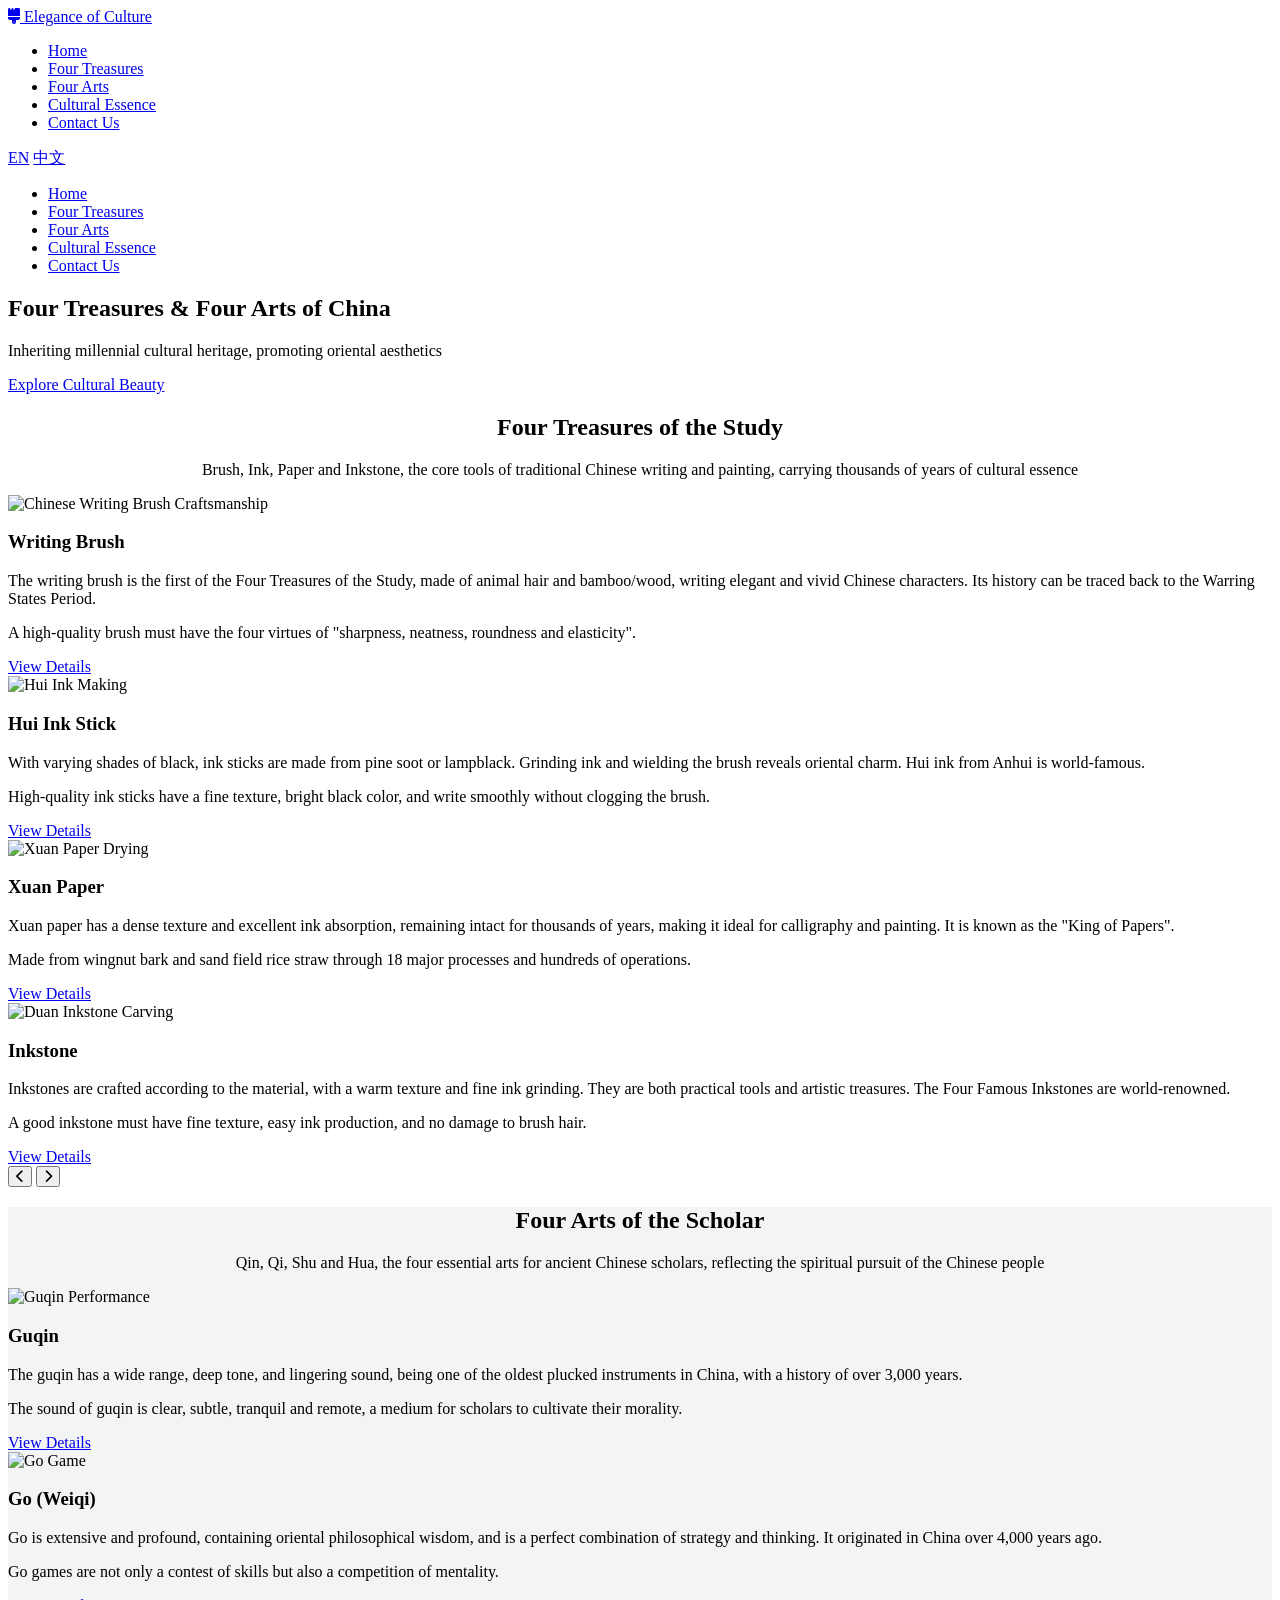
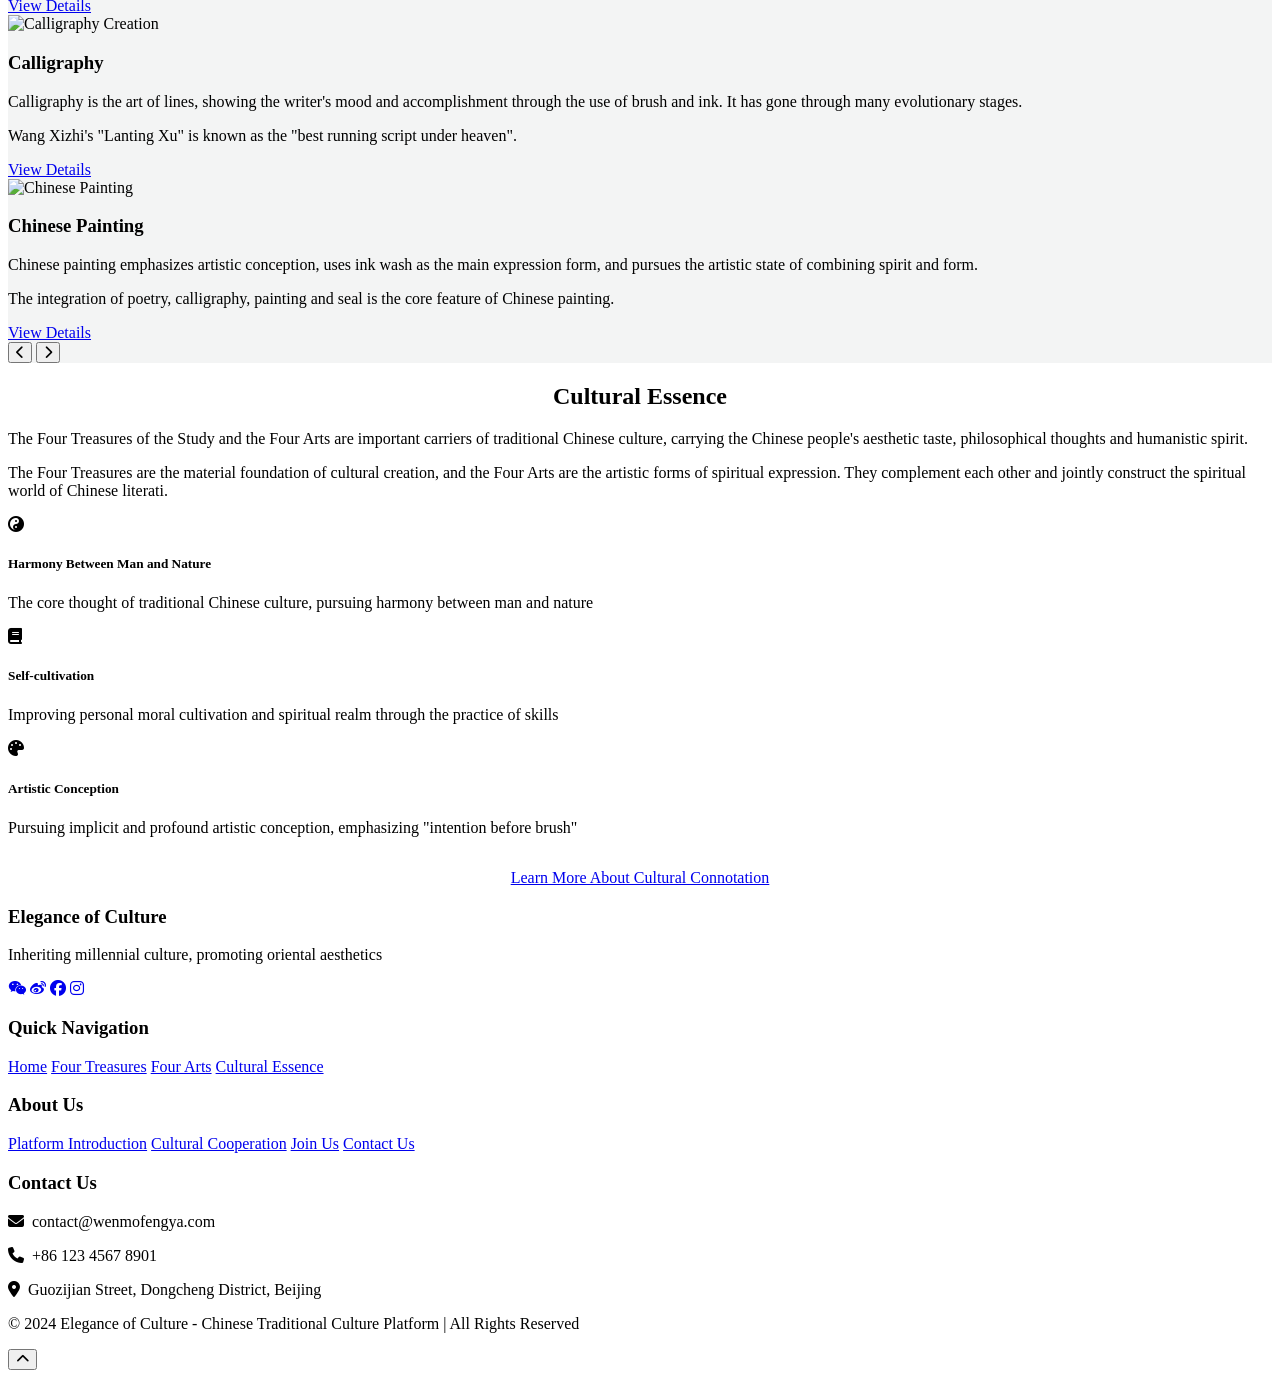
==== commit 44481e44: "Add files via upload" ====
--- a/index.html
+++ b/index.html
@@ -1,1485 +1,305 @@
-<!DOCTYPE html>
-<html lang="zh-CN">
-<head>
-    <meta charset="UTF-8">
-    <meta name="viewport" content="width=device-width, initial-scale=1.0">
-    <meta http-equiv="X-UA-Compatible" content="IE=edge">
-    <title>文墨风雅 - 中国传统文房四宝与琴棋书画</title>
-    <!-- Font Awesome 图标（仅用于图标，无动画库） -->
-    <link rel="stylesheet" href="https://cdnjs.cloudflare.com/ajax/libs/font-awesome/6.5.1/css/all.min.css">
-    <!-- 国风字体 -->
-    <link rel="preconnect" href="https://fonts.googleapis.com">
-    <link rel="preconnect" href="https://fonts.gstatic.com" crossorigin>
-    <link href="https://fonts.googleapis.com/css2?family=Ma+Shan+Zheng&family=Noto+Serif+SC:wght@300;400;500;700&display=swap" rel="stylesheet">
-    
-    <style>
-        /* ==================== 全局重置与变量（约300行） ==================== */
-        * {
-            margin: 0;
-            padding: 0;
-            box-sizing: border-box;
-        }
-
-        :root {
-            /* 国风配色 */
-            --cinnabar: #9E2A2B;    /* 朱砂红 */
-            --ink-black: #212529;    /* 墨黑 */
-            --rice-paper: #F8F4E9;   /* 宣纸白 */
-            --bamboo-green: #7A9362; /* 竹青 */
-            --light-gray: #E8E3D8;   /* 浅灰 */
-            --shadow-ink: 0 4px 20px rgba(158, 42, 43, 0.12); /* 水墨阴影 */
-            /* 字体 */
-            --chinese-font: 'Noto Serif SC', serif;
-            --calligraphy-font: 'Ma Shan Zheng', cursive;
-            /* 过渡 */
-            --transition-smooth: all 0.3s ease;
-            --transition-slow: all 0.6s ease;
-        }
-
-        html {
-            scroll-behavior: smooth;
-            font-size: 16px;
-        }
-
-        body {
-            font-family: var(--chinese-font);
-            background-color: var(--rice-paper);
-            background-image: url('https://images.unsplash.com/photo-1569924509142-54d72c3599e1?ixlib=rb-4.0.3&auto=format&fit=crop&w=1000&q=80');
-            background-size: cover;
-            background-attachment: fixed;
-            background-blend-mode: overlay;
-            color: var(--ink-black);
-            line-height: 1.8;
-            overflow-x: hidden;
-        }
-
-        /* 滚动条美化 */
-        ::-webkit-scrollbar {
-            width: 10px;
-        }
-        ::-webkit-scrollbar-track {
-            background: var(--light-gray);
-        }
-        ::-webkit-scrollbar-thumb {
-            background: var(--cinnabar);
-            border-radius: 5px;
-        }
-        ::-webkit-scrollbar-thumb:hover {
-            background: #7A2021;
-        }
-
-        /* 通用工具类 */
-        .container {
-            max-width: 1200px;
-            margin: 0 auto;
-            padding: 0 20px;
-        }
-        .section-title {
-            text-align: center;
-            font-family: var(--calligraphy-font);
-            font-size: 2.8rem;
-            color: var(--cinnabar);
-            margin-bottom: 1rem;
-            position: relative;
-            display: inline-block;
-        }
-        .section-title::after {
-            content: "雅";
-            position: absolute;
-            right: -28px;
-            top: -12px;
-            width: 32px;
-            height: 32px;
-            background-color: var(--cinnabar);
-            color: white;
-            border-radius: 2px;
-            font-size: 18px;
-            display: flex;
-            align-items: center;
-            justify-content: center;
-            transform: rotate(12deg);
-        }
-        .section-subtitle {
-            text-align: center;
-            font-size: 1.1rem;
-            color: var(--bamboo-green);
-            margin-bottom: 3rem;
-            max-width: 800px;
-            margin-left: auto;
-            margin-right: auto;
-        }
-        .divider {
-            width: 120px;
-            height: 2px;
-            background: linear-gradient(to right, transparent, var(--cinnabar), transparent);
-            margin: 0 auto 4rem auto;
-        }
-        .btn-primary {
-            display: inline-block;
-            padding: 0.8rem 2rem;
-            background-color: var(--cinnabar);
-            color: white;
-            border: none;
-            border-radius: 4px;
-            font-family: var(--chinese-font);
-            font-size: 1rem;
-            cursor: pointer;
-            transition: var(--transition-smooth);
-            text-decoration: none;
-        }
-        .btn-primary:hover {
-            background-color: #7A2021;
-            transform: translateY(-2px);
-            box-shadow: var(--shadow-ink);
-        }
-        .text-shadow {
-            text-shadow: 2px 2px 4px rgba(0, 0, 0, 0.5);
-        }
-
-        /* ==================== 导航栏样式（约200行） ==================== */
-        nav {
-            position: fixed;
-            top: 0;
-            width: 100%;
-            background-color: rgba(248, 244, 233, 0.96);
-            backdrop-filter: blur(6px);
-            padding: 1rem 0;
-            z-index: 1000;
-            box-shadow: var(--shadow-ink);
-            transition: var(--transition-smooth);
-        }
-        nav.scrolled {
-            padding: 0.6rem 0;
-        }
-        .nav-inner {
-            display: flex;
-            justify-content: space-between;
-            align-items: center;
-        }
-        .nav-logo {
-            display: flex;
-            align-items: center;
-            gap: 10px;
-            text-decoration: none;
-        }
-        .nav-logo i {
-            font-size: 1.8rem;
-            color: var(--cinnabar);
-        }
-        .nav-logo-text {
-            font-family: var(--calligraphy-font);
-            font-size: 1.8rem;
-            color: var(--cinnabar);
-        }
-        .nav-links {
-            display: flex;
-            gap: 2.5rem;
-            list-style: none;
-            align-items: center;
-        }
-        .nav-links a {
-            text-decoration: none;
-            color: var(--ink-black);
-            font-size: 1rem;
-            font-weight: 500;
-            transition: var(--transition-smooth);
-            position: relative;
-        }
-        .nav-links a::after {
-            content: '';
-            position: absolute;
-            bottom: -6px;
-            left: 0;
-            width: 0;
-            height: 2px;
-            background-color: var(--cinnabar);
-            transition: var(--transition-smooth);
-        }
-        .nav-links a:hover {
-            color: var(--cinnabar);
-        }
-        .nav-links a:hover::after {
-            width: 100%;
-        }
-        .lang-switch {
-            padding: 0.5rem 1.2rem;
-            border: 1px solid var(--cinnabar);
-            background-color: transparent;
-            color: var(--cinnabar);
-            border-radius: 4px;
-            font-family: var(--chinese-font);
-            font-size: 0.95rem;
-            cursor: pointer;
-            transition: var(--transition-smooth);
-        }
-        .lang-switch:hover {
-            background-color: var(--cinnabar);
-            color: white;
-        }
-        .mobile-menu-btn {
-            display: none;
-            flex-direction: column;
-            gap: 5px;
-            cursor: pointer;
-            padding: 5px;
-        }
-        .mobile-menu-btn span {
-            width: 28px;
-            height: 3px;
-            background-color: var(--cinnabar);
-            border-radius: 2px;
-            transition: var(--transition-smooth);
-        }
-        .mobile-menu {
-            display: none;
-            position: fixed;
-            top: 70px;
-            left: 0;
-            width: 100%;
-            background-color: rgba(248, 244, 233, 0.98);
-            padding: 1.5rem;
-            box-shadow: var(--shadow-ink);
-            z-index: 999;
-        }
-        .mobile-menu.active {
-            display: block;
-        }
-        .mobile-menu ul {
-            list-style: none;
-            display: flex;
-            flex-direction: column;
-            gap: 1.2rem;
-        }
-        .mobile-menu a {
-            text-decoration: none;
-            color: var(--ink-black);
-            font-size: 1.1rem;
-            padding: 0.5rem 0;
-            display: block;
-            border-bottom: 1px solid var(--light-gray);
-        }
-
-        /* ==================== Hero区域样式（约150行） ==================== */
-        .hero {
-            margin-top: 80px;
-            padding: 8rem 0;
-            background: linear-gradient(rgba(0, 0, 0, 0.5), rgba(0, 0, 0, 0.5)), 
-                        url('https://images.unsplash.com/photo-1577563908411-5077b6dc7624?ixlib=rb-4.0.3&auto=format&fit=crop&w=1920&q=80') center/cover no-repeat;
-            color: white;
-            text-align: center;
-        }
-        .hero h1 {
-            font-family: var(--calligraphy-font);
-            font-size: 4rem;
-            margin-bottom: 1.5rem;
-            text-shadow: 3px 3px 6px rgba(0, 0, 0, 0.6);
-            letter-spacing: 4px;
-            animation: fadeInUp 1s ease;
-        }
-        .hero p {
-            font-size: 1.3rem;
-            max-width: 800px;
-            margin: 0 auto 2.5rem auto;
-            text-shadow: 2px 2px 4px rgba(0, 0, 0, 0.5);
-            animation: fadeInUp 1.2s ease;
-        }
-        .hero-btn {
-            animation: fadeInUp 1.5s ease;
-        }
-        @keyframes fadeInUp {
-            from {
-                opacity: 0;
-                transform: translateY(30px);
-            }
-            to {
-                opacity: 1;
-                transform: translateY(0);
-            }
-        }
-
-        /* ==================== 轮播组件样式（约300行） ==================== */
-        .carousel-section {
-            padding: 6rem 0;
-        }
-        .carousel-section.alt {
-            background-color: rgba(33, 37, 41, 0.05);
-        }
-        .carousel-container {
-            position: relative;
-            max-width: 1100px;
-            margin: 0 auto;
-            background-color: rgba(255, 255, 255, 0.92);
-            border-radius: 12px;
-            box-shadow: var(--shadow-ink);
-            overflow: hidden;
-            border: 1px solid rgba(158, 42, 43, 0.1);
-        }
-        .carousel {
-            position: relative;
-            height: 520px;
-            overflow: hidden;
-        }
-        .carousel-item {
-            position: absolute;
-            top: 0;
-            left: 0;
-            width: 100%;
-            height: 100%;
-            padding: 3rem;
-            display: flex;
-            flex-direction: column;
-            align-items: center;
-            justify-content: center;
-            opacity: 0;
-            transition: opacity 1s ease, transform 1s ease;
-            transform: translateX(60px);
-        }
-        .carousel-item.active {
-            opacity: 1;
-            transform: translateX(0);
-        }
-        .carousel-item-inner {
-            display: flex;
-            flex-direction: row;
-            gap: 3rem;
-            align-items: center;
-            width: 100%;
-            height: 100%;
-        }
-        .carousel-img {
-            width: 50%;
-            height: 100%;
-            border-radius: 10px;
-            overflow: hidden;
-            box-shadow: 0 6px 16px rgba(0, 0, 0, 0.1);
-        }
-        .carousel-img img {
-            width: 100%;
-            height: 100%;
-            object-fit: cover;
-            transition: transform 0.8s ease;
-        }
-        .carousel-item:hover .carousel-img img {
-            transform: scale(1.05);
-        }
-        .carousel-content {
-            width: 50%;
-            text-align: left;
-        }
-        .carousel-content h3 {
-            font-family: var(--calligraphy-font);
-            font-size: 2.5rem;
-            color: var(--cinnabar);
-            margin-bottom: 1.2rem;
-        }
-        .carousel-content p {
-            font-size: 1.05rem;
-            line-height: 1.9;
-            margin-bottom: 1.8rem;
-            color: var(--ink-black);
-        }
-        .carousel-controls {
-            position: absolute;
-            top: 50%;
-            transform: translateY(-50%);
-            width: 100%;
-            display: flex;
-            justify-content: space-between;
-            padding: 0 1.5rem;
-            pointer-events: none;
-        }
-        .carousel-btn {
-            width: 48px;
-            height: 48px;
-            border-radius: 50%;
-            background-color: rgba(255, 255, 255, 0.9);
-            border: none;
-            color: var(--cinnabar);
-            font-size: 1.2rem;
-            cursor: pointer;
-            transition: var(--transition-smooth);
-            pointer-events: all;
-            box-shadow: 0 4px 12px rgba(0, 0, 0, 0.15);
-        }
-        .carousel-btn:hover {
-            background-color: var(--cinnabar);
-            color: white;
-            transform: scale(1.1);
-        }
-        .carousel-indicators {
-            position: absolute;
-            bottom: 2rem;
-            left: 50%;
-            transform: translateX(-50%);
-            display: flex;
-            gap: 10px;
-        }
-        .indicator {
-            width: 12px;
-            height: 12px;
-            border-radius: 50%;
-            background-color: rgba(158, 42, 43, 0.3);
-            cursor: pointer;
-            transition: var(--transition-smooth);
-        }
-        .indicator.active {
-            background-color: var(--cinnabar);
-            transform: scale(1.2);
-        }
-        .indicator:hover {
-            background-color: rgba(158, 42, 43, 0.6);
-        }
-
-        /* ==================== 文化价值板块样式（约150行） ==================== */
-        .culture-section {
-            padding: 6rem 0;
-        }
-        .culture-content {
-            max-width: 900px;
-            margin: 0 auto;
-            background-color: rgba(255, 255, 255, 0.92);
-            padding: 4rem;
-            border-radius: 12px;
-            box-shadow: var(--shadow-ink);
-            border: 1px solid rgba(158, 42, 43, 0.1);
-        }
-        .culture-content p {
-            font-size: 1.1rem;
-            line-height: 2;
-            margin-bottom: 1.8rem;
-            text-align: justify;
-        }
-        .culture-quote {
-            margin-top: 2.5rem;
-            padding: 2rem;
-            background-color: rgba(248, 244, 233, 0.8);
-            border-left: 4px solid var(--cinnabar);
-            border-radius: 0 8px 8px 0;
-            text-align: center;
-        }
-        .culture-quote p {
-            font-family: var(--calligraphy-font);
-            font-size: 1.8rem;
-            color: var(--cinnabar);
-            margin-bottom: 0;
-            text-align: center;
-        }
-
-        /* ==================== Contact Us板块样式（约250行） ==================== */
-        .contact-section {
-            padding: 6rem 0;
-            background-color: rgba(33, 37, 41, 0.05);
-        }
-        .contact-wrapper {
-            max-width: 900px;
-            margin: 0 auto;
-            display: grid;
-            grid-template-columns: 1fr 1fr;
-            gap: 3rem;
-        }
-        .contact-form {
-            background-color: rgba(255, 255, 255, 0.92);
-            padding: 3rem;
-            border-radius: 12px;
-            box-shadow: var(--shadow-ink);
-            border: 1px solid rgba(158, 42, 43, 0.1);
-        }
-        .contact-form h4 {
-            font-size: 1.5rem;
-            color: var(--cinnabar);
-            margin-bottom: 1.5rem;
-            font-family: var(--calligraphy-font);
-        }
-        .form-group {
-            margin-bottom: 1.5rem;
-        }
-        .form-group label {
-            display: block;
-            margin-bottom: 0.5rem;
-            font-weight: 500;
-            color: var(--ink-black);
-        }
-        .form-group input,
-        .form-group select,
-        .form-group textarea {
-            width: 100%;
-            padding: 0.9rem 1rem;
-            border: 1px solid rgba(158, 42, 43, 0.2);
-            border-radius: 4px;
-            font-family: var(--chinese-font);
-            font-size: 1rem;
-            background-color: rgba(248, 244, 233, 0.5);
-            transition: var(--transition-smooth);
-        }
-        .form-group input:focus,
-        .form-group select:focus,
-        .form-group textarea:focus {
-            outline: none;
-            border-color: var(--cinnabar);
-            box-shadow: 0 0 0 3px rgba(158, 42, 43, 0.1);
-        }
-        .form-group textarea {
-            resize: vertical;
-            min-height: 140px;
-        }
-        .form-checkbox {
-            display: flex;
-            align-items: center;
-            gap: 0.8rem;
-            margin-bottom: 1.5rem;
-        }
-        .form-checkbox input[type="checkbox"] {
-            width: 18px;
-            height: 18px;
-            accent-color: var(--cinnabar);
-        }
-        .form-checkbox label {
-            margin-bottom: 0;
-            font-size: 0.95rem;
-        }
-        .contact-info {
-            display: flex;
-            flex-direction: column;
-            gap: 2rem;
-        }
-        .info-card {
-            background-color: rgba(255, 255, 255, 0.92);
-            padding: 2rem;
-            border-radius: 12px;
-            box-shadow: var(--shadow-ink);
-            border: 1px solid rgba(158, 42, 43, 0.1);
-            text-align: center;
-            transition: var(--transition-smooth);
-        }
-        .info-card:hover {
-            transform: translateY(-5px);
-        }
-        .info-card i {
-            font-size: 2rem;
-            color: var(--cinnabar);
-            margin-bottom: 1rem;
-        }
-        .info-card h5 {
-            font-size: 1.2rem;
-            color: var(--cinnabar);
-            margin-bottom: 0.8rem;
-        }
-        .info-card p {
-            color: var(--ink-black);
-            font-size: 1rem;
-        }
-
-        /* ==================== 详情弹窗样式（约250行） ==================== */
-        .modal {
-            position: fixed;
-            top: 0;
-            left: 0;
-            width: 100%;
-            height: 100%;
-            background-color: rgba(33, 37, 41, 0.75);
-            z-index: 2000;
-            display: flex;
-            align-items: center;
-            justify-content: center;
-            padding: 2rem;
-            opacity: 0;
-            visibility: hidden;
-            transition: opacity 0.5s ease, visibility 0.5s ease;
-        }
-        .modal.show {
-            opacity: 1;
-            visibility: visible;
-        }
-        .modal-content {
-            background-color: var(--rice-paper);
-            max-width: 900px;
-            width: 100%;
-            max-height: 85vh;
-            overflow-y: auto;
-            border-radius: 12px;
-            box-shadow: 0 20px 60px rgba(0, 0, 0, 0.3);
-            transform: translateY(40px);
-            transition: transform 0.5s ease;
-        }
-        .modal.show .modal-content {
-            transform: translateY(0);
-        }
-        .modal-header {
-            padding: 2rem 2.5rem 1rem 2.5rem;
-            display: flex;
-            justify-content: space-between;
-            align-items: center;
-            border-bottom: 1px solid var(--light-gray);
-            position: sticky;
-            top: 0;
-            background-color: var(--rice-paper);
-            z-index: 10;
-        }
-        .modal-header h2 {
-            font-family: var(--calligraphy-font);
-            font-size: 2.2rem;
-            color: var(--cinnabar);
-        }
-        .modal-close {
-            width: 40px;
-            height: 40px;
-            border-radius: 50%;
-            border: none;
-            background-color: rgba(158, 42, 43, 0.1);
-            color: var(--cinnabar);
-            font-size: 1.5rem;
-            cursor: pointer;
-            transition: var(--transition-smooth);
-            display: flex;
-            align-items: center;
-            justify-content: center;
-        }
-        .modal-close:hover {
-            background-color: var(--cinnabar);
-            color: white;
-            transform: rotate(90deg);
-        }
-        .modal-body {
-            padding: 2rem 2.5rem 3rem 2.5rem;
-        }
-        .modal-body p {
-            font-size: 1.05rem;
-            line-height: 2;
-            margin-bottom: 1.5rem;
-            text-align: justify;
-        }
-        .modal-body h4 {
-            font-size: 1.3rem;
-            color: var(--cinnabar);
-            margin: 2rem 0 1rem 0;
-            font-family: var(--calligraphy-font);
-        }
-        .modal-body ul {
-            margin-left: 1.8rem;
-            margin-bottom: 1.5rem;
-        }
-        .modal-body li {
-            margin-bottom: 0.8rem;
-            line-height: 1.8;
-        }
-
-        /* ==================== 页脚样式（约100行） ==================== */
-        footer {
-            background-color: var(--cinnabar);
-            color: white;
-            padding: 3rem 0 1.5rem 0;
-            margin-top: 4rem;
-        }
-        .footer-content {
-            display: grid;
-            grid-template-columns: repeat(auto-fit, minmax(220px, 1fr));
-            gap: 2.5rem;
-            margin-bottom: 2.5rem;
-        }
-        .footer-item h3 {
-            font-family: var(--calligraphy-font);
-            font-size: 1.5rem;
-            margin-bottom: 1.5rem;
-        }
-        .footer-item p,
-        .footer-item a {
-            color: rgba(255, 255, 255, 0.85);
-            text-decoration: none;
-            display: block;
-            margin-bottom: 0.8rem;
-            transition: var(--transition-smooth);
-        }
-        .footer-item a:hover {
-            color: white;
-            padding-left: 5px;
-        }
-        .footer-social {
-            display: flex;
-            gap: 1rem;
-            margin-top: 1rem;
-        }
-        .footer-social a {
-            width: 40px;
-            height: 40px;
-            border-radius: 50%;
-            background-color: rgba(255, 255, 255, 0.15);
-            display: flex;
-            align-items: center;
-            justify-content: center;
-            color: white;
-            text-decoration: none;
-            transition: var(--transition-smooth);
-        }
-        .footer-social a:hover {
-            background-color: white;
-            color: var(--cinnabar);
-            transform: translateY(-3px);
-        }
-        .footer-copyright {
-            text-align: center;
-            padding-top: 2rem;
-            border-top: 1px solid rgba(255, 255, 255, 0.2);
-            color: rgba(255, 255, 255, 0.7);
-            font-size: 0.95rem;
-        }
-
-        /* ==================== 回到顶部按钮样式（约80行） ==================== */
-        .back-to-top {
-            position: fixed;
-            bottom: 30px;
-            right: 30px;
-            width: 50px;
-            height: 50px;
-            border-radius: 50%;
-            background-color: var(--cinnabar);
-            color: white;
-            border: none;
-            font-size: 1.3rem;
-            cursor: pointer;
-            box-shadow: var(--shadow-ink);
-            display: flex;
-            align-items: center;
-            justify-content: center;
-            opacity: 0;
-            visibility: hidden;
-            transition: var(--transition-smooth);
-            z-index: 1500;
-        }
-        .back-to-top.show {
-            opacity: 1;
-            visibility: visible;
-        }
-        .back-to-top:hover {
-            background-color: #7A2021;
-            transform: translateY(-5px);
-        }
-
-        /* ==================== 响应式样式（约300行） ==================== */
-        @media (max-width: 1024px) {
-            .carousel-item-inner {
-                flex-direction: column;
-                gap: 2rem;
-            }
-            .carousel-img,
-            .carousel-content {
-                width: 100%;
-            }
-            .carousel-img {
-                height: 280px;
-            }
-            .carousel {
-                height: auto;
-                min-height: 600px;
-            }
-            .contact-wrapper {
-                grid-template-columns: 1fr;
-            }
-        }
-
-        @media (max-width: 768px) {
-            .nav-links {
-                display: none;
-            }
-            .mobile-menu-btn {
-                display: flex;
-            }
-            .hero h1 {
-                font-size: 2.8rem;
-            }
-            .hero p {
-                font-size: 1.1rem;
-            }
-            .section-title {
-                font-size: 2.2rem;
-            }
-            .carousel-item {
-                padding: 2rem;
-            }
-            .carousel-content h3 {
-                font-size: 2rem;
-            }
-            .culture-content {
-                padding: 2.5rem;
-            }
-            .contact-form {
-                padding: 2rem;
-            }
-            .modal {
-                padding: 1rem;
-            }
-            .modal-header,
-            .modal-body {
-                padding-left: 1.5rem;
-                padding-right: 1.5rem;
-            }
-        }
-
-        @media (max-width: 480px) {
-            html {
-                font-size: 14px;
-            }
-            .hero {
-                padding: 5rem 0;
-            }
-            .hero h1 {
-                font-size: 2.2rem;
-                letter-spacing: 2px;
-            }
-            .carousel-img {
-                height: 220px;
-            }
-            .carousel {
-                min-height: 550px;
-            }
-            .culture-content {
-                padding: 1.8rem;
-            }
-            .culture-quote p {
-                font-size: 1.4rem;
-            }
-        }
-    </style>
-</head>
-<body>
-    <!-- ==================== 导航栏 ==================== -->
-    <nav id="navbar">
-        <div class="container nav-inner">
-            <a href="#" class="nav-logo">
-                <i class="fa-solid fa-brush"></i>
-                <span class="nav-logo-text">文墨风雅</span>
-            </a>
-            <ul class="nav-links">
-                <li><a href="#hero">首页</a></li>
-                <li><a href="#four-treasures">文房四宝</a></li>
-                <li><a href="#four-arts">琴棋书画</a></li>
-                <li><a href="#culture">文化精髓</a></li>
-                <li><a href="#contact">联系我们</a></li>
-            </ul>
-            <button class="lang-switch" id="langSwitch">中文 / EN</button>
-            <div class="mobile-menu-btn" id="mobileMenuBtn">
-                <span></span>
-                <span></span>
-                <span></span>
-            </div>
-        </div>
-        <div class="mobile-menu" id="mobileMenu">
-            <ul>
-                <li><a href="#hero">首页</a></li>
-                <li><a href="#four-treasures">文房四宝</a></li>
-                <li><a href="#four-arts">琴棋书画</a></li>
-                <li><a href="#culture">文化精髓</a></li>
-                <li><a href="#contact">联系我们</a></li>
-            </ul>
-        </div>
-    </nav>
-
-    <!-- ==================== Hero区域 ==================== -->
-    <section class="hero" id="hero">
-        <div class="container">
-            <h1 class="text-shadow">文房四宝 · 琴棋书画</h1>
-            <p class="text-shadow">承千年文脉，扬东方美学，探索中国传统文化的深邃与魅力</p>
-            <a href="#four-treasures" class="btn-primary hero-btn">探索文化之美</a>
-        </div>
-    </section>
-
-    <!-- ==================== 文房四宝轮播 ==================== -->
-    <section class="carousel-section" id="four-treasures">
-        <div class="container">
-            <div style="text-align: center;">
-                <h2 class="section-title">文房四宝</h2>
-                <p class="section-subtitle">笔、墨、纸、砚，中国传统书写绘画的核心工具，承载千年文化精髓</p>
-                <div class="divider"></div>
-            </div>
-            <div class="carousel-container">
-                <div class="carousel" id="treasuresCarousel">
-                    <!-- 笔 -->
-                    <div class="carousel-item active">
-                        <div class="carousel-item-inner">
-                            <div class="carousel-img">
-                                <img src="https://images.unsplash.com/photo-1591142225331-32b675303389?ixlib=rb-4.0.3&auto=format&fit=crop&w=800&q=80" alt="毛笔">
-                            </div>
-                            <div class="carousel-content">
-                                <h3>毛 笔</h3>
-                                <p>毛笔是文房四宝之首，以兽毛为毫，竹木为杆，书写出飘逸灵动的中华文字。其历史可追溯至战国时期，秦代蒙恬改良制笔工艺，使毛笔的实用性大幅提升。</p>
-                                <p>优质毛笔需具备“尖、齐、圆、健”四德：尖指笔锋尖锐，齐指笔毫平齐，圆指笔肚饱满，健指笔毫有弹性。</p>
-                                <button class="btn-primary" onclick="openModal('brushModal')">查看详细介绍</button>
-                            </div>
-                        </div>
-                    </div>
-                    <!-- 墨 -->
-                    <div class="carousel-item">
-                        <div class="carousel-item-inner">
-                            <div class="carousel-img">
-                                <img src="https://images.unsplash.com/photo-1564890369478-c89ca6d55cde?ixlib=rb-4.0.3&auto=format&fit=crop&w=800&q=80" alt="徽墨">
-                            </div>
-                            <div class="carousel-content">
-                                <h3>徽 墨</h3>
-                                <p>墨色浓淡相宜，以松烟、油烟制成，研墨挥毫，尽显东方韵味。中国制墨历史悠久，汉代已有人工制墨，唐代奚超、奚廷珪父子创制的徽墨名满天下。</p>
-                                <p>优质墨锭质地细腻，色泽黑亮，磨出的墨汁书写流畅，不滞笔，不褪色。墨锭上的雕刻、描金工艺更是集书法、绘画、雕刻于一体。</p>
-                                <button class="btn-primary" onclick="openModal('inkModal')">查看详细介绍</button>
-                            </div>
-                        </div>
-                    </div>
-                    <!-- 纸 -->
-                    <div class="carousel-item">
-                        <div class="carousel-item-inner">
-                            <div class="carousel-img">
-                                <img src="https://images.unsplash.com/photo-1618005182384-a83a8bd57fbe?ixlib=rb-4.0.3&auto=format&fit=crop&w=800&q=80" alt="宣纸">
-                            </div>
-                            <div class="carousel-content">
-                                <h3>宣 纸</h3>
-                                <p>宣纸质地绵密，吸墨性佳，历经千年而不腐，是书画创作的理想载体。东汉蔡伦改进造纸术，唐代宣纸诞生于安徽宣城，被誉为“纸中之王”。</p>
-                                <p>宣纸以青檀树皮、沙田稻草为原料，经十八道工序、上百道操作制成，具有“韧而能润、光而不滑、洁白稠密、纹理纯净”的特点。</p>
-                                <button class="btn-primary" onclick="openModal('paperModal')">查看详细介绍</button>
-                            </div>
-                        </div>
-                    </div>
-                    <!-- 砚 -->
-                    <div class="carousel-item">
-                        <div class="carousel-item-inner">
-                            <div class="carousel-img">
-                                <img src="https://images.unsplash.com/photo-1586769853422-5e96606e6c95?ixlib=rb-4.0.3&auto=format&fit=crop&w=800&q=80" alt="砚台">
-                            </div>
-                            <div class="carousel-content">
-                                <h3>砚 台</h3>
-                                <p>砚台因材施艺，质地温润，研墨细腻，既是实用器具，亦是艺术珍品。四大名砚：端砚、歙砚、洮河砚、澄泥砚，各有特色，闻名遐迩。</p>
-                                <p>好的砚台需具备“质细、易发墨、墨汁细润、不损毫”的特点，砚台的雕刻工艺融合了山水、人物、花鸟等元素，是文房重器。</p>
-                                <button class="btn-primary" onclick="openModal('inkstoneModal')">查看详细介绍</button>
-                            </div>
-                        </div>
-                    </div>
-                </div>
-                <div class="carousel-controls">
-                    <button class="carousel-btn" id="treasuresPrev"><i class="fa-solid fa-chevron-left"></i></button>
-                    <button class="carousel-btn" id="treasuresNext"><i class="fa-solid fa-chevron-right"></i></button>
-                </div>
-                <div class="carousel-indicators" id="treasuresIndicators">
-                    <div class="indicator active" data-index="0"></div>
-                    <div class="indicator" data-index="1"></div>
-                    <div class="indicator" data-index="2"></div>
-                    <div class="indicator" data-index="3"></div>
-                </div>
-            </div>
-        </div>
-    </section>
-
-    <!-- ==================== 琴棋书画轮播 ==================== -->
-    <section class="carousel-section alt" id="four-arts">
-        <div class="container">
-            <div style="text-align: center;">
-                <h2 class="section-title">琴棋书画</h2>
-                <p class="section-subtitle">琴、棋、书、画，古代文人雅士必备的四种技艺，体现中国人的精神追求</p>
-                <div class="divider"></div>
-            </div>
-            <div class="carousel-container">
-                <div class="carousel" id="artsCarousel">
-                    <!-- 琴 -->
-                    <div class="carousel-item active">
-                        <div class="carousel-item-inner">
-                            <div class="carousel-img">
-                                <img src="https://images.unsplash.com/photo-1518357328699-88da80c30b52?ixlib=rb-4.0.3&auto=format&fit=crop&w=800&q=80" alt="古琴">
-                            </div>
-                            <div class="carousel-content">
-                                <h3>古 琴</h3>
-                                <p>古琴音域宽广，音色深沉，余音悠远，是中国最古老的弹拨乐器之一，位列“琴棋书画”之首，有三千多年历史。</p>
-                                <p>古琴琴身由桐木或杉木制成，长约三尺六寸五，象征一年365天；有七弦，代表金木水火土文武七情；琴面有十三徽，象征十二月加闰月。</p>
-                                <button class="btn-primary" onclick="openModal('qinModal')">查看详细介绍</button>
-                            </div>
-                        </div>
-                    </div>
-                    <!-- 棋 -->
-                    <div class="carousel-item">
-                        <div class="carousel-item-inner">
-                            <div class="carousel-img">
-                                <img src="https://images.unsplash.com/photo-1571069507691-af612207b463?ixlib=rb-4.0.3&auto=format&fit=crop&w=800&q=80" alt="围棋">
-                            </div>
-                            <div class="carousel-content">
-                                <h3>围 棋</h3>
-                                <p>围棋博大精深，蕴含着东方哲学智慧，是策略与思维的完美结合。古称“弈”，起源于中国，距今已有四千多年历史。</p>
-                                <p>围棋棋盘为19×19道，共361个交叉点，象征周天360度加天元；黑白棋子代表阴阳，棋局的变化无穷，暗合道家思想。</p>
-                                <button class="btn-primary" onclick="openModal('qiModal')">查看详细介绍</button>
-                            </div>
-                        </div>
-                    </div>
-                    <!-- 书 -->
-                    <div class="carousel-item">
-                        <div class="carousel-item-inner">
-                            <div class="carousel-img">
-                                <img src="https://images.unsplash.com/photo-1620189965310-7d975a7f7f49?ixlib=rb-4.0.3&auto=format&fit=crop&w=800&q=80" alt="书法">
-                            </div>
-                            <div class="carousel-content">
-                                <h3>书 法</h3>
-                                <p>书法是线条的艺术，通过笔墨的运用，展现书写者的心境与修养。中国书法历经甲骨文、金文、小篆、隶书、楷书、行书、草书等演变阶段。</p>
-                                <p>王羲之的《兰亭序》被誉为“天下第一行书”，颜真卿的楷书雄浑刚健，张旭、怀素的草书奔放洒脱，各领风骚。</p>
-                                <button class="btn-primary" onclick="openModal('shuModal')">查看详细介绍</button>
-                            </div>
-                        </div>
-                    </div>
-                    <!-- 画 -->
-                    <div class="carousel-item">
-                        <div class="carousel-item-inner">
-                            <div class="carousel-img">
-                                <img src="https://images.unsplash.com/photo-1571576481360-73a6735f46c1?ixlib=rb-4.0.3&auto=format&fit=crop&w=800&q=80" alt="国画">
-                            </div>
-                            <div class="carousel-content">
-                                <h3>国 画</h3>
-                                <p>中国画讲求意境，以水墨为主要表现形式，追求神形兼备的艺术境界。分为山水、花鸟、人物三大类，强调“外师造化，中得心源”。</p>
-                                <p>画面的留白是中国画的独特艺术手法，“计白当黑”，留白处给人无限的想象空间。诗书画印一体，是中国画的核心特色。</p>
-                                <button class="btn-primary" onclick="openModal('huaModal')">查看详细介绍</button>
-                            </div>
-                        </div>
-                    </div>
-                </div>
-                <div class="carousel-controls">
-                    <button class="carousel-btn" id="artsPrev"><i class="fa-solid fa-chevron-left"></i></button>
-                    <button class="carousel-btn" id="artsNext"><i class="fa-solid fa-chevron-right"></i></button>
-                </div>
-                <div class="carousel-indicators" id="artsIndicators">
-                    <div class="indicator active" data-index="0"></div>
-                    <div class="indicator" data-index="1"></div>
-                    <div class="indicator" data-index="2"></div>
-                    <div class="indicator" data-index="3"></div>
-                </div>
-            </div>
-        </div>
-    </section>
-
-    <!-- ==================== 文化精髓 ==================== -->
-    <section class="culture-section" id="culture">
-        <div class="container">
-            <div style="text-align: center;">
-                <h2 class="section-title">文化精髓</h2>
-                <div class="divider"></div>
-            </div>
-            <div class="culture-content">
-                <p>文房四宝与琴棋书画，是中国传统文化的重要载体，承载着中国人的审美情趣、哲学思想和人文精神，是中华民族智慧的结晶。它们不仅是技艺的体现，更是精神的寄托。</p>
-                <p>文房四宝是文化创作的物质基础，笔走龙蛇，墨分五色，纸寿千年，砚田笔耕，书写着中华五千年的文明史。琴棋书画是精神表达的艺术形式，琴以悦心，棋以明智，书以养性，画以抒情，构筑了中国文人的精神家园。</p>
-                <p>在古代，掌握这些技艺是文人雅士的基本素养，也是修身养性、陶冶情操的重要方式。文人通过抚琴、对弈、挥毫、泼墨，表达自己的情感与志向，追求“天人合一”的精神境界。</p>
-                <p>在现代社会，这些传统文化不仅没有过时，反而成为了连接古今、沟通中外的文化桥梁。它们所蕴含的“中庸和谐”“意境深远”的哲学思想，以及追求内涵、注重修养的价值取向，为当代社会提供了宝贵的精神滋养。</p>
-                <div class="culture-quote">
-                    <p>笔墨纸砚书天地，琴棋书画养性灵</p>
-                </div>
-            </div>
-        </div>
-    </section>
-
-    <!-- ==================== 联系我们 ==================== -->
-    <section class="contact-section" id="contact">
-        <div class="container">
-            <div style="text-align: center;">
-                <h2 class="section-title">联系我们</h2>
-                <p class="section-subtitle">如果您想了解更多关于中国传统文化的信息，欢迎与我们联系</p>
-                <div class="divider"></div>
-            </div>
-            <div class="contact-wrapper">
-                <div class="contact-form">
-                    <h4>留言咨询</h4>
-                    <form action="https://formspree.io/f/your-form-id" method="POST">
-                        <div class="form-group">
-                            <label for="name">姓名</label>
-                            <input type="text" id="name" name="name" required placeholder="请输入您的姓名">
-                        </div>
-                        <div class="form-group">
-                            <label for="email">邮箱</label>
-                            <input type="email" id="email" name="email" required placeholder="请输入您的邮箱">
-                        </div>
-                        <div class="form-group">
-                            <label for="subject">主题</label>
-                            <select id="subject" name="subject">
-                                <option value="info">传统文化咨询</option>
-                                <option value="coop">文化合作</option>
-                                <option value="other">其他</option>
-                            </select>
-                        </div>
-                        <div class="form-group">
-                            <label for="message">留言内容</label>
-                            <textarea id="message" name="message" required placeholder="请输入您想咨询的内容"></textarea>
-                        </div>
-                        <div class="form-checkbox">
-                            <input type="checkbox" id="agree" name="agree">
-                            <label for="agree">我同意接收相关文化资讯（可选）</label>
-                        </div>
-                        <button type="submit" class="btn-primary" style="width: 100%;">提交留言</button>
-                    </form>
-                </div>
-                <div class="contact-info">
-                    <div class="info-card">
-                        <i class="fa-solid fa-envelope"></i>
-                        <h5>电子邮箱</h5>
-                        <p>contact@wenmofengya.com</p>
-                    </div>
-                    <div class="info-card">
-                        <i class="fa-solid fa-phone"></i>
-                        <h5>联系电话</h5>
-                        <p>+86 123 4567 8901</p>
-                    </div>
-                    <div class="info-card">
-                        <i class="fa-solid fa-location-dot"></i>
-                        <h5>联系地址</h5>
-                        <p>北京市东城区国子监街</p>
-                    </div>
-                </div>
-            </div>
-        </div>
-    </section>
-
-    <!-- ==================== 详情弹窗（8个） ==================== -->
-    <!-- 笔弹窗 -->
-    <div class="modal" id="brushModal">
-        <div class="modal-content">
-            <div class="modal-header">
-                <h2>毛笔 · 文房之首</h2>
-                <button class="modal-close" onclick="closeModal('brushModal')">&times;</button>
-            </div>
-            <div class="modal-body">
-                <p>毛笔是中国传统书写绘画的核心工具，被誉为“文房四宝之首”。其历史可追溯至新石器时代的研磨工具，战国时期已出现形制完备的毛笔，秦代蒙恬改良制笔工艺，奠定了后世毛笔的基本形制。</p>
-                <h4>毛笔的分类</h4>
-                <ul>
-                    <li><strong>羊毫</strong>：以山羊毛制成，性软，吸墨量大，圆润饱满，适合行书、草书与写意国画，以浙江湖州的湖笔为上品。</li>
-                    <li><strong>狼毫</strong>：以黄鼠狼尾毛制成，性硬，弹性强劲，锋颖锐利，适合楷书、工笔画，以东北产的“辽尾”为最优。</li>
-                    <li><strong>紫毫</strong>：以野兔脊毛制成，性刚，弹性极佳，锋颖细密，适合小楷书法，以安徽宣笔为代表，有“紫毫之价如金贵”之说。</li>
-                    <li><strong>兼毫</strong>：以软硬毫搭配制成，刚柔并济，常见“七紫三羊”“五紫五羊”，适配性强，是初学者的首选。</li>
-                </ul>
-                <h4>毛笔的“四德”</h4>
-                <p>优质毛笔需具备“尖、齐、圆、健”四德：尖指笔锋尖锐，齐指笔毫铺开后平齐，圆指笔肚饱满圆润，健指笔毫有弹性，按压后能迅速恢复原状。</p>
-                <h4>毛笔的养护</h4>
-                <p>新笔需用温水浸泡开笔，使用后需用清水洗净，悬挂晾干，忌暴晒、忌久泡墨中，妥善养护可延长毛笔的使用寿命。</p>
-            </div>
-        </div>
-    </div>
-    <!-- 墨弹窗 -->
-    <div class="modal" id="inkModal">
-        <div class="modal-content">
-            <div class="modal-header">
-                <h2>徽墨 · 松烟凝香</h2>
-                <button class="modal-close" onclick="closeModal('inkModal')">&times;</button>
-            </div>
-            <div class="modal-body">
-                <p>墨是中国传统书写绘画的颜料，与笔、纸、砚并称“文房四宝”。其历史悠久，新石器时代已使用天然墨，汉代出现人工制墨，唐代制墨工艺达到高峰，徽州（今安徽黄山）成为制墨中心，徽墨自此名扬天下。</p>
-                <h4>墨的分类</h4>
-                <ul>
-                    <li><strong>松烟墨</strong>：以松木烧烟制成，墨色黑而无光泽，入水易化，层次丰富，适合书法创作与人物画的写意渲染。</li>
-                    <li><strong>油烟墨</strong>：以桐油、菜籽油烧烟制成，墨色黑亮有光泽，质地细腻，发墨均匀，是国画创作的首选，适配山水、花鸟等题材。</li>
-                    <li><strong>漆烟墨</strong>：以生漆烧烟制成，墨中极品，质地极致细腻，黑亮如漆，历久不褪，适合工笔画与传世书法创作，价格昂贵。</li>
-                </ul>
-                <h4>徽墨的制作工艺</h4>
-                <p>徽墨制作需经过点烟、和料、制墨、晾墨、打磨、描金等数十道工序，其中和料需反复捶打，保证墨质均匀，晾墨需在阴凉处自然风干，耗时数月甚至数年，方可制成不裂不腐的上品墨锭。</p>
-                <h4>墨的品鉴与养护</h4>
-                <p>好墨的标准为“质细、胶轻、色黑、声清”；磨墨需顺时针轻磨，忌用力过猛；墨锭需存放于阴凉干燥处，忌潮湿、忌暴晒，可长久保存，古墨越陈越佳。</p>
-            </div>
-        </div>
-    </div>
-    <!-- 纸弹窗 -->
-    <div class="modal" id="paperModal">
-        <div class="modal-content">
-            <div class="modal-header">
-                <h2>宣纸 · 纸中之王</h2>
-                <button class="modal-close" onclick="closeModal('paperModal')">&times;</button>
-            </div>
-            <div class="modal-body">
-                <p>宣纸是中国传统书画的核心载体，被誉为“纸中之王”“纸寿千年”。东汉蔡伦改进造纸术，唐代宣纸诞生于安徽泾县（古属宣州），历经宋、元、明、清发展，工艺日臻完善，成为历代宫廷御用书画纸。</p>
-                <h4>宣纸的分类</h4>
-                <ul>
-                    <li><strong>生宣</strong>：未经过矾水加工，吸水性、渗化性极强，墨韵层次丰富，适合写意国画、行草书法，分为棉料、净皮、特净皮三大类。</li>
-                    <li><strong>熟宣</strong>：生宣经矾水加工制成，不吸水、不渗墨，笔触可控，适合工笔画、小楷书法，常见品种有云母宣、蝉衣宣。</li>
-                    <li><strong>半生熟宣</strong>：兼具生宣与熟宣特性，吸水性适中，可控性强，适合楷书、隶书、篆书书法，以及兼工带写的国画创作，是初学者首选。</li>
-                </ul>
-                <h4>宣纸的制作工艺</h4>
-                <p>宣纸以青檀皮、沙田稻草为原料，需经过选料、浸泡、蒸煮、打浆、抄纸、晒纸、剪纸等108道纯手工工序，耗时一年有余方可制成，全程无化学添加，造就其“寿千年”的特性。</p>
-                <h4>宣纸的品鉴与养护</h4>
-                <p>好宣纸的标准为“韧而能润、光而不滑、洁白稠密、纹理纯净、搓折无损、润墨性强”；宣纸需平放于阴凉干燥处，防虫防潮，忌折叠重压，妥善保存可历经千年不腐。</p>
-            </div>
-        </div>
-    </div>
-    <!-- 砚弹窗 -->
-    <div class="modal" id="inkstoneModal">
-        <div class="modal-content">
-            <div class="modal-header">
-                <h2>砚台 · 文房重器</h2>
-                <button class="modal-close" onclick="closeModal('inkstoneModal')">&times;</button>
-            </div>
-            <div class="modal-body">
-                <p>砚台是中国传统书画的必备工具，兼具实用与艺术价值，被誉为“文房四宝之首”。其历史可追溯至新石器时代的研磨器，汉代形成形制完备的砚台，唐代端砚、歙砚、洮河砚、澄泥砚并称“四大名砚”。</p>
-                <h4>四大名砚</h4>
-                <ul>
-                    <li><strong>端砚</strong>：产自广东肇庆端溪，石质极致温润细腻，“体重而轻，质刚而柔”，发墨快而不损毫，储墨久而不涸，为砚中极品。</li>
-                    <li><strong>歙砚</strong>：产自江西婺源龙尾山，石质坚润缜密，“涩不留笔，滑不拒墨”，纹理丰富优美，雕刻表现力强，与端砚并称“端歙双璧”。</li>
-                    <li><strong>洮河砚</strong>：产自甘肃卓尼县洮河深水之中，石质温润细腻，色泽翠绿，纹理优美，因开采难度极大，产量稀少，极为珍贵。</li>
-                    <li><strong>澄泥砚</strong>：产自山西绛州，四大名砚中唯一的陶砚，以澄泥烧制而成，质地坚硬耐磨，细腻温润，发墨快而不损毫，是中国制砚史上的伟大创举。</li>
-                </ul>
-                <h4>砚台的品鉴与养护</h4>
-                <p>好砚的核心标准为“发墨不损毫，储墨不渗漏”；使用后需用清水洗净，忌用硬物刮擦；新砚需用温水浸泡去蜡，称为“开砚”；长期不用需洗净擦干，涂抹少量核桃油保养，存放于阴凉干燥处。</p>
-            </div>
-        </div>
-    </div>
-    <!-- 琴弹窗 -->
-    <div class="modal" id="qinModal">
-        <div class="modal-content">
-            <div class="modal-header">
-                <h2>古琴 · 八音之首</h2>
-                <button class="modal-close" onclick="closeModal('qinModal')">&times;</button>
-            </div>
-            <div class="modal-body">
-                <p>古琴是中国最古老的弹拨乐器之一，位列“琴棋书画”之首，有三千多年历史，被列入人类非物质文化遗产代表作名录。古琴之音，清、微、淡、远，是文人修身养性、通达天地的媒介。</p>
-                <h4>古琴的结构与文化</h4>
-                <p>古琴长三尺六寸五分，象征一年三百六十五天；面圆底方，象征天圆地方；七弦，象征金木水火土五行，加文武二弦；十三徽，象征一年十二个月加闰月。每一处结构都蕴含着中国传统的天人合一思想。</p>
-                <h4>古琴的流派与名曲</h4>
-                <p>古琴流派纷呈，著名的有广陵派、虞山派、梅庵派等；传世名曲有《高山流水》《广陵散》《梅花三弄》《平沙落雁》《渔樵问答》《阳关三叠》等，每一首名曲都承载着千年的文化底蕴与文人情怀。</p>
-                <h4>古琴的文化内涵</h4>
-                <p>古琴不仅是乐器，更是修身养性的工具，文人通过抚琴达到静心、悟道的境界。伯牙子期“高山流水遇知音”的故事，更赋予古琴知音相觅的文化内涵，成为中国传统文化中友谊的象征。</p>
-            </div>
-        </div>
-    </div>
-    <!-- 棋弹窗 -->
-    <div class="modal" id="qiModal">
-        <div class="modal-content">
-            <div class="modal-header">
-                <h2>围棋 · 阴阳博弈</h2>
-                <button class="modal-close" onclick="closeModal('qiModal')">&times;</button>
-            </div>
-            <div class="modal-body">
-                <p>围棋是世界上最古老的棋类游戏之一，古称“弈”，起源于中国，距今已有四千多年历史，相传为尧帝所造。围棋黑白纵横，方寸棋盘藏宇宙乾坤，是策略与思维的完美结合，更是中国传统哲学的体现。</p>
-                <h4>围棋的哲学思想</h4>
-                <p>围棋棋盘19路，361个交叉点，象征周天360度加天元；黑白棋子代表阴阳两极；无固定棋子等级，平等相生，蕴含着中国传统的阴阳、太极、天人合一思想。围棋讲究大局观、平衡感、取舍之道，不仅是竞技，更是人生智慧的修炼。</p>
-                <h4>围棋的发展与传播</h4>
-                <p>围棋在春秋战国时期已广泛流传，魏晋南北朝时期兴盛，唐宋时期达到鼎盛，明清时期流派纷呈。唐代传入日本，后流传至世界各地，如今已成为世界性的智力运动，是东方智慧走向世界的重要符号。</p>
-                <h4>围棋的文化内涵</h4>
-                <p>围棋不仅是智力的较量，更是心性的比拼，通过对弈可以培养大局观、辩证思维和专注力。古代文人将围棋视为修身养性的方式，追求“胜固欣然，败亦可喜”的豁达境界。</p>
-            </div>
-        </div>
-    </div>
-    <!-- 书弹窗 -->
-    <div class="modal" id="shuModal">
-        <div class="modal-content">
-            <div class="modal-header">
-                <h2>书法 · 线条之魂</h2>
-                <button class="modal-close" onclick="closeModal('shuModal')">&times;</button>
-            </div>
-            <div class="modal-body">
-                <p>中国书法是汉字的书写艺术，是中国传统文化的核心符号，距今已有三千多年历史。以笔墨为载体，以汉字为依托，展现线条之美、气韵之美、人格之美，是无言的诗，无形的舞，无图的画，无声的乐。</p>
-                <h4>书法的书体演变</h4>
-                <ul>
-                    <li><strong>篆书</strong>：分为大篆、小篆，线条均匀圆润，古朴典雅，是中国最古老的成熟书体。</li>
-                    <li><strong>隶书</strong>：起源于秦，兴盛于汉，蚕头燕尾，一波三折，古朴厚重，是书法史上的重要转折。</li>
-                    <li><strong>楷书</strong>：又称正楷，始于汉，成熟于唐，形体方正，笔画规整，是书法学习的基础，代表人物有欧、颜、柳、赵“楷书四大家”。</li>
-                    <li><strong>行书</strong>：介于楷书与草书之间，行云流水，灵动自然，兼具实用性与艺术性，王羲之《兰亭集序》被誉为“天下第一行书”。</li>
-                    <li><strong>草书</strong>：笔画简约，连绵奔放，极具抒情性，分为章草、今草、狂草，张旭、怀素被誉为“草圣”。</li>
-                </ul>
-                <h4>书法的文化内涵</h4>
-                <p>书法讲究“意在笔先，字居心后”，不仅要求笔法、结构、章法的完美，更要求书写者具备深厚的文化底蕴和平和的心态。笔墨的浓淡、缓急、枯润，皆能反映书写者的情绪与修为，“字如其人”是书法文化的核心内涵。</p>
-            </div>
-        </div>
-    </div>
-    <!-- 画弹窗 -->
-    <div class="modal" id="huaModal">
-        <div class="modal-content">
-            <div class="modal-header">
-                <h2>国画 · 意境之巅</h2>
-                <button class="modal-close" onclick="closeModal('huaModal')">&times;</button>
-            </div>
-            <div class="modal-body">
-                <p>中国画是中国传统绘画形式，以毛笔、水墨、宣纸、颜料为工具，以线条为核心，讲究“意在笔先，画尽意在”，追求天人合一的意境，是东方绘画体系的核心代表。</p>
-                <h4>国画的分类</h4>
-                <ul>
-                    <li><strong>山水画</strong>：国画第一大科，以山水风景为主体，讲究意境营造，分为水墨山水、青绿山水、浅绛山水，是中国文人精神的核心寄托。</li>
-                    <li><strong>花鸟画</strong>：以花卉、花鸟、鱼虫为主体，讲究托物言志，借景抒情，分为工笔花鸟、写意花鸟，代表了中国人的自然审美。</li>
-                    <li><strong>人物画</strong>：以人物为主体，注重人物神态与性格的刻画，分为工笔人物、写意人物，传世名作有顾恺之《洛神赋图》、张择端《清明上河图》等。</li>
-                </ul>
-                <h4>国画的技法与特色</h4>
-                <p>国画讲究笔墨技法，笔法有勾、皴、点、染，墨法有焦、浓、重、淡、清“墨分五色”；构图讲究散点透视，留白艺术，追求“虚实相生，无画处皆成妙境”；核心审美追求“气韵生动”，强调画者的人格修养与情感表达，即“画如其人”。</p>
-                <h4>诗书画印一体</h4>
-                <p>中国画常与书法、诗词、印章相结合，形成“诗书画印”一体的艺术形式，一幅好的中国画，不仅是视觉的享受，更是文化与精神的共鸣，是东方美学的极致体现。</p>
-            </div>
-        </div>
-    </div>
-
-    <!-- ==================== 页脚 ==================== -->
-    <footer>
-        <div class="container">
-            <div class="footer-content">
-                <div class="footer-item">
-                    <h3>文墨风雅</h3>
-                    <p>承千年文脉，扬东方美学</p>
-                    <div class="footer-social">
-                        <a href="#"><i class="fa-brands fa-weixin"></i></a>
-                        <a href="#"><i class="fa-brands fa-weibo"></i></a>
-                        <a href="#"><i class="fa-brands fa-facebook"></i></a>
-                        <a href="#"><i class="fa-brands fa-instagram"></i></a>
-                    </div>
-                </div>
-                <div class="footer-item">
-                    <h3>快速导航</h3>
-                    <a href="#hero">首页</a>
-                    <a href="#four-treasures">文房四宝</a>
-                    <a href="#four-arts">琴棋书画</a>
-                    <a href="#culture">文化精髓</a>
-                </div>
-                <div class="footer-item">
-                    <h3>关于我们</h3>
-                    <a href="#">平台介绍</a>
-                    <a href="#">文化合作</a>
-                    <a href="#">加入我们</a>
-                    <a href="#contact">联系我们</a>
-                </div>
-                <div class="footer-item">
-                    <h3>联系方式</h3>
-                    <p><i class="fa-solid fa-envelope" style="margin-right: 8px;"></i>contact@wenmofengya.com</p>
-                    <p><i class="fa-solid fa-phone" style="margin-right: 8px;"></i>+86 123 4567 8901</p>
-                    <p><i class="fa-solid fa-location-dot" style="margin-right: 8px;"></i>北京市东城区国子监街</p>
-                </div>
-            </div>
-            <div class="footer-copyright">
-                <p>&copy; 2024 文墨风雅 - 中国传统文化传播 | 保留所有权利</p>
-            </div>
-        </div>
-    </footer>
-
-    <!-- ==================== 回到顶部按钮 ==================== -->
-    <button class="back-to-top" id="backToTop">
-        <i class="fa-solid fa-chevron-up"></i>
-    </button>
-
-    <!-- ==================== 原生JavaScript（约200行） ==================== -->
-    <script>
-        // 1. 导航栏滚动效果
-        const navbar = document.getElementById('navbar');
-        window.addEventListener('scroll', () => {
-            if (window.scrollY > 50) {
-                navbar.classList.add('scrolled');
-            } else {
-                navbar.classList.remove('scrolled');
-            }
-        });
-
-        // 2. 移动端菜单
-        const mobileMenuBtn = document.getElementById('mobileMenuBtn');
-        const mobileMenu = document.getElementById('mobileMenu');
-        mobileMenuBtn.addEventListener('click', () => {
-            mobileMenu.classList.toggle('active');
-        });
-        // 点击菜单链接关闭移动端菜单
-        mobileMenu.querySelectorAll('a').forEach(link => {
-            link.addEventListener('click', () => {
-                mobileMenu.classList.remove('active');
-            });
-        });
-
-        // 3. 文房四宝轮播
-        let treasuresIndex = 0;
-        const treasuresItems = document.querySelectorAll('#treasuresCarousel .carousel-item');
-        const treasuresPrev = document.getElementById('treasuresPrev');
-        const treasuresNext = document.getElementById('treasuresNext');
-        const treasuresIndicators = document.querySelectorAll('#treasuresIndicators .indicator');
-
-        function showTreasures(index) {
-            treasuresItems.forEach(item => item.classList.remove('active'));
-            treasuresIndicators.forEach(ind => ind.classList.remove('active'));
-            treasuresItems[index].classList.add('active');
-            treasuresIndicators[index].classList.add('active');
-            treasuresIndex = index;
-        }
-
-        treasuresPrev.addEventListener('click', () => {
-            treasuresIndex = (treasuresIndex - 1 + treasuresItems.length) % treasuresItems.length;
-            showTreasures(treasuresIndex);
-        });
-
-        treasuresNext.addEventListener('click', () => {
-            treasuresIndex = (treasuresIndex + 1) % treasuresItems.length;
-            showTreasures(treasuresIndex);
-        });
-
-        treasuresIndicators.forEach((ind, index) => {
-            ind.addEventListener('click', () => {
-                showTreasures(index);
-            });
-        });
-
-        // 自动轮播（3秒切换）
-        setInterval(() => {
-            treasuresIndex = (treasuresIndex + 1) % treasuresItems.length;
-            showTreasures(treasuresIndex);
-        }, 3000);
-
-        // 4. 琴棋书画轮播
-        let artsIndex = 0;
-        const artsItems = document.querySelectorAll('#artsCarousel .carousel-item');
-        const artsPrev = document.getElementById('artsPrev');
-        const artsNext = document.getElementById('artsNext');
-        const artsIndicators = document.querySelectorAll('#artsIndicators .indicator');
-
-        function showArts(index) {
-            artsItems.forEach(item => item.classList.remove('active'));
-            artsIndicators.forEach(ind => ind.classList.remove('active'));
-            artsItems[index].classList.add('active');
-            artsIndicators[index].classList.add('active');
-            artsIndex = index;
-        }
-
-        artsPrev.addEventListener('click', () => {
-            artsIndex = (artsIndex - 1 + artsItems.length) % artsItems.length;
-            showArts(artsIndex);
-        });
-
-        artsNext.addEventListener('click', () => {
-            artsIndex = (artsIndex + 1) % artsItems.length;
-            showArts(artsIndex);
-        });
-
-        artsIndicators.forEach((ind, index) => {
-            ind.addEventListener('click', () => {
-                showArts(index);
-            });
-        });
-
-        // 自动轮播（3秒切换）
-        setInterval(() => {
-            artsIndex = (artsIndex + 1) % artsItems.length;
-            showArts(artsIndex);
-        }, 3000);
-
-        // 5. 弹窗控制
-        function openModal(id) {
-            document.getElementById(id).classList.add('show');
-            document.body.style.overflow = 'hidden';
-        }
-
-        function closeModal(id) {
-            document.getElementById(id).classList.remove('show');
-            document.body.style.overflow = 'auto';
-        }
-
-        // 点击弹窗外部关闭
-        document.querySelectorAll('.modal').forEach(modal => {
-            modal.addEventListener('click', (e) => {
-                if (e.target === modal) {
-                    closeModal(modal.id);
-                }
-            });
-        });
-
-        // 6. 语言切换（简单演示）
-        const langSwitch = document.getElementById('langSwitch');
-        langSwitch.addEventListener('click', () => {
-            alert('已切换语言模式（可自行扩展英文内容）');
-        });
-
-        // 7. 回到顶部
-        const backToTop = document.getElementById('backToTop');
-        window.addEventListener('scroll', () => {
-            if (window.scrollY > 400) {
-                backToTop.classList.add('show');
-            } else {
-                backToTop.classList.remove('show');
-            }
-        });
-
-        backToTop.addEventListener('click', () => {
-            window.scrollTo({
-                top: 0,
-                behavior: 'smooth'
-            });
-        });
-    </script>
-</body>
-</html>
+<!DOCTYPE html>
+<html lang="en">
+<head>
+    <meta charset="UTF-8">
+    <meta name="viewport" content="width=device-width, initial-scale=1.0">
+    <meta name="description" content="Elegance of Culture - Professional platform for Chinese traditional Four Treasures of the Study and Four Arts, introducing history, craftsmanship and cultural connotation">
+    <meta name="keywords" content="Four Treasures of the Study, brush, ink, paper, inkstone, Duan inkstone, Xuan paper, Hui ink, Guqin, Go, calligraphy, Chinese painting, traditional Chinese culture">
+    <title>Elegance of Culture - Chinese Traditional Culture Platform</title>
+    <!-- 外部资源 -->
+    <link rel="stylesheet" href="https://cdnjs.cloudflare.com/ajax/libs/font-awesome/6.5.1/css/all.min.css">
+    <link href="https://fonts.googleapis.com/css2?family=Ma+Shan+Zheng&family=Noto+Serif+SC:wght@300;400;500;700&family=Playfair+Display:wght@400;700&display=swap" rel="stylesheet">
+    <!-- 全局样式 -->
+    <link rel="stylesheet" href="../assets/css/style.css">
+</head>
+<body class="en">
+    <!-- 导航栏 -->
+    <nav id="navbar">
+        <div class="container nav-inner">
+            <a href="index.html" class="nav-logo">
+                <i class="fa-solid fa-brush"></i>
+                <span class="nav-logo-text">Elegance of Culture</span>
+            </a>
+            <ul class="nav-links">
+                <li><a href="index.html" class="active">Home</a></li>
+                <li><a href="four-treasures.html">Four Treasures</a></li>
+                <li><a href="four-arts.html">Four Arts</a></li>
+                <li><a href="culture.html">Cultural Essence</a></li>
+                <li><a href="contact.html">Contact Us</a></li>
+            </ul>
+            <div class="lang-switch">
+                <a href="index.html" class="lang-btn active">EN</a>
+                <a href="../index.html" class="lang-btn">中文</a>
+            </div>
+            <div class="mobile-menu-btn" id="mobileMenuBtn">
+                <span></span>
+                <span></span>
+                <span></span>
+            </div>
+        </div>
+        <div class="mobile-menu" id="mobileMenu">
+            <ul>
+                <li><a href="index.html" class="active">Home</a></li>
+                <li><a href="four-treasures.html">Four Treasures</a></li>
+                <li><a href="four-arts.html">Four Arts</a></li>
+                <li><a href="culture.html">Cultural Essence</a></li>
+                <li><a href="contact.html">Contact Us</a></li>
+            </ul>
+        </div>
+    </nav>
+
+    <!-- Hero区域 -->
+    <section class="page-header">
+        <div class="container">
+            <h1 class="text-shadow">Four Treasures & Four Arts of China</h1>
+            <p class="text-shadow">Inheriting millennial cultural heritage, promoting oriental aesthetics</p>
+            <a href="four-treasures.html" class="btn-primary">Explore Cultural Beauty</a>
+        </div>
+    </section>
+
+    <!-- 文房四宝板块 -->
+    <section class="page-content">
+        <div class="container">
+            <div style="text-align: center;">
+                <h2 class="section-title">Four Treasures of the Study</h2>
+                <p class="section-subtitle">Brush, Ink, Paper and Inkstone, the core tools of traditional Chinese writing and painting, carrying thousands of years of cultural essence</p>
+                <div class="divider"></div>
+            </div>
+            <div class="carousel-container">
+                <div class="carousel" id="treasuresCarousel">
+                    <!-- Brush -->
+                    <div class="carousel-item active">
+                        <div class="carousel-item-inner">
+                            <div class="carousel-img">
+                                <img src="https://images.unsplash.com/photo-1591142225331-32b675303389?ixlib=rb-4.0.3&auto=format&fit=crop&w=800&q=80" alt="Chinese Writing Brush Craftsmanship">
+                            </div>
+                            <div class="carousel-content">
+                                <h3>Writing Brush</h3>
+                                <p>The writing brush is the first of the Four Treasures of the Study, made of animal hair and bamboo/wood, writing elegant and vivid Chinese characters. Its history can be traced back to the Warring States Period.</p>
+                                <p>A high-quality brush must have the four virtues of "sharpness, neatness, roundness and elasticity".</p>
+                                <a href="brush.html" class="btn-primary">View Details</a>
+                            </div>
+                        </div>
+                    </div>
+                    <!-- Ink -->
+                    <div class="carousel-item">
+                        <div class="carousel-item-inner">
+                            <div class="carousel-img">
+                                <img src="https://images.unsplash.com/photo-1564890369478-c89ca6d55cde?ixlib=rb-4.0.3&auto=format&fit=crop&w=800&q=80" alt="Hui Ink Making">
+                            </div>
+                            <div class="carousel-content">
+                                <h3>Hui Ink Stick</h3>
+                                <p>With varying shades of black, ink sticks are made from pine soot or lampblack. Grinding ink and wielding the brush reveals oriental charm. Hui ink from Anhui is world-famous.</p>
+                                <p>High-quality ink sticks have a fine texture, bright black color, and write smoothly without clogging the brush.</p>
+                                <a href="ink.html" class="btn-primary">View Details</a>
+                            </div>
+                        </div>
+                    </div>
+                    <!-- Paper -->
+                    <div class="carousel-item">
+                        <div class="carousel-item-inner">
+                            <div class="carousel-img">
+                                <img src="https://images.unsplash.com/photo-1618005182384-a83a8bd57fbe?ixlib=rb-4.0.3&auto=format&fit=crop&w=800&q=80" alt="Xuan Paper Drying">
+                            </div>
+                            <div class="carousel-content">
+                                <h3>Xuan Paper</h3>
+                                <p>Xuan paper has a dense texture and excellent ink absorption, remaining intact for thousands of years, making it ideal for calligraphy and painting. It is known as the "King of Papers".</p>
+                                <p>Made from wingnut bark and sand field rice straw through 18 major processes and hundreds of operations.</p>
+                                <a href="paper.html" class="btn-primary">View Details</a>
+                            </div>
+                        </div>
+                    </div>
+                    <!-- Inkstone -->
+                    <div class="carousel-item">
+                        <div class="carousel-item-inner">
+                            <div class="carousel-img">
+                                <img src="https://images.unsplash.com/photo-1586769853422-5e96606e6c95?ixlib=rb-4.0.3&auto=format&fit=crop&w=800&q=80" alt="Duan Inkstone Carving">
+                            </div>
+                            <div class="carousel-content">
+                                <h3>Inkstone</h3>
+                                <p>Inkstones are crafted according to the material, with a warm texture and fine ink grinding. They are both practical tools and artistic treasures. The Four Famous Inkstones are world-renowned.</p>
+                                <p>A good inkstone must have fine texture, easy ink production, and no damage to brush hair.</p>
+                                <a href="inkstone.html" class="btn-primary">View Details</a>
+                            </div>
+                        </div>
+                    </div>
+                </div>
+                <div class="carousel-controls">
+                    <button class="carousel-btn" id="treasuresCarouselPrev"><i class="fa-solid fa-chevron-left"></i></button>
+                    <button class="carousel-btn" id="treasuresCarouselNext"><i class="fa-solid fa-chevron-right"></i></button>
+                </div>
+                <div class="carousel-indicators" id="treasuresCarouselIndicators">
+                    <div class="indicator active" data-index="0"></div>
+                    <div class="indicator" data-index="1"></div>
+                    <div class="indicator" data-index="2"></div>
+                    <div class="indicator" data-index="3"></div>
+                </div>
+            </div>
+        </div>
+    </section>
+
+    <!-- 琴棋书画板块 -->
+    <section class="page-content" style="background-color: rgba(33, 37, 41, 0.05);">
+        <div class="container">
+            <div style="text-align: center;">
+                <h2 class="section-title">Four Arts of the Scholar</h2>
+                <p class="section-subtitle">Qin, Qi, Shu and Hua, the four essential arts for ancient Chinese scholars, reflecting the spiritual pursuit of the Chinese people</p>
+                <div class="divider"></div>
+            </div>
+            <div class="carousel-container">
+                <div class="carousel" id="artsCarousel">
+                    <!-- Guqin -->
+                    <div class="carousel-item active">
+                        <div class="carousel-item-inner">
+                            <div class="carousel-img">
+                                <img src="https://images.unsplash.com/photo-1518357328699-88da80c30b52?ixlib=rb-4.0.3&auto=format&fit=crop&w=800&q=80" alt="Guqin Performance">
+                            </div>
+                            <div class="carousel-content">
+                                <h3>Guqin</h3>
+                                <p>The guqin has a wide range, deep tone, and lingering sound, being one of the oldest plucked instruments in China, with a history of over 3,000 years.</p>
+                                <p>The sound of guqin is clear, subtle, tranquil and remote, a medium for scholars to cultivate their morality.</p>
+                                <a href="qin.html" class="btn-primary">View Details</a>
+                            </div>
+                        </div>
+                    </div>
+                    <!-- Go -->
+                    <div class="carousel-item">
+                        <div class="carousel-item-inner">
+                            <div class="carousel-img">
+                                <img src="https://images.unsplash.com/photo-1571069507691-af612207b463?ixlib=rb-4.0.3&auto=format&fit=crop&w=800&q=80" alt="Go Game">
+                            </div>
+                            <div class="carousel-content">
+                                <h3>Go (Weiqi)</h3>
+                                <p>Go is extensive and profound, containing oriental philosophical wisdom, and is a perfect combination of strategy and thinking. It originated in China over 4,000 years ago.</p>
+                                <p>Go games are not only a contest of skills but also a competition of mentality.</p>
+                                <a href="qi.html" class="btn-primary">View Details</a>
+                            </div>
+                        </div>
+                    </div>
+                    <!-- Calligraphy -->
+                    <div class="carousel-item">
+                        <div class="carousel-item-inner">
+                            <div class="carousel-img">
+                                <img src="https://images.unsplash.com/photo-1620189965310-7d975a7f7f49?ixlib=rb-4.0.3&auto=format&fit=crop&w=800&q=80" alt="Calligraphy Creation">
+                            </div>
+                            <div class="carousel-content">
+                                <h3>Calligraphy</h3>
+                                <p>Calligraphy is the art of lines, showing the writer's mood and accomplishment through the use of brush and ink. It has gone through many evolutionary stages.</p>
+                                <p>Wang Xizhi's "Lanting Xu" is known as the "best running script under heaven".</p>
+                                <a href="shu.html" class="btn-primary">View Details</a>
+                            </div>
+                        </div>
+                    </div>
+                    <!-- Chinese Painting -->
+                    <div class="carousel-item">
+                        <div class="carousel-item-inner">
+                            <div class="carousel-img">
+                                <img src="https://images.unsplash.com/photo-1571576481360-73a6735f46c1?ixlib=rb-4.0.3&auto=format&fit=crop&w=800&q=80" alt="Chinese Painting">
+                            </div>
+                            <div class="carousel-content">
+                                <h3>Chinese Painting</h3>
+                                <p>Chinese painting emphasizes artistic conception, uses ink wash as the main expression form, and pursues the artistic state of combining spirit and form.</p>
+                                <p>The integration of poetry, calligraphy, painting and seal is the core feature of Chinese painting.</p>
+                                <a href="hua.html" class="btn-primary">View Details</a>
+                            </div>
+                        </div>
+                    </div>
+                </div>
+                <div class="carousel-controls">
+                    <button class="carousel-btn" id="artsCarouselPrev"><i class="fa-solid fa-chevron-left"></i></button>
+                    <button class="carousel-btn" id="artsCarouselNext"><i class="fa-solid fa-chevron-right"></i></button>
+                </div>
+                <div class="carousel-indicators" id="artsCarouselIndicators">
+                    <div class="indicator active" data-index="0"></div>
+                    <div class="indicator" data-index="1"></div>
+                    <div class="indicator" data-index="2"></div>
+                    <div class="indicator" data-index="3"></div>
+                </div>
+            </div>
+        </div>
+    </section>
+
+    <!-- 文化精髓板块 -->
+    <section class="page-content">
+        <div class="container">
+            <div style="text-align: center;">
+                <h2 class="section-title">Cultural Essence</h2>
+                <div class="divider"></div>
+            </div>
+            <div class="content-card">
+                <p>The Four Treasures of the Study and the Four Arts are important carriers of traditional Chinese culture, carrying the Chinese people's aesthetic taste, philosophical thoughts and humanistic spirit.</p>
+                <p>The Four Treasures are the material foundation of cultural creation, and the Four Arts are the artistic forms of spiritual expression. They complement each other and jointly construct the spiritual world of Chinese literati.</p>
+                <div class="grid-3">
+                    <div class="info-card">
+                        <i class="fa-solid fa-yin-yang"></i>
+                        <h5>Harmony Between Man and Nature</h5>
+                        <p>The core thought of traditional Chinese culture, pursuing harmony between man and nature</p>
+                    </div>
+                    <div class="info-card">
+                        <i class="fa-solid fa-book"></i>
+                        <h5>Self-cultivation</h5>
+                        <p>Improving personal moral cultivation and spiritual realm through the practice of skills</p>
+                    </div>
+                    <div class="info-card">
+                        <i class="fa-solid fa-palette"></i>
+                        <h5>Artistic Conception</h5>
+                        <p>Pursuing implicit and profound artistic conception, emphasizing "intention before brush"</p>
+                    </div>
+                </div>
+                <div style="text-align: center; margin-top: 2rem;">
+                    <a href="culture.html" class="btn-secondary">Learn More About Cultural Connotation</a>
+                </div>
+            </div>
+        </div>
+    </section>
+
+    <!-- 页脚 -->
+    <footer>
+        <div class="container">
+            <div class="footer-content">
+                <div class="footer-item">
+                    <h3>Elegance of Culture</h3>
+                    <p>Inheriting millennial culture, promoting oriental aesthetics</p>
+                    <div class="footer-social">
+                        <a href="#"><i class="fa-brands fa-weixin"></i></a>
+                        <a href="#"><i class="fa-brands fa-weibo"></i></a>
+                        <a href="#"><i class="fa-brands fa-facebook"></i></a>
+                        <a href="#"><i class="fa-brands fa-instagram"></i></a>
+                    </div>
+                </div>
+                <div class="footer-item">
+                    <h3>Quick Navigation</h3>
+                    <a href="index.html">Home</a>
+                    <a href="four-treasures.html">Four Treasures</a>
+                    <a href="four-arts.html">Four Arts</a>
+                    <a href="culture.html">Cultural Essence</a>
+                </div>
+                <div class="footer-item">
+                    <h3>About Us</h3>
+                    <a href="#">Platform Introduction</a>
+                    <a href="#">Cultural Cooperation</a>
+                    <a href="#">Join Us</a>
+                    <a href="contact.html">Contact Us</a>
+                </div>
+                <div class="footer-item">
+                    <h3>Contact Us</h3>
+                    <p><i class="fa-solid fa-envelope" style="margin-right: 8px;"></i>contact@wenmofengya.com</p>
+                    <p><i class="fa-solid fa-phone" style="margin-right: 8px;"></i>+86 123 4567 8901</p>
+                    <p><i class="fa-solid fa-location-dot" style="margin-right: 8px;"></i>Guozijian Street, Dongcheng District, Beijing</p>
+                </div>
+            </div>
+            <div class="footer-copyright">
+                <p>&copy; 2024 Elegance of Culture - Chinese Traditional Culture Platform | All Rights Reserved</p>
+            </div>
+        </div>
+    </footer>
+
+    <!-- 回到顶部按钮 -->
+    <button class="back-to-top" id="backToTop">
+        <i class="fa-solid fa-chevron-up"></i>
+    </button>
+
+    <!-- 全局脚本 -->
+    <script src="../assets/js/main.js"></script>
+</body>
+</html>
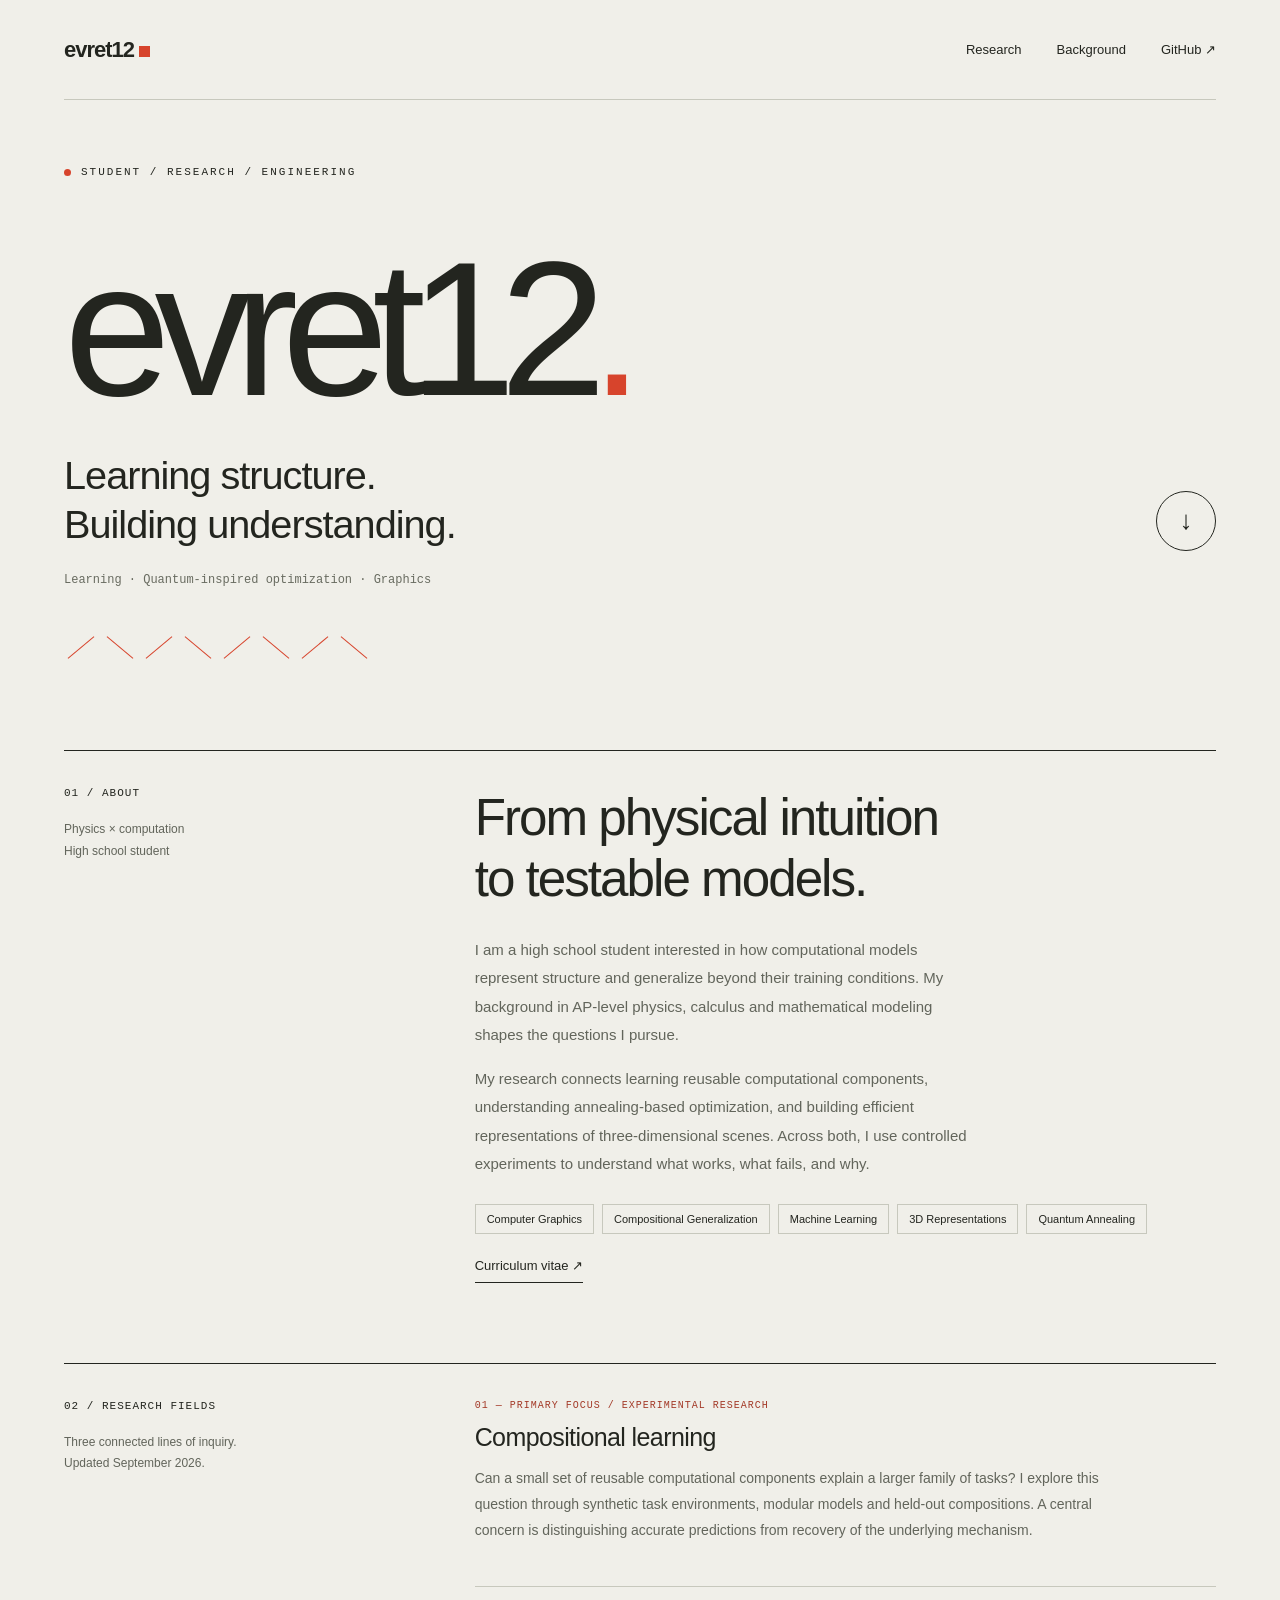
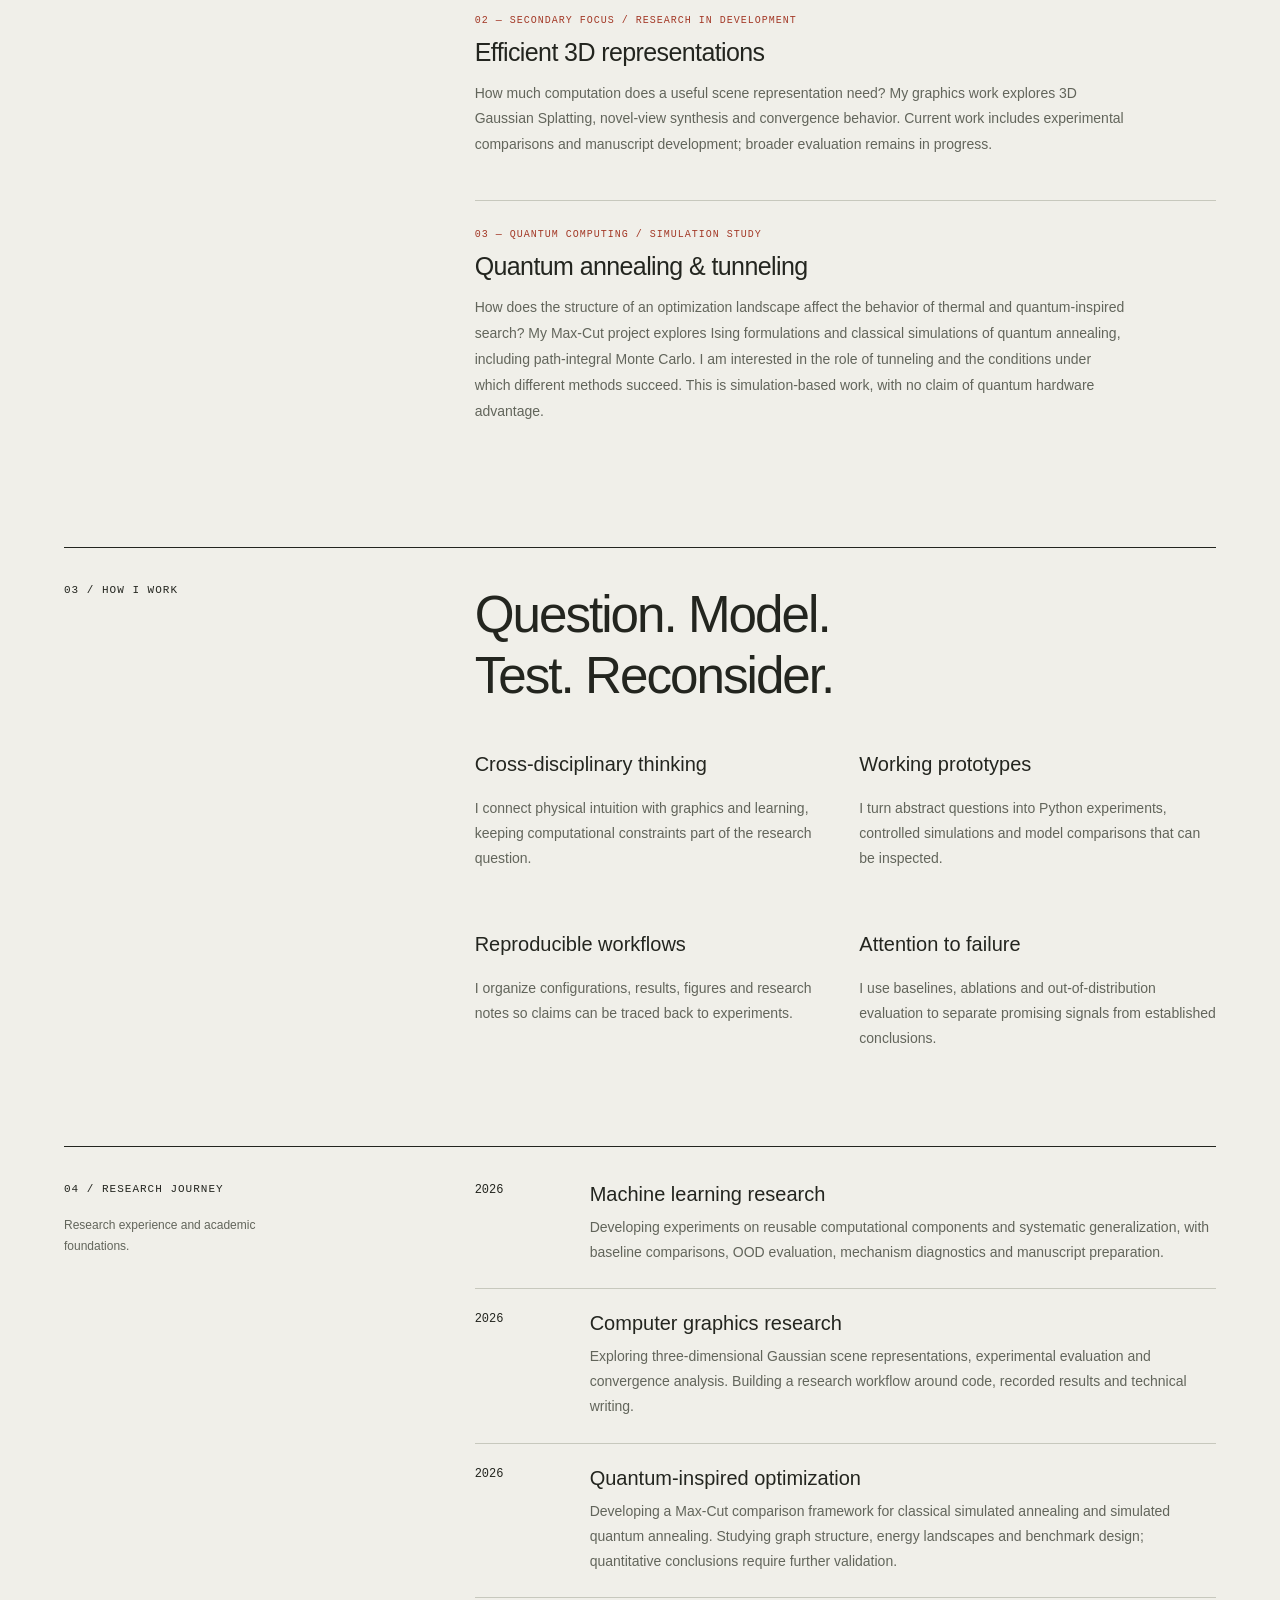
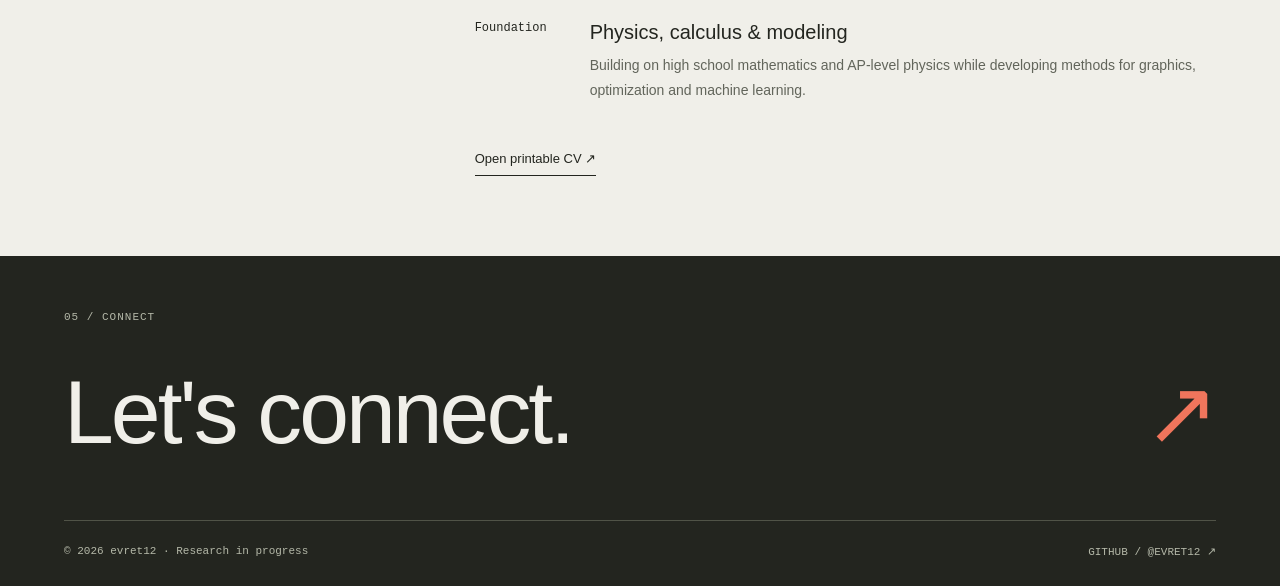
==== commit 7d03182b: "Redesign personal research website" ====
--- a/index.html
+++ b/index.html
@@ -1,305 +1,17 @@
-<!DOCTYPE html>
-<html lang="en">
-<head>
-    <meta charset="UTF-8">
-    <meta name="viewport" content="width=device-width, initial-scale=1.0">
-    <meta name="description" content="Elegance of Culture - Professional platform for Chinese traditional Four Treasures of the Study and Four Arts, introducing history, craftsmanship and cultural connotation">
-    <meta name="keywords" content="Four Treasures of the Study, brush, ink, paper, inkstone, Duan inkstone, Xuan paper, Hui ink, Guqin, Go, calligraphy, Chinese painting, traditional Chinese culture">
-    <title>Elegance of Culture - Chinese Traditional Culture Platform</title>
-    <!-- 外部资源 -->
-    <link rel="stylesheet" href="https://cdnjs.cloudflare.com/ajax/libs/font-awesome/6.5.1/css/all.min.css">
-    <link href="https://fonts.googleapis.com/css2?family=Ma+Shan+Zheng&family=Noto+Serif+SC:wght@300;400;500;700&family=Playfair+Display:wght@400;700&display=swap" rel="stylesheet">
-    <!-- 全局样式 -->
-    <link rel="stylesheet" href="../assets/css/style.css">
-</head>
-<body class="en">
-    <!-- 导航栏 -->
-    <nav id="navbar">
-        <div class="container nav-inner">
-            <a href="index.html" class="nav-logo">
-                <i class="fa-solid fa-brush"></i>
-                <span class="nav-logo-text">Elegance of Culture</span>
-            </a>
-            <ul class="nav-links">
-                <li><a href="index.html" class="active">Home</a></li>
-                <li><a href="four-treasures.html">Four Treasures</a></li>
-                <li><a href="four-arts.html">Four Arts</a></li>
-                <li><a href="culture.html">Cultural Essence</a></li>
-                <li><a href="contact.html">Contact Us</a></li>
-            </ul>
-            <div class="lang-switch">
-                <a href="index.html" class="lang-btn active">EN</a>
-                <a href="../index.html" class="lang-btn">中文</a>
-            </div>
-            <div class="mobile-menu-btn" id="mobileMenuBtn">
-                <span></span>
-                <span></span>
-                <span></span>
-            </div>
-        </div>
-        <div class="mobile-menu" id="mobileMenu">
-            <ul>
-                <li><a href="index.html" class="active">Home</a></li>
-                <li><a href="four-treasures.html">Four Treasures</a></li>
-                <li><a href="four-arts.html">Four Arts</a></li>
-                <li><a href="culture.html">Cultural Essence</a></li>
-                <li><a href="contact.html">Contact Us</a></li>
-            </ul>
-        </div>
-    </nav>
-
-    <!-- Hero区域 -->
-    <section class="page-header">
-        <div class="container">
-            <h1 class="text-shadow">Four Treasures & Four Arts of China</h1>
-            <p class="text-shadow">Inheriting millennial cultural heritage, promoting oriental aesthetics</p>
-            <a href="four-treasures.html" class="btn-primary">Explore Cultural Beauty</a>
-        </div>
-    </section>
-
-    <!-- 文房四宝板块 -->
-    <section class="page-content">
-        <div class="container">
-            <div style="text-align: center;">
-                <h2 class="section-title">Four Treasures of the Study</h2>
-                <p class="section-subtitle">Brush, Ink, Paper and Inkstone, the core tools of traditional Chinese writing and painting, carrying thousands of years of cultural essence</p>
-                <div class="divider"></div>
-            </div>
-            <div class="carousel-container">
-                <div class="carousel" id="treasuresCarousel">
-                    <!-- Brush -->
-                    <div class="carousel-item active">
-                        <div class="carousel-item-inner">
-                            <div class="carousel-img">
-                                <img src="https://images.unsplash.com/photo-1591142225331-32b675303389?ixlib=rb-4.0.3&auto=format&fit=crop&w=800&q=80" alt="Chinese Writing Brush Craftsmanship">
-                            </div>
-                            <div class="carousel-content">
-                                <h3>Writing Brush</h3>
-                                <p>The writing brush is the first of the Four Treasures of the Study, made of animal hair and bamboo/wood, writing elegant and vivid Chinese characters. Its history can be traced back to the Warring States Period.</p>
-                                <p>A high-quality brush must have the four virtues of "sharpness, neatness, roundness and elasticity".</p>
-                                <a href="brush.html" class="btn-primary">View Details</a>
-                            </div>
-                        </div>
-                    </div>
-                    <!-- Ink -->
-                    <div class="carousel-item">
-                        <div class="carousel-item-inner">
-                            <div class="carousel-img">
-                                <img src="https://images.unsplash.com/photo-1564890369478-c89ca6d55cde?ixlib=rb-4.0.3&auto=format&fit=crop&w=800&q=80" alt="Hui Ink Making">
-                            </div>
-                            <div class="carousel-content">
-                                <h3>Hui Ink Stick</h3>
-                                <p>With varying shades of black, ink sticks are made from pine soot or lampblack. Grinding ink and wielding the brush reveals oriental charm. Hui ink from Anhui is world-famous.</p>
-                                <p>High-quality ink sticks have a fine texture, bright black color, and write smoothly without clogging the brush.</p>
-                                <a href="ink.html" class="btn-primary">View Details</a>
-                            </div>
-                        </div>
-                    </div>
-                    <!-- Paper -->
-                    <div class="carousel-item">
-                        <div class="carousel-item-inner">
-                            <div class="carousel-img">
-                                <img src="https://images.unsplash.com/photo-1618005182384-a83a8bd57fbe?ixlib=rb-4.0.3&auto=format&fit=crop&w=800&q=80" alt="Xuan Paper Drying">
-                            </div>
-                            <div class="carousel-content">
-                                <h3>Xuan Paper</h3>
-                                <p>Xuan paper has a dense texture and excellent ink absorption, remaining intact for thousands of years, making it ideal for calligraphy and painting. It is known as the "King of Papers".</p>
-                                <p>Made from wingnut bark and sand field rice straw through 18 major processes and hundreds of operations.</p>
-                                <a href="paper.html" class="btn-primary">View Details</a>
-                            </div>
-                        </div>
-                    </div>
-                    <!-- Inkstone -->
-                    <div class="carousel-item">
-                        <div class="carousel-item-inner">
-                            <div class="carousel-img">
-                                <img src="https://images.unsplash.com/photo-1586769853422-5e96606e6c95?ixlib=rb-4.0.3&auto=format&fit=crop&w=800&q=80" alt="Duan Inkstone Carving">
-                            </div>
-                            <div class="carousel-content">
-                                <h3>Inkstone</h3>
-                                <p>Inkstones are crafted according to the material, with a warm texture and fine ink grinding. They are both practical tools and artistic treasures. The Four Famous Inkstones are world-renowned.</p>
-                                <p>A good inkstone must have fine texture, easy ink production, and no damage to brush hair.</p>
-                                <a href="inkstone.html" class="btn-primary">View Details</a>
-                            </div>
-                        </div>
-                    </div>
-                </div>
-                <div class="carousel-controls">
-                    <button class="carousel-btn" id="treasuresCarouselPrev"><i class="fa-solid fa-chevron-left"></i></button>
-                    <button class="carousel-btn" id="treasuresCarouselNext"><i class="fa-solid fa-chevron-right"></i></button>
-                </div>
-                <div class="carousel-indicators" id="treasuresCarouselIndicators">
-                    <div class="indicator active" data-index="0"></div>
-                    <div class="indicator" data-index="1"></div>
-                    <div class="indicator" data-index="2"></div>
-                    <div class="indicator" data-index="3"></div>
-                </div>
-            </div>
-        </div>
-    </section>
-
-    <!-- 琴棋书画板块 -->
-    <section class="page-content" style="background-color: rgba(33, 37, 41, 0.05);">
-        <div class="container">
-            <div style="text-align: center;">
-                <h2 class="section-title">Four Arts of the Scholar</h2>
-                <p class="section-subtitle">Qin, Qi, Shu and Hua, the four essential arts for ancient Chinese scholars, reflecting the spiritual pursuit of the Chinese people</p>
-                <div class="divider"></div>
-            </div>
-            <div class="carousel-container">
-                <div class="carousel" id="artsCarousel">
-                    <!-- Guqin -->
-                    <div class="carousel-item active">
-                        <div class="carousel-item-inner">
-                            <div class="carousel-img">
-                                <img src="https://images.unsplash.com/photo-1518357328699-88da80c30b52?ixlib=rb-4.0.3&auto=format&fit=crop&w=800&q=80" alt="Guqin Performance">
-                            </div>
-                            <div class="carousel-content">
-                                <h3>Guqin</h3>
-                                <p>The guqin has a wide range, deep tone, and lingering sound, being one of the oldest plucked instruments in China, with a history of over 3,000 years.</p>
-                                <p>The sound of guqin is clear, subtle, tranquil and remote, a medium for scholars to cultivate their morality.</p>
-                                <a href="qin.html" class="btn-primary">View Details</a>
-                            </div>
-                        </div>
-                    </div>
-                    <!-- Go -->
-                    <div class="carousel-item">
-                        <div class="carousel-item-inner">
-                            <div class="carousel-img">
-                                <img src="https://images.unsplash.com/photo-1571069507691-af612207b463?ixlib=rb-4.0.3&auto=format&fit=crop&w=800&q=80" alt="Go Game">
-                            </div>
-                            <div class="carousel-content">
-                                <h3>Go (Weiqi)</h3>
-                                <p>Go is extensive and profound, containing oriental philosophical wisdom, and is a perfect combination of strategy and thinking. It originated in China over 4,000 years ago.</p>
-                                <p>Go games are not only a contest of skills but also a competition of mentality.</p>
-                                <a href="qi.html" class="btn-primary">View Details</a>
-                            </div>
-                        </div>
-                    </div>
-                    <!-- Calligraphy -->
-                    <div class="carousel-item">
-                        <div class="carousel-item-inner">
-                            <div class="carousel-img">
-                                <img src="https://images.unsplash.com/photo-1620189965310-7d975a7f7f49?ixlib=rb-4.0.3&auto=format&fit=crop&w=800&q=80" alt="Calligraphy Creation">
-                            </div>
-                            <div class="carousel-content">
-                                <h3>Calligraphy</h3>
-                                <p>Calligraphy is the art of lines, showing the writer's mood and accomplishment through the use of brush and ink. It has gone through many evolutionary stages.</p>
-                                <p>Wang Xizhi's "Lanting Xu" is known as the "best running script under heaven".</p>
-                                <a href="shu.html" class="btn-primary">View Details</a>
-                            </div>
-                        </div>
-                    </div>
-                    <!-- Chinese Painting -->
-                    <div class="carousel-item">
-                        <div class="carousel-item-inner">
-                            <div class="carousel-img">
-                                <img src="https://images.unsplash.com/photo-1571576481360-73a6735f46c1?ixlib=rb-4.0.3&auto=format&fit=crop&w=800&q=80" alt="Chinese Painting">
-                            </div>
-                            <div class="carousel-content">
-                                <h3>Chinese Painting</h3>
-                                <p>Chinese painting emphasizes artistic conception, uses ink wash as the main expression form, and pursues the artistic state of combining spirit and form.</p>
-                                <p>The integration of poetry, calligraphy, painting and seal is the core feature of Chinese painting.</p>
-                                <a href="hua.html" class="btn-primary">View Details</a>
-                            </div>
-                        </div>
-                    </div>
-                </div>
-                <div class="carousel-controls">
-                    <button class="carousel-btn" id="artsCarouselPrev"><i class="fa-solid fa-chevron-left"></i></button>
-                    <button class="carousel-btn" id="artsCarouselNext"><i class="fa-solid fa-chevron-right"></i></button>
-                </div>
-                <div class="carousel-indicators" id="artsCarouselIndicators">
-                    <div class="indicator active" data-index="0"></div>
-                    <div class="indicator" data-index="1"></div>
-                    <div class="indicator" data-index="2"></div>
-                    <div class="indicator" data-index="3"></div>
-                </div>
-            </div>
-        </div>
-    </section>
-
-    <!-- 文化精髓板块 -->
-    <section class="page-content">
-        <div class="container">
-            <div style="text-align: center;">
-                <h2 class="section-title">Cultural Essence</h2>
-                <div class="divider"></div>
-            </div>
-            <div class="content-card">
-                <p>The Four Treasures of the Study and the Four Arts are important carriers of traditional Chinese culture, carrying the Chinese people's aesthetic taste, philosophical thoughts and humanistic spirit.</p>
-                <p>The Four Treasures are the material foundation of cultural creation, and the Four Arts are the artistic forms of spiritual expression. They complement each other and jointly construct the spiritual world of Chinese literati.</p>
-                <div class="grid-3">
-                    <div class="info-card">
-                        <i class="fa-solid fa-yin-yang"></i>
-                        <h5>Harmony Between Man and Nature</h5>
-                        <p>The core thought of traditional Chinese culture, pursuing harmony between man and nature</p>
-                    </div>
-                    <div class="info-card">
-                        <i class="fa-solid fa-book"></i>
-                        <h5>Self-cultivation</h5>
-                        <p>Improving personal moral cultivation and spiritual realm through the practice of skills</p>
-                    </div>
-                    <div class="info-card">
-                        <i class="fa-solid fa-palette"></i>
-                        <h5>Artistic Conception</h5>
-                        <p>Pursuing implicit and profound artistic conception, emphasizing "intention before brush"</p>
-                    </div>
-                </div>
-                <div style="text-align: center; margin-top: 2rem;">
-                    <a href="culture.html" class="btn-secondary">Learn More About Cultural Connotation</a>
-                </div>
-            </div>
-        </div>
-    </section>
-
-    <!-- 页脚 -->
-    <footer>
-        <div class="container">
-            <div class="footer-content">
-                <div class="footer-item">
-                    <h3>Elegance of Culture</h3>
-                    <p>Inheriting millennial culture, promoting oriental aesthetics</p>
-                    <div class="footer-social">
-                        <a href="#"><i class="fa-brands fa-weixin"></i></a>
-                        <a href="#"><i class="fa-brands fa-weibo"></i></a>
-                        <a href="#"><i class="fa-brands fa-facebook"></i></a>
-                        <a href="#"><i class="fa-brands fa-instagram"></i></a>
-                    </div>
-                </div>
-                <div class="footer-item">
-                    <h3>Quick Navigation</h3>
-                    <a href="index.html">Home</a>
-                    <a href="four-treasures.html">Four Treasures</a>
-                    <a href="four-arts.html">Four Arts</a>
-                    <a href="culture.html">Cultural Essence</a>
-                </div>
-                <div class="footer-item">
-                    <h3>About Us</h3>
-                    <a href="#">Platform Introduction</a>
-                    <a href="#">Cultural Cooperation</a>
-                    <a href="#">Join Us</a>
-                    <a href="contact.html">Contact Us</a>
-                </div>
-                <div class="footer-item">
-                    <h3>Contact Us</h3>
-                    <p><i class="fa-solid fa-envelope" style="margin-right: 8px;"></i>contact@wenmofengya.com</p>
-                    <p><i class="fa-solid fa-phone" style="margin-right: 8px;"></i>+86 123 4567 8901</p>
-                    <p><i class="fa-solid fa-location-dot" style="margin-right: 8px;"></i>Guozijian Street, Dongcheng District, Beijing</p>
-                </div>
-            </div>
-            <div class="footer-copyright">
-                <p>&copy; 2024 Elegance of Culture - Chinese Traditional Culture Platform | All Rights Reserved</p>
-            </div>
-        </div>
-    </footer>
-
-    <!-- 回到顶部按钮 -->
-    <button class="back-to-top" id="backToTop">
-        <i class="fa-solid fa-chevron-up"></i>
-    </button>
-
-    <!-- 全局脚本 -->
-    <script src="../assets/js/main.js"></script>
-</body>
-</html>+<!doctype html><html lang="en"><head><meta charset="utf-8"><meta name="viewport" content="width=device-width,initial-scale=1"><title>evret12 — Research & Engineering</title><meta name="description" content="The research portfolio of evret12: compositional learning, quantum-inspired optimization and efficient 3D representations."><style>
+:root{--paper:#f0efe9;--ink:#23251f;--accent:#d7442c;--line:#c7c8bd}*{box-sizing:border-box}html{scroll-behavior:smooth}body{margin:0;background:var(--paper);color:var(--ink);font-family:'Trebuchet MS','Microsoft YaHei',sans-serif}a{color:inherit;text-decoration:none}button{font:inherit}a:focus-visible,button:focus-visible{outline:2px solid var(--accent);outline-offset:7px}.shell{max-width:1600px;margin:auto;padding:0 5vw}header{height:100px;display:flex;align-items:center;justify-content:space-between;border-bottom:1px solid var(--line)}.brand{font-size:22px;letter-spacing:-1px;font-weight:bold}.brand i{display:inline-block;width:11px;height:11px;background:var(--accent);margin-left:5px}nav{display:flex;gap:35px;font-size:13px}nav a:hover{color:var(--accent)}.hero{min-height:650px;padding:66px 0 45px;position:relative}.eyebrow{font:11px 'Courier New',monospace;letter-spacing:2px;text-transform:uppercase;display:flex;align-items:center;gap:10px}.dot{width:7px;height:7px;background:var(--accent);border-radius:50%}h1{font-size:clamp(90px,18.8vw,290px);line-height:.9;letter-spacing:-.085em;margin:75px 0 32px;font-weight:500}h1 span{color:var(--accent)}.hero-bottom{display:flex;justify-content:space-between;align-items:end;gap:40px}.intro{font-size:23px;line-height:1.7;letter-spacing:1px;margin:0}.sub{font:12px 'Courier New',monospace;color:#686b60;display:block;letter-spacing:0;margin-top:7px}.down{display:grid;place-items:center;border:1px solid var(--ink);border-radius:50%;width:60px;height:60px;font-size:26px;transition:background .2s,color .2s}.down:hover{background:var(--ink);color:var(--paper)}.section{border-top:1px solid var(--ink);padding:36px 0 80px;display:grid;grid-template-columns:1fr 2fr;gap:40px}.label{font:11px 'Courier New',monospace;letter-spacing:1px}.section h2{font-size:clamp(35px,5vw,68px);font-weight:400;letter-spacing:-2px;line-height:1.2;margin:0 0 26px}.bodycopy{max-width:510px;line-height:1.9;color:#62655b;font-size:15px}.blank{border:1px solid var(--line);padding:28px;margin-top:38px;display:flex;justify-content:space-between;align-items:center;gap:20px}.blank span{font:11px 'Courier New',monospace;color:#62655b}.blank strong{font-size:16px;font-weight:400}.contact{background:var(--ink);color:var(--paper);padding:55px 5vw 28px}.contact-inner{max-width:1440px;margin:auto}.contact .label{color:#b4b8a8}.contact-link{display:flex;justify-content:space-between;align-items:center;padding:38px 0 55px;font-size:clamp(32px,7vw,100px);letter-spacing:-3px}.contact-link:hover{color:#f0755c}.contact-link span:last-child{color:#f0755c}footer{border-top:1px solid #505347;padding-top:24px;display:flex;justify-content:space-between;font:11px 'Courier New',monospace;color:#b4b8a8}.reveal{animation:enter .8s both}@keyframes enter{from{opacity:0;transform:translateY(16px)}to{opacity:1;transform:translateY(0)}}@media(max-width:650px){header{height:78px}nav{gap:20px}.hero{min-height:550px;padding-top:42px}h1{margin-top:100px}.intro{font-size:18px}.hero-bottom{margin-top:45px}.section{grid-template-columns:1fr;gap:35px;padding-bottom:50px}.blank{padding:20px}.contact-link{letter-spacing:-1px}footer{gap:15px;line-height:1.6}.down{width:48px;height:48px;flex-shrink:0}}@media(prefers-reduced-motion:reduce){html{scroll-behavior:auto}.reveal{animation:none}}
+
+h1{font-size:clamp(84px,15vw,220px);margin:65px 0 35px}.hero{min-height:650px}.intro{max-width:650px;font-size:clamp(24px,3.1vw,44px);line-height:1.25;letter-spacing:-1px}.intro .sub{line-height:1.7;letter-spacing:0;margin-top:20px}.hero-bottom{align-items:center}.section{scroll-margin-top:30px}.section h2{font-size:clamp(32px,4vw,58px)}.research-row{border-top:1px solid var(--line);padding:28px 0}.research-row:first-child{border-top:0;padding-top:0}.research-row h3{font-size:25px;font-weight:400;letter-spacing:-.6px;margin:12px 0}.research-row p{font-size:14px;line-height:1.85;color:#62655b;max-width:650px}.meta{font:10px 'Courier New',monospace;letter-spacing:1px;color:#a33927}.tags{display:flex;flex-wrap:wrap;gap:8px;margin-top:25px}.tags span{border:1px solid var(--line);padding:8px 11px;font-size:11px}.cv-link{display:inline-block;border-bottom:1px solid var(--ink);padding:9px 0;font-size:13px;margin-top:15px}.skills{display:grid;grid-template-columns:1fr 1fr;gap:28px}.skills h3{font-weight:400;font-size:20px}.skills p{font-size:14px;line-height:1.8;color:#62655b}.timeline{display:grid;grid-template-columns:90px 1fr;gap:25px;padding:23px 0;border-top:1px solid var(--line)}.timeline:first-child{border:0;padding-top:0}.timeline time{font:12px 'Courier New',monospace}.timeline h3{margin:0 0 9px;font-weight:400;font-size:20px}.timeline p{font-size:14px;line-height:1.8;color:#62655b;margin:0}.side-note{font-size:12px;line-height:1.8;color:#62655b;max-width:210px;margin-top:20px}.hero-art{display:flex;gap:5px;align-items:center;height:55px;margin-top:30px}.hero-art b{height:1px;width:34px;background:var(--accent);transform:rotate(-40deg)}.hero-art b:nth-child(2n){transform:rotate(40deg)}@media(max-width:650px){nav{gap:14px;font-size:11px}.hero{min-height:570px}.skills{grid-template-columns:1fr}.intro{font-size:17px}h1{margin-top:90px}.timeline{grid-template-columns:65px 1fr;gap:15px}}
+</style></head><body>
+<div class="shell"><header><a class="brand" href="#" aria-label="Home">evret12<i aria-hidden="true"></i></a><nav aria-label="Main navigation"><a href="#research">Research</a><a href="#experience">Background</a><a href="https://github.com/evret12" rel="me">GitHub ↗</a></nav></header>
+<main><section class="hero reveal"><div class="eyebrow"><span class="dot"></span>STUDENT / RESEARCH / ENGINEERING</div><h1>evret12<span>.</span></h1><div class="hero-bottom"><p class="intro">Learning structure.<br>Building understanding.<span class="sub">Learning · Quantum-inspired optimization · Graphics</span></p><a class="down" href="#research" aria-label="Explore research">↓</a></div><div class="hero-art" aria-hidden="true"><b></b><b></b><b></b><b></b><b></b><b></b><b></b><b></b></div></section>
+<section class="section" id="about"><div><div class="label">01 / ABOUT</div><p class="side-note">Physics × computation<br>High school student</p></div><div><h2>From physical intuition<br>to testable models.</h2><p class="bodycopy">I am a high school student interested in how computational models represent structure and generalize beyond their training conditions. My background in AP-level physics, calculus and mathematical modeling shapes the questions I pursue.</p><p class="bodycopy">My research connects learning reusable computational components, understanding annealing-based optimization, and building efficient representations of three-dimensional scenes. Across both, I use controlled experiments to understand what works, what fails, and why.</p><div class="tags"><span>Computer Graphics</span><span>Compositional Generalization</span><span>Machine Learning</span><span>3D Representations</span><span>Quantum Annealing</span></div><a class="cv-link" href="cv.html">Curriculum vitae ↗</a></div></section>
+<section class="section" id="research"><div><div class="label">02 / RESEARCH FIELDS</div><p class="side-note">Three connected lines of inquiry.<br>Updated September 2026.</p></div><div>
+<article class="research-row"><div class="meta">01 — PRIMARY FOCUS / EXPERIMENTAL RESEARCH</div><h3>Compositional learning</h3><p>Can a small set of reusable computational components explain a larger family of tasks? I explore this question through synthetic task environments, modular models and held-out compositions. A central concern is distinguishing accurate predictions from recovery of the underlying mechanism.</p></article>
+<article class="research-row"><div class="meta">02 — SECONDARY FOCUS / RESEARCH IN DEVELOPMENT</div><h3>Efficient 3D representations</h3><p>How much computation does a useful scene representation need? My graphics work explores 3D Gaussian Splatting, novel-view synthesis and convergence behavior. Current work includes experimental comparisons and manuscript development; broader evaluation remains in progress.</p></article>
+
+
+<article class="research-row"><div class="meta">03 — QUANTUM COMPUTING / SIMULATION STUDY</div><h3>Quantum annealing & tunneling</h3><p>How does the structure of an optimization landscape affect the behavior of thermal and quantum-inspired search? My Max-Cut project explores Ising formulations and classical simulations of quantum annealing, including path-integral Monte Carlo. I am interested in the role of tunneling and the conditions under which different methods succeed. This is simulation-based work, with no claim of quantum hardware advantage.</p></article></div></section>
+<section class="section" id="approach"><div class="label">03 / HOW I WORK</div><div><h2>Question. Model.<br>Test. Reconsider.</h2><div class="skills"><article><h3>Cross-disciplinary thinking</h3><p>I connect physical intuition with graphics and learning, keeping computational constraints part of the research question.</p></article><article><h3>Working prototypes</h3><p>I turn abstract questions into Python experiments, controlled simulations and model comparisons that can be inspected.</p></article><article><h3>Reproducible workflows</h3><p>I organize configurations, results, figures and research notes so claims can be traced back to experiments.</p></article><article><h3>Attention to failure</h3><p>I use baselines, ablations and out-of-distribution evaluation to separate promising signals from established conclusions.</p></article></div></div></section>
+<section class="section" id="experience"><div><div class="label">04 / RESEARCH JOURNEY</div><p class="side-note">Research experience and academic foundations.</p></div><div><div class="timeline"><time>2026</time><div><h3>Machine learning research</h3><p>Developing experiments on reusable computational components and systematic generalization, with baseline comparisons, OOD evaluation, mechanism diagnostics and manuscript preparation.</p></div></div><div class="timeline"><time>2026</time><div><h3>Computer graphics research</h3><p>Exploring three-dimensional Gaussian scene representations, experimental evaluation and convergence analysis. Building a research workflow around code, recorded results and technical writing.</p></div></div><div class="timeline"><time>2026</time><div><h3>Quantum-inspired optimization</h3><p>Developing a Max-Cut comparison framework for classical simulated annealing and simulated quantum annealing. Studying graph structure, energy landscapes and benchmark design; quantitative conclusions require further validation.</p></div></div><div class="timeline"><time>Foundation</time><div><h3>Physics, calculus & modeling</h3><p>Building on high school mathematics and AP-level physics while developing methods for graphics, optimization and machine learning.</p></div></div><a class="cv-link" href="cv.html">Open printable CV ↗</a></div></section>
+</main></div><section class="contact"><div class="contact-inner"><div class="label">05 / CONNECT</div><a class="contact-link" href="https://github.com/evret12" rel="me"><span>Let's connect.</span><span aria-hidden="true">↗</span></a><footer><span>© 2026 evret12 · Research in progress</span><a href="https://github.com/evret12">GITHUB / @EVRET12 ↗</a></footer></div></section></body></html>
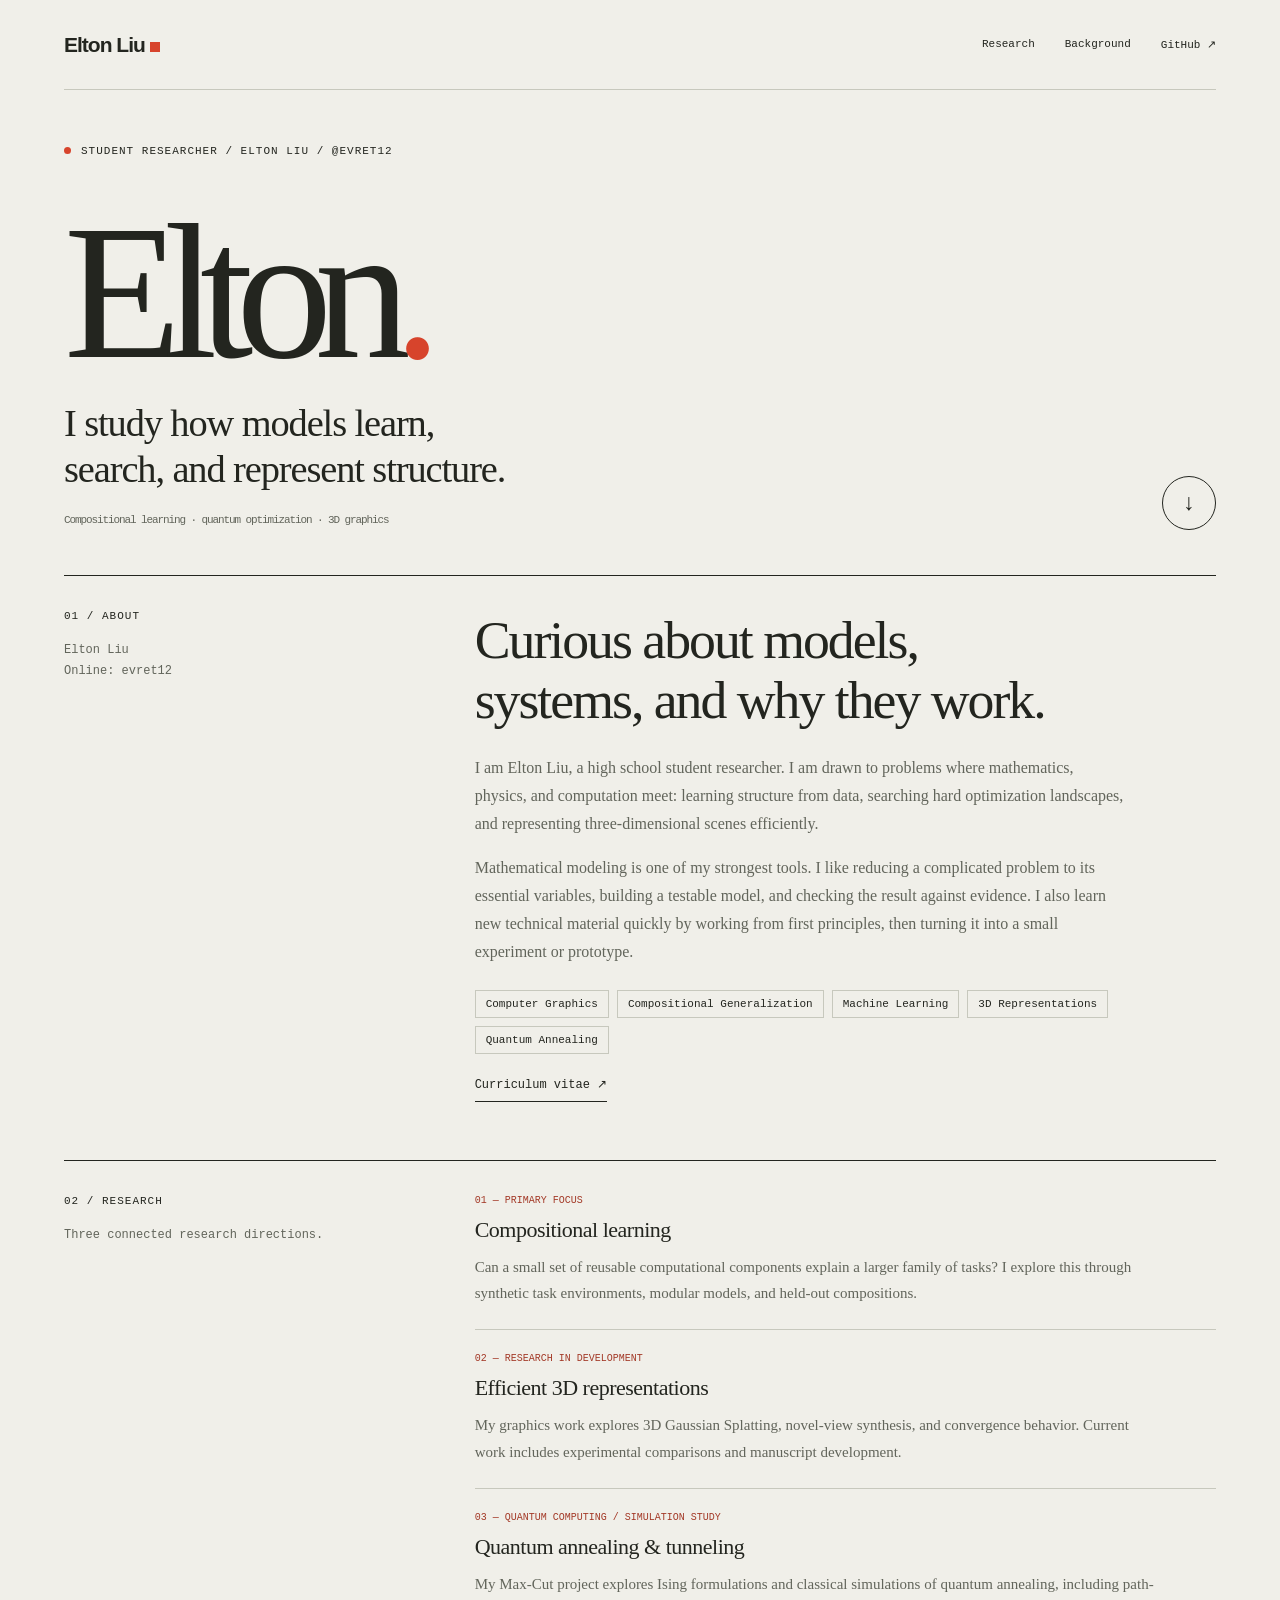
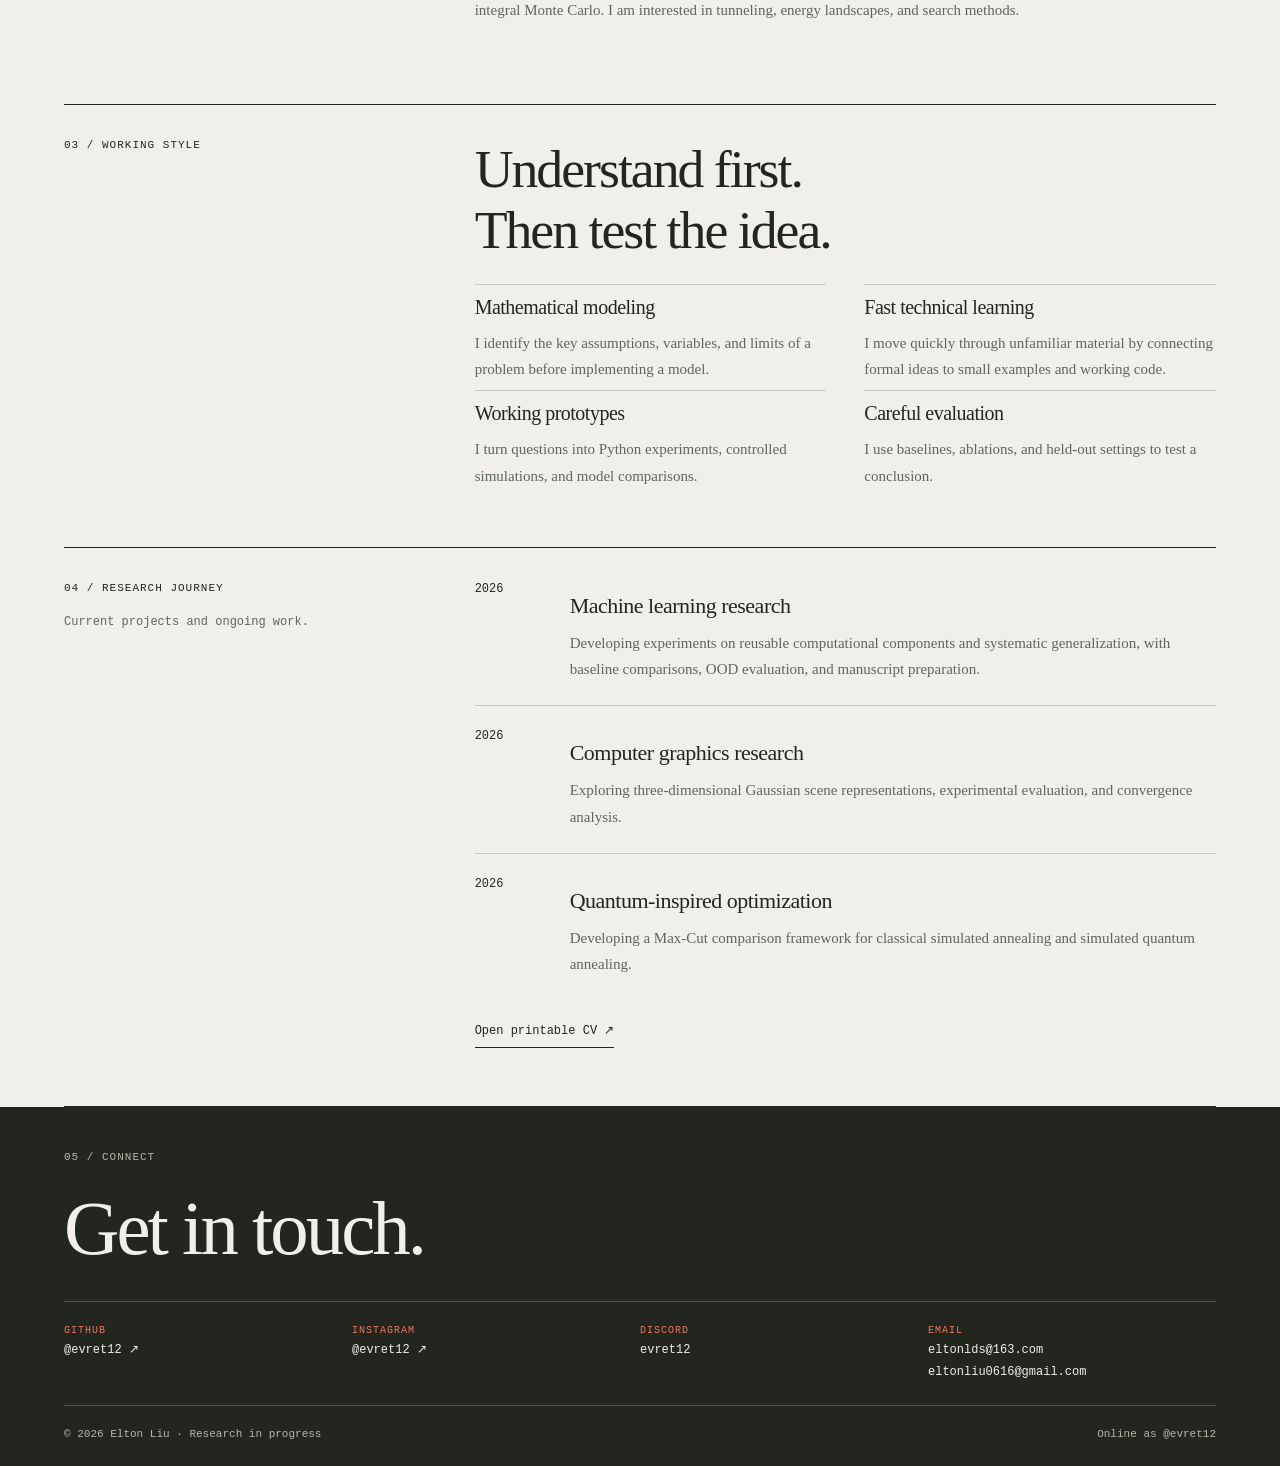
==== commit e09d8bf0: "Personalize profile and contact details" ====
--- a/index.html
+++ b/index.html
@@ -1,17 +1,12 @@
-<!doctype html><html lang="en"><head><meta charset="utf-8"><meta name="viewport" content="width=device-width,initial-scale=1"><title>evret12 — Research & Engineering</title><meta name="description" content="The research portfolio of evret12: compositional learning, quantum-inspired optimization and efficient 3D representations."><style>
-:root{--paper:#f0efe9;--ink:#23251f;--accent:#d7442c;--line:#c7c8bd}*{box-sizing:border-box}html{scroll-behavior:smooth}body{margin:0;background:var(--paper);color:var(--ink);font-family:'Trebuchet MS','Microsoft YaHei',sans-serif}a{color:inherit;text-decoration:none}button{font:inherit}a:focus-visible,button:focus-visible{outline:2px solid var(--accent);outline-offset:7px}.shell{max-width:1600px;margin:auto;padding:0 5vw}header{height:100px;display:flex;align-items:center;justify-content:space-between;border-bottom:1px solid var(--line)}.brand{font-size:22px;letter-spacing:-1px;font-weight:bold}.brand i{display:inline-block;width:11px;height:11px;background:var(--accent);margin-left:5px}nav{display:flex;gap:35px;font-size:13px}nav a:hover{color:var(--accent)}.hero{min-height:650px;padding:66px 0 45px;position:relative}.eyebrow{font:11px 'Courier New',monospace;letter-spacing:2px;text-transform:uppercase;display:flex;align-items:center;gap:10px}.dot{width:7px;height:7px;background:var(--accent);border-radius:50%}h1{font-size:clamp(90px,18.8vw,290px);line-height:.9;letter-spacing:-.085em;margin:75px 0 32px;font-weight:500}h1 span{color:var(--accent)}.hero-bottom{display:flex;justify-content:space-between;align-items:end;gap:40px}.intro{font-size:23px;line-height:1.7;letter-spacing:1px;margin:0}.sub{font:12px 'Courier New',monospace;color:#686b60;display:block;letter-spacing:0;margin-top:7px}.down{display:grid;place-items:center;border:1px solid var(--ink);border-radius:50%;width:60px;height:60px;font-size:26px;transition:background .2s,color .2s}.down:hover{background:var(--ink);color:var(--paper)}.section{border-top:1px solid var(--ink);padding:36px 0 80px;display:grid;grid-template-columns:1fr 2fr;gap:40px}.label{font:11px 'Courier New',monospace;letter-spacing:1px}.section h2{font-size:clamp(35px,5vw,68px);font-weight:400;letter-spacing:-2px;line-height:1.2;margin:0 0 26px}.bodycopy{max-width:510px;line-height:1.9;color:#62655b;font-size:15px}.blank{border:1px solid var(--line);padding:28px;margin-top:38px;display:flex;justify-content:space-between;align-items:center;gap:20px}.blank span{font:11px 'Courier New',monospace;color:#62655b}.blank strong{font-size:16px;font-weight:400}.contact{background:var(--ink);color:var(--paper);padding:55px 5vw 28px}.contact-inner{max-width:1440px;margin:auto}.contact .label{color:#b4b8a8}.contact-link{display:flex;justify-content:space-between;align-items:center;padding:38px 0 55px;font-size:clamp(32px,7vw,100px);letter-spacing:-3px}.contact-link:hover{color:#f0755c}.contact-link span:last-child{color:#f0755c}footer{border-top:1px solid #505347;padding-top:24px;display:flex;justify-content:space-between;font:11px 'Courier New',monospace;color:#b4b8a8}.reveal{animation:enter .8s both}@keyframes enter{from{opacity:0;transform:translateY(16px)}to{opacity:1;transform:translateY(0)}}@media(max-width:650px){header{height:78px}nav{gap:20px}.hero{min-height:550px;padding-top:42px}h1{margin-top:100px}.intro{font-size:18px}.hero-bottom{margin-top:45px}.section{grid-template-columns:1fr;gap:35px;padding-bottom:50px}.blank{padding:20px}.contact-link{letter-spacing:-1px}footer{gap:15px;line-height:1.6}.down{width:48px;height:48px;flex-shrink:0}}@media(prefers-reduced-motion:reduce){html{scroll-behavior:auto}.reveal{animation:none}}
-
-h1{font-size:clamp(84px,15vw,220px);margin:65px 0 35px}.hero{min-height:650px}.intro{max-width:650px;font-size:clamp(24px,3.1vw,44px);line-height:1.25;letter-spacing:-1px}.intro .sub{line-height:1.7;letter-spacing:0;margin-top:20px}.hero-bottom{align-items:center}.section{scroll-margin-top:30px}.section h2{font-size:clamp(32px,4vw,58px)}.research-row{border-top:1px solid var(--line);padding:28px 0}.research-row:first-child{border-top:0;padding-top:0}.research-row h3{font-size:25px;font-weight:400;letter-spacing:-.6px;margin:12px 0}.research-row p{font-size:14px;line-height:1.85;color:#62655b;max-width:650px}.meta{font:10px 'Courier New',monospace;letter-spacing:1px;color:#a33927}.tags{display:flex;flex-wrap:wrap;gap:8px;margin-top:25px}.tags span{border:1px solid var(--line);padding:8px 11px;font-size:11px}.cv-link{display:inline-block;border-bottom:1px solid var(--ink);padding:9px 0;font-size:13px;margin-top:15px}.skills{display:grid;grid-template-columns:1fr 1fr;gap:28px}.skills h3{font-weight:400;font-size:20px}.skills p{font-size:14px;line-height:1.8;color:#62655b}.timeline{display:grid;grid-template-columns:90px 1fr;gap:25px;padding:23px 0;border-top:1px solid var(--line)}.timeline:first-child{border:0;padding-top:0}.timeline time{font:12px 'Courier New',monospace}.timeline h3{margin:0 0 9px;font-weight:400;font-size:20px}.timeline p{font-size:14px;line-height:1.8;color:#62655b;margin:0}.side-note{font-size:12px;line-height:1.8;color:#62655b;max-width:210px;margin-top:20px}.hero-art{display:flex;gap:5px;align-items:center;height:55px;margin-top:30px}.hero-art b{height:1px;width:34px;background:var(--accent);transform:rotate(-40deg)}.hero-art b:nth-child(2n){transform:rotate(40deg)}@media(max-width:650px){nav{gap:14px;font-size:11px}.hero{min-height:570px}.skills{grid-template-columns:1fr}.intro{font-size:17px}h1{margin-top:90px}.timeline{grid-template-columns:65px 1fr;gap:15px}}
+<!doctype html>
+<html lang="en"><head><meta charset="utf-8"><meta name="viewport" content="width=device-width,initial-scale=1"><title>Elton Liu — Research</title><meta name="description" content="Elton Liu's research portfolio."><style>
+:root{--paper:#f0efe9;--ink:#23251f;--accent:#d7442c;--line:#c7c8bd;--muted:#62655b}*{box-sizing:border-box}html{scroll-behavior:smooth}body{margin:0;background:var(--paper);color:var(--ink);font-family:Georgia,'Times New Roman',serif}a{color:inherit;text-decoration:none}.shell{max-width:1440px;margin:auto;padding:0 5vw}header{height:90px;display:flex;align-items:center;justify-content:space-between;border-bottom:1px solid var(--line)}.brand{font:600 21px 'Trebuchet MS',sans-serif;letter-spacing:-1px}.brand i{display:inline-block;width:10px;height:10px;background:var(--accent);margin-left:5px}nav,.label,.meta,.sub,.side-note,.tags span,.cv-link,footer,.connect-grid{font-family:'Courier New',monospace}nav{display:flex;gap:30px;font-size:11px}nav a:hover,.cv-link:hover{color:var(--accent)}.hero{padding:55px 0 45px;border-bottom:1px solid var(--ink)}.eyebrow{font:11px 'Courier New',monospace;letter-spacing:1px}.dot{display:inline-block;width:7px;height:7px;border-radius:50%;background:var(--accent);margin-right:10px}h1{font-size:clamp(86px,15vw,210px);font-weight:400;line-height:.84;letter-spacing:-.09em;margin:55px 0 28px}h1 span{color:var(--accent)}.hero-bottom{display:flex;justify-content:space-between;align-items:end;gap:30px}.intro{max-width:660px;font-size:clamp(22px,3vw,42px);line-height:1.18;letter-spacing:-1.1px;margin:0}.sub{display:block;font-size:11px;line-height:1.7;color:var(--muted);margin-top:19px}.down{display:grid;place-items:center;border:1px solid var(--ink);border-radius:50%;width:54px;height:54px;font-size:23px}.section{border-bottom:1px solid var(--ink);padding:34px 0 58px;display:grid;grid-template-columns:1fr 2fr;gap:40px}.label{font-size:11px;letter-spacing:1px}.side-note{font-size:12px;line-height:1.8;color:var(--muted);margin:18px 0 0}.section h2{font-size:clamp(31px,4.2vw,56px);font-weight:400;letter-spacing:-2px;line-height:1.12;margin:0 0 24px}.bodycopy{max-width:650px;font-size:16px;line-height:1.75;color:var(--muted)}.tags{display:flex;flex-wrap:wrap;gap:8px;margin-top:24px}.tags span{border:1px solid var(--line);padding:7px 10px;font-size:11px}.cv-link{display:inline-block;border-bottom:1px solid var(--ink);padding:9px 0;font-size:12px;margin-top:14px}.research-row,.timeline{border-top:1px solid var(--line);padding:23px 0}.research-row:first-child,.timeline:first-child{border-top:0;padding-top:0}.meta{font-size:10px;color:#a33927}.research-row h3,.timeline h3,.skills h3{font-size:22px;font-weight:400;letter-spacing:-.5px;margin:11px 0}.research-row p,.timeline p,.skills p{font-size:15px;line-height:1.75;color:var(--muted);max-width:680px;margin:0}.skills{display:grid;grid-template-columns:1fr 1fr;gap:8px 38px}.skills article{border-top:1px solid var(--line)}.skills h3{font-size:20px}.timeline{display:grid;grid-template-columns:75px 1fr;gap:20px}.timeline time{font:12px 'Courier New',monospace}.contact{background:var(--ink);color:var(--paper);padding:44px 5vw 26px}.contact-inner{max-width:1340px;margin:auto}.contact .label{color:#b4b8a8}.contact-title{font-size:clamp(38px,6vw,78px);font-weight:400;letter-spacing:-3px;margin:22px 0 28px}.connect-grid{display:grid;grid-template-columns:repeat(4,1fr);border-top:1px solid #505347}.connect-grid a,.connect-grid div{min-height:104px;padding:20px 16px 16px 0;border-bottom:1px solid #505347;font-size:12px;line-height:1.8}.connect-grid a:hover{color:#f0755c}.connect-grid strong{display:block;color:#f0755c;font-size:10px;letter-spacing:1px;font-weight:400}footer{padding-top:22px;display:flex;justify-content:space-between;font-size:11px;color:#b4b8a8}@media(max-width:650px){.shell{padding:0 6vw}header{height:76px}nav{gap:15px;font-size:10px}.hero{padding-top:40px}h1{margin:67px 0 24px}.intro{font-size:20px}.section{grid-template-columns:1fr;gap:25px;padding:28px 0 42px}.skills{grid-template-columns:1fr}.timeline{grid-template-columns:60px 1fr;gap:13px}.connect-grid{grid-template-columns:1fr 1fr}.connect-grid a,.connect-grid div{min-height:90px}footer{gap:15px;line-height:1.6}}
 </style></head><body>
-<div class="shell"><header><a class="brand" href="#" aria-label="Home">evret12<i aria-hidden="true"></i></a><nav aria-label="Main navigation"><a href="#research">Research</a><a href="#experience">Background</a><a href="https://github.com/evret12" rel="me">GitHub ↗</a></nav></header>
-<main><section class="hero reveal"><div class="eyebrow"><span class="dot"></span>STUDENT / RESEARCH / ENGINEERING</div><h1>evret12<span>.</span></h1><div class="hero-bottom"><p class="intro">Learning structure.<br>Building understanding.<span class="sub">Learning · Quantum-inspired optimization · Graphics</span></p><a class="down" href="#research" aria-label="Explore research">↓</a></div><div class="hero-art" aria-hidden="true"><b></b><b></b><b></b><b></b><b></b><b></b><b></b><b></b></div></section>
-<section class="section" id="about"><div><div class="label">01 / ABOUT</div><p class="side-note">Physics × computation<br>High school student</p></div><div><h2>From physical intuition<br>to testable models.</h2><p class="bodycopy">I am a high school student interested in how computational models represent structure and generalize beyond their training conditions. My background in AP-level physics, calculus and mathematical modeling shapes the questions I pursue.</p><p class="bodycopy">My research connects learning reusable computational components, understanding annealing-based optimization, and building efficient representations of three-dimensional scenes. Across both, I use controlled experiments to understand what works, what fails, and why.</p><div class="tags"><span>Computer Graphics</span><span>Compositional Generalization</span><span>Machine Learning</span><span>3D Representations</span><span>Quantum Annealing</span></div><a class="cv-link" href="cv.html">Curriculum vitae ↗</a></div></section>
-<section class="section" id="research"><div><div class="label">02 / RESEARCH FIELDS</div><p class="side-note">Three connected lines of inquiry.<br>Updated September 2026.</p></div><div>
-<article class="research-row"><div class="meta">01 — PRIMARY FOCUS / EXPERIMENTAL RESEARCH</div><h3>Compositional learning</h3><p>Can a small set of reusable computational components explain a larger family of tasks? I explore this question through synthetic task environments, modular models and held-out compositions. A central concern is distinguishing accurate predictions from recovery of the underlying mechanism.</p></article>
-<article class="research-row"><div class="meta">02 — SECONDARY FOCUS / RESEARCH IN DEVELOPMENT</div><h3>Efficient 3D representations</h3><p>How much computation does a useful scene representation need? My graphics work explores 3D Gaussian Splatting, novel-view synthesis and convergence behavior. Current work includes experimental comparisons and manuscript development; broader evaluation remains in progress.</p></article>
-
-
-<article class="research-row"><div class="meta">03 — QUANTUM COMPUTING / SIMULATION STUDY</div><h3>Quantum annealing & tunneling</h3><p>How does the structure of an optimization landscape affect the behavior of thermal and quantum-inspired search? My Max-Cut project explores Ising formulations and classical simulations of quantum annealing, including path-integral Monte Carlo. I am interested in the role of tunneling and the conditions under which different methods succeed. This is simulation-based work, with no claim of quantum hardware advantage.</p></article></div></section>
-<section class="section" id="approach"><div class="label">03 / HOW I WORK</div><div><h2>Question. Model.<br>Test. Reconsider.</h2><div class="skills"><article><h3>Cross-disciplinary thinking</h3><p>I connect physical intuition with graphics and learning, keeping computational constraints part of the research question.</p></article><article><h3>Working prototypes</h3><p>I turn abstract questions into Python experiments, controlled simulations and model comparisons that can be inspected.</p></article><article><h3>Reproducible workflows</h3><p>I organize configurations, results, figures and research notes so claims can be traced back to experiments.</p></article><article><h3>Attention to failure</h3><p>I use baselines, ablations and out-of-distribution evaluation to separate promising signals from established conclusions.</p></article></div></div></section>
-<section class="section" id="experience"><div><div class="label">04 / RESEARCH JOURNEY</div><p class="side-note">Research experience and academic foundations.</p></div><div><div class="timeline"><time>2026</time><div><h3>Machine learning research</h3><p>Developing experiments on reusable computational components and systematic generalization, with baseline comparisons, OOD evaluation, mechanism diagnostics and manuscript preparation.</p></div></div><div class="timeline"><time>2026</time><div><h3>Computer graphics research</h3><p>Exploring three-dimensional Gaussian scene representations, experimental evaluation and convergence analysis. Building a research workflow around code, recorded results and technical writing.</p></div></div><div class="timeline"><time>2026</time><div><h3>Quantum-inspired optimization</h3><p>Developing a Max-Cut comparison framework for classical simulated annealing and simulated quantum annealing. Studying graph structure, energy landscapes and benchmark design; quantitative conclusions require further validation.</p></div></div><div class="timeline"><time>Foundation</time><div><h3>Physics, calculus & modeling</h3><p>Building on high school mathematics and AP-level physics while developing methods for graphics, optimization and machine learning.</p></div></div><a class="cv-link" href="cv.html">Open printable CV ↗</a></div></section>
-</main></div><section class="contact"><div class="contact-inner"><div class="label">05 / CONNECT</div><a class="contact-link" href="https://github.com/evret12" rel="me"><span>Let's connect.</span><span aria-hidden="true">↗</span></a><footer><span>© 2026 evret12 · Research in progress</span><a href="https://github.com/evret12">GITHUB / @EVRET12 ↗</a></footer></div></section></body></html>+<div class="shell"><header><a class="brand" href="#">Elton Liu<i></i></a><nav><a href="#research">Research</a><a href="#experience">Background</a><a href="https://github.com/evret12">GitHub ↗</a></nav></header><main>
+<section class="hero"><div class="eyebrow"><span class="dot"></span>STUDENT RESEARCHER / ELTON LIU / @EVRET12</div><h1>Elton<span>.</span></h1><div class="hero-bottom"><p class="intro">I study how models learn,<br>search, and represent structure.<span class="sub">Compositional learning · quantum optimization · 3D graphics</span></p><a class="down" href="#research">↓</a></div></section>
+<section class="section"><div><div class="label">01 / ABOUT</div><p class="side-note">Elton Liu<br>Online: evret12</p></div><div><h2>Curious about models,<br>systems, and why they work.</h2><p class="bodycopy">I am Elton Liu, a high school student researcher. I am drawn to problems where mathematics, physics, and computation meet: learning structure from data, searching hard optimization landscapes, and representing three-dimensional scenes efficiently.</p><p class="bodycopy">Mathematical modeling is one of my strongest tools. I like reducing a complicated problem to its essential variables, building a testable model, and checking the result against evidence. I also learn new technical material quickly by working from first principles, then turning it into a small experiment or prototype.</p><div class="tags"><span>Computer Graphics</span><span>Compositional Generalization</span><span>Machine Learning</span><span>3D Representations</span><span>Quantum Annealing</span></div><a class="cv-link" href="cv.html">Curriculum vitae ↗</a></div></section>
+<section class="section" id="research"><div><div class="label">02 / RESEARCH</div><p class="side-note">Three connected research directions.</p></div><div><article class="research-row"><div class="meta">01 — PRIMARY FOCUS</div><h3>Compositional learning</h3><p>Can a small set of reusable computational components explain a larger family of tasks? I explore this through synthetic task environments, modular models, and held-out compositions.</p></article><article class="research-row"><div class="meta">02 — RESEARCH IN DEVELOPMENT</div><h3>Efficient 3D representations</h3><p>My graphics work explores 3D Gaussian Splatting, novel-view synthesis, and convergence behavior. Current work includes experimental comparisons and manuscript development.</p></article><article class="research-row"><div class="meta">03 — QUANTUM COMPUTING / SIMULATION STUDY</div><h3>Quantum annealing &amp; tunneling</h3><p>My Max-Cut project explores Ising formulations and classical simulations of quantum annealing, including path-integral Monte Carlo. I am interested in tunneling, energy landscapes, and search methods.</p></article></div></section>
+<section class="section"><div class="label">03 / WORKING STYLE</div><div><h2>Understand first.<br>Then test the idea.</h2><div class="skills"><article><h3>Mathematical modeling</h3><p>I identify the key assumptions, variables, and limits of a problem before implementing a model.</p></article><article><h3>Fast technical learning</h3><p>I move quickly through unfamiliar material by connecting formal ideas to small examples and working code.</p></article><article><h3>Working prototypes</h3><p>I turn questions into Python experiments, controlled simulations, and model comparisons.</p></article><article><h3>Careful evaluation</h3><p>I use baselines, ablations, and held-out settings to test a conclusion.</p></article></div></div></section>
+<section class="section" id="experience"><div><div class="label">04 / RESEARCH JOURNEY</div><p class="side-note">Current projects and ongoing work.</p></div><div><div class="timeline"><time>2026</time><div><h3>Machine learning research</h3><p>Developing experiments on reusable computational components and systematic generalization, with baseline comparisons, OOD evaluation, and manuscript preparation.</p></div></div><div class="timeline"><time>2026</time><div><h3>Computer graphics research</h3><p>Exploring three-dimensional Gaussian scene representations, experimental evaluation, and convergence analysis.</p></div></div><div class="timeline"><time>2026</time><div><h3>Quantum-inspired optimization</h3><p>Developing a Max-Cut comparison framework for classical simulated annealing and simulated quantum annealing.</p></div></div><a class="cv-link" href="cv.html">Open printable CV ↗</a></div></section>
+</main></div><section class="contact"><div class="contact-inner"><div class="label">05 / CONNECT</div><h2 class="contact-title">Get in touch.</h2><div class="connect-grid"><a href="https://github.com/evret12"><strong>GITHUB</strong>@evret12 ↗</a><a href="https://www.instagram.com/evret12/"><strong>INSTAGRAM</strong>@evret12 ↗</a><div><strong>DISCORD</strong>evret12</div><a href="mailto:eltonlds@163.com"><strong>EMAIL</strong>eltonlds@163.com<br>eltonliu0616@gmail.com</a></div><footer><span>© 2026 Elton Liu · Research in progress</span><span>Online as @evret12</span></footer></div></section>
+</body></html>
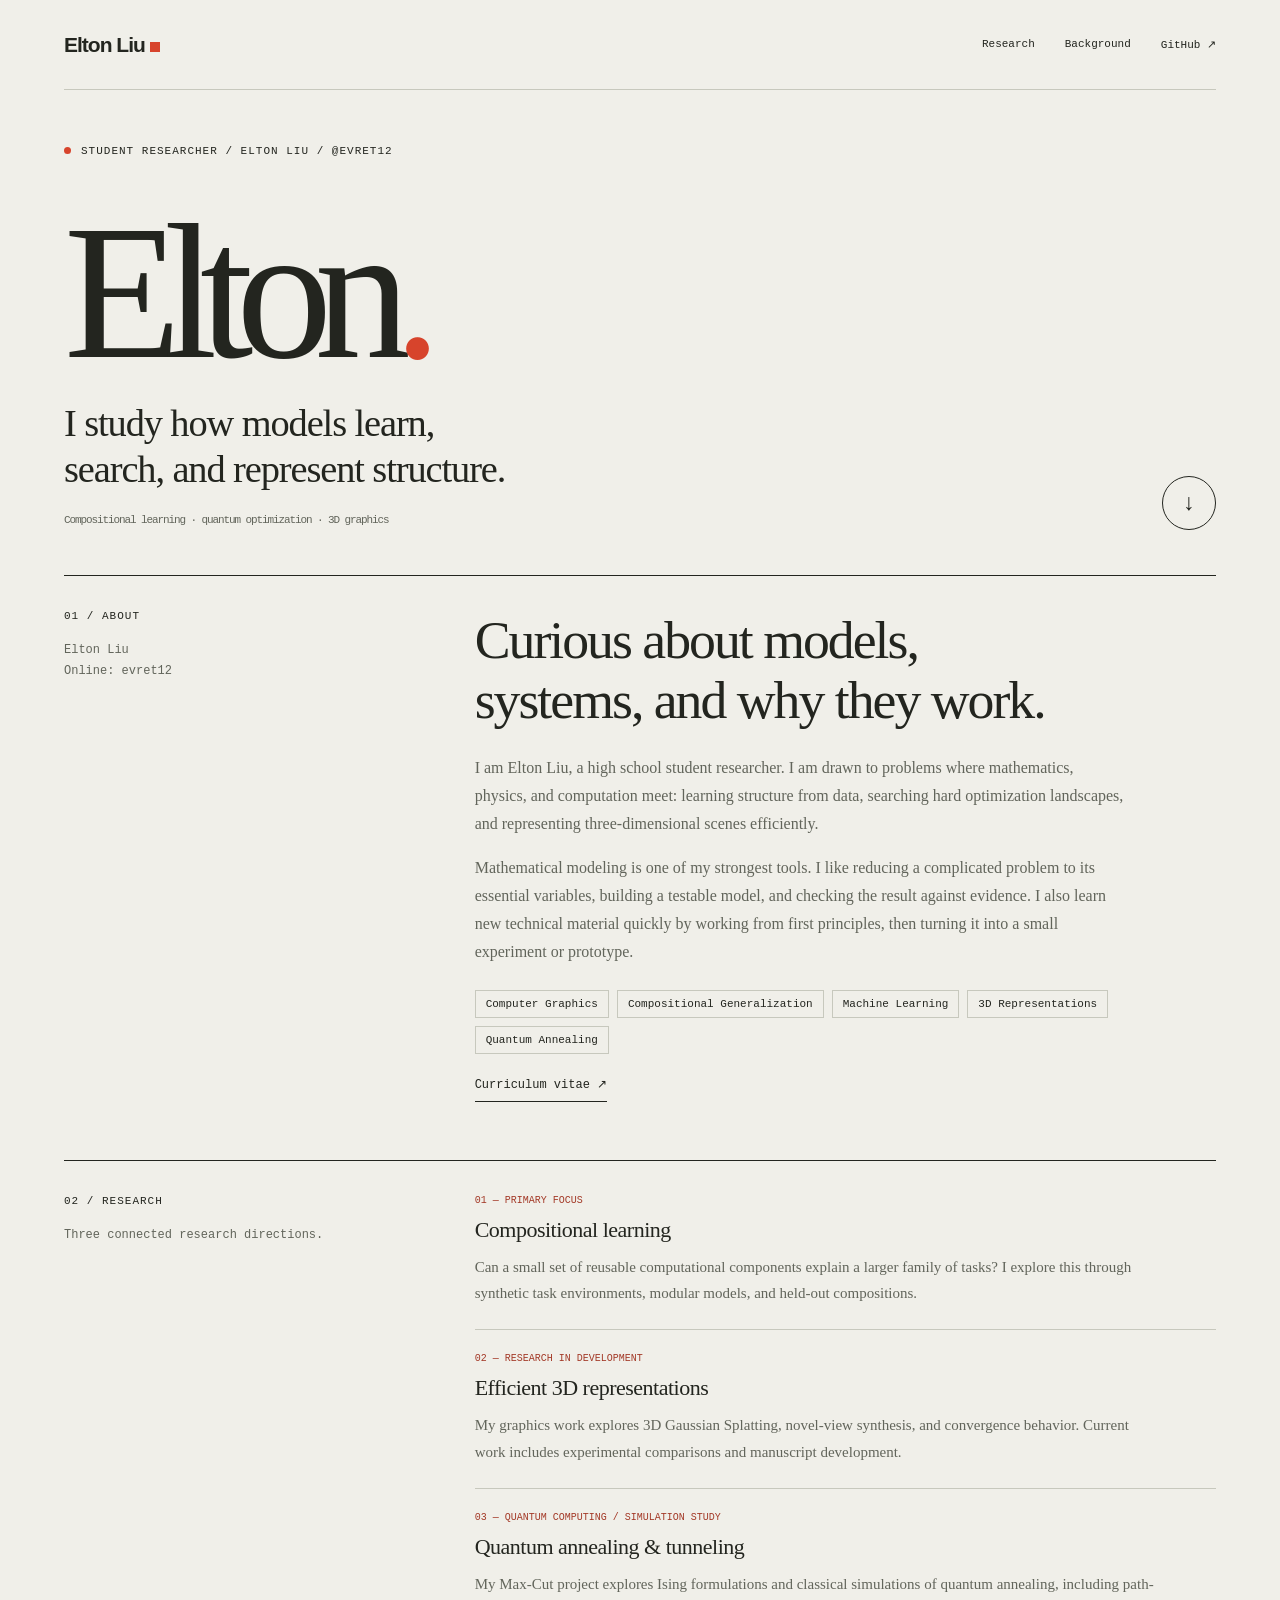
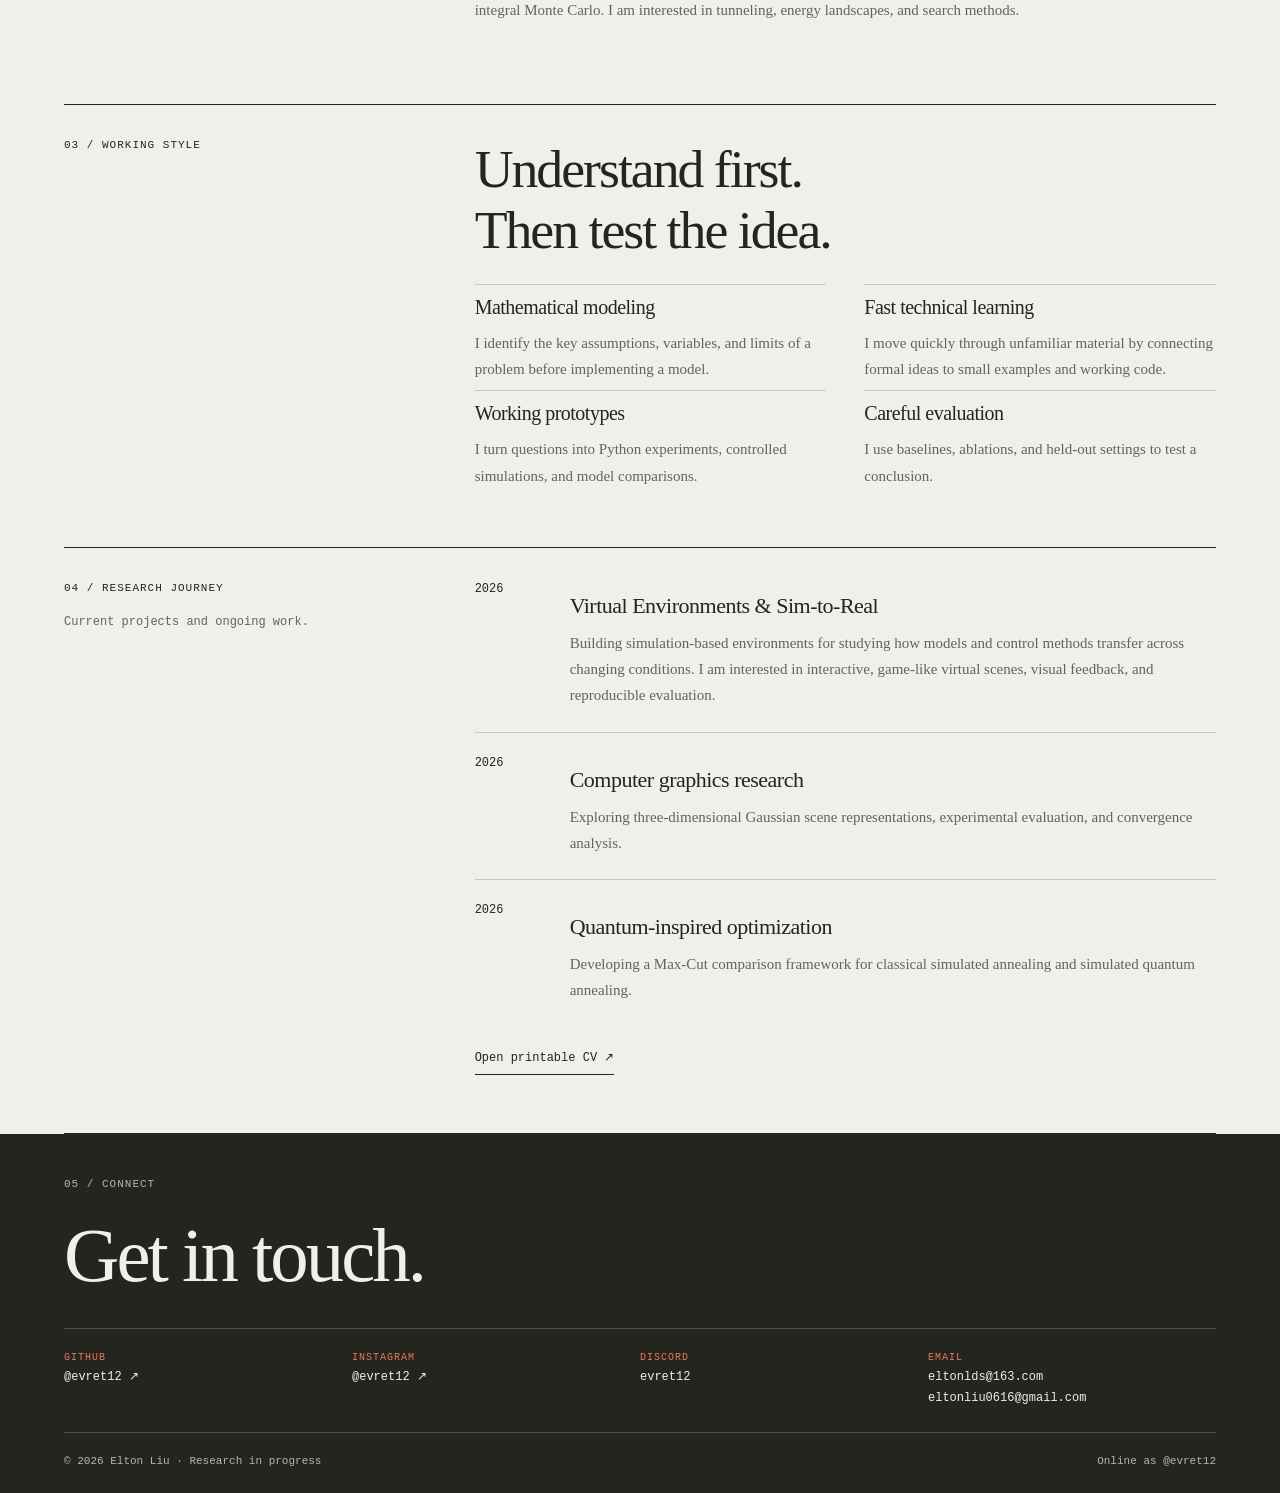
==== commit c3e00566: "Feature virtual environment research" ====
--- a/index.html
+++ b/index.html
@@ -7,6 +7,6 @@
 <section class="section"><div><div class="label">01 / ABOUT</div><p class="side-note">Elton Liu<br>Online: evret12</p></div><div><h2>Curious about models,<br>systems, and why they work.</h2><p class="bodycopy">I am Elton Liu, a high school student researcher. I am drawn to problems where mathematics, physics, and computation meet: learning structure from data, searching hard optimization landscapes, and representing three-dimensional scenes efficiently.</p><p class="bodycopy">Mathematical modeling is one of my strongest tools. I like reducing a complicated problem to its essential variables, building a testable model, and checking the result against evidence. I also learn new technical material quickly by working from first principles, then turning it into a small experiment or prototype.</p><div class="tags"><span>Computer Graphics</span><span>Compositional Generalization</span><span>Machine Learning</span><span>3D Representations</span><span>Quantum Annealing</span></div><a class="cv-link" href="cv.html">Curriculum vitae ↗</a></div></section>
 <section class="section" id="research"><div><div class="label">02 / RESEARCH</div><p class="side-note">Three connected research directions.</p></div><div><article class="research-row"><div class="meta">01 — PRIMARY FOCUS</div><h3>Compositional learning</h3><p>Can a small set of reusable computational components explain a larger family of tasks? I explore this through synthetic task environments, modular models, and held-out compositions.</p></article><article class="research-row"><div class="meta">02 — RESEARCH IN DEVELOPMENT</div><h3>Efficient 3D representations</h3><p>My graphics work explores 3D Gaussian Splatting, novel-view synthesis, and convergence behavior. Current work includes experimental comparisons and manuscript development.</p></article><article class="research-row"><div class="meta">03 — QUANTUM COMPUTING / SIMULATION STUDY</div><h3>Quantum annealing &amp; tunneling</h3><p>My Max-Cut project explores Ising formulations and classical simulations of quantum annealing, including path-integral Monte Carlo. I am interested in tunneling, energy landscapes, and search methods.</p></article></div></section>
 <section class="section"><div class="label">03 / WORKING STYLE</div><div><h2>Understand first.<br>Then test the idea.</h2><div class="skills"><article><h3>Mathematical modeling</h3><p>I identify the key assumptions, variables, and limits of a problem before implementing a model.</p></article><article><h3>Fast technical learning</h3><p>I move quickly through unfamiliar material by connecting formal ideas to small examples and working code.</p></article><article><h3>Working prototypes</h3><p>I turn questions into Python experiments, controlled simulations, and model comparisons.</p></article><article><h3>Careful evaluation</h3><p>I use baselines, ablations, and held-out settings to test a conclusion.</p></article></div></div></section>
-<section class="section" id="experience"><div><div class="label">04 / RESEARCH JOURNEY</div><p class="side-note">Current projects and ongoing work.</p></div><div><div class="timeline"><time>2026</time><div><h3>Machine learning research</h3><p>Developing experiments on reusable computational components and systematic generalization, with baseline comparisons, OOD evaluation, and manuscript preparation.</p></div></div><div class="timeline"><time>2026</time><div><h3>Computer graphics research</h3><p>Exploring three-dimensional Gaussian scene representations, experimental evaluation, and convergence analysis.</p></div></div><div class="timeline"><time>2026</time><div><h3>Quantum-inspired optimization</h3><p>Developing a Max-Cut comparison framework for classical simulated annealing and simulated quantum annealing.</p></div></div><a class="cv-link" href="cv.html">Open printable CV ↗</a></div></section>
+<section class="section" id="experience"><div><div class="label">04 / RESEARCH JOURNEY</div><p class="side-note">Current projects and ongoing work.</p></div><div><div class="timeline"><time>2026</time><div><h3>Virtual Environments &amp; Sim-to-Real</h3><p>Building simulation-based environments for studying how models and control methods transfer across changing conditions. I am interested in interactive, game-like virtual scenes, visual feedback, and reproducible evaluation.</p></div></div><div class="timeline"><time>2026</time><div><h3>Computer graphics research</h3><p>Exploring three-dimensional Gaussian scene representations, experimental evaluation, and convergence analysis.</p></div></div><div class="timeline"><time>2026</time><div><h3>Quantum-inspired optimization</h3><p>Developing a Max-Cut comparison framework for classical simulated annealing and simulated quantum annealing.</p></div></div><a class="cv-link" href="cv.html">Open printable CV ↗</a></div></section>
 </main></div><section class="contact"><div class="contact-inner"><div class="label">05 / CONNECT</div><h2 class="contact-title">Get in touch.</h2><div class="connect-grid"><a href="https://github.com/evret12"><strong>GITHUB</strong>@evret12 ↗</a><a href="https://www.instagram.com/evret12/"><strong>INSTAGRAM</strong>@evret12 ↗</a><div><strong>DISCORD</strong>evret12</div><a href="mailto:eltonlds@163.com"><strong>EMAIL</strong>eltonlds@163.com<br>eltonliu0616@gmail.com</a></div><footer><span>© 2026 Elton Liu · Research in progress</span><span>Online as @evret12</span></footer></div></section>
 </body></html>
